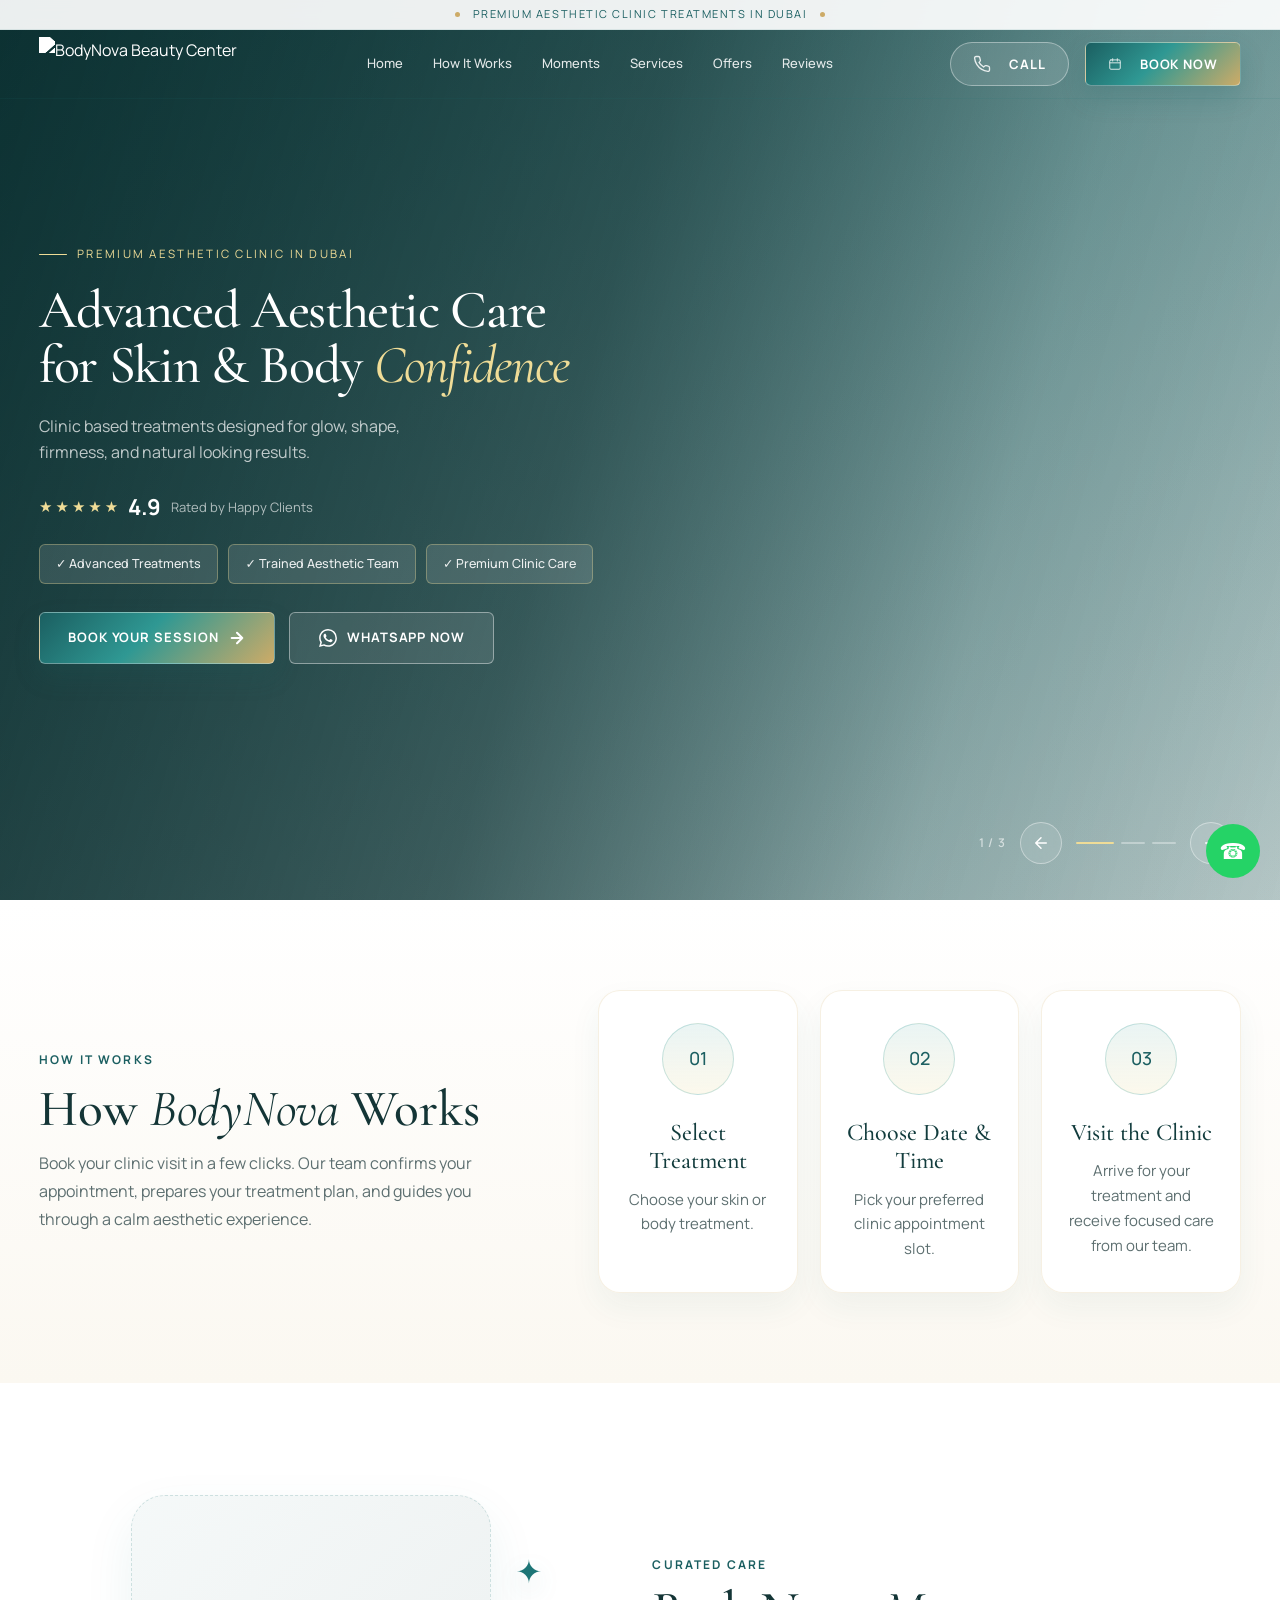
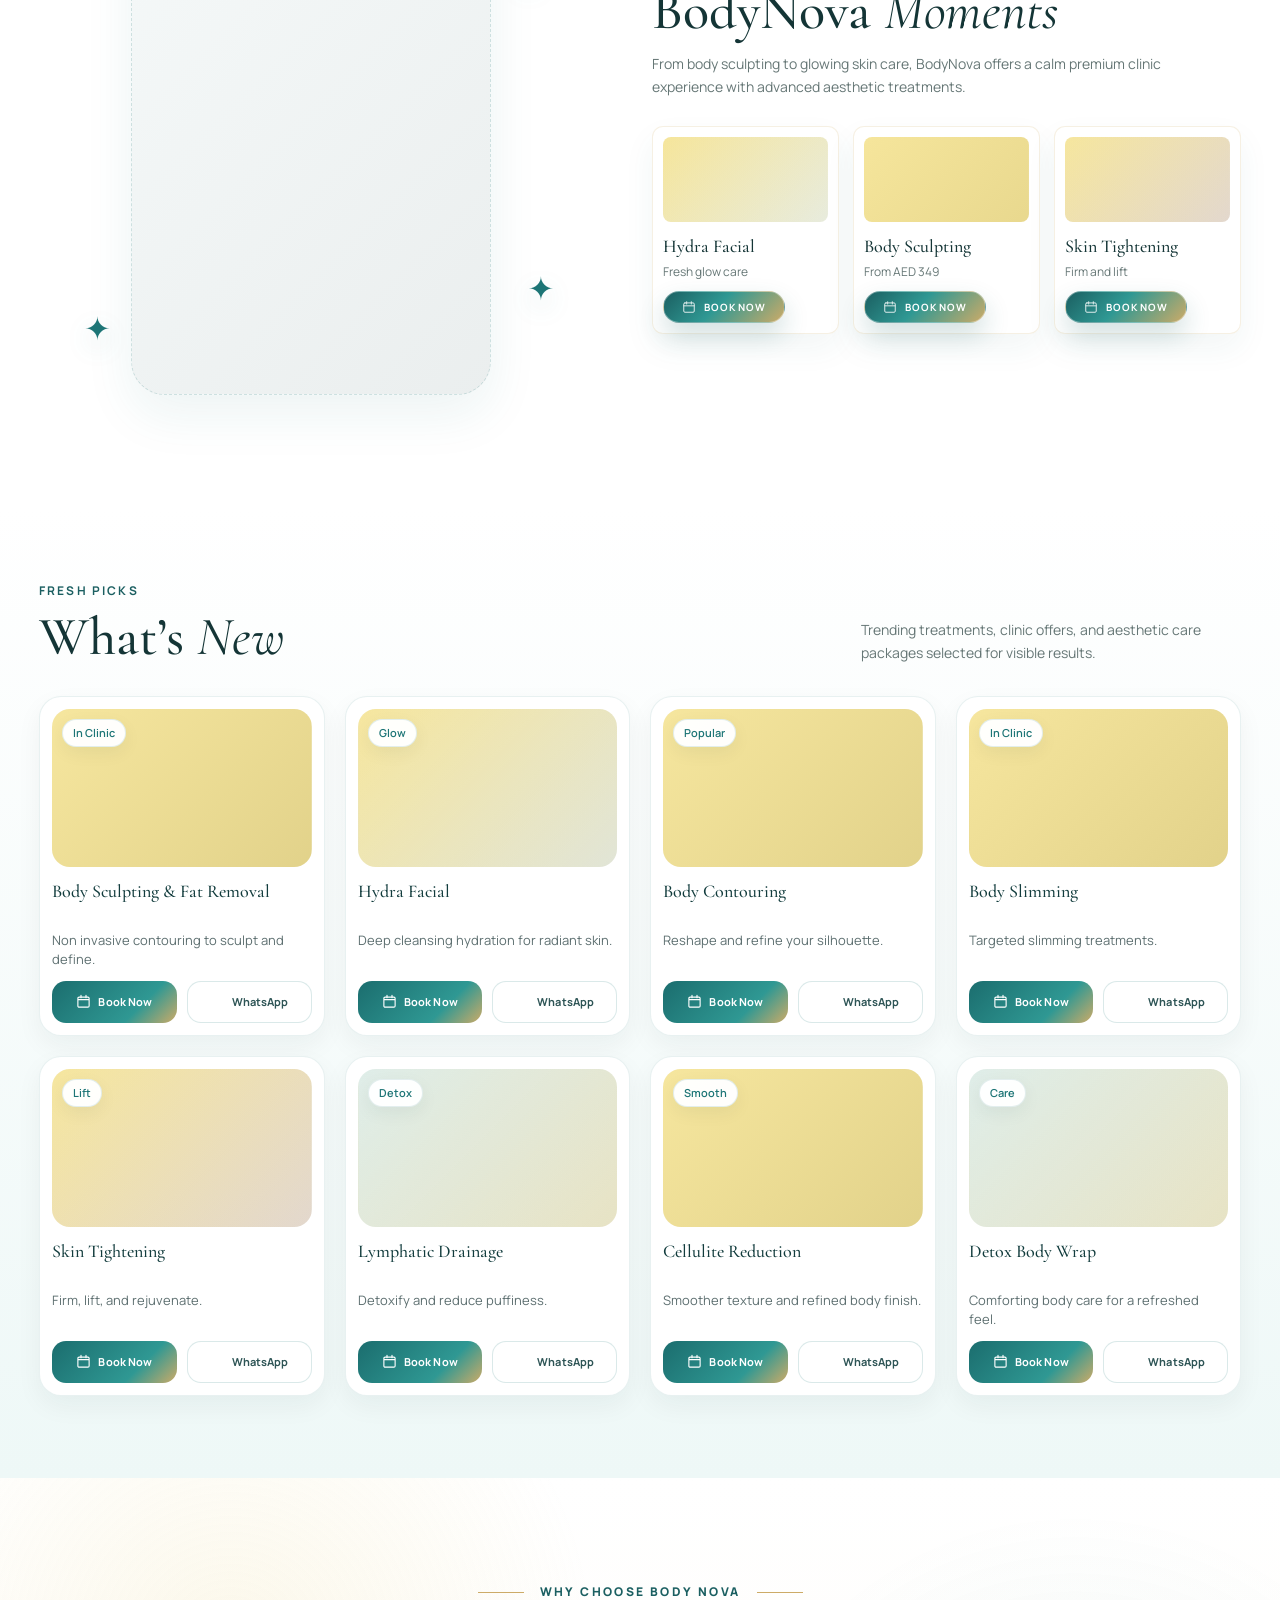
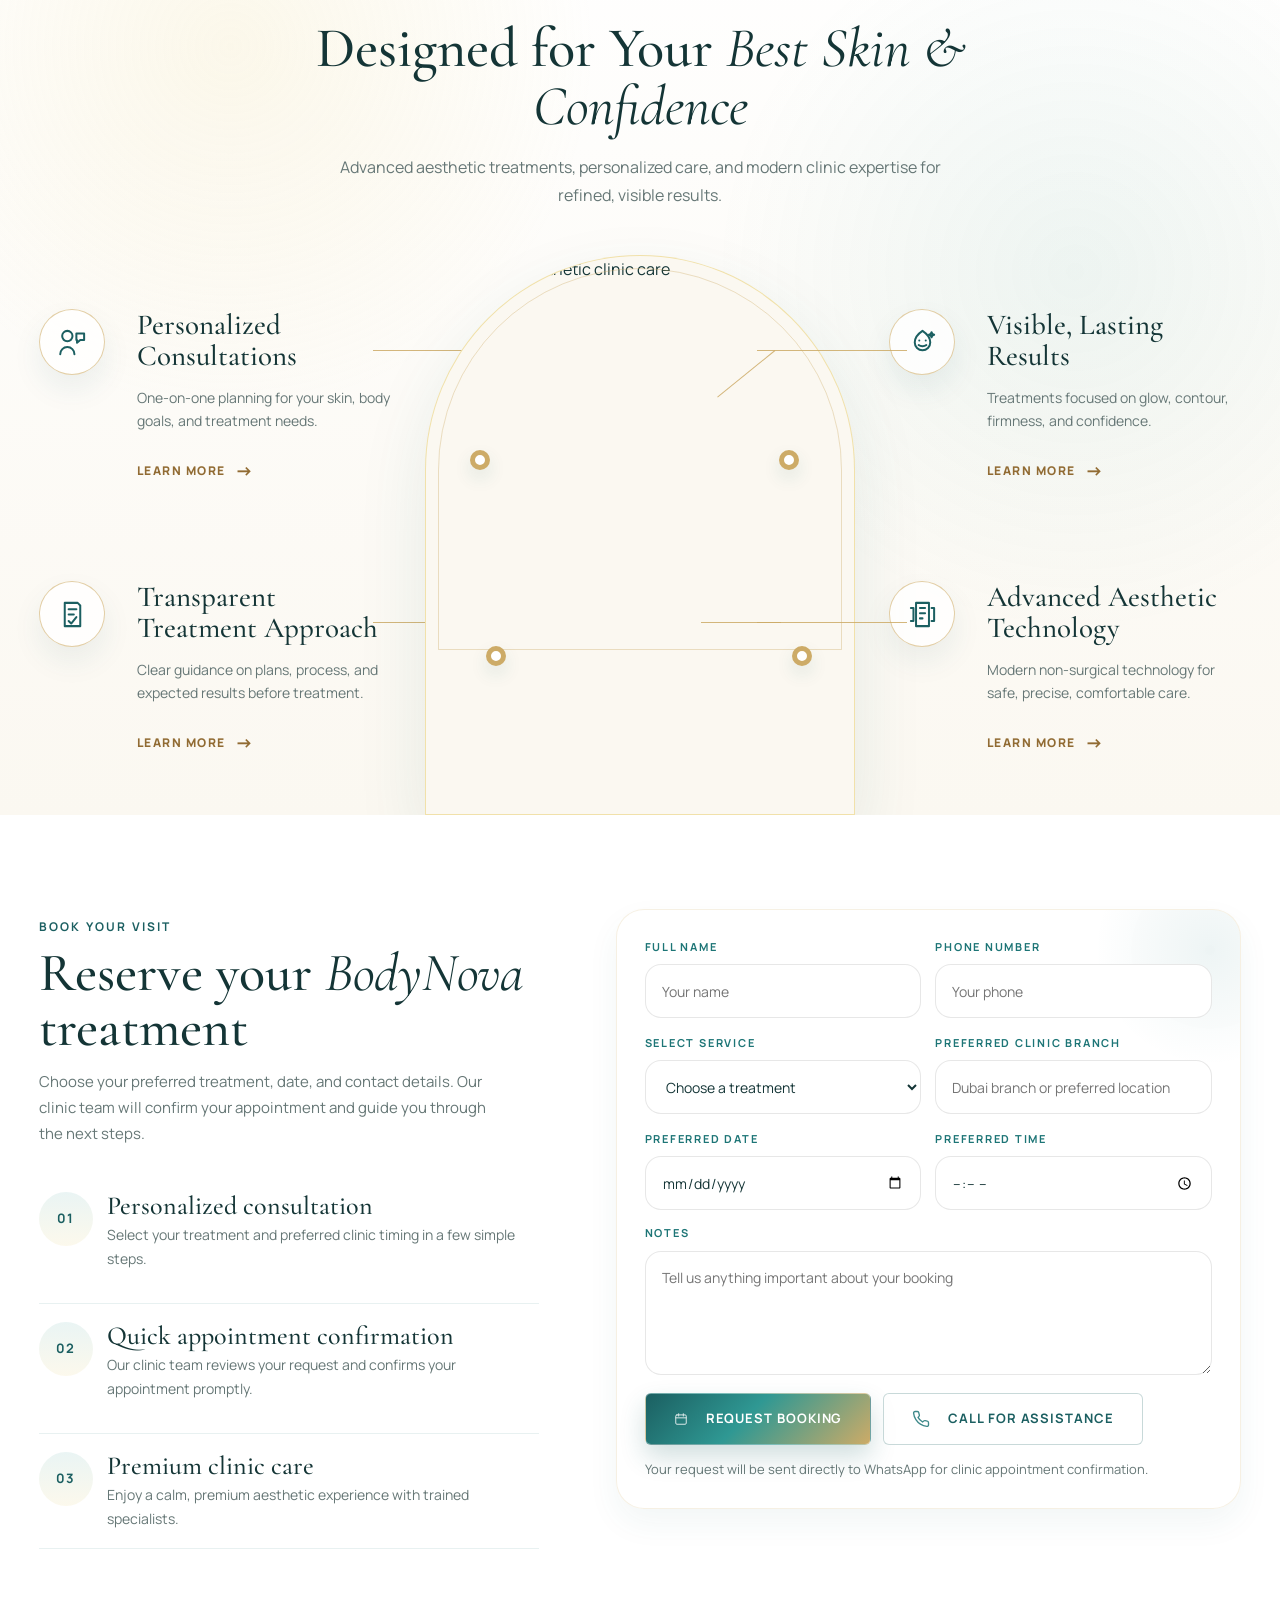
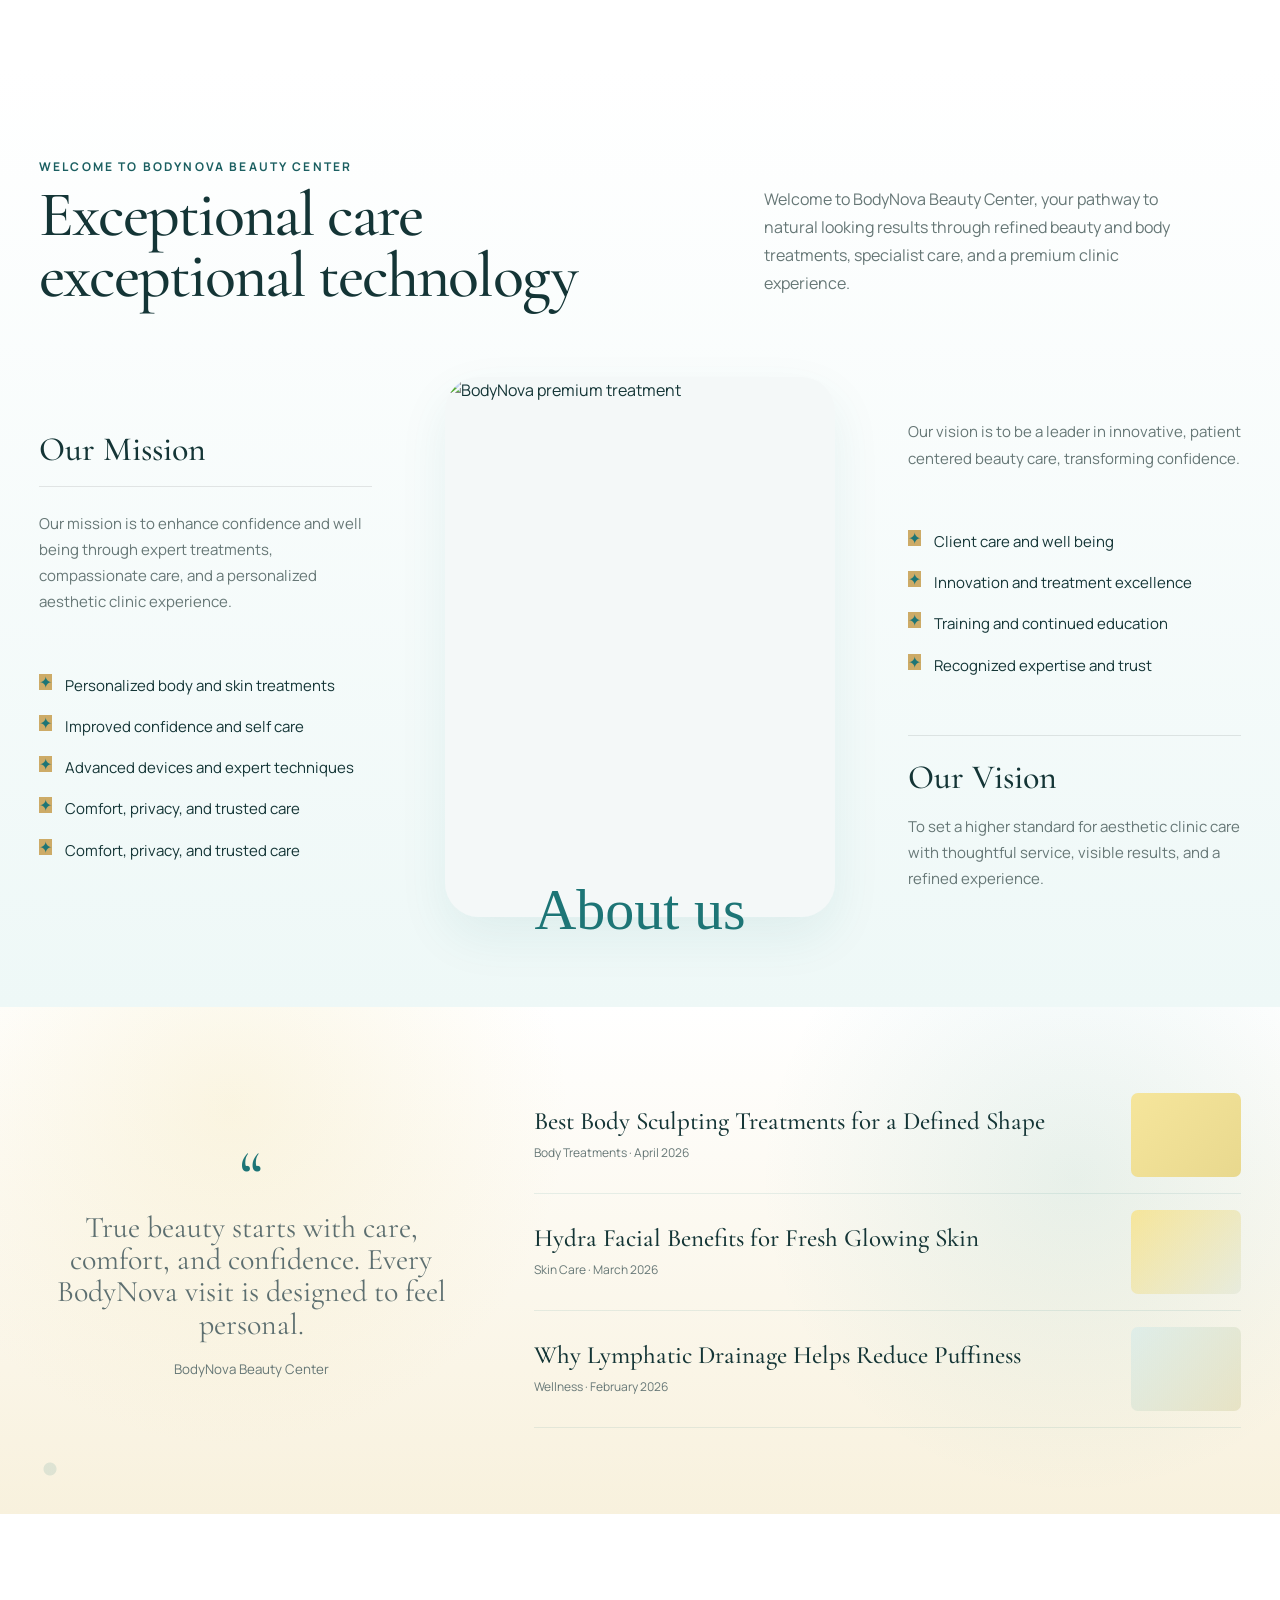
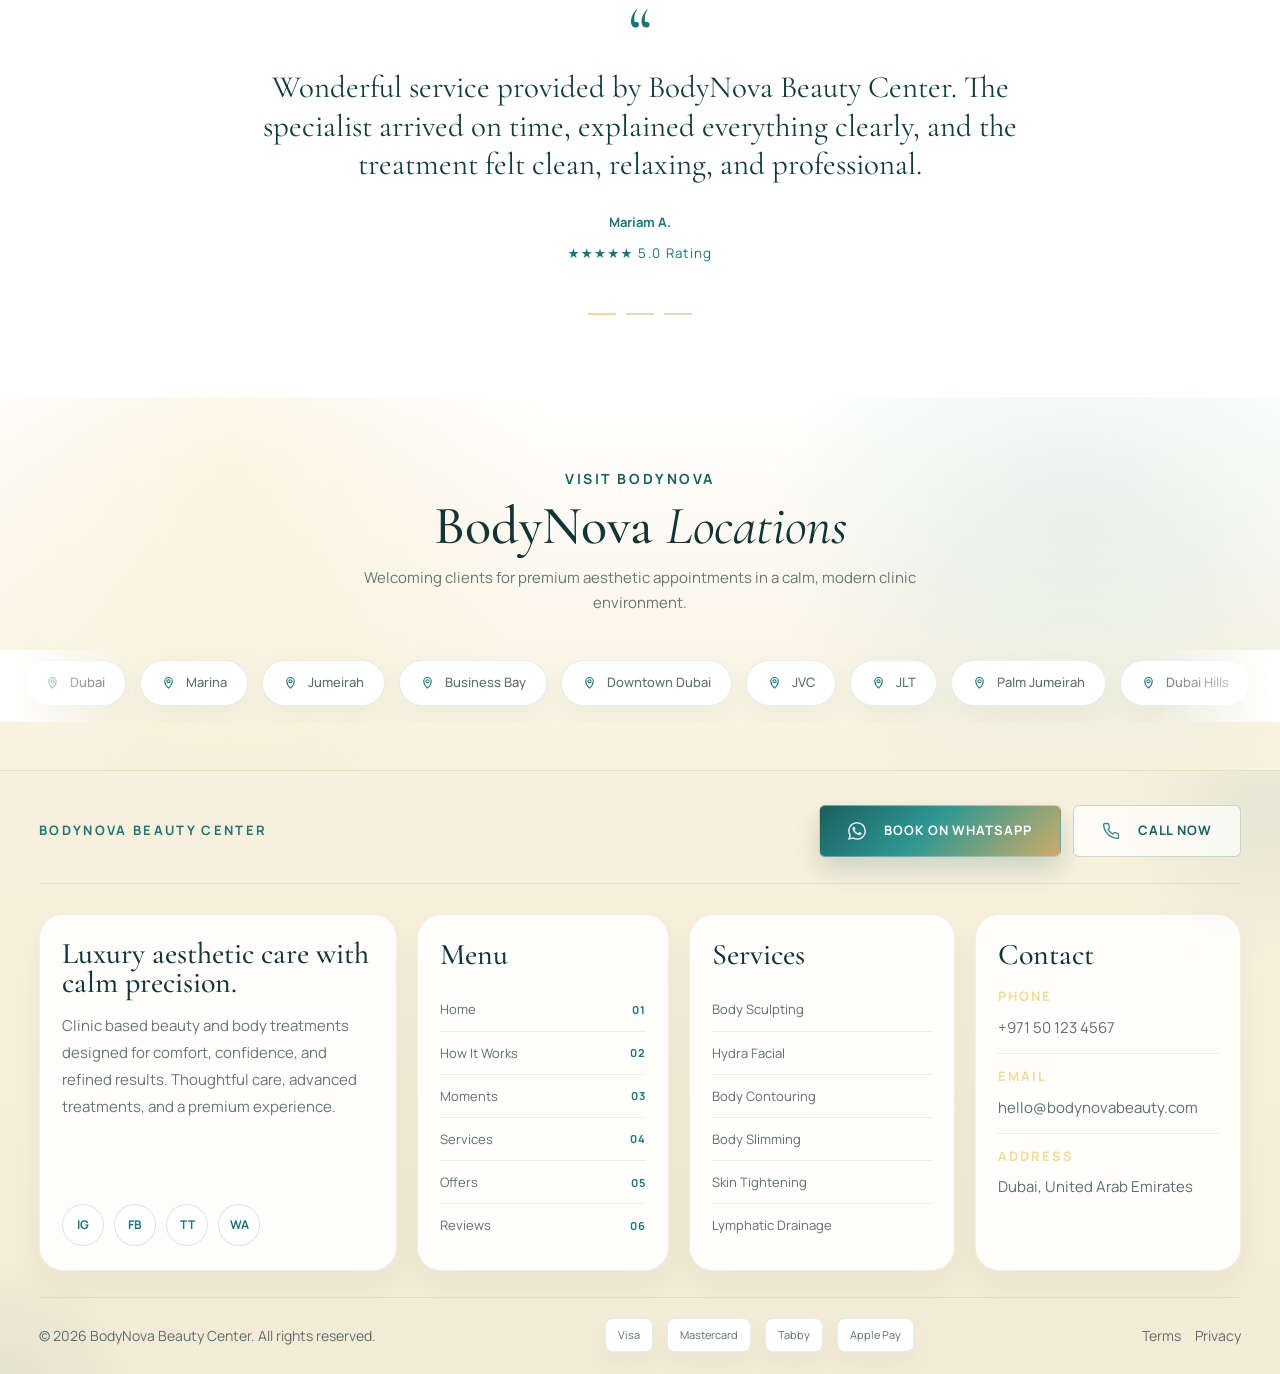
==== index.html @ eedf1b65 "Add files via upload" ====
<!DOCTYPE html>
<html lang="en">
<head>
  <meta charset="UTF-8">
  <meta name="viewport" content="width=device-width, initial-scale=1.0">
  <meta name="description" content="BodyNova Beauty Center is a premium aesthetic clinic in Dubai offering body sculpting, hydra facial, skin tightening, body slimming, lymphatic drainage, and advanced beauty treatments.">
  <title>BodyNova Beauty Center | Premium Aesthetic Clinic in Dubai</title>
  <link rel="preconnect" href="https://fonts.googleapis.com">
  <link rel="preconnect" href="https://fonts.gstatic.com" crossorigin>
  <link href="https://fonts.googleapis.com/css2?family=Cormorant+Garamond:ital,wght@0,400;0,500;0,600;1,400;1,500&family=Manrope:wght@300;400;500;600;700&display=swap" rel="stylesheet">
  <link rel="stylesheet" href="styles.css">
  <script src="config.js"></script>
</head>
<body>
  <div id="header-placeholder"></div>

  <main>
    <section class="hero" id="home">

      <!-- Slider backgrounds -->
      <div class="hero-slides" aria-hidden="true">
        <div class="hero-slide hero-slide-1 is-active"></div>
        <div class="hero-slide hero-slide-2"></div>
        <div class="hero-slide hero-slide-3"></div>
      </div>

      <!-- Dark gradient overlay -->
      <div class="hero-overlay"></div>

      <!-- Left-aligned content — matches Ellemed style -->
      <div class="shell hero-inner">
        <div class="hero-copy">
          <p class="hero-kicker">Premium aesthetic clinic in Dubai</p>
          <h1>Advanced Aesthetic Care<br>for Skin &amp; Body <i>Confidence</i></h1>
          <p class="hero-sub">Clinic based treatments designed for glow, shape,<br>firmness, and natural looking results.</p>

          <!-- Rating row — Ellemed style -->
          <div class="hero-rating-row">
            <div class="hero-stars">
              <span>★</span><span>★</span><span>★</span><span>★</span><span>★</span>
            </div>
            <span class="hero-score">4.9</span>
            <span class="hero-raters">Rated by Happy Clients</span>
          </div>

          <!-- Proof badges -->
          <div class="hero-proof">
            <span>✓ Advanced Treatments</span>
            <span>✓ Trained Aesthetic Team</span>
            <span>✓ Premium Clinic Care</span>
          </div>

          <!-- CTAs -->
          <div class="hero-actions">
            <a href="#" class="hero-btn-primary js-book">
              Book Your Session
              <svg width="14" height="14" viewBox="0 0 24 24" fill="none" stroke="currentColor" stroke-width="2.8" stroke-linecap="round" stroke-linejoin="round"><path d="M5 12h14M12 5l7 7-7 7"/></svg>
            </a>
            <a href="#" class="hero-btn-ghost js-whatsapp">
              <svg width="16" height="16" viewBox="0 0 24 24" fill="currentColor"><path d="M17.472 14.382c-.297-.149-1.758-.867-2.03-.967-.273-.099-.471-.148-.67.15-.197.297-.767.966-.94 1.164-.173.199-.347.223-.644.075-.297-.15-1.255-.463-2.39-1.475-.883-.788-1.48-1.761-1.653-2.059-.173-.297-.018-.458.13-.606.134-.133.298-.347.446-.52.149-.174.198-.298.298-.497.099-.198.05-.371-.025-.52-.075-.149-.669-1.612-.916-2.207-.242-.579-.487-.5-.669-.51-.173-.008-.371-.01-.57-.01-.198 0-.52.074-.792.372-.272.297-1.04 1.016-1.04 2.479 0 1.462 1.065 2.875 1.213 3.074.149.198 2.096 3.2 5.077 4.487.709.306 1.262.489 1.694.625.712.227 1.36.195 1.871.118.571-.085 1.758-.719 2.006-1.413.248-.694.248-1.289.173-1.413-.074-.124-.272-.198-.57-.347m-5.421 7.403h-.004a9.87 9.87 0 01-5.031-1.378l-.361-.214-3.741.982.998-3.648-.235-.374a9.86 9.86 0 01-1.51-5.26c.001-5.45 4.436-9.884 9.888-9.884 2.64 0 5.122 1.03 6.988 2.898a9.825 9.825 0 012.893 6.994c-.003 5.45-4.437 9.884-9.885 9.884m8.413-18.297A11.815 11.815 0 0012.05 0C5.495 0 .16 5.335.157 11.892c0 2.096.547 4.142 1.588 5.945L.057 24l6.305-1.654a11.882 11.882 0 005.683 1.448h.005c6.554 0 11.89-5.335 11.893-11.893a11.821 11.821 0 00-3.48-8.413z"/></svg>
              WhatsApp Now
            </a>
          </div>
        </div>
      </div>

      <!-- Slider nav dots + arrows -->
      <div class="hero-slider-nav">
        <button class="hero-prev" aria-label="Previous slide">
          <svg width="18" height="18" viewBox="0 0 24 24" fill="none" stroke="currentColor" stroke-width="2" stroke-linecap="round" stroke-linejoin="round"><path d="M19 12H5M12 19l-7-7 7-7"/></svg>
        </button>
        <div class="hero-dots">
          <button class="hero-dot is-active" aria-label="Slide 1"></button>
          <button class="hero-dot" aria-label="Slide 2"></button>
          <button class="hero-dot" aria-label="Slide 3"></button>
        </div>
        <button class="hero-next" aria-label="Next slide">
          <svg width="18" height="18" viewBox="0 0 24 24" fill="none" stroke="currentColor" stroke-width="2" stroke-linecap="round" stroke-linejoin="round"><path d="M5 12h14M12 5l7 7-7 7"/></svg>
        </button>
      </div>

    </section>

    <section class="section how-section" id="how">
      <div class="shell how-grid">
        <div class="section-copy reveal">
          <p class="eyebrow">How it works</p>
          <h2>How <i>BodyNova</i> Works</h2>
          <p>Book your clinic visit in a few clicks. Our team confirms your appointment, prepares your treatment plan, and guides you through a calm aesthetic experience.</p>
        </div>
        <div class="steps reveal">
          <article>
            <span class="line-icon">01</span>
            <h3>Select Treatment</h3>
            <p>Choose your skin or body treatment.</p>
          </article>
          <article>
            <span class="line-icon">02</span>
            <h3>Choose Date & Time</h3>
            <p>Pick your preferred clinic appointment slot.</p>
          </article>
          <article>
            <span class="line-icon">03</span>
            <h3>Visit the Clinic</h3>
            <p>Arrive for your treatment and receive focused care from our team.</p>
          </article>
        </div>
      </div>
    </section>

    <section class="section moments-section" id="moments">
      <div class="shell moments-grid">
        <div class="portrait-cluster reveal">
          <div class="oval-frame image-soft image-faces"></div>
          <span class="petal petal-a">✦</span>
          <span class="petal petal-b">✦</span>
          <span class="petal petal-c">✦</span>
        </div>
        <div class="moments-copy reveal">
          <p class="eyebrow">Curated care</p>
          <h2>BodyNova <i>Moments</i></h2>
          <p>From body sculpting to glowing skin care, BodyNova offers a calm premium clinic experience with advanced aesthetic treatments.</p>
          <div class="mini-offers">
            <article>
              <div class="mini-img image-facial"></div>
              <h4>Hydra Facial</h4>
              <p>Fresh glow care</p>
              <a href="#" class="mini-btn js-book">Book Now</a>
            </article>
            <article>
              <div class="mini-img image-sculpt"></div>
              <h4>Body Sculpting</h4>
              <p>From AED 349</p>
              <a href="#" class="mini-btn js-book">Book Now</a>
            </article>
            <article>
              <div class="mini-img image-tight"></div>
              <h4>Skin Tightening</h4>
              <p>Firm and lift</p>
              <a href="#" class="mini-btn js-book">Book Now</a>
            </article>
          </div>
        </div>
      </div>
    </section>

    <section class="section whats-section" id="offers">
      <div class="shell">
        <div class="title-row reveal">
          <div>
            <p class="eyebrow">Fresh picks</p>
            <h2>What’s <i>New</i></h2>
          </div>
          <p>Trending treatments, clinic offers, and aesthetic care packages selected for visible results.</p>
        </div>
        <div class="product-row reveal">
          <article>
  <div class="product-img image-sculpt-fat">
    <span class="product-tag">In Clinic</span>
  </div>
  <h3>Body Sculpting & Fat Removal</h3>
  <p>Non invasive contouring to sculpt and define.</p>
  <div class="product-actions">
    <a href="#" class="product-btn js-book" aria-label="Book now">
      <svg viewBox="0 0 24 24" aria-hidden="true"><path d="M8 2v4M16 2v4M3 9h18M5 5h14a2 2 0 0 1 2 2v12a2 2 0 0 1-2 2H5a2 2 0 0 1-2-2V7a2 2 0 0 1 2-2z" fill="none" stroke="currentColor" stroke-width="1.8" stroke-linecap="round" stroke-linejoin="round"/></svg>
      Book Now
    </a>
    <a href="#" class="whatsapp-btn js-whatsapp" aria-label="WhatsApp">
      <svg viewBox="0 0 24 24" aria-hidden="true"><path d="M20.52 3.48A11.82 11.82 0 0 0 12.06 0C5.54 0 .22 5.3.22 11.83c0 2.08.54 4.11 1.57 5.9L0 24l6.45-1.69a11.8 11.8 0 0 0 5.61 1.43h.01c6.52 0 11.84-5.3 11.84-11.83 0-3.16-1.23-6.13-3.39-8.43ZM12.07 21.7h-.01a9.77 9.77 0 0 1-4.97-1.35l-.36-.21-3.83 1 1.02-3.73-.23-.38a9.77 9.77 0 0 1-1.49-5.2C2.2 6.45 6.65 2 12.07 2c2.61 0 5.06 1.02 6.9 2.86a9.7 9.7 0 0 1 2.84 6.91c0 5.42-4.42 9.93-9.74 9.93Zm5.36-7.43c-.29-.15-1.72-.85-1.98-.95-.27-.1-.46-.14-.66.15-.19.29-.75.95-.92 1.14-.17.2-.34.22-.63.08-.29-.15-1.22-.45-2.33-1.43-.86-.77-1.45-1.72-1.62-2.01-.17-.29-.02-.45.13-.6.13-.13.29-.34.43-.51.15-.17.19-.29.29-.48.1-.2.05-.37-.02-.52-.08-.15-.66-1.6-.9-2.19-.24-.57-.48-.5-.66-.5h-.56c-.2 0-.51.07-.78.36-.27.3-1.02 1-1.02 2.43 0 1.44 1.05 2.82 1.2 3.02.15.2 2.07 3.16 5.01 4.42.7.3 1.24.48 1.66.62.7.22 1.34.19 1.84.12.56-.09 1.72-.71 1.96-1.4.24-.68.24-1.26.17-1.39-.08-.12-.27-.19-.56-.34Z" fill="currentColor"/></svg>
      WhatsApp
    </a>
  </div>
</article>

<article>
  <div class="product-img image-hydra">
    <span class="product-tag">Glow</span>
  </div>
  <h3>Hydra Facial</h3>
  <p>Deep cleansing hydration for radiant skin.</p>
  <div class="product-actions">
    <a href="#" class="product-btn js-book" aria-label="Book now">
      <svg viewBox="0 0 24 24" aria-hidden="true"><path d="M8 2v4M16 2v4M3 9h18M5 5h14a2 2 0 0 1 2 2v12a2 2 0 0 1-2 2H5a2 2 0 0 1-2-2V7a2 2 0 0 1 2-2z" fill="none" stroke="currentColor" stroke-width="1.8" stroke-linecap="round" stroke-linejoin="round"/></svg>
      Book Now
    </a>
    <a href="#" class="whatsapp-btn js-whatsapp" aria-label="WhatsApp">
      <svg viewBox="0 0 24 24" aria-hidden="true"><path d="M20.52 3.48A11.82 11.82 0 0 0 12.06 0C5.54 0 .22 5.3.22 11.83c0 2.08.54 4.11 1.57 5.9L0 24l6.45-1.69a11.8 11.8 0 0 0 5.61 1.43h.01c6.52 0 11.84-5.3 11.84-11.83 0-3.16-1.23-6.13-3.39-8.43ZM12.07 21.7h-.01a9.77 9.77 0 0 1-4.97-1.35l-.36-.21-3.83 1 1.02-3.73-.23-.38a9.77 9.77 0 0 1-1.49-5.2C2.2 6.45 6.65 2 12.07 2c2.61 0 5.06 1.02 6.9 2.86a9.7 9.7 0 0 1 2.84 6.91c0 5.42-4.42 9.93-9.74 9.93Zm5.36-7.43c-.29-.15-1.72-.85-1.98-.95-.27-.1-.46-.14-.66.15-.19.29-.75.95-.92 1.14-.17.2-.34.22-.63.08-.29-.15-1.22-.45-2.33-1.43-.86-.77-1.45-1.72-1.62-2.01-.17-.29-.02-.45.13-.6.13-.13.29-.34.43-.51.15-.17.19-.29.29-.48.1-.2.05-.37-.02-.52-.08-.15-.66-1.6-.9-2.19-.24-.57-.48-.5-.66-.5h-.56c-.2 0-.51.07-.78.36-.27.3-1.02 1-1.02 2.43 0 1.44 1.05 2.82 1.2 3.02.15.2 2.07 3.16 5.01 4.42.7.3 1.24.48 1.66.62.7.22 1.34.19 1.84.12.56-.09 1.72-.71 1.96-1.4.24-.68.24-1.26.17-1.39-.08-.12-.27-.19-.56-.34Z" fill="currentColor"/></svg>
      WhatsApp
    </a>
  </div>
</article>

<article>
  <div class="product-img image-contour">
    <span class="product-tag">Popular</span>
  </div>
  <h3>Body Contouring</h3>
  <p>Reshape and refine your silhouette.</p>
  <div class="product-actions">
    <a href="#" class="product-btn js-book" aria-label="Book now">
      <svg viewBox="0 0 24 24" aria-hidden="true"><path d="M8 2v4M16 2v4M3 9h18M5 5h14a2 2 0 0 1 2 2v12a2 2 0 0 1-2 2H5a2 2 0 0 1-2-2V7a2 2 0 0 1 2-2z" fill="none" stroke="currentColor" stroke-width="1.8" stroke-linecap="round" stroke-linejoin="round"/></svg>
      Book Now
    </a>
    <a href="#" class="whatsapp-btn js-whatsapp" aria-label="WhatsApp">
      <svg viewBox="0 0 24 24" aria-hidden="true"><path d="M20.52 3.48A11.82 11.82 0 0 0 12.06 0C5.54 0 .22 5.3.22 11.83c0 2.08.54 4.11 1.57 5.9L0 24l6.45-1.69a11.8 11.8 0 0 0 5.61 1.43h.01c6.52 0 11.84-5.3 11.84-11.83 0-3.16-1.23-6.13-3.39-8.43ZM12.07 21.7h-.01a9.77 9.77 0 0 1-4.97-1.35l-.36-.21-3.83 1 1.02-3.73-.23-.38a9.77 9.77 0 0 1-1.49-5.2C2.2 6.45 6.65 2 12.07 2c2.61 0 5.06 1.02 6.9 2.86a9.7 9.7 0 0 1 2.84 6.91c0 5.42-4.42 9.93-9.74 9.93Zm5.36-7.43c-.29-.15-1.72-.85-1.98-.95-.27-.1-.46-.14-.66.15-.19.29-.75.95-.92 1.14-.17.2-.34.22-.63.08-.29-.15-1.22-.45-2.33-1.43-.86-.77-1.45-1.72-1.62-2.01-.17-.29-.02-.45.13-.6.13-.13.29-.34.43-.51.15-.17.19-.29.29-.48.1-.2.05-.37-.02-.52-.08-.15-.66-1.6-.9-2.19-.24-.57-.48-.5-.66-.5h-.56c-.2 0-.51.07-.78.36-.27.3-1.02 1-1.02 2.43 0 1.44 1.05 2.82 1.2 3.02.15.2 2.07 3.16 5.01 4.42.7.3 1.24.48 1.66.62.7.22 1.34.19 1.84.12.56-.09 1.72-.71 1.96-1.4.24-.68.24-1.26.17-1.39-.08-.12-.27-.19-.56-.34Z" fill="currentColor"/></svg>
      WhatsApp
    </a>
  </div>
</article>

<article>
  <div class="product-img image-slim">
    <span class="product-tag">In Clinic</span>
  </div>
  <h3>Body Slimming</h3>
  <p>Targeted slimming treatments.</p>
  <div class="product-actions">
    <a href="#" class="product-btn js-book" aria-label="Book now">
      <svg viewBox="0 0 24 24" aria-hidden="true"><path d="M8 2v4M16 2v4M3 9h18M5 5h14a2 2 0 0 1 2 2v12a2 2 0 0 1-2 2H5a2 2 0 0 1-2-2V7a2 2 0 0 1 2-2z" fill="none" stroke="currentColor" stroke-width="1.8" stroke-linecap="round" stroke-linejoin="round"/></svg>
      Book Now
    </a>
    <a href="#" class="whatsapp-btn js-whatsapp" aria-label="WhatsApp">
      <svg viewBox="0 0 24 24" aria-hidden="true"><path d="M20.52 3.48A11.82 11.82 0 0 0 12.06 0C5.54 0 .22 5.3.22 11.83c0 2.08.54 4.11 1.57 5.9L0 24l6.45-1.69a11.8 11.8 0 0 0 5.61 1.43h.01c6.52 0 11.84-5.3 11.84-11.83 0-3.16-1.23-6.13-3.39-8.43ZM12.07 21.7h-.01a9.77 9.77 0 0 1-4.97-1.35l-.36-.21-3.83 1 1.02-3.73-.23-.38a9.77 9.77 0 0 1-1.49-5.2C2.2 6.45 6.65 2 12.07 2c2.61 0 5.06 1.02 6.9 2.86a9.7 9.7 0 0 1 2.84 6.91c0 5.42-4.42 9.93-9.74 9.93Zm5.36-7.43c-.29-.15-1.72-.85-1.98-.95-.27-.1-.46-.14-.66.15-.19.29-.75.95-.92 1.14-.17.2-.34.22-.63.08-.29-.15-1.22-.45-2.33-1.43-.86-.77-1.45-1.72-1.62-2.01-.17-.29-.02-.45.13-.6.13-.13.29-.34.43-.51.15-.17.19-.29.29-.48.1-.2.05-.37-.02-.52-.08-.15-.66-1.6-.9-2.19-.24-.57-.48-.5-.66-.5h-.56c-.2 0-.51.07-.78.36-.27.3-1.02 1-1.02 2.43 0 1.44 1.05 2.82 1.2 3.02.15.2 2.07 3.16 5.01 4.42.7.3 1.24.48 1.66.62.7.22 1.34.19 1.84.12.56-.09 1.72-.71 1.96-1.4.24-.68.24-1.26.17-1.39-.08-.12-.27-.19-.56-.34Z" fill="currentColor"/></svg>
      WhatsApp
    </a>
  </div>
</article>

<article>
  <div class="product-img image-tight">
    <span class="product-tag">Lift</span>
  </div>
  <h3>Skin Tightening</h3>
  <p>Firm, lift, and rejuvenate.</p>
  <div class="product-actions">
    <a href="#" class="product-btn js-book" aria-label="Book now">
      <svg viewBox="0 0 24 24" aria-hidden="true"><path d="M8 2v4M16 2v4M3 9h18M5 5h14a2 2 0 0 1 2 2v12a2 2 0 0 1-2 2H5a2 2 0 0 1-2-2V7a2 2 0 0 1 2-2z" fill="none" stroke="currentColor" stroke-width="1.8" stroke-linecap="round" stroke-linejoin="round"/></svg>
      Book Now
    </a>
    <a href="#" class="whatsapp-btn js-whatsapp" aria-label="WhatsApp">
      <svg viewBox="0 0 24 24" aria-hidden="true"><path d="M20.52 3.48A11.82 11.82 0 0 0 12.06 0C5.54 0 .22 5.3.22 11.83c0 2.08.54 4.11 1.57 5.9L0 24l6.45-1.69a11.8 11.8 0 0 0 5.61 1.43h.01c6.52 0 11.84-5.3 11.84-11.83 0-3.16-1.23-6.13-3.39-8.43ZM12.07 21.7h-.01a9.77 9.77 0 0 1-4.97-1.35l-.36-.21-3.83 1 1.02-3.73-.23-.38a9.77 9.77 0 0 1-1.49-5.2C2.2 6.45 6.65 2 12.07 2c2.61 0 5.06 1.02 6.9 2.86a9.7 9.7 0 0 1 2.84 6.91c0 5.42-4.42 9.93-9.74 9.93Zm5.36-7.43c-.29-.15-1.72-.85-1.98-.95-.27-.1-.46-.14-.66.15-.19.29-.75.95-.92 1.14-.17.2-.34.22-.63.08-.29-.15-1.22-.45-2.33-1.43-.86-.77-1.45-1.72-1.62-2.01-.17-.29-.02-.45.13-.6.13-.13.29-.34.43-.51.15-.17.19-.29.29-.48.1-.2.05-.37-.02-.52-.08-.15-.66-1.6-.9-2.19-.24-.57-.48-.5-.66-.5h-.56c-.2 0-.51.07-.78.36-.27.3-1.02 1-1.02 2.43 0 1.44 1.05 2.82 1.2 3.02.15.2 2.07 3.16 5.01 4.42.7.3 1.24.48 1.66.62.7.22 1.34.19 1.84.12.56-.09 1.72-.71 1.96-1.4.24-.68.24-1.26.17-1.39-.08-.12-.27-.19-.56-.34Z" fill="currentColor"/></svg>
      WhatsApp
    </a>
  </div>
</article>

<article>
  <div class="product-img image-drainage">
    <span class="product-tag">Detox</span>
  </div>
  <h3>Lymphatic Drainage</h3>
  <p>Detoxify and reduce puffiness.</p>
  <div class="product-actions">
    <a href="#" class="product-btn js-book" aria-label="Book now">
      <svg viewBox="0 0 24 24" aria-hidden="true"><path d="M8 2v4M16 2v4M3 9h18M5 5h14a2 2 0 0 1 2 2v12a2 2 0 0 1-2 2H5a2 2 0 0 1-2-2V7a2 2 0 0 1 2-2z" fill="none" stroke="currentColor" stroke-width="1.8" stroke-linecap="round" stroke-linejoin="round"/></svg>
      Book Now
    </a>
    <a href="#" class="whatsapp-btn js-whatsapp" aria-label="WhatsApp">
      <svg viewBox="0 0 24 24" aria-hidden="true"><path d="M20.52 3.48A11.82 11.82 0 0 0 12.06 0C5.54 0 .22 5.3.22 11.83c0 2.08.54 4.11 1.57 5.9L0 24l6.45-1.69a11.8 11.8 0 0 0 5.61 1.43h.01c6.52 0 11.84-5.3 11.84-11.83 0-3.16-1.23-6.13-3.39-8.43ZM12.07 21.7h-.01a9.77 9.77 0 0 1-4.97-1.35l-.36-.21-3.83 1 1.02-3.73-.23-.38a9.77 9.77 0 0 1-1.49-5.2C2.2 6.45 6.65 2 12.07 2c2.61 0 5.06 1.02 6.9 2.86a9.7 9.7 0 0 1 2.84 6.91c0 5.42-4.42 9.93-9.74 9.93Zm5.36-7.43c-.29-.15-1.72-.85-1.98-.95-.27-.1-.46-.14-.66.15-.19.29-.75.95-.92 1.14-.17.2-.34.22-.63.08-.29-.15-1.22-.45-2.33-1.43-.86-.77-1.45-1.72-1.62-2.01-.17-.29-.02-.45.13-.6.13-.13.29-.34.43-.51.15-.17.19-.29.29-.48.1-.2.05-.37-.02-.52-.08-.15-.66-1.6-.9-2.19-.24-.57-.48-.5-.66-.5h-.56c-.2 0-.51.07-.78.36-.27.3-1.02 1-1.02 2.43 0 1.44 1.05 2.82 1.2 3.02.15.2 2.07 3.16 5.01 4.42.7.3 1.24.48 1.66.62.7.22 1.34.19 1.84.12.56-.09 1.72-.71 1.96-1.4.24-.68.24-1.26.17-1.39-.08-.12-.27-.19-.56-.34Z" fill="currentColor"/></svg>
      WhatsApp
    </a>
  </div>
</article>

<article>
  <div class="product-img image-cellulite">
    <span class="product-tag">Smooth</span>
  </div>
  <h3>Cellulite Reduction</h3>
  <p>Smoother texture and refined body finish.</p>
  <div class="product-actions">
    <a href="#" class="product-btn js-book" aria-label="Book now">
      <svg viewBox="0 0 24 24" aria-hidden="true"><path d="M8 2v4M16 2v4M3 9h18M5 5h14a2 2 0 0 1 2 2v12a2 2 0 0 1-2 2H5a2 2 0 0 1-2-2V7a2 2 0 0 1 2-2z" fill="none" stroke="currentColor" stroke-width="1.8" stroke-linecap="round" stroke-linejoin="round"/></svg>
      Book Now
    </a>
    <a href="#" class="whatsapp-btn js-whatsapp" aria-label="WhatsApp">
      <svg viewBox="0 0 24 24" aria-hidden="true"><path d="M20.52 3.48A11.82 11.82 0 0 0 12.06 0C5.54 0 .22 5.3.22 11.83c0 2.08.54 4.11 1.57 5.9L0 24l6.45-1.69a11.8 11.8 0 0 0 5.61 1.43h.01c6.52 0 11.84-5.3 11.84-11.83 0-3.16-1.23-6.13-3.39-8.43ZM12.07 21.7h-.01a9.77 9.77 0 0 1-4.97-1.35l-.36-.21-3.83 1 1.02-3.73-.23-.38a9.77 9.77 0 0 1-1.49-5.2C2.2 6.45 6.65 2 12.07 2c2.61 0 5.06 1.02 6.9 2.86a9.7 9.7 0 0 1 2.84 6.91c0 5.42-4.42 9.93-9.74 9.93Zm5.36-7.43c-.29-.15-1.72-.85-1.98-.95-.27-.1-.46-.14-.66.15-.19.29-.75.95-.92 1.14-.17.2-.34.22-.63.08-.29-.15-1.22-.45-2.33-1.43-.86-.77-1.45-1.72-1.62-2.01-.17-.29-.02-.45.13-.6.13-.13.29-.34.43-.51.15-.17.19-.29.29-.48.1-.2.05-.37-.02-.52-.08-.15-.66-1.6-.9-2.19-.24-.57-.48-.5-.66-.5h-.56c-.2 0-.51.07-.78.36-.27.3-1.02 1-1.02 2.43 0 1.44 1.05 2.82 1.2 3.02.15.2 2.07 3.16 5.01 4.42.7.3 1.24.48 1.66.62.7.22 1.34.19 1.84.12.56-.09 1.72-.71 1.96-1.4.24-.68.24-1.26.17-1.39-.08-.12-.27-.19-.56-.34Z" fill="currentColor"/></svg>
      WhatsApp
    </a>
  </div>
</article>

<article>
  <div class="product-img image-wrap">
    <span class="product-tag">Care</span>
  </div>
  <h3>Detox Body Wrap</h3>
  <p>Comforting body care for a refreshed feel.</p>
  <div class="product-actions">
    <a href="#" class="product-btn js-book" aria-label="Book now">
      <svg viewBox="0 0 24 24" aria-hidden="true"><path d="M8 2v4M16 2v4M3 9h18M5 5h14a2 2 0 0 1 2 2v12a2 2 0 0 1-2 2H5a2 2 0 0 1-2-2V7a2 2 0 0 1 2-2z" fill="none" stroke="currentColor" stroke-width="1.8" stroke-linecap="round" stroke-linejoin="round"/></svg>
      Book Now
    </a>
    <a href="#" class="whatsapp-btn js-whatsapp" aria-label="WhatsApp">
      <svg viewBox="0 0 24 24" aria-hidden="true"><path d="M20.52 3.48A11.82 11.82 0 0 0 12.06 0C5.54 0 .22 5.3.22 11.83c0 2.08.54 4.11 1.57 5.9L0 24l6.45-1.69a11.8 11.8 0 0 0 5.61 1.43h.01c6.52 0 11.84-5.3 11.84-11.83 0-3.16-1.23-6.13-3.39-8.43ZM12.07 21.7h-.01a9.77 9.77 0 0 1-4.97-1.35l-.36-.21-3.83 1 1.02-3.73-.23-.38a9.77 9.77 0 0 1-1.49-5.2C2.2 6.45 6.65 2 12.07 2c2.61 0 5.06 1.02 6.9 2.86a9.7 9.7 0 0 1 2.84 6.91c0 5.42-4.42 9.93-9.74 9.93Zm5.36-7.43c-.29-.15-1.72-.85-1.98-.95-.27-.1-.46-.14-.66.15-.19.29-.75.95-.92 1.14-.17.2-.34.22-.63.08-.29-.15-1.22-.45-2.33-1.43-.86-.77-1.45-1.72-1.62-2.01-.17-.29-.02-.45.13-.6.13-.13.29-.34.43-.51.15-.17.19-.29.29-.48.1-.2.05-.37-.02-.52-.08-.15-.66-1.6-.9-2.19-.24-.57-.48-.5-.66-.5h-.56c-.2 0-.51.07-.78.36-.27.3-1.02 1-1.02 2.43 0 1.44 1.05 2.82 1.2 3.02.15.2 2.07 3.16 5.01 4.42.7.3 1.24.48 1.66.62.7.22 1.34.19 1.84.12.56-.09 1.72-.71 1.96-1.4.24-.68.24-1.26.17-1.39-.08-.12-.27-.19-.56-.34Z" fill="currentColor"/></svg>
      WhatsApp
    </a>
  </div>
</article>
        </div>
      </div>
    </section>


    <section class="section why-nova-section" id="services">
      <div class="shell why-nova-shell">
        <div class="why-nova-title reveal">
          <p class="why-nova-kicker"><span></span>Why Choose Body Nova<span></span></p>
          <h2>Designed for Your <i>Best Skin &amp; Confidence</i></h2>
          <p>Advanced aesthetic treatments, personalized care, and modern clinic expertise for refined, visible results.</p>
        </div>

        <div class="why-nova-layout reveal">
          <div class="why-nova-side why-nova-left">
            <article class="why-nova-card why-card-left why-card-top">
              <div class="why-icon" aria-hidden="true">
                <svg viewBox="0 0 24 24"><path d="M8 11a4 4 0 1 0 0-8 4 4 0 0 0 0 8Z"/><path d="M2.5 21a5.5 5.5 0 0 1 11 0"/><path d="M15 5h6v5h-3l-2.5 2.2V10H15V5Z"/></svg>
              </div>
              <div>
                <h3>Personalized Consultations</h3>
                <p>One-on-one planning for your skin, body goals, and treatment needs.</p>
                <a href="#book-session">Learn More <span>→</span></a>
              </div>
            </article>

            <article class="why-nova-card why-card-left why-card-bottom">
              <div class="why-icon" aria-hidden="true">
                <svg viewBox="0 0 24 24"><path d="M6 3h10l2 2v16H6V3Z"/><path d="M9 8h6"/><path d="M9 12h4"/><path d="m9 17 2 2 4-5"/></svg>
              </div>
              <div>
                <h3>Transparent Treatment Approach</h3>
                <p>Clear guidance on plans, process, and expected results before treatment.</p>
                <a href="#book-session">Learn More <span>→</span></a>
              </div>
            </article>
          </div>

          <div class="why-nova-center" aria-hidden="true">
            <div class="why-portrait-frame">
              <img src="assets/images/why-body-nova-face.jpg" alt="Body Nova aesthetic clinic care">
              <span class="why-pin why-pin-left-top"></span>
              <span class="why-pin why-pin-left-bottom"></span>
              <span class="why-pin why-pin-right-top"></span>
              <span class="why-pin why-pin-right-bottom"></span>
            </div>
          </div>

          <div class="why-nova-side why-nova-right">
            <article class="why-nova-card why-card-right why-card-top">
              <div class="why-icon" aria-hidden="true">
                <svg viewBox="0 0 24 24"><path d="M12 3c3.8 2.5 6 5.4 6 9a6 6 0 0 1-12 0c0-3.6 2.2-6.5 6-9Z"/><path d="M9 14c1.6 1.3 4.4 1.3 6 0"/><path d="M9.5 10.5h.01"/><path d="M14.5 10.5h.01"/><path d="M19 4l.6 1.4L21 6l-1.4.6L19 8l-.6-1.4L17 6l1.4-.6L19 4Z"/></svg>
              </div>
              <div>
                <h3>Visible, Lasting Results</h3>
                <p>Treatments focused on glow, contour, firmness, and confidence.</p>
                <a href="#book-session">Learn More <span>→</span></a>
              </div>
            </article>

            <article class="why-nova-card why-card-right why-card-bottom">
              <div class="why-icon" aria-hidden="true">
                <svg viewBox="0 0 24 24"><path d="M7 3h10v18H7V3Z"/><path d="M10 7h4"/><path d="M10 11h4"/><path d="M10 15h2"/><path d="M19 7h2v10h-2"/><path d="M3 7h2v10H3"/></svg>
              </div>
              <div>
                <h3>Advanced Aesthetic Technology</h3>
                <p>Modern non-surgical technology for safe, precise, comfortable care.</p>
                <a href="#book-session">Learn More <span>→</span></a>
              </div>
            </article>
          </div>
        </div>
      </div>
    </section>

    <section class="section booking-section" id="book-session">
      <div class="shell booking-wrap reveal">
        <div class="booking-copy">
          <p class="eyebrow">Book your visit</p>
          <h2>Reserve your <i>BodyNova</i> treatment</h2>
          <p>Choose your preferred treatment, date, and contact details. Our clinic team will confirm your appointment and guide you through the next steps.</p>

          <div class="booking-feature-list">
            <article>
              <span>01</span>
              <div>
                <h3>Personalized consultation</h3>
                <p>Select your treatment and preferred clinic timing in a few simple steps.</p>
              </div>
            </article>
            <article>
              <span>02</span>
              <div>
                <h3>Quick appointment confirmation</h3>
                <p>Our clinic team reviews your request and confirms your appointment promptly.</p>
              </div>
            </article>
            <article>
              <span>03</span>
              <div>
                <h3>Premium clinic care</h3>
                <p>Enjoy a calm, premium aesthetic experience with trained specialists.</p>
              </div>
            </article>
          </div>
        </div>

        <div class="booking-panel">
          <form class="booking-form" id="booking-form">
            <div class="booking-grid">
              <label>
                <span>Full name</span>
                <input type="text" name="name" placeholder="Your name" required>
              </label>
              <label>
                <span>Phone number</span>
                <input type="tel" name="phone" placeholder="Your phone" required>
              </label>
              <label>
                <span>Select service</span>
                <select name="service" required>
                  <option value="" selected disabled>Choose a treatment</option>
                  <option>Body Sculpting & Fat Removal</option>
                  <option>Hydra Facial</option>
                  <option>Body Contouring</option>
                  <option>Body Slimming</option>
                  <option>Skin Tightening</option>
                  <option>Lymphatic Drainage</option>
                </select>
              </label>
              <label>
                <span>Preferred clinic branch</span>
                <input type="text" name="location" placeholder="Dubai branch or preferred location" required>
              </label>
              <label>
                <span>Preferred date</span>
                <input type="date" name="date" required>
              </label>
              <label>
                <span>Preferred time</span>
                <input type="time" name="time" required>
              </label>
            </div>
            <label class="booking-full">
              <span>Notes</span>
              <textarea name="notes" rows="4" placeholder="Tell us anything important about your booking"></textarea>
            </label>
            <div class="booking-actions">
              <button type="submit" class="main-btn">Request Booking</button>
              <a href="#" class="soft-btn js-call">Call for Assistance</a>
            </div>
            <p class="booking-note">Your request will be sent directly to WhatsApp for clinic appointment confirmation.</p>
          </form>
        </div>
      </div>
    </section>

    <section class="section story-feature-section" id="about-bodynova">
      <div class="shell story-feature-shell">
        <div class="story-feature-top reveal">
          <div class="story-feature-intro">
            <p class="eyebrow">Welcome to BodyNova Beauty Center</p>
            <h2>Exceptional care<br>exceptional technology</h2>
          </div>
          <div class="story-feature-lead">
            <p>Welcome to BodyNova Beauty Center, your pathway to natural looking results through refined beauty and body treatments, specialist care, and a premium clinic experience.</p>
          </div>
        </div>

        <div class="story-feature-grid">
          <div class="story-feature-card reveal">
            <div class="story-feature-copy">
              <h3>Our Mission</h3>
              <div class="story-line"></div>
              <p>Our mission is to enhance confidence and well being through expert treatments, compassionate care, and a personalized aesthetic clinic experience.</p>
            </div>
            <ul class="story-list">
              <li>Personalized body and skin treatments</li>
              <li>Improved confidence and self care</li>
              <li>Advanced devices and expert techniques</li>
              <li>Comfort, privacy, and trusted care</li>
              <li>Comfort, privacy, and trusted care</li>
            </ul>
          </div>

          <div class="story-media-column reveal">
            <div class="story-media-frame">
              <img src="assets/images/about-showcase.jpg" alt="BodyNova premium treatment" class="story-media-image is-active" id="story-media-image">
              <video class="story-media-video" id="story-media-video" playsinline autoplay muted loop controls preload="metadata" poster="assets/images/about-showcase.jpg">
                <source id="story-media-source" src="" type="video/mp4">
              </video>
              <div class="story-media-placeholder" id="story-media-placeholder">Premium Care</div>
            </div>
            <span class="story-media-signature">About us</span>
          </div>

          <div class="story-feature-card story-feature-card-right reveal">
            <div class="story-feature-copy story-feature-copy-top">
              <p>Our vision is to be a leader in innovative, patient centered beauty care, transforming confidence.</p>
            </div>
            <ul class="story-list story-list-tight">
              <li>Client care and well being</li>
              <li>Innovation and treatment excellence</li>
              <li>Training and continued education</li>
              <li>Recognized expertise and trust</li>
            </ul>
            <div class="story-feature-copy story-feature-copy-bottom">
              <div class="story-line"></div>
              <h3>Our Vision</h3>
              <p>To set a higher standard for aesthetic clinic care with thoughtful service, visible results, and a refined experience.</p>
            </div>
          </div>
        </div>
      </div>
    </section>

    <section class="journal-section">
      <div class="shell journal-grid">
        <div class="journal-quote reveal">
          <span>“</span>
          <p>True beauty starts with care, comfort, and confidence. Every BodyNova visit is designed to feel personal.</p>
          <small>BodyNova Beauty Center</small>
        </div>
        <div class="article-list reveal">
          <article><div class="article-img image-sculpt"></div><div><h3>Best Body Sculpting Treatments for a Defined Shape</h3><p>Body Treatments · April 2026</p></div></article>
          <article><div class="article-img image-facial"></div><div><h3>Hydra Facial Benefits for Fresh Glowing Skin</h3><p>Skin Care · March 2026</p></div></article>
          <article><div class="article-img image-drainage"></div><div><h3>Why Lymphatic Drainage Helps Reduce Puffiness</h3><p>Wellness · February 2026</p></div></article>
        </div>
      </div>
    </section>

    <section class="section reviews-section" id="reviews">
      <div class="shell">
        <div class="testimonial reveal">
          <span>“</span>
          <div class="slides">
            <article class="slide active"><p>Wonderful service provided by BodyNova Beauty Center. The specialist arrived on time, explained everything clearly, and the treatment felt clean, relaxing, and professional.</p><strong>Mariam A.</strong><small>★★★★★ 5.0 Rating</small></article>
            <article class="slide"><p>The Hydra Facial was calm, clean, and my skin looked fresh after one session. It felt like a premium aesthetic clinic experience.</p><strong>Fatima K.</strong><small>★★★★★ 5.0 Rating</small></article>
            <article class="slide"><p>I booked body sculpting and loved how professional the specialist was. The service was hygienic, private, and easy to schedule.</p><strong>Noura S.</strong><small>★★★★★ 4.9 Rating</small></article>
          </div>
          <div class="slider-dots"><button class="active" type="button"></button><button type="button"></button><button type="button"></button></div>
        </div>
      </div>
    </section>

    <section class="locations-section">
      <div class="shell">
        <div class="center-title reveal">
          <p class="eyebrow">Visit BodyNova</p>
          <h2>BodyNova <i>Locations</i></h2>
          <p>Welcoming clients for premium aesthetic appointments in a calm, modern clinic environment.</p>
        </div>
      </div>
      <div class="locations-marquee reveal">
        <div class="locations-track">
          <span>Dubai</span><span>Marina</span><span>Jumeirah</span><span>Business Bay</span><span>Downtown Dubai</span><span>JVC</span><span>JLT</span><span>Palm Jumeirah</span><span>Dubai Hills</span><span>Arabian Ranches</span><span>Mirdif</span><span>Sharjah</span><span>Ajman</span><span>Abu Dhabi</span>
          <span>Dubai</span><span>Marina</span><span>Jumeirah</span><span>Business Bay</span><span>Downtown Dubai</span><span>JVC</span><span>JLT</span><span>Palm Jumeirah</span><span>Dubai Hills</span><span>Arabian Ranches</span><span>Mirdif</span><span>Sharjah</span><span>Ajman</span><span>Abu Dhabi</span>
        </div>
      </div>
    </section>
  </main>

  <div id="footer-placeholder"></div>
  <a href="#" class="float-wa js-whatsapp" aria-label="Chat on WhatsApp">☎</a>
  <script src="scripts.js"></script>
</body>
</html>
---- styles.css ----
:root {
  --gold: #f5e496;
  --gold-dark: #1d7576;
  --teal: #1d7576;
  --cream: #fffbdf;
  --cream-2: #f9f2c8;
  --blush: #fbf6d5;
  --rose: #1d7576;
  --rose-dark: #0f4546;
  --ink: #123c3d;
  --muted: #5d6f70;
  --surface: #FFFFFF;
  --whatsapp: #25D366;
  --serif: 'Cormorant Garamond', Georgia, serif;
  --sans: 'Manrope', system-ui, sans-serif;
  --shadow: 0 18px 48px rgba(29, 117, 118, .10);
  --soft-shadow: 0 10px 28px rgba(29, 117, 118, .08);
  --max: 1130px;
}

* {
  box-sizing: border-box;
  margin: 0;
  padding: 0
}

html {
  scroll-behavior: smooth
}

body {
  font-family: var(--sans);
  background: var(--cream);
  color: var(--ink);
  line-height: 1.65;
  overflow-x: hidden
}

a {
  text-decoration: none;
  color: inherit
}

img {
  max-width: 100%;
  display: block
}

button {
  font-family: inherit
}

.shell {
  max-width: var(--max);
  margin: auto;
  padding: 0 24px
}

.section {
  padding: 82px 0
}

.reveal {
  opacity: 0;
  transform: translateY(24px);
  transition: opacity .7s ease, transform .7s ease
}

.reveal.is-visible {
  opacity: 1;
  transform: none
}

.reveal-now {
  animation: rise .8s ease both
}

@keyframes rise {
  from {
    opacity: 0;
    transform: translateY(18px)
  }

  to {
    opacity: 1;
    transform: none
  }
}

.top-note {
  height: 30px;
  background: #fbf5c9;
  color: var(--teal);
  font-size: 11px;
  letter-spacing: .14em;
  text-transform: uppercase;
  display: flex;
  align-items: center;
  justify-content: center;
  gap: 13px
}

.top-note span {
  width: 5px;
  height: 5px;
  background: var(--gold);
  border-radius: 50%
}

.site-header {
  position: sticky;
  top: 0;
  z-index: 50;
  background: rgba(255, 255, 255, .96);
  border-bottom: 1px solid rgba(245, 228, 150, .45);
  backdrop-filter: blur(16px)
}

.header-shell {
  height: 68px;
  display: grid;
  grid-template-columns: 210px 1fr 210px;
  align-items: center;
  gap: 20px
}

.brand {
  display: flex;
  align-items: center
}

.brand-logo {
  height: 54px;
  width: auto;
  object-fit: contain
}

.desktop-nav {
  display: flex;
  align-items: center;
  justify-content: center;
  gap: 30px
}

.desktop-nav a {
  font-size: 13px;
  font-weight: 500;
  color: #123c3d;
  position: relative
}

.desktop-nav a:after {
  content: "";
  position: absolute;
  left: 0;
  bottom: -8px;
  width: 0;
  height: 1px;
  background: var(--gold);
  transition: .25s
}

.desktop-nav a:hover {
  color: var(--rose-dark)
}

.desktop-nav a:hover:after {
  width: 100%
}

.header-actions {
  display: flex;
  justify-content: flex-end;
  gap: 10px
}

.header-call,
.header-book,
.soft-btn,
.main-btn,
.whatsapp-btn {
  display: inline-flex;
  align-items: center;
  justify-content: center;
  min-height: 38px;
  padding: 0 20px;
  border-radius: 999px;
  font-size: 12px;
  font-weight: 700;
  letter-spacing: .08em;
  text-transform: uppercase;
  transition: .25s ease
}

.header-call,
.soft-btn {
  background: #fffbdf;
  border: 1px solid rgba(29, 117, 118, .22);
  color: var(--rose-dark)
}

.header-book,
.main-btn {
  background: linear-gradient(135deg, var(--gold), #1d7576);
  color: #fff;
  border: 1px solid rgba(255, 255, 255, .4);
  box-shadow: 0 10px 22px rgba(29, 117, 118, .25)
}

.whatsapp-btn {
  background: var(--whatsapp);
  color: #fff
}

.header-call:hover,
.soft-btn:hover {
  background: #f8f0c8
}

.header-book:hover,
.main-btn:hover {
  transform: translateY(-1px);
  background: linear-gradient(135deg, var(--teal), #155f60)
}

.whatsapp-btn:hover {
  transform: translateY(-1px);
  filter: brightness(.96)
}

.menu-toggle {
  display: none;
  background: transparent;
  border: 0;
  width: 38px;
  height: 38px;
  margin-left: auto
}

.menu-toggle span {
  display: block;
  width: 22px;
  height: 2px;
  background: var(--ink);
  margin: 5px auto;
  transition: .25s
}

.menu-toggle.is-open span:nth-child(1) {
  transform: translateY(7px) rotate(45deg)
}

.menu-toggle.is-open span:nth-child(2) {
  opacity: 0
}

.menu-toggle.is-open span:nth-child(3) {
  transform: translateY(-7px) rotate(-45deg)
}

.mobile-panel {
  display: none;
  background: #fff;
  border-top: 1px solid rgba(245, 228, 150, .45);
  padding: 10px 24px 24px
}

.mobile-panel.is-open {
  display: block
}

.mobile-nav {
  display: grid;
  gap: 2px
}

.mobile-nav a {
  padding: 12px 0;
  border-bottom: 1px solid #e9e2b8;
  color: var(--ink);
  font-size: 14px
}

.mobile-actions {
  display: grid;
  grid-template-columns: 1fr 1fr;
  gap: 10px;
  margin-top: 16px
}

.hero {
  min-height: 520px;
  height: 70vh;
  max-height: 720px;
  position: relative;
  display: flex;
  align-items: center;
  justify-content: center;
  text-align: center;
  color: #fff;
  overflow: hidden
}

.hero-media {
  position: absolute;
  inset: 0;
  display: grid;
  grid-template-columns: 1fr 1fr
}

.hero-panel {
  background-size: cover;
  background-position: center
}

.hero-panel-left {
  background-image: linear-gradient(rgba(47, 25, 20, .15), rgba(47, 25, 20, .15)), url('assets/images/hero-left.jpg'), linear-gradient(135deg, #1d7576, #f5e496)
}

.hero-panel-right {
  background-image: linear-gradient(rgba(47, 25, 20, .16), rgba(47, 25, 20, .16)), url('assets/images/hero-right.jpg'), linear-gradient(135deg, #dcece7, #f5e496)
}

.hero-shade {
  position: absolute;
  inset: 0;
  background: radial-gradient(circle at center, rgba(0, 0, 0, .2), rgba(0, 0, 0, .42))
}

.hero-copy {
  position: relative;
  z-index: 2;
  width: min(840px, 92%);
  padding-top: 20px
}

.hero-kicker {
  font-size: 12px;
  letter-spacing: .16em;
  text-transform: uppercase;
  margin-bottom: 14px;
  color: #f5e496
}

.hero h1 {
  font-family: var(--serif);
  font-weight: 500;
  font-size: clamp(42px, 6vw, 76px);
  line-height: .95;
  letter-spacing: -.02em;
  text-wrap: balance
}

.hero h1 i {
  font-weight: 400;
  color: #f5e496
}

.hero-proof {
  display: flex;
  flex-wrap: wrap;
  justify-content: center;
  gap: 9px;
  margin: 22px 0 14px
}

.hero-proof span {
  background: rgba(255, 255, 255, .14);
  border: 1px solid rgba(255, 255, 255, .24);
  backdrop-filter: blur(10px);
  border-radius: 999px;
  padding: 7px 13px;
  font-size: 12px
}

.hero-rating {
  font-size: 13px;
  margin-bottom: 24px
}

.hero-rating span {
  color: #f5e496;
  letter-spacing: 3px
}

.hero-actions {
  display: flex;
  justify-content: center;
  gap: 12px;
  flex-wrap: wrap
}

.hero-actions a {
  min-width: 180px
}

.eyebrow {
  font-size: 12px;
  letter-spacing: .18em;
  text-transform: uppercase;
  color: var(--teal);
  font-weight: 700;
  margin-bottom: 8px
}

h2 {
  font-family: var(--serif);
  font-size: clamp(34px, 4.4vw, 54px);
  font-weight: 500;
  line-height: 1.02;
  color: #123c3d
}

h2 i {
  color: var(--rose-dark);
  font-weight: 400
}

.section-copy p:not(.eyebrow),
.center-title p,
.title-row>p {
  color: var(--muted);
  font-size: 14px;
  max-width: 560px
}

.how-grid {
  display: grid;
  grid-template-columns: .9fr 1.25fr;
  gap: 70px;
  align-items: center
}

.steps {
  display: grid;
  grid-template-columns: repeat(3, 1fr);
  gap: 22px
}

.steps article {
  text-align: center
}

.line-icon {
  width: 58px;
  height: 58px;
  border: 1px solid rgba(29, 117, 118, .32);
  border-radius: 50%;
  display: inline-flex;
  align-items: center;
  justify-content: center;
  color: var(--teal);
  font-size: 13px;
  margin-bottom: 16px
}

.steps h3 {
  font-family: var(--serif);
  font-size: 22px;
  font-weight: 500;
  margin-bottom: 4px
}

.steps p {
  font-size: 13px;
  color: var(--muted)
}

.moments-section {
  background: #fff
}

.moments-grid {
  display: grid;
  grid-template-columns: .96fr 1.04fr;
  gap: 70px;
  align-items: center
}

.portrait-cluster {
  position: relative;
  min-height: 500px;
  display: flex;
  justify-content: center;
  align-items: center
}

.oval-frame {
  width: min(410px, 88vw);
  height: 500px;
  border-radius: 48% 48% 42% 42%;
  border: 1px dashed rgba(29, 117, 118, .34);
  box-shadow: 0 28px 60px rgba(29, 117, 118, .12);
  background-size: cover;
  background-position: center
}

.image-soft {
  background-image: linear-gradient(135deg, rgba(251, 237, 234, .72), rgba(255, 255, 255, .28)), url('assets/images/moments.jpg'), radial-gradient(circle at 45% 40%, #f5e496, #fbf6d5 45%, #dcece7)
}

.petal {
  position: absolute;
  color: #1d7576;
  font-size: 32px;
  filter: drop-shadow(0 10px 12px rgba(29, 117, 118, .20))
}

.petal-a {
  top: 90px;
  right: 72px
}

.petal-b {
  bottom: 82px;
  left: 65px
}

.petal-c {
  bottom: 125px;
  right: 52px
}

.moments-copy>p:not(.eyebrow) {
  color: var(--muted);
  font-size: 14px;
  max-width: 570px;
  margin: 14px 0 28px
}

.mini-offers {
  display: grid;
  grid-template-columns: repeat(3, 1fr);
  gap: 14px
}

.mini-offers article,
.product-row article {
  background: #fff;
  border: 1px solid rgba(245, 228, 150, .38);
  box-shadow: var(--soft-shadow);
  padding: 10px;
  border-radius: 11px
}

.mini-img,
.product-img,
.article-img {
  background-size: cover;
  background-position: center
}

.mini-img {
  height: 85px;
  border-radius: 8px;
  margin-bottom: 10px
}

.mini-offers h4,
.product-row h3 {
  font-family: var(--serif);
  font-size: 18px;
  font-weight: 500
}

.mini-offers p,
.product-row p {
  font-size: 12px;
  color: var(--muted);
  margin-bottom: 9px
}

.mini-btn {
  display: inline-flex;
  align-items: center;
  justify-content: center;
  background: #1d7576;
  color: #fff;
  border-radius: 999px;
  padding: 7px 14px;
  font-size: 10px;
  letter-spacing: .08em;
  text-transform: uppercase;
  font-weight: 700
}

.mini-btn:hover {
  background: var(--teal)
}

.whats-section {
  background: var(--cream);
  padding-top: 74px
}

.title-row {
  display: grid;
  grid-template-columns: 1fr 380px;
  gap: 40px;
  align-items: end;
  margin-bottom: 32px
}

.product-row {
  display: grid;
  grid-template-columns: repeat(5, 1fr);
  gap: 16px
}

.product-row article {
  position: relative;
  padding: 8px 8px 14px
}

.product-row article>span {
  position: absolute;
  top: 14px;
  left: 14px;
  z-index: 2;
  background: #f5e496;
  color: #1d7576;
  font-size: 10px;
  font-weight: 800;
  padding: 4px 9px;
  border-radius: 999px
}

.product-img {
  height: 150px;
  border-radius: 8px;
  margin-bottom: 12px
}

.product-row .mini-btn {
  width: 100%
}

.center-title {
  text-align: center;
  margin: 0 auto 34px;
  max-width: 650px
}

.center-title p:not(.eyebrow) {
  margin: 10px auto 0
}

.service-grid {
  display: grid;
  grid-template-columns: repeat(3, 1fr);
  gap: 18px
}

.service-card {
  height: 230px;
  border-radius: 12px;
  overflow: hidden;
  position: relative;
  background-size: cover;
  background-position: center;
  box-shadow: var(--soft-shadow);
  transition: .3s
}

.service-card:before {
  content: "";
  position: absolute;
  inset: 0;
  background: linear-gradient(to top, rgba(30, 18, 14, .68), rgba(30, 18, 14, .1))
}

.service-card:after {
  content: "";
  position: absolute;
  left: 22px;
  right: 22px;
  bottom: 20px;
  height: 1px;
  background: rgba(245, 228, 150, .85);
  transform: scaleX(0);
  transform-origin: left;
  transition: .3s
}

.service-card:hover {
  transform: translateY(-4px)
}

.service-card:hover:after {
  transform: scaleX(1)
}

.service-card div {
  position: absolute;
  left: 24px;
  right: 24px;
  bottom: 30px;
  color: #fff;
  text-align: center
}

.service-card h3 {
  font-family: var(--serif);
  font-size: 28px;
  font-weight: 500;
  line-height: 1.05
}

.service-card p {
  font-size: 12px;
  color: rgba(255, 255, 255, .85);
  margin-top: 6px
}

.discount-section {
  background: #fff
}

.discount-grid {
  display: grid;
  grid-template-columns: repeat(2, minmax(0, 360px));
  justify-content: center;
  gap: 24px
}

.discount-grid article {
  display: grid;
  grid-template-columns: 90px 1fr;
  gap: 16px;
  align-items: center;
  background: #fbf6d5;
  border-radius: 10px;
  padding: 22px;
  border: 1px solid rgba(29, 117, 118, .16)
}

.illustration {
  width: 90px;
  height: 74px;
  border-radius: 10px;
  background: #fffbdf;
  display: flex;
  align-items: center;
  justify-content: center;
  font-family: var(--serif);
  font-size: 40px;
  color: #1d7576
}

.discount-grid h3 {
  font-family: var(--serif);
  font-size: 23px;
  font-weight: 500
}

.discount-grid p {
  font-size: 13px;
  color: var(--muted);
  line-height: 1.55
}

.book-section {
  background: linear-gradient(#fff 0, #fff 28%, var(--cream) 28%)
}

.deal-strip {
  max-width: 760px;
  margin: 0 auto 30px;
  display: grid;
  grid-template-columns: repeat(3, 1fr);
  background: #fbf6d5;
  border-radius: 9px;
  overflow: hidden;
  border: 1px solid rgba(29, 117, 118, .20)
}

.deal-strip article {
  padding: 22px;
  text-align: center;
  border-right: 1px dashed rgba(29, 117, 118, .18)
}

.deal-strip article:last-child {
  border-right: 0
}

.deal-strip small {
  display: block;
  color: var(--rose-dark);
  font-size: 11px;
  text-transform: uppercase;
  letter-spacing: .12em
}

.deal-strip strong {
  display: block;
  font-family: var(--serif);
  font-size: 25px;
  font-weight: 500;
  color: #5e3834
}

.deal-strip p {
  font-size: 12px;
  color: var(--muted)
}

.gift-card {
  max-width: 720px;
  margin: auto;
  background: #fff;
  border: 1px solid #e4d891;
  border-radius: 90px;
  padding: 28px 48px;
  display: grid;
  grid-template-columns: 230px 1fr;
  gap: 34px;
  align-items: center;
  box-shadow: var(--soft-shadow)
}

.gift-visual {
  height: 130px;
  border-radius: 14px;
  background: linear-gradient(135deg, #123c3d, #111);
  color: #f5e496;
  display: flex;
  flex-direction: column;
  align-items: center;
  justify-content: center;
  box-shadow: 0 18px 35px rgba(0, 0, 0, .18)
}

.gift-visual span {
  font-family: var(--serif);
  font-size: 27px
}

.gift-card h3 {
  font-family: var(--serif);
  font-size: 31px;
  font-weight: 500;
  line-height: 1.05
}

.gift-card p {
  color: var(--muted);
  font-size: 14px;
  margin: 8px 0 14px
}

.journal-section {
  padding: 86px 0;
  background: #fbf6d5;
  position: relative;
  overflow: hidden
}

.journal-section:before {
  content: "";
  position: absolute;
  left: -90px;
  bottom: -80px;
  width: 280px;
  height: 250px;
  background: radial-gradient(circle, #8b4d3e 0 6px, transparent 7px);
  background-size: 18px 18px;
  opacity: .35;
  transform: rotate(-22deg)
}

.journal-grid {
  display: grid;
  grid-template-columns: .75fr 1.25fr;
  gap: 70px;
  align-items: center
}

.journal-quote {
  text-align: center;
  color: #5d6f70
}

.journal-quote span,
.testimonial>span {
  font-family: var(--serif);
  font-size: 72px;
  line-height: 1;
  color: #1d7576
}

.journal-quote p {
  font-family: var(--serif);
  font-size: 30px;
  line-height: 1.08
}

.journal-quote small {
  display: block;
  margin-top: 18px;
  color: var(--muted)
}

.article-list {
  display: grid;
  gap: 16px
}

.article-list article {
  display: grid;
  grid-template-columns: 1fr 110px;
  gap: 20px;
  align-items: center;
  border-bottom: 1px solid rgba(29, 117, 118, .14);
  padding-bottom: 16px
}

.article-list article>div:last-child {
  grid-row: 1;
  grid-column: 1
}

.article-img {
  grid-column: 2;
  height: 84px;
  border-radius: 7px
}

.article-list h3 {
  font-family: var(--serif);
  font-size: 25px;
  font-weight: 500;
  line-height: 1.15
}

.article-list p {
  font-size: 12px;
  color: var(--muted);
  margin-top: 8px
}

.reviews-section {
  background: #fff
}

.testimonial {
  text-align: center;
  max-width: 800px;
  margin: auto
}

.slides {
  position: relative;
  min-height: 220px
}

.slide {
  display: none
}

.slide.active {
  display: block
}

.slide p {
  font-family: var(--serif);
  font-size: 31px;
  line-height: 1.25;
  color: #123c3d
}

.slide strong {
  display: block;
  margin-top: 28px;
  font-size: 13px;
  color: #1d7576
}

.slide small {
  display: block;
  margin-top: 10px;
  color: #1d7576;
  letter-spacing: .1em
}

.slider-dots {
  display: flex;
  justify-content: center;
  gap: 10px;
  margin-top: 25px
}

.slider-dots button {
  width: 28px;
  height: 2px;
  border: 0;
  background: #d9dec0
}

.slider-dots button.active {
  background: #1d7576
}

.locations-section {
  padding: 54px 0 40px;
  background: #fbf6d5;
  border-radius: 28px 28px 0 0
}

.chips,
.footer-locations {
  display: flex;
  justify-content: center;
  flex-wrap: wrap;
  gap: 10px
}

.chips span,
.footer-locations span {
  background: #fff;
  border: 1px solid rgba(245, 228, 150, .38);
  border-radius: 5px;
  padding: 9px 22px;
  font-size: 12px;
  color: #5d6f70;
  min-width: 112px;
  text-align: center;
  transition: .25s
}

.chips span:hover {
  background: var(--teal);
  color: #fff
}

.footer {
  background: #fbf6d5;
  padding: 48px 0 24px;
  border-top: 1px solid rgba(245, 228, 150, .45)
}

.footer-top {
  display: grid;
  grid-template-columns: 1.4fr .7fr .9fr 1fr;
  gap: 42px;
  padding-bottom: 36px
}

.footer-logo {
  width: 190px;
  margin-bottom: 14px
}

.footer p,
.footer a,
.footer span {
  font-size: 13px;
  color: #5d6f70
}

.footer-brand p {
  max-width: 320px
}

.footer-socials {
  display: flex;
  gap: 9px;
  margin-top: 18px
}

.footer-socials a {
  width: 32px;
  height: 32px;
  border-radius: 50%;
  border: 1px solid #e4d891;
  display: flex;
  align-items: center;
  justify-content: center;
  color: #1d7576;
  font-size: 11px;
  font-weight: 800
}

.footer-col {
  display: flex;
  flex-direction: column;
  gap: 8px
}

.footer-col h4 {
  font-family: var(--serif);
  font-size: 23px;
  font-weight: 500;
  margin-bottom: 8px;
  color: #123c3d
}

.footer-wa {
  margin-top: 8px;
  color: #fff !important;
  background: var(--whatsapp);
  padding: 9px 14px;
  border-radius: 999px;
  text-align: center;
  max-width: 170px
}

.footer-locations {
  padding: 26px 0;
  border-top: 1px solid rgba(29, 117, 118, .10);
  border-bottom: 1px solid rgba(29, 117, 118, .10)
}

.footer-bottom {
  padding-top: 18px;
  display: flex;
  align-items: center;
  justify-content: space-between;
  gap: 16px;
  flex-wrap: wrap
}

.footer-bottom div {
  display: flex;
  gap: 14px
}

.payment-row span {
  background: #fff;
  border-radius: 4px;
  padding: 4px 8px;
  font-size: 10px
}

.float-wa {
  position: fixed;
  right: 20px;
  bottom: 22px;
  z-index: 60;
  width: 54px;
  height: 54px;
  background: var(--whatsapp);
  color: #fff;
  border-radius: 50%;
  display: flex;
  align-items: center;
  justify-content: center;
  box-shadow: 0 14px 30px rgba(37, 211, 102, .35);
  font-size: 22px
}

.image-faces {
  background-image: linear-gradient(135deg, rgba(255, 231, 226, .42), rgba(255, 255, 255, .22)), url('assets/images/moments.jpg'), linear-gradient(135deg, #f5e496, #f5eee5)
}

.image-facial {
  background-image: linear-gradient(135deg, rgba(255, 255, 255, .05), rgba(0, 0, 0, .05)), url('assets/images/service-hydra-facial.jpg'), linear-gradient(135deg, #f5e496, #f4f8e9)
}

.image-sculpt {
  background-image: linear-gradient(135deg, rgba(255, 255, 255, .05), rgba(0, 0, 0, .05)), url('assets/images/service-body-sculpting.jpg'), linear-gradient(135deg, #f5e496, #f5e496)
}

.image-tight {
  background-image: linear-gradient(135deg, rgba(255, 255, 255, .05), rgba(0, 0, 0, .05)), url('assets/images/service-skin-tightening.jpg'), linear-gradient(135deg, #f5e496, #f6eadf)
}

.image-drainage {
  background-image: linear-gradient(135deg, rgba(255, 255, 255, .05), rgba(0, 0, 0, .05)), url('assets/images/service-lymphatic-drainage.jpg'), linear-gradient(135deg, #dcece7, #fbf6d5)
}

.image-slimming {
  background-image: linear-gradient(135deg, rgba(255, 255, 255, .05), rgba(0, 0, 0, .05)), url('assets/images/service-body-slimming.jpg'), linear-gradient(135deg, #f5e496, #f5e496)
}

.image-contour {
  background-image: linear-gradient(135deg, rgba(255, 255, 255, .05), rgba(0, 0, 0, .05)), url('assets/images/service-body-contouring.jpg'), linear-gradient(135deg, #f5e496, #f5e496)
}

@media(max-width:980px) {
  .header-shell {
    grid-template-columns: 1fr auto
  }

  .brand-logo {
    height: 46px
  }

  .desktop-nav,
  .header-actions {
    display: none
  }

  .menu-toggle {
    display: block
  }

  .hero {
    height: auto;
    min-height: 610px
  }

  .hero-media {
    grid-template-columns: 1fr
  }

  .hero-panel-right {
    display: none
  }

  .how-grid,
  .moments-grid,
  .journal-grid {
    grid-template-columns: 1fr;
    gap: 38px
  }

  .steps,
  .mini-offers,
  .product-row,
  .service-grid {
    grid-template-columns: repeat(2, 1fr)
  }

  .title-row {
    grid-template-columns: 1fr
  }

  .footer-top {
    grid-template-columns: 1fr 1fr
  }

  .gift-card {
    border-radius: 28px;
    grid-template-columns: 1fr;
    padding: 30px
  }

  .deal-strip {
    grid-template-columns: 1fr
  }

  .deal-strip article {
    border-right: 0;
    border-bottom: 1px dashed rgba(29, 117, 118, .18)
  }

  .deal-strip article:last-child {
    border-bottom: 0
  }
}

@media(max-width:640px) {
  .shell {
    padding: 0 18px
  }

  .section {
    padding: 62px 0
  }

  .top-note {
    font-size: 9px;
    letter-spacing: .08em
  }

  .hero h1 {
    font-size: 33px
  }

  .hero-actions {
    flex-direction: column;
    align-items: center
  }

  .hero-actions a {
    width: 100%;
    max-width: 280px
  }

  .hero-proof {
    gap: 7px
  }

  .steps,
  .mini-offers,
  .product-row,
  .service-grid,
  .discount-grid {
    grid-template-columns: 1fr
  }

  .portrait-cluster {
    min-height: 390px
  }

  .oval-frame {
    height: 390px
  }

  .product-row {
    display: flex;
    overflow-x: auto;
    padding-bottom: 10px;
    scroll-snap-type: x mandatory
  }

  .product-row article {
    min-width: 230px;
    scroll-snap-align: start
  }

  .service-card {
    height: 210px
  }

  .discount-grid article {
    grid-template-columns: 1fr;
    text-align: center
  }

  .journal-quote p,
  .slide p {
    font-size: 25px
  }

  .article-list article {
    grid-template-columns: 1fr 92px;
    gap: 14px
  }

  .article-list h3 {
    font-size: 20px
  }

  .footer-top {
    grid-template-columns: 1fr
  }

  .footer-bottom {
    display: grid;
    text-align: center;
    justify-content: center
  }

  .mobile-actions {
    grid-template-columns: 1fr
  }

  .footer-logo {
    width: 160px
  }

  .gift-visual {
    height: 120px
  }

  .hero {
    min-height: 560px
  }

  .brand-logo {
    height: 42px
  }
}


/* Story Feature Section */
.story-feature-section {
  background: #fbf7df;
  padding-top: 96px;
  padding-bottom: 108px
}

.story-feature-shell {
  max-width: 1220px
}

.story-feature-top {
  display: grid;
  grid-template-columns: minmax(0, 1.2fr) minmax(320px, .76fr);
  gap: 64px;
  align-items: start;
  margin-bottom: 54px
}

.story-feature-intro h2 {
  font-family: var(--serif);
  font-size: clamp(44px, 5.6vw, 72px);
  line-height: .96;
  font-weight: 500;
  letter-spacing: -.03em;
  max-width: 760px
}

.story-feature-lead {
  padding-top: 34px;
  max-width: 420px
}

.story-feature-lead p,
.story-feature-copy p {
  font-size: 16px;
  line-height: 1.72;
  color: var(--muted)
}

.story-feature-grid {
  display: grid;
  grid-template-columns: minmax(250px, 1fr) minmax(320px, 420px) minmax(250px, 1fr);
  gap: 54px;
  align-items: start
}

.story-feature-card {
  display: flex;
  flex-direction: column;
  gap: 30px;
  padding-top: 76px
}

.story-feature-card-right {
  padding-top: 56px
}

.story-feature-copy h3 {
  font-family: var(--serif);
  font-size: 36px;
  line-height: 1.02;
  font-weight: 500;
  color: var(--ink);
  margin-bottom: 20px
}

.story-feature-copy-top {
  padding-top: 18px
}

.story-feature-copy-bottom h3 {
  margin-top: 22px;
  margin-bottom: 18px
}

.story-line {
  width: 100%;
  max-width: 460px;
  height: 1px;
  background: rgba(26, 26, 26, .1);
  margin-bottom: 28px
}

.story-list {
  display: flex;
  flex-direction: column;
  gap: 20px
}

.story-list li {
  position: relative;
  padding-left: 28px;
  font-size: 16px;
  line-height: 1.5;
  color: var(--ink)
}

.story-list li::before {
  content: '✦';
  position: absolute;
  left: 0;
  top: 0;
  color: #1d7576;
  font-size: 16px;
  line-height: 1
}

.story-list-tight {
  margin-top: 4px
}

.story-media-column {
  position: relative;
  display: flex;
  justify-content: center;
  align-items: flex-end;
  min-height: 620px
}

.story-media-frame {
  position: relative;
  width: min(100%, 420px);
  aspect-ratio: 0.72/1;
  overflow: hidden;
  border-radius: 220px;
  background: #fbf6d5;
  box-shadow: 0 32px 70px rgba(29, 117, 118, .11)
}

.story-media-image,
.story-media-video,
.story-media-placeholder {
  position: absolute;
  inset: 0;
  width: 100%;
  height: 100%
}

.story-media-image,
.story-media-video {
  object-fit: cover;
  display: none
}

.story-media-image.is-active,
.story-media-video.is-active {
  display: block
}

.story-media-placeholder {
  display: none;
  align-items: center;
  justify-content: center;
  background: linear-gradient(180deg, #fbf6d5, #f5e496);
  color: #1d7576;
  font-family: var(--serif);
  font-size: 42px;
  letter-spacing: .04em
}

.story-media-placeholder.is-active {
  display: flex
}

.story-media-video {
  background: #000
}

.story-media-video::-webkit-media-controls-panel {
  background: rgba(251, 248, 243, .9)
}

.story-media-signature {
  position: absolute;
  left: 50%;
  bottom: 18px;
  transform: translateX(-50%);
  font-family: 'Allura', cursive;
  font-size: 74px;
  line-height: 1;
  color: #1d7576;
  pointer-events: none;
  white-space: nowrap
}

@media(max-width:1180px) {
  .story-feature-top {
    grid-template-columns: 1fr;
    gap: 24px
  }

  .story-feature-lead {
    padding-top: 0;
    max-width: 720px
  }

  .story-feature-grid {
    grid-template-columns: 1fr;
    gap: 34px
  }

  .story-feature-card,
  .story-feature-card-right {
    padding-top: 0
  }

  .story-media-column {
    order: -1;
    min-height: 0;
    padding: 10px 0 30px
  }

  .story-media-frame {
    width: min(100%, 420px);
    margin: 0 auto
  }

  .story-feature-card-right .story-line {
    max-width: none
  }
}

@media(max-width:640px) {
  .story-feature-section {
    padding-top: 72px;
    padding-bottom: 78px
  }

  .story-feature-intro h2 {
    font-size: 44px;
    line-height: 1.02
  }

  .story-feature-copy h3 {
    font-size: 28px
  }

  .story-feature-lead p,
  .story-feature-copy p,
  .story-list li {
    font-size: 15px
  }

  .story-media-signature {
    font-size: 56px;
    bottom: 12px
  }

  .story-media-frame {
    border-radius: 160px;
    aspect-ratio: .74/1
  }
}


/* Refined alignment updates */
.story-feature-section {
  padding-top: 92px;
  padding-bottom: 104px
}

.story-feature-top {
  align-items: start;
  gap: 72px;
  margin-bottom: 60px
}

.story-feature-lead {
  padding-top: 22px
}

.story-feature-grid {
  align-items: center;
  gap: 44px
}

.story-feature-card,
.story-feature-card-right {
  padding-top: 0;
  align-self: center
}

.story-feature-copy h3 {
  margin-bottom: 18px
}

.story-feature-copy p {
  max-width: 420px
}

.story-feature-card-right .story-feature-copy-top p {
  max-width: 440px
}

.story-list {
  list-style: none;
  padding: 0;
  margin: 0
}

.story-list li {
  padding-left: 24px
}

.story-line {
  margin-bottom: 24px
}

.story-media-column {
  min-height: 560px
}

.story-media-signature {
  bottom: -2px
}

/* Care Promise Section */
.promise-section {
  background: linear-gradient(180deg, #fff 0%, #fffbdf 100%);
  padding-top: 88px;
  padding-bottom: 92px
}

.promise-title-wrap {
  max-width: 760px;
  margin: 0 auto 34px
}

.promise-title-wrap p:last-child {
  max-width: 560px;
  margin: 0 auto;
  color: var(--muted)
}

.promise-grid {
  display: grid;
  grid-template-columns: repeat(3, minmax(0, 1fr));
  gap: 24px;
  align-items: stretch;
  max-width: 1160px;
  margin: 0 auto
}

.promise-card {
  background: #fff;
  border: 1px solid rgba(245, 228, 150, .36);
  border-radius: 22px;
  padding: 30px 28px 28px;
  box-shadow: 0 18px 40px rgba(29, 117, 118, .05);
  min-height: 250px;
  display: flex;
  flex-direction: column;
  justify-content: flex-start;
  transition: transform .25s ease, box-shadow .25s ease, border-color .25s ease
}

.promise-card:hover {
  transform: translateY(-4px);
  box-shadow: 0 26px 46px rgba(29, 117, 118, .08);
  border-color: rgba(29, 117, 118, .22)
}

.promise-card-featured {
  background: linear-gradient(180deg, #fff, #fffbdf)
}

.promise-icon {
  width: 44px;
  height: 44px;
  border-radius: 50%;
  display: flex;
  align-items: center;
  justify-content: center;
  background: rgba(245, 228, 150, .28);
  color: #1d7576;
  font-size: 18px;
  margin-bottom: 22px
}

.promise-card h3 {
  font-family: var(--serif);
  font-size: 30px;
  font-weight: 500;
  line-height: 1.08;
  margin-bottom: 12px;
  color: var(--ink)
}

.promise-card p {
  font-size: 15px;
  line-height: 1.7;
  color: var(--muted);
  max-width: 290px
}

/* Unique footer without logo */
.footer {
  background: #fbf6d5;
  padding: 0 0 26px;
  border-top: 1px solid rgba(245, 228, 150, .38);
  border-radius: 34px 34px 0 0;
  margin-top: 24px
}

.footer-cta-panel {
  display: grid;
  grid-template-columns: minmax(0, 1.1fr) auto;
  gap: 28px;
  align-items: center;
  padding: 34px 0 30px;
  border-bottom: 1px solid rgba(26, 26, 26, .08)
}

.footer-cta-copy h3 {
  font-family: var(--serif);
  font-size: 42px;
  font-weight: 500;
  line-height: 1.02;
  color: var(--ink);
  margin: 6px 0 10px
}

.footer-cta-copy p:last-child {
  max-width: 520px;
  font-size: 15px;
  line-height: 1.7;
  color: var(--muted)
}

.footer-cta-actions {
  display: flex;
  gap: 12px;
  flex-wrap: wrap;
  justify-content: flex-end
}

.footer-main {
  display: grid;
  grid-template-columns: minmax(280px, .95fr) minmax(0, 1.35fr);
  gap: 70px;
  padding: 42px 0 28px
}

.footer-intro h2 {
  font-family: var(--serif);
  font-size: 12px;
  font-weight: 500;
  line-height: 1.02;
  color: var(--ink);
  margin-bottom: 14px
}

.footer-intro p {
  max-width: 400px;
  font-size: 15px;
  line-height: 1.7;
  color: var(--muted)
}

.footer-link-groups {
  display: grid;
  grid-template-columns: repeat(3, minmax(0, 1fr));
  gap: 36px
}

.footer-col {
  display: flex;
  flex-direction: column;
  gap: 10px
}

.footer-col h4 {
  font-family: var(--serif);
  font-size: 27px;
  font-weight: 500;
  color: var(--ink);
  margin-bottom: 8px
}

.footer-col a,
.footer-col span {
  font-size: 15px;
  line-height: 1.7;
  color: #5d6f70
}

.footer-socials {
  display: flex;
  gap: 10px;
  margin-top: 20px
}

.footer-socials a {
  width: 40px;
  height: 40px;
  border-radius: 50%;
  border: 1px solid rgba(29, 117, 118, .28);
  display: flex;
  align-items: center;
  justify-content: center;
  color: #1d7576;
  font-size: 12px;
  font-weight: 700;
  background: rgba(255, 255, 255, .4)
}

.footer-bottom {
  padding-top: 22px;
  border-top: 1px solid rgba(26, 26, 26, .08);
  display: flex;
  align-items: center;
  justify-content: space-between;
  gap: 18px;
  flex-wrap: wrap
}

.footer-bottom p {
  font-size: 14px;
  color: #5d6f70
}

.footer-bottom-links {
  display: flex;
  gap: 18px
}

.payment-row {
  display: flex;
  gap: 10px;
  flex-wrap: wrap
}

.payment-row span {
  background: #fff;
  border-radius: 8px;
  padding: 7px 12px;
  font-size: 11px;
  color: #5d6f70;
  border: 1px solid rgba(26, 26, 26, .05)
}

.footer-logo,
.footer-locations,
.footer-wa {
  display: none !important
}

@media(max-width:980px) {
  .promise-grid {
    grid-template-columns: 1fr 1fr
  }

  .footer-cta-panel {
    grid-template-columns: 1fr;
    align-items: flex-start
  }

  .footer-cta-actions {
    justify-content: flex-start
  }

  .footer-main {
    grid-template-columns: 1fr;
    gap: 38px
  }

  .footer-link-groups {
    grid-template-columns: 1fr 1fr 1fr;
    gap: 22px
  }
}

@media(max-width:640px) {
  .story-feature-top {
    gap: 20px;
    margin-bottom: 34px
  }

  .story-feature-grid {
    gap: 30px
  }

  .story-media-column {
    min-height: 420px
  }

  .promise-section {
    padding-top: 70px;
    padding-bottom: 72px
  }

  .promise-grid {
    grid-template-columns: 1fr
  }

  .promise-card {
    min-height: 0;
    padding: 24px 22px
  }

  .promise-card h3 {
    font-size: 26px
  }

  .footer {
    border-radius: 26px 26px 0 0
  }

  .footer-cta-copy h3,
  .footer-intro h2 {
    font-size: 32px
  }

  .footer-link-groups {
    grid-template-columns: 1fr;
    gap: 24px
  }

  .footer-bottom {
    justify-content: flex-start
  }
}


/* Footer redesign v3 */
.footer {
  background: linear-gradient(180deg, #fbf6d5 0%, #f7efc6 100%);
  padding: 28px 0 26px;
  border-top: 1px solid rgba(245, 228, 150, .38);
  border-radius: 36px 36px 0 0;
  margin-top: 24px;
  position: relative;
  overflow: hidden
}

.footer::before,
.footer::after {
  content: "";
  position: absolute;
  border-radius: 50%;
  pointer-events: none
}

.footer::before {
  width: 320px;
  height: 320px;
  right: -140px;
  top: -120px;
  background: radial-gradient(circle, rgba(245, 228, 150, .34), rgba(245, 228, 150, 0) 68%)
}

.footer::after {
  width: 260px;
  height: 260px;
  left: -120px;
  bottom: -140px;
  background: radial-gradient(circle, rgba(29, 117, 118, .08), rgba(29, 117, 118, 0) 70%)
}

.footer-hero-wrap {
  position: relative;
  z-index: 1;
  padding-top: 10px;
  padding-bottom: 24px
}

.footer-badge-row {
  display: flex;
  align-items: center;
  gap: 16px;
  margin-bottom: 26px
}

.footer-badge {
  display: inline-flex;
  align-items: center;
  min-height: 32px;
  padding: 0 14px;
  border-radius: 999px;
  background: rgba(255, 255, 255, .7);
  border: 1px solid rgba(245, 228, 150, .46);
  font-size: 11px;
  letter-spacing: .18em;
  text-transform: uppercase;
  color: #1d7576;
  font-weight: 700
}

.footer-badge-line {
  flex: 1;
  height: 1px;
  background: linear-gradient(90deg, rgba(245, 228, 150, .58), rgba(245, 228, 150, 0))
}

.footer-hero-grid {
  display: grid;
  grid-template-columns: minmax(0, 1.05fr) minmax(420px, .95fr);
  gap: 34px;
  align-items: start
}

.footer-editorial {
  padding: 18px 6px 0 0
}

.footer-editorial h2 {
  font-size: clamp(48px, 5.8vw, 82px);
  line-height: .92;
  max-width: 640px;
  letter-spacing: -.03em
}

.footer-editorial-copy {
  max-width: 470px;
  font-size: 16px;
  line-height: 1.75;
  color: var(--muted);
  margin: 18px 0 20px
}

.footer-pill-row {
  display: flex;
  flex-wrap: wrap;
  gap: 10px;
  margin-bottom: 22px
}

.footer-pill-row span {
  display: inline-flex;
  align-items: center;
  min-height: 34px;
  padding: 0 14px;
  border-radius: 999px;
  background: rgba(255, 255, 255, .55);
  border: 1px solid rgba(26, 26, 26, .07);
  font-size: 12px;
  color: #6b5c56
}

.footer-cta-actions {
  display: flex;
  gap: 12px;
  flex-wrap: wrap;
  margin-bottom: 22px
}

.footer-socials-large {
  margin-top: 0
}

.footer-utility-stack {
  display: grid;
  gap: 18px
}

.footer-panel {
  background: rgba(255, 255, 255, .55);
  border: 1px solid rgba(255, 255, 255, .75);
  backdrop-filter: blur(10px);
  box-shadow: 0 16px 36px rgba(29, 117, 118, .06);
  border-radius: 28px;
  padding: 26px
}

.footer-links-panel {
  padding: 28px
}

.footer-link-groups {
  display: grid;
  grid-template-columns: repeat(2, minmax(0, 1fr));
  gap: 28px
}

.footer-col {
  display: flex;
  flex-direction: column;
  gap: 10px
}

.footer-col h4 {
  font-family: var(--serif);
  font-size: 28px;
  font-weight: 500;
  color: var(--ink);
  margin-bottom: 6px
}

.footer-col a,
.footer-col span {
  font-size: 15px;
  line-height: 1.7;
  color: #5d6f70
}

.footer-contact-head {
  margin-bottom: 18px
}

.footer-contact-head h3 {
  font-family: var(--serif);
  font-size: 34px;
  font-weight: 500;
  line-height: 1.02;
  color: var(--ink)
}

.footer-contact-grid {
  display: grid;
  grid-template-columns: 1fr 1fr;
  gap: 18px 22px
}

.footer-contact-grid>div {
  display: flex;
  flex-direction: column;
  gap: 6px;
  padding: 16px 18px;
  border-radius: 18px;
  background: rgba(251, 248, 243, .72);
  border: 1px solid rgba(26, 26, 26, .05)
}

.footer-contact-grid .footer-contact-address {
  grid-column: 1 / -1
}

.footer-label {
  font-size: 11px;
  letter-spacing: .16em;
  text-transform: uppercase;
  color: #5d6f70;
  font-weight: 700
}

.footer-contact-grid a,
.footer-contact-grid span {
  font-size: 16px;
  color: #5d6f70;
  line-height: 1.6
}

.footer-bottom-modern {
  position: relative;
  z-index: 1;
  padding-top: 22px;
  border-top: 1px solid rgba(26, 26, 26, .08);
  display: flex;
  align-items: center;
  justify-content: space-between;
  gap: 18px;
  flex-wrap: wrap
}

.footer-bottom-modern p {
  font-size: 14px;
  color: #5d6f70
}

.footer-bottom-links {
  display: flex;
  gap: 18px
}

.footer-bottom-links a {
  font-size: 14px;
  color: #5d6f70
}

.footer-socials a {
  width: 42px;
  height: 42px;
  border-radius: 50%;
  border: 1px solid rgba(29, 117, 118, .28);
  display: flex;
  align-items: center;
  justify-content: center;
  color: #1d7576;
  font-size: 12px;
  font-weight: 700;
  background: rgba(255, 255, 255, .55)
}

.footer-logo,
.footer-locations,
.footer-wa,
.footer-main,
.footer-cta-panel {
  display: none !important
}

@media(max-width:980px) {
  .footer-hero-grid {
    grid-template-columns: 1fr
  }

  .footer-editorial {
    padding-top: 0
  }

  .footer-editorial h2 {
    max-width: 100%
  }
}

@media(max-width:640px) {
  .footer {
    border-radius: 28px 28px 0 0;
    padding-top: 22px
  }

  .footer-badge-row {
    gap: 12px;
    margin-bottom: 20px
  }

  .footer-editorial h2 {
    font-size: 42px
  }

  .footer-editorial-copy {
    font-size: 15px
  }

  .footer-panel {
    padding: 20px
  }

  .footer-link-groups {
    grid-template-columns: 1fr;
    gap: 20px
  }

  .footer-contact-head h3 {
    font-size: 28px
  }

  .footer-contact-grid {
    grid-template-columns: 1fr
  }

  .footer-contact-grid .footer-contact-address {
    grid-column: auto
  }
}


/* Booking section redesign */
.booking-section {
  background: #fff;
  padding-top: 92px;
  padding-bottom: 96px
}

.booking-wrap {
  display: grid;
  grid-template-columns: minmax(320px, .95fr) minmax(360px, 1.05fr);
  gap: 34px;
  align-items: stretch
}

.booking-copy {
  padding: 18px 8px 8px 0
}

.booking-copy>p:not(.eyebrow) {
  max-width: 500px;
  font-size: 15px;
  color: var(--muted);
  margin: 14px 0 24px;
  line-height: 1.75
}

.booking-feature-list {
  display: grid;
  gap: 14px;
  margin-bottom: 22px
}

.booking-feature-list article {
  display: grid;
  grid-template-columns: 54px 1fr;
  gap: 14px;
  align-items: start;
  padding: 16px 0;
  border-top: 1px solid rgba(26, 26, 26, .08)
}

.booking-feature-list article:first-child {
  border-top: 0
}

.booking-feature-list span {
  width: 54px;
  height: 54px;
  border-radius: 50%;
  display: flex;
  align-items: center;
  justify-content: center;
  background: rgba(245, 228, 150, .28);
  color: #1d7576;
  font-size: 13px;
  letter-spacing: .12em;
  font-weight: 700
}

.booking-feature-list h3 {
  font-family: var(--serif);
  font-size: 27px;
  font-weight: 500;
  line-height: 1.05;
  margin-bottom: 4px
}

.booking-feature-list p {
  font-size: 14px;
  color: var(--muted);
  line-height: 1.7
}

.booking-mini-cards {
  display: grid;
  grid-template-columns: 1fr 1fr;
  gap: 14px;
  margin-top: 18px
}

.booking-mini-cards div {
  padding: 18px;
  border: 1px solid rgba(26, 26, 26, .08);
  border-radius: 18px;
  background: linear-gradient(180deg, #fff, #fffbdf)
}

.booking-mini-cards small {
  display: block;
  font-size: 11px;
  letter-spacing: .16em;
  text-transform: uppercase;
  color: #5d6f70;
  font-weight: 700;
  margin-bottom: 8px
}

.booking-mini-cards strong {
  font-family: var(--serif);
  font-size: 23px;
  line-height: 1.15;
  font-weight: 500;
  color: var(--ink)
}

.booking-panel {
  background: linear-gradient(180deg, #fff, #fffbdf);
  border: 1px solid rgba(245, 228, 150, .36);
  border-radius: 28px;
  padding: 28px;
  box-shadow: 0 20px 48px rgba(29, 117, 118, .08);
  position: relative;
  overflow: hidden
}

.booking-panel::before {
  content: "";
  position: absolute;
  width: 240px;
  height: 240px;
  border-radius: 50%;
  background: radial-gradient(circle, rgba(245, 228, 150, .28), rgba(245, 228, 150, 0) 68%);
  right: -90px;
  top: -80px;
  pointer-events: none
}

.booking-form {
  position: relative;
  z-index: 1
}

.booking-grid {
  display: grid;
  grid-template-columns: 1fr 1fr;
  gap: 16px 14px
}

.booking-form label {
  display: flex;
  flex-direction: column;
  gap: 8px
}

.booking-form span {
  font-size: 11px;
  letter-spacing: .16em;
  text-transform: uppercase;
  color: #5d6f70;
  font-weight: 700
}

.booking-form input,
.booking-form select,
.booking-form textarea {
  width: 100%;
  min-height: 54px;
  border: 1px solid rgba(26, 26, 26, .1);
  border-radius: 16px;
  background: #fff;
  padding: 0 16px;
  font-family: var(--sans);
  font-size: 14px;
  color: var(--ink);
  outline: none;
  transition: border-color .25s ease, box-shadow .25s ease, transform .25s ease
}

.booking-form textarea {
  padding: 16px;
  min-height: 124px;
  resize: vertical
}

.booking-form input:focus,
.booking-form select:focus,
.booking-form textarea:focus {
  border-color: rgba(29, 117, 118, .42);
  box-shadow: 0 0 0 4px rgba(29, 117, 118, .08);
  transform: translateY(-1px)
}

.booking-full {
  grid-column: 1 / -1;
  margin-top: 14px
}

.booking-actions {
  display: flex;
  gap: 12px;
  flex-wrap: wrap;
  align-items: center;
  margin-top: 18px
}

.booking-note {
  font-size: 13px;
  color: var(--muted);
  margin-top: 14px
}

/* Footer redesign v4 */
.footer {
  background: #fbf6d5;
  padding: 34px 0 24px;
  border-top: 1px solid rgba(245, 228, 150, .38);
  border-radius: 36px 36px 0 0;
  margin-top: 26px
}

.footer-shell {
  display: block
}

.footer-topline {
  display: flex;
  align-items: center;
  justify-content: space-between;
  gap: 16px;
  padding-bottom: 26px;
  border-bottom: 1px solid rgba(26, 26, 26, .08)
}

.footer-topline .eyebrow {
  margin-bottom: 0;
  color: #5d6f70
}

.footer-topline-actions {
  display: flex;
  gap: 12px;
  flex-wrap: wrap
}

.footer-grid {
  display: grid;
  grid-template-columns: 1.3fr .65fr .75fr .9fr;
  gap: 34px;
  padding: 34px 0 30px;
  align-items: start
}

.footer-intro-block {
  padding-right: 18px
}

.footer-intro-block h2 {
  font-size: clamp(38px, 4.2vw, 58px);
  line-height: .98;
  max-width: 420px;
  margin-bottom: 14px
}

.footer-intro-block p {
  max-width: 420px;
  font-size: 15px;
  line-height: 1.75;
  color: var(--muted);
  margin-bottom: 18px
}

.footer-col {
  display: flex;
  flex-direction: column;
  gap: 10px
}

.footer-col h4 {
  font-family: var(--serif);
  font-size: 28px;
  font-weight: 500;
  line-height: 1.05;
  color: var(--ink);
  margin-bottom: 8px
}

.footer-col a,
.footer-col span {
  font-size: 15px;
  line-height: 1.7;
  color: #5d6f70
}

.footer-contact-col {
  gap: 14px
}

.footer-contact-item {
  display: flex;
  flex-direction: column;
  gap: 6px;
  padding-bottom: 10px;
  border-bottom: 1px solid rgba(26, 26, 26, .06)
}

.footer-contact-item:last-child {
  border-bottom: 0;
  padding-bottom: 0
}

.footer-label {
  font-size: 11px;
  letter-spacing: .15em;
  text-transform: uppercase;
  color: #5d6f70;
  font-weight: 700
}

.footer-socials {
  display: flex;
  gap: 10px
}

.footer-socials a {
  width: 42px;
  height: 42px;
  border-radius: 50%;
  border: 1px solid rgba(29, 117, 118, .28);
  display: flex;
  align-items: center;
  justify-content: center;
  color: #1d7576;
  font-size: 12px;
  font-weight: 700;
  background: rgba(255, 255, 255, .5);
  transition: transform .25s ease, background .25s ease, color .25s ease
}

.footer-socials a:hover {
  transform: translateY(-2px);
  background: #fff;
  color: var(--teal)
}

.footer-bottom {
  padding-top: 22px;
  border-top: 1px solid rgba(26, 26, 26, .08);
  display: flex;
  align-items: center;
  justify-content: space-between;
  gap: 18px;
  flex-wrap: wrap
}

.footer-bottom p,
.footer-bottom-links a {
  font-size: 14px;
  color: #5d6f70
}

.footer-bottom-links {
  display: flex;
  gap: 18px
}

.payment-row {
  display: flex;
  gap: 10px;
  flex-wrap: wrap
}

.payment-row span {
  background: #fff;
  border-radius: 8px;
  padding: 7px 12px;
  font-size: 11px;
  color: #5d6f70;
  border: 1px solid rgba(26, 26, 26, .05)
}

.footer-hero-wrap,
.footer-badge-row,
.footer-badge,
.footer-badge-line,
.footer-editorial,
.footer-panel,
.footer-contact-head,
.footer-contact-grid,
.footer-pill-row,
.footer-utility-stack,
.footer-main,
.footer-cta-panel,
.footer-bottom-modern,
.footer-logo,
.footer-locations,
.footer-wa {
  display: none !important
}

/* Subtle motion */
.hero-copy {
  animation: heroLift 1s ease both
}

.hero-proof span {
  animation: floatSoft 6s ease-in-out infinite
}

.hero-proof span:nth-child(2) {
  animation-delay: .6s
}

.hero-proof span:nth-child(3) {
  animation-delay: 1.2s
}

.hero-proof span:nth-child(4) {
  animation-delay: 1.8s
}

.petal,
.story-media-signature {
  animation: floatSoft 8s ease-in-out infinite
}

.service-card,
.mini-offers article,
.product-row article {
  transition: transform .35s ease, box-shadow .35s ease, border-color .35s ease
}

.service-card:hover,
.mini-offers article:hover,
.product-row article:hover {
  transform: translateY(-5px);
  box-shadow: 0 18px 38px rgba(29, 117, 118, .10)
}

.booking-panel,
.footer,
.story-media-frame {
  animation: softFade 1s ease both
}

@keyframes heroLift {
  from {
    opacity: 0;
    transform: translateY(22px)
  }

  to {
    opacity: 1;
    transform: none
  }
}

@keyframes floatSoft {

  0%,
  100% {
    transform: translateY(0)
  }

  50% {
    transform: translateY(-8px)
  }
}

@keyframes softFade {
  from {
    opacity: 0;
    transform: translateY(14px)
  }

  to {
    opacity: 1;
    transform: none
  }
}

@media(max-width:980px) {
  .booking-wrap {
    grid-template-columns: 1fr;
    gap: 26px
  }

  .footer-grid {
    grid-template-columns: 1fr 1fr;
    gap: 26px
  }

  .footer-intro-block {
    grid-column: 1 / -1;
    padding-right: 0
  }
}

@media(max-width:640px) {
  .booking-section {
    padding-top: 70px;
    padding-bottom: 72px
  }

  .booking-grid,
  .booking-mini-cards {
    grid-template-columns: 1fr
  }

  .booking-panel {
    padding: 22px
  }

  .booking-feature-list h3 {
    font-size: 24px
  }

  .footer {
    border-radius: 28px 28px 0 0;
    padding-top: 26px
  }

  .footer-topline {
    align-items: flex-start;
    flex-direction: column
  }

  .footer-grid {
    grid-template-columns: 1fr;
    gap: 24px;
    padding: 28px 0 24px
  }

  .footer-intro-block h2 {
    font-size: 40px
  }
}


/* Footer refinement v5 */
.footer {
  background: #fbf6d5;
  padding: 34px 0 24px;
  border-top: 1px solid rgba(245, 228, 150, .38);
  border-radius: 36px 36px 0 0;
  margin-top: 26px
}

.footer-shell {
  display: block
}

.footer-topline {
  display: flex;
  align-items: center;
  justify-content: space-between;
  gap: 16px;
  padding-bottom: 26px;
  border-bottom: 1px solid rgba(26, 26, 26, .08)
}

.footer-topline .eyebrow {
  margin-bottom: 0;
  color: #5d6f70
}

.footer-topline-actions {
  display: flex;
  gap: 12px;
  flex-wrap: wrap
}

.footer-grid.footer-grid-cards {
  display: grid;
  grid-template-columns: 1.28fr .9fr .95fr .95fr;
  gap: 20px;
  padding: 30px 0 26px;
  align-items: stretch
}

.footer-card {
  min-height: 100%;
  height: 100%;
  background: rgba(255, 255, 255, .58);
  border: 1px solid rgba(245, 228, 150, .34);
  border-radius: 24px;
  padding: 24px 22px;
  display: flex;
  flex-direction: column;
  justify-content: flex-start;
  box-shadow: 0 8px 20px rgba(29, 117, 118, .03)
}

.footer-card h4 {
  font-family: var(--serif);
  font-size: 30px;
  font-weight: 500;
  line-height: 1.05;
  color: var(--ink);
  margin-bottom: 16px
}

.footer-intro-card h2 {
  font-size: 30px !important;
  line-height: 10px;
  max-width: 320px;
  margin-bottom: 14px
}

.footer-intro-card p {
  max-width: 320px;
  font-size: 15px;
  line-height: 1.8;
  color: var(--muted);
  margin-bottom: 22px
}

.footer-socials {
  display: flex;
  gap: 10px;
  margin-top: auto;
  padding-top: 8px
}

.footer-socials a {
  width: 42px;
  height: 42px;
  border-radius: 50%;
  border: 1px solid rgba(29, 117, 118, .28);
  display: flex;
  align-items: center;
  justify-content: center;
  color: #1d7576;
  font-size: 12px;
  font-weight: 700;
  background: rgba(255, 255, 255, .7);
  transition: transform .25s ease, background .25s ease, color .25s ease
}

.footer-socials a:hover {
  transform: translateY(-2px);
  background: #fff;
  color: var(--teal)
}

.footer-link-list {
  display: flex;
  flex-direction: column;
  gap: 0;
  margin-top: 2px
}

.footer-link-list a {
  display: flex;
  align-items: center;
  justify-content: space-between;
  gap: 12px;
  padding: 11px 0;
  border-bottom: 1px solid rgba(26, 26, 26, .07);
  font-size: 15px;
  line-height: 1.55;
  color: #5d6f70;
  transition: padding-left .22s ease, color .22s ease
}

.footer-link-list a:last-child {
  border-bottom: 0
}

.footer-link-list a:hover {
  padding-left: 6px;
  color: var(--teal)
}

.footer-link-list a small {
  font-size: 11px;
  letter-spacing: .12em;
  text-transform: uppercase;
  color: #7b8686;
  font-weight: 700
}

.footer-contact-stack {
  display: flex;
  flex-direction: column;
  gap: 12px;
  flex: 1
}

.footer-contact-item {
  display: flex;
  flex-direction: column;
  gap: 7px;
  padding-bottom: 12px;
  border-bottom: 1px solid rgba(26, 26, 26, .07)
}

.footer-contact-item:last-child {
  border-bottom: 0;
  padding-bottom: 0
}

.footer-label {
  font-size: 11px;
  letter-spacing: .15em;
  text-transform: uppercase;
  color: #5d6f70;
  font-weight: 700
}

.footer-contact-item a,
.footer-contact-item span:not(.footer-label) {
  font-size: 15px;
  line-height: 1.75;
  color: #5d6f70;
  word-break: break-word
}

.footer-bottom {
  padding-top: 20px;
  border-top: 1px solid rgba(26, 26, 26, .08);
  display: flex;
  align-items: center;
  justify-content: space-between;
  gap: 18px;
  flex-wrap: wrap
}

.footer-bottom p,
.footer-bottom-links a {
  font-size: 14px;
  color: #5d6f70
}

.footer-bottom-links {
  display: flex;
  gap: 18px
}

.payment-row {
  display: flex;
  gap: 10px;
  flex-wrap: wrap
}

.payment-row span {
  background: #fff;
  border-radius: 8px;
  padding: 7px 12px;
  font-size: 11px;
  color: #5d6f70;
  border: 1px solid rgba(26, 26, 26, .05)
}

.footer-grid,
.footer-intro-block,
.footer-col,
.footer-contact-col {
  display: unset
}

@media(max-width:1180px) {
  .footer-grid.footer-grid-cards {
    grid-template-columns: 1fr 1fr;
    gap: 18px
  }
}

@media(max-width:640px) {
  .footer {
    border-radius: 28px 28px 0 0;
    padding-top: 26px
  }

  .footer-topline {
    align-items: flex-start;
    flex-direction: column
  }

  .footer-grid.footer-grid-cards {
    grid-template-columns: 1fr;
    padding: 24px 0 22px
  }

  .footer-card {
    padding: 22px 20px
  }

  .footer-intro-card h2 {
    font-size: 40px;
    max-width: none
  }

  .footer-intro-card p {
    max-width: none
  }

  .footer-bottom {
    justify-content: flex-start
  }
}


/* Booking, locations, icons, footer refinement v6 */
.booking-wrap {
  grid-template-columns: minmax(320px, .92fr) minmax(360px, 1.08fr);
  gap: 44px;
  align-items: start
}

.booking-copy {
  padding: 10px 0 0
}

.booking-copy h2 {
  max-width: 520px
}

.booking-copy>p:not(.eyebrow) {
  max-width: 470px;
  margin-bottom: 26px
}

.booking-feature-list {
  max-width: 500px
}

.booking-feature-list article {
  padding: 18px 0
}

.booking-feature-list article:last-child {
  border-bottom: 1px solid rgba(26, 26, 26, .08)
}

.booking-feature-list h3 {
  font-size: 26px
}

.booking-panel {
  margin-top: 2px
}

.booking-mini-cards {
  display: none !important
}

.locations-section {
  padding: 64px 0 44px;
  background: #fbf6d5;
  border-radius: 28px 28px 0 0;
  overflow: hidden
}

.locations-section .center-title {
  margin-bottom: 24px
}

.locations-section .center-title p:not(.eyebrow) {
  max-width: 620px
}

.locations-marquee {
  position: relative;
  overflow: hidden;
  padding: 8px 0 4px
}

.locations-marquee::before,
.locations-marquee::after {
  content: "";
  position: absolute;
  top: 0;
  bottom: 0;
  width: 90px;
  z-index: 2;
  pointer-events: none
}

.locations-marquee::before {
  left: 0;
  background: linear-gradient(90deg, #fbf6d5 10%, rgba(248, 237, 234, 0))
}

.locations-marquee::after {
  right: 0;
  background: linear-gradient(270deg, #fbf6d5 10%, rgba(248, 237, 234, 0))
}

.locations-track {
  display: flex;
  align-items: center;
  gap: 14px;
  width: max-content;
  animation: locationsScroll 36s linear infinite;
  padding-left: 24px
}

.locations-track span {
  display: inline-flex;
  align-items: center;
  gap: 9px;
  background: rgba(255, 255, 255, .88);
  border: 1px solid rgba(245, 228, 150, .38);
  border-radius: 999px;
  padding: 12px 18px;
  font-size: 13px;
  color: #5d6f70;
  min-width: max-content;
  box-shadow: 0 8px 22px rgba(29, 117, 118, .04)
}

.locations-track span::before {
  content: "";
  width: 14px;
  height: 14px;
  display: inline-block;
  background-repeat: no-repeat;
  background-position: center;
  background-size: 14px 14px;
  background-image: url("data:image/svg+xml,%3Csvg xmlns='http://www.w3.org/2000/svg' viewBox='0 0 24 24' fill='none' stroke='%231d7576' stroke-width='1.6' stroke-linecap='round' stroke-linejoin='round'%3E%3Cpath d='M12 21s-6-5.33-6-11a6 6 0 1 1 12 0c0 5.67-6 11-6 11Z'/%3E%3Ccircle cx='12' cy='10' r='2.5'/%3E%3C/svg%3E")
}

@keyframes locationsScroll {
  from {
    transform: translateX(0)
  }

  to {
    transform: translateX(-50%)
  }
}

.main-btn,
.soft-btn,
.whatsapp-btn,
.mini-btn,
.header-call,
.header-book {
  position: relative
}

.main-btn,
.soft-btn,
.whatsapp-btn,
.mini-btn,
.header-call,
.header-book {
  padding-left: 18px;
  padding-right: 18px
}

.main-btn::before,
.soft-btn::before,
.whatsapp-btn::before,
.mini-btn::before,
.header-call::before,
.header-book::before {
  content: "";
  width: 14px;
  height: 14px;
  display: inline-block;
  vertical-align: middle;
  margin-right: 8px;
  background-repeat: no-repeat;
  background-position: center;
  background-size: 14px 14px;
  opacity: .85
}

.main-btn::before,
.header-book::before {
  background-image: url("data:image/svg+xml,%3Csvg xmlns='http://www.w3.org/2000/svg' viewBox='0 0 24 24' fill='none' stroke='%23ffffff' stroke-width='1.65' stroke-linecap='round' stroke-linejoin='round'%3E%3Cpath d='M8 7V3'/%3E%3Cpath d='M16 7V3'/%3E%3Crect x='3' y='5' width='18' height='16' rx='2'/%3E%3Cpath d='M3 10h18'/%3E%3C/svg%3E")
}

.soft-btn::before,
.header-call::before {
  background-image: url("data:image/svg+xml,%3Csvg xmlns='http://www.w3.org/2000/svg' viewBox='0 0 24 24' fill='none' stroke='%231d7576' stroke-width='1.65' stroke-linecap='round' stroke-linejoin='round'%3E%3Cpath d='M22 16.92v3a2 2 0 0 1-2.18 2 19.8 19.8 0 0 1-8.63-3.07 19.5 19.5 0 0 1-6-6A19.8 19.8 0 0 1 2.12 4.18 2 2 0 0 1 4.11 2h3a2 2 0 0 1 2 1.72c.12.9.33 1.78.63 2.62a2 2 0 0 1-.45 2.11L8 9.91a16 16 0 0 0 6.09 6.09l1.46-1.29a2 2 0 0 1 2.11-.45c.84.3 1.72.51 2.62.63A2 2 0 0 1 22 16.92z'/%3E%3C/svg%3E")
}

.js-whatsapp::before,
.whatsapp-btn::before {
  background-image: url("data:image/svg+xml,%3Csvg xmlns='http://www.w3.org/2000/svg' viewBox='0 0 24 24' fill='none' stroke='%23ffffff' stroke-width='1.65' stroke-linecap='round' stroke-linejoin='round'%3E%3Cpath d='M21 11.5a8.38 8.38 0 0 1-1.9 5.4A8.5 8.5 0 0 1 12.5 20a8.38 8.38 0 0 1-5.4-1.9L3 19l1.1-4.1A8.38 8.38 0 0 1 2.2 9.5 8.5 8.5 0 0 1 10.5 1h.5A8.5 8.5 0 0 1 21 11.5Z'/%3E%3C/svg%3E")
}

.soft-btn.js-call::before {
  background-image: url("data:image/svg+xml,%3Csvg xmlns='http://www.w3.org/2000/svg' viewBox='0 0 24 24' fill='none' stroke='%231d7576' stroke-width='1.65' stroke-linecap='round' stroke-linejoin='round'%3E%3Cpath d='M22 16.92v3a2 2 0 0 1-2.18 2 19.8 19.8 0 0 1-8.63-3.07 19.5 19.5 0 0 1-6-6A19.8 19.8 0 0 1 2.12 4.18 2 2 0 0 1 4.11 2h3a2 2 0 0 1 2 1.72c.12.9.33 1.78.63 2.62a2 2 0 0 1-.45 2.11L8 9.91a16 16 0 0 0 6.09 6.09l1.46-1.29a2 2 0 0 1 2.11-.45c.84.3 1.72.51 2.62.63A2 2 0 0 1 22 16.92z'/%3E%3C/svg%3E")
}

.footer-grid.footer-grid-cards {
  grid-template-columns: 1.18fr .9fr .95fr .95fr;
  gap: 18px;
  padding: 28px 0 26px;
  align-items: stretch
}

.footer-card {
  padding: 22px 20px 20px;
  min-height: 322px;
  border-radius: 22px
}

.footer-intro-card h2 {
  font-size: clamp(30px, 2.6vw, 40px);
  line-height: 1.05;
  max-width: 280px;
  margin-bottom: 12px
}

.footer-intro-card p {
  max-width: 290px;
  font-size: 14px;
  line-height: 1.8;
  margin-bottom: 18px
}

.footer-card h4 {
  font-size: 28px;
  margin-bottom: 14px
}

.footer-link-list {
  margin-top: 0
}

.footer-link-list a {
  padding: 10px 0;
  font-size: 14px
}

.footer-link-list a small {
  font-size: 10px
}

.footer-contact-stack {
  gap: 10px
}

.footer-contact-item {
  padding-bottom: 10px
}

.footer-contact-item a,
.footer-contact-item span:not(.footer-label) {
  font-size: 14px;
  line-height: 1.7
}

.footer-topline {
  padding-bottom: 22px
}

.footer-bottom {
  padding-top: 18px
}

@media(max-width:1180px) {
  .footer-grid.footer-grid-cards {
    grid-template-columns: 1fr 1fr
  }

  .footer-card {
    min-height: 0
  }
}

@media(max-width:980px) {
  .booking-wrap {
    grid-template-columns: 1fr;
    gap: 28px
  }

  .booking-copy>p:not(.eyebrow),
  .booking-feature-list {
    max-width: none
  }
}

@media(max-width:640px) {
  .locations-section {
    padding: 56px 0 40px
  }

  .locations-track span {
    padding: 10px 16px;
    font-size: 12px
  }

  .main-btn::before,
  .soft-btn::before,
  .whatsapp-btn::before,
  .mini-btn::before,
  .header-call::before,
  .header-book::before {
    width: 13px;
    height: 13px;
    background-size: 13px 13px
  }

  .footer-grid.footer-grid-cards {
    grid-template-columns: 1fr;
    padding: 22px 0 20px
  }

  .footer-intro-card h2 {
    max-width: none;
    font-size: 34px
  }

  .footer-intro-card p {
    max-width: none
  }
}



/* --- Merged from BodyNova homepage v8: hero + footer only --- */

/* Footer refinement v5 */
.footer {
  background: #fbf6d5;
  padding: 34px 0 24px;
  border-top: 1px solid rgba(245, 228, 150, .38);
  border-radius: 36px 36px 0 0;
  margin-top: 26px
}

.footer-shell {
  display: block
}

.footer-topline {
  display: flex;
  align-items: center;
  justify-content: space-between;
  gap: 16px;
  padding-bottom: 26px;
  border-bottom: 1px solid rgba(26, 26, 26, .08)
}

.footer-topline .eyebrow {
  margin-bottom: 0;
  color: #5d6f70
}

.footer-topline-actions {
  display: flex;
  gap: 12px;
  flex-wrap: wrap
}

.footer-grid.footer-grid-cards {
  display: grid;
  grid-template-columns: 1.28fr .9fr .95fr .95fr;
  gap: 20px;
  padding: 30px 0 26px;
  align-items: stretch
}

.footer-card {
  min-height: 100%;
  height: 100%;
  background: rgba(255, 255, 255, .58);
  border: 1px solid rgba(245, 228, 150, .34);
  border-radius: 24px;
  padding: 24px 22px;
  display: flex;
  flex-direction: column;
  justify-content: flex-start;
  box-shadow: 0 8px 20px rgba(29, 117, 118, .03)
}

.footer-card h4 {
  font-family: var(--serif);
  font-size: 30px;
  font-weight: 500;
  line-height: 1.05;
  color: var(--ink);
  margin-bottom: 16px
}

.footer-intro-card h2 {
  font-size: clamp(38px, 4vw, 56px);
  line-height: .98;
  max-width: 320px;
  margin-bottom: 14px
}

.footer-intro-card p {
  max-width: 320px;
  font-size: 15px;
  line-height: 1.8;
  color: var(--muted);
  margin-bottom: 22px
}

.footer-socials {
  display: flex;
  gap: 10px;
  margin-top: auto;
  padding-top: 8px
}

.footer-socials a {
  width: 42px;
  height: 42px;
  border-radius: 50%;
  border: 1px solid rgba(29, 117, 118, .28);
  display: flex;
  align-items: center;
  justify-content: center;
  color: #1d7576;
  font-size: 12px;
  font-weight: 700;
  background: rgba(255, 255, 255, .7);
  transition: transform .25s ease, background .25s ease, color .25s ease
}

.footer-socials a:hover {
  transform: translateY(-2px);
  background: #fff;
  color: var(--teal)
}

.footer-link-list {
  display: flex;
  flex-direction: column;
  gap: 0;
  margin-top: 2px
}

.footer-link-list a {
  display: flex;
  align-items: center;
  justify-content: space-between;
  gap: 12px;
  padding: 11px 0;
  border-bottom: 1px solid rgba(26, 26, 26, .07);
  font-size: 15px;
  line-height: 1.55;
  color: #5d6f70;
  transition: padding-left .22s ease, color .22s ease
}

.footer-link-list a:last-child {
  border-bottom: 0
}

.footer-link-list a:hover {
  padding-left: 6px;
  color: var(--teal)
}

.footer-link-list a small {
  font-size: 11px;
  letter-spacing: .12em;
  text-transform: uppercase;
  color: #7b8686;
  font-weight: 700
}

.footer-contact-stack {
  display: flex;
  flex-direction: column;
  gap: 12px;
  flex: 1
}

.footer-contact-item {
  display: flex;
  flex-direction: column;
  gap: 7px;
  padding-bottom: 12px;
  border-bottom: 1px solid rgba(26, 26, 26, .07)
}

.footer-contact-item:last-child {
  border-bottom: 0;
  padding-bottom: 0
}

.footer-label {
  font-size: 11px;
  letter-spacing: .15em;
  text-transform: uppercase;
  color: #5d6f70;
  font-weight: 700
}

.footer-contact-item a,
.footer-contact-item span:not(.footer-label) {
  font-size: 15px;
  line-height: 1.75;
  color: #5d6f70;
  word-break: break-word
}

.footer-bottom {
  padding-top: 20px;
  border-top: 1px solid rgba(26, 26, 26, .08);
  display: flex;
  align-items: center;
  justify-content: space-between;
  gap: 18px;
  flex-wrap: wrap
}

.footer-bottom p,
.footer-bottom-links a {
  font-size: 14px;
  color: #5d6f70
}

.footer-bottom-links {
  display: flex;
  gap: 18px
}

.payment-row {
  display: flex;
  gap: 10px;
  flex-wrap: wrap
}

.payment-row span {
  background: #fff;
  border-radius: 8px;
  padding: 7px 12px;
  font-size: 11px;
  color: #5d6f70;
  border: 1px solid rgba(26, 26, 26, .05)
}

.footer-grid,
.footer-intro-block,
.footer-col,
.footer-contact-col {
  display: unset
}

@media(max-width:1180px) {
  .footer-grid.footer-grid-cards {
    grid-template-columns: 1fr 1fr;
    gap: 18px
  }
}

@media(max-width:640px) {
  .footer {
    border-radius: 28px 28px 0 0;
    padding-top: 26px
  }

  .footer-topline {
    align-items: flex-start;
    flex-direction: column
  }

  .footer-grid.footer-grid-cards {
    grid-template-columns: 1fr;
    padding: 24px 0 22px
  }

  .footer-card {
    padding: 22px 20px
  }

  .footer-intro-card h2 {
    font-size: 40px;
    max-width: none
  }

  .footer-intro-card p {
    max-width: none
  }

  .footer-bottom {
    justify-content: flex-start
  }
}




/* ================================================================
   HERO: Full-screen left-aligned image slider
   ================================================================ */

.hero {
  position: relative !important;
  width: 100% !important;
  height: 100vh !important;
  min-height: 640px !important;
  max-height: none !important;
  overflow: hidden !important;
  display: flex !important;
  align-items: center !important;
  justify-content: flex-start !important;
  text-align: left !important;
  color: #fff !important;
  margin-top: 0 !important;
}

/* Slider background panels */
.hero-slides {
  position: absolute;
  inset: 0;
}

.hero-slide {
  position: absolute;
  inset: 0;
  background-size: cover;
  background-position: center;
  opacity: 0;
  transform: scale(1.04);
  transition: opacity 1.1s ease, transform 6s ease;
}

.hero-slide.is-active {
  opacity: 1;
  transform: scale(1);
}

.hero-slide-1 {
  background-image: linear-gradient(rgba(20, 12, 8, .12), rgba(20, 12, 8, .12)),
    url('assets/images/hero-left.jpg'),
    linear-gradient(135deg, #1d7576, #f5e496);
}

.hero-slide-2 {
  background-image: linear-gradient(rgba(20, 12, 8, .12), rgba(20, 12, 8, .12)),
    url('assets/images/hero-right.jpg'),
    linear-gradient(135deg, #dcece7, #f5e496);
}

.hero-slide-3 {
  background-image: linear-gradient(rgba(20, 12, 8, .12), rgba(20, 12, 8, .12)),
    url('assets/images/about-showcase.jpg'),
    linear-gradient(135deg, #f5e496, #f5e496);
}

/* Gradient overlay — heavy on left for text legibility */
.hero-overlay {
  position: absolute;
  inset: 0;
  background: linear-gradient(105deg,
      rgba(10, 6, 4, .72) 0%,
      rgba(10, 6, 4, .52) 45%,
      rgba(10, 6, 4, .12) 75%,
      rgba(10, 6, 4, .04) 100%);
  z-index: 1;
}

/* Hero inner layout */
.hero-inner {
  position: relative;
  z-index: 2;
  width: 100%;
}

/* Hero copy — left-aligned, max width ~560px */
.hero-copy {
  max-width: 580px;
  text-align: left !important;
  padding-top: 0 !important;
  animation: none !important;
}

/* Kicker */
.hero-kicker {
  display: inline-flex;
  align-items: center;
  gap: 10px;
  font-size: 11.5px !important;
  letter-spacing: .2em !important;
  text-transform: uppercase;
  color: var(--gold) !important;
  margin-bottom: 18px !important;
  animation: heroUp .7s .1s ease both;
}

.hero-kicker::before {
  content: '';
  display: inline-block;
  width: 28px;
  height: 1.5px;
  background: var(--gold);
  border-radius: 2px;
}

/* H1 */
.hero h1 {
  font-family: var(--serif) !important;
  font-weight: 500 !important;
  font-size: clamp(44px, 5.8vw, 82px) !important;
  line-height: .96 !important;
  letter-spacing: -.025em !important;
  margin-bottom: 20px !important;
  animation: heroUp .8s .22s ease both;
}

.hero h1 i {
  color: #f5e496 !important;
  font-style: italic;
}

/* Subline */
.hero-sub {
  font-size: 16px;
  line-height: 1.65;
  color: rgba(255, 255, 255, .72);
  margin-bottom: 28px;
  max-width: 460px;
  animation: heroUp .7s .35s ease both;
}

/* Rating row — inline like Ellemed */
.hero-rating-row {
  display: flex;
  align-items: center;
  gap: 10px;
  margin-bottom: 20px;
  animation: heroUp .7s .44s ease both;
}

.hero-stars {
  display: flex;
  gap: 3px;
}

.hero-stars span {
  color: #f5e496;
  font-size: 15px;
}

.hero-score {
  font-size: 22px;
  font-weight: 700;
  color: #fff;
  letter-spacing: -.02em;
}

.hero-raters {
  font-size: 13px;
  color: rgba(255, 255, 255, .65);
}

/* Proof tags */
.hero-proof {
  display: flex !important;
  flex-wrap: wrap;
  gap: 10px !important;
  margin: 0 0 28px !important;
  justify-content: flex-start !important;
  animation: heroUp .7s .52s ease both;
}

.hero-proof span {
  background: rgba(255, 255, 255, .1) !important;
  border: 1px solid rgba(255, 255, 255, .22) !important;
  backdrop-filter: blur(8px);
  border-radius: 5px !important;
  padding: 8px 14px !important;
  font-size: 12.5px !important;
  color: rgba(255, 255, 255, .9);
  font-weight: 500;
}

/* Action buttons */
.hero-actions {
  display: flex !important;
  gap: 14px !important;
  flex-wrap: wrap;
  justify-content: flex-start !important;
  animation: heroUp .7s .62s ease both;
}

.hero-btn-primary {
  display: inline-flex;
  align-items: center;
  gap: 9px;
  height: 52px;
  padding: 0 30px;
  border-radius: 6px;
  font-size: 13px;
  font-weight: 700;
  letter-spacing: .07em;
  text-transform: uppercase;
  background: linear-gradient(135deg, var(--gold) 0%, #1d7576 100%);
  color: #fff;
  border: none;
  box-shadow: 0 6px 22px rgba(29, 117, 118, .35);
  transition: all .28s ease;
  position: relative;
  overflow: hidden;
}

.hero-btn-primary::before {
  content: '';
  position: absolute;
  inset: 0;
  background: linear-gradient(90deg, transparent, rgba(255, 255, 255, .18), transparent);
  transform: translateX(-100%);
  transition: transform .55s ease;
}

.hero-btn-primary:hover {
  transform: translateY(-2px);
  box-shadow: 0 12px 30px rgba(29, 117, 118, .45);
}

.hero-btn-primary:hover::before {
  transform: translateX(100%);
}

.hero-btn-primary svg {
  flex-shrink: 0;
  transition: transform .2s ease;
}

.hero-btn-primary:hover svg {
  transform: translateX(4px);
}

.hero-btn-ghost {
  display: inline-flex;
  align-items: center;
  gap: 9px;
  height: 52px;
  padding: 0 26px;
  border-radius: 6px;
  font-size: 13px;
  font-weight: 700;
  letter-spacing: .07em;
  text-transform: uppercase;
  background: rgba(255, 255, 255, .1);
  color: #fff;
  border: 1.5px solid rgba(255, 255, 255, .35);
  backdrop-filter: blur(8px);
  transition: all .28s ease;
}

.hero-btn-ghost:hover {
  background: rgba(255, 255, 255, .18);
  border-color: rgba(255, 255, 255, .6);
  transform: translateY(-2px);
}

/* Slider nav — bottom right like Ellemed */
.hero-slider-nav {
  position: absolute;
  bottom: 36px;
  right: 48px;
  z-index: 3;
  display: flex;
  align-items: center;
  gap: 14px;
}

.hero-prev,
.hero-next {
  width: 42px;
  height: 42px;
  border-radius: 50%;
  border: 1.5px solid rgba(255, 255, 255, .4);
  background: rgba(255, 255, 255, .1);
  backdrop-filter: blur(8px);
  color: #fff;
  display: flex;
  align-items: center;
  justify-content: center;
  cursor: pointer;
  transition: all .22s ease;
}

.hero-prev:hover,
.hero-next:hover {
  background: rgba(255, 255, 255, .22);
  border-color: rgba(255, 255, 255, .7);
}

.hero-dots {
  display: flex;
  gap: 7px;
  align-items: center;
}

.hero-dot {
  width: 24px;
  height: 2.5px;
  border-radius: 2px;
  border: none;
  background: rgba(255, 255, 255, .35);
  cursor: pointer;
  transition: all .25s ease;
}

.hero-dot.is-active {
  background: #fff;
  width: 38px;
}

/* Counter text like Ellemed "3 / 5" */
.hero-slider-nav::before {
  content: attr(data-current) ' / ' attr(data-total);
  font-size: 12px;
  font-weight: 600;
  color: rgba(255, 255, 255, .6);
  letter-spacing: .1em;
}

/* ---- Animations ---- */
@keyframes heroUp {
  from {
    opacity: 0;
    transform: translateY(26px);
  }

  to {
    opacity: 1;
    transform: none;
  }
}

@keyframes headerSlideDown {
  from {
    opacity: 0;
    transform: translateY(-12px);
  }

  to {
    opacity: 1;
    transform: none;
  }
}

.site-header {
  animation: headerSlideDown .6s .1s ease both;
}

/* ---- Responsive ---- */
@media (max-width: 980px) {
  .header-shell {
    grid-template-columns: 1fr auto !important;
    height: 64px !important;
  }

  .desktop-nav,
  .header-actions {
    display: none;
  }

  .menu-toggle {
    display: block;
  }

  .hero {
    min-height: 100svh !important;
    height: auto !important;
    padding: 120px 0 80px;
  }

  .hero-copy {
    max-width: 100%;
  }

  .hero-slider-nav {
    bottom: 24px;
    right: 24px;
  }
}

@media (max-width: 640px) {
  .hero {
    padding: 100px 0 72px;
  }

  .hero h1 {
    font-size: 42px !important;
  }

  .hero-sub {
    font-size: 14.5px;
  }

  .hero-btn-primary,
  .hero-btn-ghost {
    height: 48px;
    padding: 0 22px;
    font-size: 12.5px;
  }

  .hero-actions {
    flex-direction: column;
    gap: 10px !important;
  }

  .hero-actions a {
    width: 100%;
    max-width: 320px;
    justify-content: center;
  }

  .hero-slider-nav {
    bottom: 18px;
    right: 18px;
    gap: 10px;
  }

  .hero-prev,
  .hero-next {
    width: 36px;
    height: 36px;
  }
}


/* =========================================================
   Final polish: transparent header, aligned hero text/buttons
   ========================================================= */

/* Transparent header at top, solid on scroll */
.top-note {
  position: fixed !important;
  top: 0 !important;
  left: 0 !important;
  right: 0 !important;
  z-index: 1001 !important;
  height: 30px !important;
  background: rgba(251, 248, 243, .12) !important;
  color: rgba(255, 255, 255, .82) !important;
  border-bottom: 1px solid rgba(255, 255, 255, .12) !important;
  backdrop-filter: blur(10px) !important;
  -webkit-backdrop-filter: blur(10px) !important;
  transition: opacity .28s ease, visibility .28s ease, height .28s ease !important;
}

.top-note span {
  background: var(--gold) !important
}

.top-note.top-note-hidden {
  opacity: 0 !important;
  visibility: hidden !important;
  height: 0 !important;
  pointer-events: none !important;
}

.site-header {
  position: fixed !important;
  top: 30px;
  left: 0 !important;
  right: 0 !important;
  z-index: 1000 !important;
  background: rgba(255, 255, 255, 0) !important;
  border-bottom: 1px solid rgba(255, 255, 255, .12) !important;
  box-shadow: none !important;
  backdrop-filter: none !important;
  -webkit-backdrop-filter: none !important;
  transition: background .32s ease, border-color .32s ease, box-shadow .32s ease, top .32s ease, backdrop-filter .32s ease !important;
}

.site-header.is-scrolled {
  top: 0 !important;
  background: rgba(255, 255, 255, .96) !important;
  border-bottom: 1px solid rgba(245, 228, 150, .45) !important;
  box-shadow: 0 10px 30px rgba(29, 117, 118, .08) !important;
  backdrop-filter: blur(18px) !important;
  -webkit-backdrop-filter: blur(18px) !important;
}

/* Header colors over hero */
.site-header:not(.is-scrolled) .desktop-nav a,
.site-header.is-transparent .desktop-nav a {
  color: rgba(255, 255, 255, .88) !important;
}

.site-header:not(.is-scrolled) .desktop-nav a:hover,
.site-header.is-transparent .desktop-nav a:hover {
  color: #fff !important;
}

.site-header:not(.is-scrolled) .desktop-nav a:after,
.site-header.is-transparent .desktop-nav a:after {
  background: rgba(255, 255, 255, .75) !important;
}

.site-header:not(.is-scrolled) .brand-logo,
.site-header.is-transparent .brand-logo {
  filter: brightness(0) invert(1) !important;
}

.site-header.is-scrolled .brand-logo {
  filter: none !important;
}

.site-header:not(.is-scrolled) .header-call,
.site-header.is-transparent .header-call {
  color: #fff !important;
  background: rgba(255, 255, 255, .10) !important;
  border: 1px solid rgba(255, 255, 255, .38) !important;
}

.site-header:not(.is-scrolled) .menu-toggle span,
.site-header.is-transparent .menu-toggle span {
  background: #fff !important;
}

.site-header.is-scrolled .menu-toggle span {
  background: var(--ink) !important;
}

/* Keep hero starting behind transparent header */
.hero {
  margin-top: 0 !important;
  padding-top: 0 !important;
}

/* Hero subtitle and content alignment */
.hero-copy {
  max-width: 590px !important;
}

.hero-sub {
  max-width: 455px !important;
  margin: 0 0 24px 0 !important;
  text-align: left !important;
}

.hero-rating-row {
  display: flex !important;
  align-items: center !important;
  flex-wrap: wrap !important;
  gap: 10px !important;
  margin: 0 0 18px 0 !important;
}

.hero-raters {
  display: inline-flex !important;
  align-items: center !important;
  min-height: 26px !important;
}

.hero-proof {
  display: flex !important;
  justify-content: flex-start !important;
  align-items: center !important;
  flex-wrap: wrap !important;
  gap: 10px !important;
  margin: 0 0 28px 0 !important;
}

.hero-proof span {
  display: inline-flex !important;
  align-items: center !important;
  justify-content: center !important;
  min-height: 40px !important;
  padding: 0 16px !important;
  border-radius: 6px !important;
  line-height: 1 !important;
}

/* Button uniformity across hero, header, footer */
.header-book,
.header-call,
.hero-btn-primary,
.hero-btn-ghost,
.main-btn,
.soft-btn,
.whatsapp-btn {
  display: inline-flex !important;
  align-items: center !important;
  justify-content: center !important;
  gap: 10px !important;
  min-height: 52px !important;
  padding: 0 28px !important;
  border-radius: 6px !important;
  font-size: 13px !important;
  font-weight: 700 !important;
  letter-spacing: .07em !important;
  text-transform: uppercase !important;
  line-height: 1 !important;
  white-space: nowrap !important;
}

.header-call {
  min-height: 44px !important;
  padding: 0 22px !important;
  border-radius: 999px !important;
}

.header-book {
  min-height: 44px !important;
  padding: 0 22px !important;
}

.hero-actions {
  display: flex !important;
  justify-content: flex-start !important;
  align-items: center !important;
  gap: 14px !important;
  margin-top: 0 !important;
}

.hero-actions a {
  min-width: 205px !important;
}

.hero-btn-primary svg,
.hero-btn-ghost svg,
.header-book svg,
.header-call svg,
.main-btn svg,
.soft-btn svg,
.whatsapp-btn svg {
  width: 18px !important;
  height: 18px !important;
  flex: 0 0 18px !important;
}

/* Real WhatsApp icon where the button has no SVG */
.main-btn.js-whatsapp::before,
.whatsapp-btn.js-whatsapp::before,
.soft-btn.js-whatsapp::before {
  content: "" !important;
  width: 18px !important;
  height: 18px !important;
  flex: 0 0 18px !important;
  display: inline-block !important;
  background-repeat: no-repeat !important;
  background-position: center !important;
  background-size: 18px 18px !important;
  background-image: url("data:image/svg+xml,%3Csvg xmlns='http://www.w3.org/2000/svg' viewBox='0 0 24 24' fill='%23ffffff'%3E%3Cpath d='M17.472 14.382c-.297-.149-1.758-.867-2.03-.967-.273-.099-.471-.148-.67.15-.197.297-.767.966-.94 1.164-.173.199-.347.223-.644.075-.297-.15-1.255-.463-2.39-1.475-.883-.788-1.48-1.761-1.653-2.059-.173-.297-.018-.458.13-.606.134-.133.298-.347.446-.52.149-.174.198-.298.298-.497.099-.198.05-.371-.025-.52-.075-.149-.669-1.612-.916-2.207-.242-.579-.487-.5-.669-.51-.173-.008-.371-.01-.57-.01-.198 0-.52.074-.792.372-.272.297-1.04 1.016-1.04 2.479 0 1.462 1.065 2.875 1.213 3.074.149.198 2.096 3.2 5.077 4.487.709.306 1.262.489 1.694.625.712.227 1.36.195 1.871.118.571-.085 1.758-.719 2.006-1.413.248-.694.248-1.289.173-1.413-.074-.124-.272-.198-.57-.347m-5.421 7.403h-.004a9.87 9.87 0 01-5.031-1.378l-.361-.214-3.741.982.998-3.648-.235-.374a9.86 9.86 0 01-1.51-5.26c.001-5.45 4.436-9.884 9.888-9.884 2.64 0 5.122 1.03 6.988 2.898a9.825 9.825 0 012.893 6.994c-.003 5.45-4.437 9.884-9.885 9.884m8.413-18.297A11.815 11.815 0 0012.05 0C5.495 0 .16 5.335.157 11.892c0 2.096.547 4.142 1.588 5.945L.057 24l6.305-1.654a11.882 11.882 0 005.683 1.448h.005c6.554 0 11.89-5.335 11.893-11.893a11.821 11.821 0 00-3.48-8.413z'/%3E%3C/svg%3E") !important;
}

.soft-btn.js-whatsapp::before {
  filter: none !important;
}

/* Call icon for call CTAs without svg */
.header-call.js-call::before,
.soft-btn.js-call::before {
  content: "" !important;
  width: 18px !important;
  height: 18px !important;
  flex: 0 0 18px !important;
  display: inline-block !important;
  background-repeat: no-repeat !important;
  background-position: center !important;
  background-size: 18px 18px !important;
  background-image: url("data:image/svg+xml,%3Csvg xmlns='http://www.w3.org/2000/svg' viewBox='0 0 24 24' fill='none' stroke='%231d7576' stroke-width='1.8' stroke-linecap='round' stroke-linejoin='round'%3E%3Cpath d='M22 16.92v3a2 2 0 0 1-2.18 2 19.8 19.8 0 0 1-8.63-3.07 19.5 19.5 0 0 1-6-6A19.8 19.8 0 0 1 2.12 4.18 2 2 0 0 1 4.11 2h3a2 2 0 0 1 2 1.72c.12.9.33 1.78.63 2.62a2 2 0 0 1-.45 2.11L8 9.91a16 16 0 0 0 6.09 6.09l1.46-1.29a2 2 0 0 1 2.11-.45c.84.3 1.72.51 2.62.63A2 2 0 0 1 22 16.92z'/%3E%3C/svg%3E") !important;
}

.site-header:not(.is-scrolled) .header-call.js-call::before {
  filter: brightness(0) invert(1) !important;
}

/* Header spacing */
.header-shell {
  grid-template-columns: 210px 1fr auto !important;
  gap: 24px !important;
}

.header-actions {
  gap: 16px !important;
}

/* Mobile */
@media(max-width:980px) {
  .top-note {
    position: fixed !important
  }

  .site-header {
    top: 30px
  }

  .hero {
    padding-top: 110px !important
  }
}

@media(max-width:640px) {
  .hero-sub {
    max-width: 100% !important
  }

  .hero-actions {
    width: 100% !important;
    flex-direction: column !important;
    align-items: flex-start !important;
  }

  .hero-actions a {
    width: 100% !important;
    max-width: 320px !important;
  }

  .hero-proof span {
    min-height: 38px !important;
  }
}


/* ABOUT SECTION ALIGNMENT FIX */
.story-feature-section {
  padding-top: 90px !important;
  padding-bottom: 90px !important;
  background: #fbf7df !important;
}

.story-feature-shell {
  max-width: 1180px !important;
}

/* Top heading row */
.story-feature-top {
  display: grid !important;
  grid-template-columns: 1.15fr 0.85fr !important;
  gap: 80px !important;
  align-items: start !important;
  margin-bottom: 70px !important;
}

.story-feature-intro h2 {
  max-width: 680px !important;
  font-size: clamp(46px, 5vw, 72px) !important;
  line-height: 0.95 !important;
}

.story-feature-lead {
  padding-top: 28px !important;
}

.story-feature-lead p {
  max-width: 430px !important;
  font-size: 16px !important;
  line-height: 1.75 !important;
}

/* Main 3 column layout */
.story-feature-grid {
  display: grid !important;
  grid-template-columns: 0.9fr 420px 0.9fr !important;
  gap: 58px !important;
  align-items: center !important;
}

/* Left and right text columns */
.story-feature-card,
.story-feature-card-right {
  padding-top: 0 !important;
  align-self: center !important;
}

.story-feature-copy h3 {
  font-size: 34px !important;
  line-height: 1.05 !important;
  margin-bottom: 18px !important;
}

.story-feature-copy p {
  max-width: 360px !important;
  font-size: 15px !important;
  line-height: 1.75 !important;
}

.story-list {
  list-style: none !important;
  padding: 0 !important;
  margin: 28px 0 0 !important;
  display: flex !important;
  flex-direction: column !important;
  gap: 18px !important;
}

.story-list li {
  padding-left: 26px !important;
  font-size: 15px !important;
  line-height: 1.55 !important;
}

/* Center image, portrait not too round */
.story-media-column {
  min-height: auto !important;
  display: flex !important;
  justify-content: center !important;
  align-items: center !important;
  position: relative !important;
}

.story-media-frame {
  width: 390px !important;
  height: 540px !important;
  aspect-ratio: auto !important;
  border-radius: 34px !important;
  overflow: hidden !important;
  background: #f5e496 !important;
  box-shadow: 0 28px 70px rgba(36, 30, 28, 0.12) !important;
}

.story-media-image,
.story-media-video,
.story-media-placeholder {
  width: 100% !important;
  height: 100% !important;
  object-fit: cover !important;
  object-position: center !important;
}

/* Signature align bottom and reduce size */
.story-media-signature {
  font-size: 58px !important;
  bottom: -22px !important;
  left: 50% !important;
  transform: translateX(-50%) !important;
  color: #1d7576 !important;
  white-space: nowrap !important;
}

/* Right side vision spacing */
.story-feature-copy-bottom {
  margin-top: 28px !important;
}

.story-feature-copy-bottom h3 {
  font-size: 34px !important;
  margin-top: 22px !important;
}

.story-line {
  margin-bottom: 24px !important;
}

/* Tablet */
@media (max-width: 1100px) {
  .story-feature-top {
    grid-template-columns: 1fr !important;
    gap: 24px !important;
  }

  .story-feature-lead {
    padding-top: 0 !important;
  }

  .story-feature-grid {
    grid-template-columns: 1fr !important;
    gap: 45px !important;
  }

  .story-media-column {
    order: -1 !important;
  }

  .story-media-frame {
    width: min(100%, 420px) !important;
    height: 540px !important;
  }

  .story-feature-copy p {
    max-width: 100% !important;
  }
}

/* Mobile */
@media (max-width: 640px) {
  .story-feature-section {
    padding-top: 70px !important;
    padding-bottom: 75px !important;
  }

  .story-feature-intro h2 {
    font-size: 42px !important;
    line-height: 1.02 !important;
  }

  .story-media-frame {
    width: 100% !important;
    max-width: 340px !important;
    height: 460px !important;
    border-radius: 26px !important;
  }

  .story-media-signature {
    font-size: 46px !important;
    bottom: -16px !important;
  }

  .story-feature-copy h3,
  .story-feature-copy-bottom h3 {
    font-size: 28px !important;
  }
}

/* LOCATIONS SECTION REFINEMENT */
.locations-section {
  padding: 70px 0 52px !important;
  margin-bottom: 0 !important;
  background:
    radial-gradient(circle at 18% 18%, rgba(245, 228, 150, 0.26), transparent 28%),
    radial-gradient(circle at 84% 35%, rgba(29, 117, 118, 0.08), transparent 26%),
    linear-gradient(180deg, #fbf6d5 0%, #fbf6d5 100%) !important;
  border-radius: 30px 30px 0 0 !important;
  overflow: hidden !important;
  position: relative !important;
}

.locations-section .center-title {
  max-width: 760px !important;
  margin: 0 auto 34px !important;
  text-align: center !important;
  display: flex !important;
  flex-direction: column !important;
  align-items: center !important;
}

.locations-section .center-title .eyebrow {
  text-align: center !important;
  margin-left: auto !important;
  margin-right: auto !important;
}

.locations-section .center-title h2 {
  text-align: center !important;
  margin-left: auto !important;
  margin-right: auto !important;
  line-height: 1.02 !important;
}

.locations-section .center-title p:not(.eyebrow) {
  max-width: 620px !important;
  text-align: center !important;
  margin: 12px auto 0 !important;
  font-size: 15px !important;
  line-height: 1.7 !important;
  color: var(--muted) !important;
}

/* Better scrolling area */
.locations-marquee {
  position: relative !important;
  overflow: hidden !important;
  padding: 10px 0 18px !important;
  margin-top: 8px !important;
}

.locations-marquee::before,
.locations-marquee::after {
  content: "" !important;
  position: absolute !important;
  top: 0 !important;
  bottom: 0 !important;
  width: 130px !important;
  z-index: 2 !important;
  pointer-events: none !important;
}

.locations-marquee::before {
  left: 0 !important;
  background: linear-gradient(90deg, #fbf6d5 0%, rgba(248, 237, 234, 0) 100%) !important;
}

.locations-marquee::after {
  right: 0 !important;
  background: linear-gradient(270deg, #fbf6d5 0%, rgba(248, 237, 234, 0) 100%) !important;
}

.locations-track {
  display: flex !important;
  align-items: center !important;
  gap: 14px !important;
  width: max-content !important;
  padding-left: 24px !important;
  animation: locationsScroll 34s linear infinite !important;
}

.locations-marquee:hover .locations-track {
  animation-play-state: paused !important;
}

/* Better pills */
.locations-track span {
  min-height: 46px !important;
  display: inline-flex !important;
  align-items: center !important;
  gap: 10px !important;
  padding: 0 20px !important;
  border-radius: 999px !important;
  background: rgba(255, 255, 255, 0.92) !important;
  border: 1px solid rgba(245, 228, 150, 0.46) !important;
  color: #5d6f70 !important;
  font-size: 13px !important;
  font-weight: 500 !important;
  box-shadow: 0 12px 28px rgba(29, 117, 118, 0.06) !important;
  backdrop-filter: blur(10px) !important;
  transition: transform 0.25s ease, border-color 0.25s ease, box-shadow 0.25s ease, color 0.25s ease !important;
}

.locations-track span:hover {
  transform: translateY(-3px) !important;
  border-color: rgba(29, 117, 118, 0.35) !important;
  color: var(--teal) !important;
  box-shadow: 0 18px 34px rgba(29, 117, 118, 0.09) !important;
}

.locations-track span::before {
  content: "" !important;
  width: 15px !important;
  height: 15px !important;
  display: inline-block !important;
  flex: 0 0 15px !important;
  background-repeat: no-repeat !important;
  background-position: center !important;
  background-size: 15px 15px !important;
  background-image: url("data:image/svg+xml,%3Csvg xmlns='http://www.w3.org/2000/svg' viewBox='0 0 24 24' fill='none' stroke='%231d7576' stroke-width='1.7' stroke-linecap='round' stroke-linejoin='round'%3E%3Cpath d='M12 21s-6-5.33-6-11a6 6 0 1 1 12 0c0 5.67-6 11-6 11Z'/%3E%3Ccircle cx='12' cy='10' r='2.5'/%3E%3C/svg%3E") !important;
}

@keyframes locationsScroll {
  from {
    transform: translateX(0);
  }
  to {
    transform: translateX(-50%);
  }
}

/* Remove gap between locations and footer */
.locations-section + .footer,
.locations-section + #footer-placeholder,
#footer-placeholder .footer,
.footer {
  margin-top: 0 !important;
}

/* If footer placeholder creates spacing */
#footer-placeholder {
  margin-top: 0 !important;
  padding-top: 0 !important;
}

/* Mobile */
@media (max-width: 640px) {
  .locations-section {
    padding: 58px 0 42px !important;
  }

  .locations-section .center-title {
    margin-bottom: 26px !important;
    padding: 0 18px !important;
  }

  .locations-section .center-title h2 {
    font-size: 40px !important;
  }

  .locations-section .center-title p:not(.eyebrow) {
    font-size: 14px !important;
  }

  .locations-track span {
    min-height: 42px !important;
    padding: 0 17px !important;
    font-size: 12px !important;
  }

  .locations-marquee::before,
  .locations-marquee::after {
    width: 70px !important;
  }
}

/* FINAL LOCATIONS + FOOTER CLEAN FIX */

/* Location section, cleaner brand color background */
.locations-section {
  padding: 70px 0 48px !important;
  margin-bottom: 0 !important;
  background:
    radial-gradient(circle at 18% 20%, rgba(245, 228, 150, 0.34), transparent 30%),
    radial-gradient(circle at 82% 35%, rgba(29, 117, 118, 0.10), transparent 28%),
    linear-gradient(180deg, #fffbdf 0%, #fbf6d5 100%) !important;
  border-radius: 0 !important;
  overflow: hidden !important;
}

/* Location title alignment */
.locations-section .center-title {
  max-width: 760px !important;
  margin: 0 auto 34px !important;
  text-align: center !important;
  display: flex !important;
  flex-direction: column !important;
  align-items: center !important;
}

.locations-section .center-title .eyebrow,
.locations-section .center-title h2,
.locations-section .center-title p {
  text-align: center !important;
  margin-left: auto !important;
  margin-right: auto !important;
}

.locations-section .center-title p:not(.eyebrow) {
  max-width: 620px !important;
  margin-top: 12px !important;
  color: var(--muted) !important;
}

/* Location scrolling pills */
.locations-marquee {
  padding: 10px 0 16px !important;
  margin-top: 6px !important;
  overflow: hidden !important;
}

.locations-marquee::before {
  background: linear-gradient(90deg, #fffbdf 0%, rgba(251, 248, 243, 0) 100%) !important;
}

.locations-marquee::after {
  background: linear-gradient(270deg, #fffbdf 0%, rgba(251, 248, 243, 0) 100%) !important;
}

.locations-track span {
  min-height: 46px !important;
  padding: 0 20px !important;
  border-radius: 999px !important;
  background: rgba(255, 255, 255, 0.92) !important;
  border: 1px solid rgba(245, 228, 150, 0.50) !important;
  color: #5d6f70 !important;
  box-shadow: 0 10px 24px rgba(29, 117, 118, 0.06) !important;
}

.locations-track span:hover {
  color: var(--teal) !important;
  border-color: rgba(29, 117, 118, 0.38) !important;
}

/* Remove space between locations and footer */
.locations-section + .footer,
.locations-section + #footer-placeholder,
#footer-placeholder {
  margin-top: 0 !important;
  padding-top: 0 !important;
}

/* Footer no border radius */
.footer {
  margin-top: 0 !important;
  border-radius: 0 !important;
  padding-bottom: 0 !important;
}

/* Remove bottom empty space */
html,
body {
  margin-bottom: 0 !important;
  padding-bottom: 0 !important;
  min-height: auto !important;
}

body {
  background: #fbf6d5 !important;
}

main {
  margin-bottom: 0 !important;
  padding-bottom: 0 !important;
}

#footer-placeholder {
  display: block !important;
  margin-bottom: 0 !important;
  padding-bottom: 0 !important;
}

.footer-bottom {
  margin-bottom: 0 !important;
  padding-bottom: 22px !important;
}

/* If browser still shows white bottom area */
body::after {
  display: none !important;
  content: none !important;
}

:root {
  --max: 1250px !important;
}

.shell {
  max-width: 1250px !important;
}

/* HEADER TOPBAR OVERLAP FIX ONLY */
.top-note {
  position: fixed !important;
  top: 0 !important;
  left: 0 !important;
  right: 0 !important;
  height: 30px !important;
  z-index: 1002 !important;
}

.top-note.top-note-hidden {
  transform: translateY(-100%) !important;
  opacity: 0 !important;
  visibility: hidden !important;
  pointer-events: none !important;
}

.site-header {
  position: fixed !important;
  top: 30px !important;
  left: 0 !important;
  right: 0 !important;
  z-index: 1001 !important;
}

.site-header.is-scrolled {
  top: 0 !important;
}

/* HERO HEADING FONT SIZE FIX ONLY */
.hero h1 {
  font-size: clamp(46px, 4.4vw, 66px) !important;
  line-height: 1.02 !important;
  max-width: 620px !important;
}

.hero h1 br {
  display: block !important;
}

.hero-copy {
  max-width: 620px !important;
}

@media (max-width: 640px) {
  .hero h1 {
    font-size: 60px !important;
    line-height: 1.05 !important;
  }
}

/* HERO HEADING, SMALLER FONT, 3 LINES */
.hero h1 {
  font-size: clamp(46px, 4.2vw, 64px) !important;
  line-height: 1.03 !important;
  max-width: 560px !important;
  width: 560px !important;
}

.hero h1 br {
  display: block !important;
}

.hero h1 i {
  display: inline !important;
}

/* Mobile */
@media (max-width: 640px) {
  .hero h1 {
    width: auto !important;
    max-width: 100% !important;
    font-size: 40px !important;
    line-height: 1.05 !important;
  }
}


/* HOW IT WORKS SECTION REFINEMENT */
.how-section,
.how-it-works-section,
.process-section {
  padding: 90px 0 !important;
  background: linear-gradient(180deg, #fffbdf 0%, #fbf7df 100%) !important;
}

.how-shell,
.how-it-works-shell,
.process-shell {
  max-width: 1250px !important;
  margin: 0 auto !important;
  padding: 0 24px !important;
}

.how-grid,
.how-it-works-grid,
.process-grid {
  display: grid !important;
  grid-template-columns: 1.05fr 1fr !important;
  gap: 50px !important;
  align-items: start !important;
}

.how-intro,
.how-it-works-intro,
.process-intro {
  max-width: 520px !important;
}

.how-intro .eyebrow,
.how-it-works-intro .eyebrow,
.process-intro .eyebrow {
  margin-bottom: 14px !important;
  color: #1d7576 !important;
  letter-spacing: 0.18em !important;
}

.how-intro h2,
.how-it-works-intro h2,
.process-intro h2 {
  font-size: clamp(46px, 4.6vw, 72px) !important;
  line-height: 0.96 !important;
  margin-bottom: 16px !important;
}

.how-intro p,
.how-it-works-intro p,
.process-intro p {
  font-size: 16px !important;
  line-height: 1.75 !important;
  color: #5d6f70 !important;
  max-width: 500px !important;
}

.how-steps,
.how-it-works-steps,
.process-steps {
  display: grid !important;
  grid-template-columns: repeat(3, 1fr) !important;
  gap: 22px !important;
}

.how-step,
.how-it-works-step,
.process-step {
  background: #ffffff !important;
  border: 1px solid rgba(245, 228, 150, 0.38) !important;
  border-radius: 22px !important;
  padding: 30px 24px !important;
  min-height: 250px !important;
  text-align: center !important;
  box-shadow: 0 14px 32px rgba(26, 26, 26, 0.05) !important;
  transition: transform 0.25s ease, box-shadow 0.25s ease, border-color 0.25s ease !important;
}

.how-step:hover,
.how-it-works-step:hover,
.process-step:hover {
  transform: translateY(-6px) !important;
  box-shadow: 0 18px 40px rgba(26, 26, 26, 0.08) !important;
  border-color: rgba(29, 117, 118, 0.25) !important;
}

.how-step .step-no,
.how-it-works-step .step-no,
.process-step .step-no {
  width: 68px !important;
  height: 68px !important;
  margin: 0 auto 22px !important;
  border-radius: 999px !important;
  display: flex !important;
  align-items: center !important;
  justify-content: center !important;
  background: linear-gradient(180deg, rgba(29, 117, 118, 0.08) 0%, rgba(245, 228, 150, 0.22) 100%) !important;
  border: 1px solid rgba(29, 117, 118, 0.20) !important;
  color: #1d7576 !important;
  font-size: 20px !important;
  font-weight: 600 !important;
}

.how-step h3,
.how-it-works-step h3,
.process-step h3 {
  font-size: 20px !important;
  line-height: 1.2 !important;
  margin-bottom: 12px !important;
  color: #123c3d !important;
}

.how-step p,
.how-it-works-step p,
.process-step p {
  font-size: 15px !important;
  line-height: 1.7 !important;
  color: #5d6f70 !important;
  max-width: 230px !important;
  margin: 0 auto !important;
}

@media (max-width: 1100px) {
  .how-grid,
  .how-it-works-grid,
  .process-grid {
    grid-template-columns: 1fr !important;
    gap: 32px !important;
  }

  .how-steps,
  .how-it-works-steps,
  .process-steps {
    grid-template-columns: repeat(3, 1fr) !important;
  }
}

@media (max-width: 820px) {
  .how-steps,
  .how-it-works-steps,
  .process-steps {
    grid-template-columns: 1fr !important;
  }

  .how-step,
  .how-it-works-step,
  .process-step {
    min-height: auto !important;
  }

  .how-intro h2,
  .how-it-works-intro h2,
  .process-intro h2 {
    font-size: 42px !important;
  }
}


/* EXACT HOW IT WORKS SECTION FIX */
.how-section {
  padding: 90px 0 !important;
  background: linear-gradient(180deg, #fffbdf 0%, #f6efe8 100%) !important;
}

.how-section .how-grid {
  max-width: 1250px !important;
  margin: 0 auto !important;
  padding: 0 24px !important;
  display: grid !important;
  grid-template-columns: 0.95fr 1.25fr !important;
  gap: 70px !important;
  align-items: center !important;
}

.how-section .section-copy {
  max-width: 560px !important;
}

.how-section .section-copy .eyebrow {
  color: #1d7576 !important;
  letter-spacing: 0.18em !important;
  margin-bottom: 14px !important;
}

.how-section .section-copy h2 {
  font-size: clamp(44px, 4vw, 64px) !important;
  line-height: 1 !important;
  margin-bottom: 14px !important;
}

.how-section .section-copy p:not(.eyebrow) {
  font-size: 16px !important;
  line-height: 1.75 !important;
  color: #5d6f70 !important;
  max-width: 520px !important;
}

.how-section .steps {
  display: grid !important;
  grid-template-columns: repeat(3, 1fr) !important;
  gap: 22px !important;
  align-items: stretch !important;
}

.how-section .steps article {
  background: #ffffff !important;
  border: 1px solid rgba(245, 228, 150, 0.38) !important;
  border-radius: 22px !important;
  padding: 32px 24px 30px !important;
  min-height: 260px !important;
  text-align: center !important;
  box-shadow: 0 16px 36px rgba(29, 117, 118, 0.06) !important;
  display: flex !important;
  flex-direction: column !important;
  align-items: center !important;
  justify-content: flex-start !important;
  transition: transform 0.25s ease, box-shadow 0.25s ease, border-color 0.25s ease !important;
}

.how-section .steps article:hover {
  transform: translateY(-6px) !important;
  border-color: rgba(29, 117, 118, 0.30) !important;
  box-shadow: 0 22px 46px rgba(29, 117, 118, 0.10) !important;
}

.how-section .line-icon {
  width: 72px !important;
  height: 72px !important;
  border-radius: 999px !important;
  margin: 0 auto 24px !important;
  background: linear-gradient(180deg, rgba(29, 117, 118, 0.08), rgba(245, 228, 150, 0.26)) !important;
  border: 1px solid rgba(29, 117, 118, 0.24) !important;
  color: #1d7576 !important;
  font-size: 18px !important;
  font-weight: 500 !important;
}

.how-section .steps h3 {
  font-size: 24px !important;
  line-height: 1.18 !important;
  margin-bottom: 12px !important;
  color: #123c3d !important;
}

.how-section .steps p {
  font-size: 15px !important;
  line-height: 1.65 !important;
  color: #5d6f70 !important;
  max-width: 220px !important;
  margin: 0 auto !important;
}

/* tablet */
@media (max-width: 1100px) {
  .how-section .how-grid {
    grid-template-columns: 1fr !important;
    gap: 36px !important;
  }

  .how-section .section-copy {
    max-width: 720px !important;
  }
}

/* mobile */
@media (max-width: 820px) {
  .how-section {
    padding: 70px 0 !important;
  }

  .how-section .steps {
    grid-template-columns: 1fr !important;
  }

  .how-section .steps article {
    min-height: auto !important;
  }

  .how-section .section-copy h2 {
    font-size: 42px !important;
  }
}


/* MOMENTS IMAGE, PORTRAIT WITH BORDER RADIUS */
.portrait-cluster {
  min-height: 560px !important;
  display: flex !important;
  align-items: center !important;
  justify-content: center !important;
}

.oval-frame {
  width: 360px !important;
  height: 500px !important;
  border-radius: 34px !important;
  border: 1px dashed rgba(29, 117, 118, 0.34) !important;
  box-shadow: 0 28px 60px rgba(160, 80, 76, 0.12) !important;
  background-size: cover !important;
  background-position: center !important;
  overflow: hidden !important;
}

/* Optional, adjust stars around image */
.petal-a {
  top: 80px !important;
  right: 40px !important;
}

.petal-b {
  bottom: 70px !important;
  left: 45px !important;
}

.petal-c {
  bottom: 110px !important;
  right: 28px !important;
}

/* Mobile */
@media (max-width: 640px) {
  .oval-frame {
    width: 290px !important;
    height: 400px !important;
    border-radius: 26px !important;
  }

  .portrait-cluster {
    min-height: 430px !important;
  }
}

/* SERVICES CARDS, 4 PER ROW */
.product-row {
  display: grid !important;
  grid-template-columns: repeat(4, minmax(0, 1fr)) !important;
  gap: 20px !important;
  align-items: stretch !important;
}

.product-row article {
  background: #ffffff !important;
  border: 1px solid rgba(245, 228, 150, 0.38) !important;
  border-radius: 18px !important;
  padding: 12px !important;
  box-shadow: 0 16px 36px rgba(26, 26, 26, 0.05) !important;
  transition: transform 0.25s ease, box-shadow 0.25s ease, border-color 0.25s ease !important;
  display: flex !important;
  flex-direction: column !important;
}

.product-row article:hover {
  transform: translateY(-6px) !important;
  box-shadow: 0 22px 40px rgba(26, 26, 26, 0.08) !important;
  border-color: rgba(29, 117, 118, 0.22) !important;
}

.product-img {
  height: 165px !important;
  border-radius: 14px !important;
  background-size: cover !important;
  background-position: center !important;
  margin-bottom: 14px !important;
  position: relative !important;
  overflow: hidden !important;
}

.product-tag {
  position: absolute !important;
  top: 10px !important;
  left: 10px !important;
  display: inline-flex !important;
  align-items: center !important;
  min-height: 28px !important;
  padding: 0 10px !important;
  border-radius: 999px !important;
  font-size: 11px !important;
  font-weight: 600 !important;
  color: #1d7576 !important;
  background: rgba(255, 241, 238, 0.96) !important;
  border: 1px solid rgba(245, 228, 150, 0.36) !important;
}

.product-row h3 {
  font-size: 25px !important;
  line-height: 1.18 !important;
  margin: 0 0 8px !important;
  color: #123c3d !important;
}

.product-row p {
  font-size: 14px !important;
  line-height: 1.65 !important;
  color: #5d6f70 !important;
  margin: 0 0 16px !important;
}

.product-btn {
  margin-top: auto !important;
  display: inline-flex !important;
  align-items: center !important;
  justify-content: center !important;
  gap: 9px !important;
  min-height: 46px !important;
  width: 100% !important;
  border-radius: 999px !important;
  background: linear-gradient(135deg, #1d7576 0%, #1d7576 100%) !important;
  color: #ffffff !important;
  font-size: 12px !important;
  font-weight: 700 !important;
  letter-spacing: 0.08em !important;
  text-transform: uppercase !important;
  border: none !important;
  box-shadow: 0 14px 28px rgba(29, 117, 118, 0.24) !important;
  transition: transform 0.25s ease, box-shadow 0.25s ease, background 0.25s ease !important;
}

.product-btn:hover {
  transform: translateY(-2px) !important;
  box-shadow: 0 18px 34px rgba(29, 117, 118, 0.30) !important;
  background: linear-gradient(135deg, #155f60 0%, #155f60 100%) !important;
}

.product-btn svg {
  width: 16px !important;
  height: 16px !important;
  flex: 0 0 16px !important;
}

/* image mappings */
.image-sculpt-fat {
  background-image:
    linear-gradient(135deg, rgba(255,255,255,.08), rgba(0,0,0,.08)),
    url('assets/images/service-body-sculpting.jpg'),
    linear-gradient(135deg, #f5e496, #f5e496) !important;
}

.image-hydra {
  background-image:
    linear-gradient(135deg, rgba(255,255,255,.08), rgba(0,0,0,.08)),
    url('assets/images/service-hydra-facial.jpg'),
    linear-gradient(135deg, #f5e496, #f4f8e9) !important;
}

.image-contour {
  background-image:
    linear-gradient(135deg, rgba(255,255,255,.08), rgba(0,0,0,.08)),
    url('assets/images/service-body-contouring.jpg'),
    linear-gradient(135deg, #f5e496, #f5e496) !important;
}

.image-slim {
  background-image:
    linear-gradient(135deg, rgba(255,255,255,.08), rgba(0,0,0,.08)),
    url('assets/images/service-body-slimming.jpg'),
    linear-gradient(135deg, #f5e496, #f5e496) !important;
}

.image-tight {
  background-image:
    linear-gradient(135deg, rgba(255,255,255,.08), rgba(0,0,0,.08)),
    url('assets/images/service-skin-tightening.jpg'),
    linear-gradient(135deg, #f5e496, #f6eadf) !important;
}

.image-drainage {
  background-image:
    linear-gradient(135deg, rgba(255,255,255,.08), rgba(0,0,0,.08)),
    url('assets/images/service-lymphatic-drainage.jpg'),
    linear-gradient(135deg, #dcece7, #fbf6d5) !important;
}

.image-cellulite {
  background-image:
    linear-gradient(135deg, rgba(255,255,255,.08), rgba(0,0,0,.08)),
    url('assets/images/service-body-contouring.jpg'),
    linear-gradient(135deg, #f5e496, #f5e496) !important;
}

.image-wrap {
  background-image:
    linear-gradient(135deg, rgba(255,255,255,.08), rgba(0,0,0,.08)),
    url('assets/images/service-lymphatic-drainage.jpg'),
    linear-gradient(135deg, #dcece7, #fbf6d5) !important;
}

@media (max-width: 1200px) {
  .product-row {
    grid-template-columns: repeat(3, minmax(0, 1fr)) !important;
  }
}

@media (max-width: 900px) {
  .product-row {
    grid-template-columns: repeat(2, minmax(0, 1fr)) !important;
  }
}

@media (max-width: 640px) {
  .product-row {
    grid-template-columns: 1fr !important;
  }

  .product-img {
    height: 180px !important;
  }
}
/* =========================================================
   BRAND COLOR CLEANUP, MINIMAL TEAL CTA VERSION
   Only color refinements. No layout or structure changes.
   ========================================================= */
:root {
  --gold: #f5e496 !important;
  --gold-dark: #1d7576 !important;
  --teal: #1d7576 !important;
  --cream: #fbfaf7 !important;
  --cream-2: #f4f8f8 !important;
  --blush: #f2f8f7 !important;
  --rose: #1d7576 !important;
  --rose-dark: #123f40 !important;
  --ink: #102f30 !important;
  --muted: #667778 !important;
  --surface: #ffffff !important;
  --shadow: 0 18px 48px rgba(29, 117, 118, .08) !important;
  --soft-shadow: 0 10px 28px rgba(29, 117, 118, .06) !important;
}

body {
  background: #fbfaf7 !important;
  color: var(--ink) !important;
}

.top-note {
  background: rgba(255, 255, 255, .92) !important;
  color: var(--teal) !important;
  border-bottom-color: rgba(29, 117, 118, .10) !important;
}

.top-note span,
.hero-kicker::before,
.slider-dots button.active,
.hero-dot.is-active {
  background: var(--gold) !important;
}

.site-header,
.site-header.is-scrolled {
  border-bottom-color: rgba(29, 117, 118, .10) !important;
}

.desktop-nav a:hover,
.eyebrow,
h2 i,
.line-icon,
.footer-socials a:hover,
.footer-link-list a:hover,
.locations-track span:hover,
.how-section .section-copy .eyebrow,
.how-intro .eyebrow,
.how-it-works-intro .eyebrow,
.process-intro .eyebrow,
.how-section .line-icon,
.how-step .step-no,
.how-it-works-step .step-no,
.process-step .step-no {
  color: var(--teal) !important;
}

.hero-kicker,
.hero h1 i,
.hero-stars span,
.hero-rating span {
  color: var(--gold) !important;
}

.header-book,
.main-btn,
.hero-btn-primary,
.product-btn,
.mini-btn {
  background: #1d7576 !important;
  color: #ffffff !important;
  border: 1px solid #1d7576 !important;
  box-shadow: none !important;
}

.header-book:hover,
.main-btn:hover,
.hero-btn-primary:hover,
.product-btn:hover,
.mini-btn:hover {
  background: #155f60 !important;
  border-color: #155f60 !important;
  color: #ffffff !important;
  box-shadow: none !important;
}

.header-call,
.soft-btn,
.hero-btn-ghost {
  background: rgba(255, 255, 255, .86) !important;
  color: #1d7576 !important;
  border: 1px solid rgba(29, 117, 118, .22) !important;
  box-shadow: none !important;
}

.header-call:hover,
.soft-btn:hover,
.hero-btn-ghost:hover {
  background: #ffffff !important;
  color: #155f60 !important;
  border-color: rgba(29, 117, 118, .38) !important;
}

.whatsapp-btn,
.footer-wa,
.float-wa {
  box-shadow: none !important;
}

.hero-btn-primary::before {
  background: linear-gradient(90deg, transparent, rgba(245, 228, 150, .22), transparent) !important;
}

.hero-overlay {
  background: linear-gradient(105deg,
    rgba(8, 33, 34, .78) 0%,
    rgba(8, 33, 34, .56) 45%,
    rgba(8, 33, 34, .14) 75%,
    rgba(8, 33, 34, .05) 100%) !important;
}

.hero-panel-left,
.hero-slide-1 {
  background-image: linear-gradient(rgba(8, 33, 34, .14), rgba(8, 33, 34, .14)), url('assets/images/hero-left.jpg'), linear-gradient(135deg, #1d7576, #dceceb) !important;
}

.hero-panel-right,
.hero-slide-2 {
  background-image: linear-gradient(rgba(8, 33, 34, .14), rgba(8, 33, 34, .14)), url('assets/images/hero-right.jpg'), linear-gradient(135deg, #dceceb, #fbfaf7) !important;
}

.hero-slide-3 {
  background-image: linear-gradient(rgba(8, 33, 34, .14), rgba(8, 33, 34, .14)), url('assets/images/about-showcase.jpg'), linear-gradient(135deg, #1d7576, #f4f8f8) !important;
}

.how-section,
.how-it-works-section,
.process-section,
.story-feature-section,
.promise-section,
.booking-section,
.locations-section,
.footer,
.journal-section,
.discount-section,
.moments-section,
.whats-section,
.book-section {
  background: #fbfaf7 !important;
}

.locations-section {
  background:
    radial-gradient(circle at 18% 20%, rgba(29, 117, 118, .08), transparent 30%),
    radial-gradient(circle at 82% 35%, rgba(245, 228, 150, .12), transparent 28%),
    linear-gradient(180deg, #ffffff 0%, #f4f8f8 100%) !important;
}

.locations-marquee::before {
  background: linear-gradient(90deg, #ffffff 0%, rgba(255, 255, 255, 0) 100%) !important;
}

.locations-marquee::after {
  background: linear-gradient(270deg, #ffffff 0%, rgba(255, 255, 255, 0) 100%) !important;
}

.footer {
  background: #f4f8f8 !important;
}

.footer::before,
.footer::after,
.booking-panel::before {
  background: radial-gradient(circle, rgba(29, 117, 118, .08), rgba(29, 117, 118, 0) 68%) !important;
}

.mini-offers article,
.product-row article,
.service-card,
.discount-grid article,
.deal-strip,
.gift-card,
.promise-card,
.footer-card,
.footer-panel,
.booking-panel,
.booking-mini-cards div,
.how-step,
.how-it-works-step,
.process-step,
.how-section .steps article,
.locations-track span,
.chips span,
.footer-locations span,
.payment-row span {
  background: #ffffff !important;
  border-color: rgba(29, 117, 118, .12) !important;
  box-shadow: 0 10px 26px rgba(29, 117, 118, .05) !important;
}

.promise-card-featured,
.booking-panel,
.booking-mini-cards div,
.how-section .line-icon,
.how-step .step-no,
.how-it-works-step .step-no,
.process-step .step-no,
.booking-feature-list span,
.promise-icon {
  background: #f4f8f8 !important;
  border-color: rgba(29, 117, 118, .16) !important;
}

.service-card:after {
  background: rgba(245, 228, 150, .70) !important;
}

.product-row article>span,
.product-tag {
  background: #f4f8f8 !important;
  color: #1d7576 !important;
  border-color: rgba(29, 117, 118, .14) !important;
}

.image-soft,
.image-faces,
.image-facial,
.image-hydra,
.image-sculpt,
.image-sculpt-fat,
.image-tight,
.image-drainage,
.image-slimming,
.image-slim,
.image-contour,
.image-cellulite,
.image-wrap {
  background-color: #f4f8f8 !important;
}

.oval-frame,
.story-media-frame {
  border-color: rgba(29, 117, 118, .18) !important;
  background: #f4f8f8 !important;
  box-shadow: 0 20px 50px rgba(29, 117, 118, .08) !important;
}

.petal,
.story-media-signature,
.journal-quote span,
.testimonial>span,
.slide small {
  color: #1d7576 !important;
}

.article-list article,
.footer-topline,
.footer-bottom,
.footer-bottom-modern,
.footer-locations,
.footer-contact-item,
.footer-link-list a,
.booking-feature-list article,
.booking-feature-list article:last-child,
.deal-strip article {
  border-color: rgba(29, 117, 118, .10) !important;
}

.footer-badge,
.footer-pill-row span,
.footer-contact-grid>div {
  background: rgba(255, 255, 255, .78) !important;
  border-color: rgba(29, 117, 118, .12) !important;
  color: #1d7576 !important;
}

.footer-badge-line {
  background: linear-gradient(90deg, rgba(29, 117, 118, .20), rgba(29, 117, 118, 0)) !important;
}

.booking-form input:focus,
.booking-form select:focus,
.booking-form textarea:focus {
  border-color: rgba(29, 117, 118, .42) !important;
  box-shadow: 0 0 0 4px rgba(29, 117, 118, .08) !important;
}

.booking-form span,
.booking-mini-cards small,
.footer-label,
.footer-topline .eyebrow,
.footer-link-list a small,
.footer-badge,
.deal-strip small {
  color: #1d7576 !important;
}

.footer-socials a {
  color: #1d7576 !important;
  border-color: rgba(29, 117, 118, .18) !important;
  background: #ffffff !important;
}

.footer-socials a:hover,
.chips span:hover {
  background: #1d7576 !important;
  color: #ffffff !important;
}

.gift-visual {
  background: #102f30 !important;
  color: #f5e496 !important;
}

.journal-section:before {
  background: radial-gradient(circle, rgba(29, 117, 118, .35) 0 6px, transparent 7px) !important;
}

/* GOLD BUTTONS, MINIMAL BRAND UPDATE */
.header-book,
.main-btn,
.hero-btn-primary,
.product-btn,
.mini-btn {
  background: #f5e496 !important;
  color: #ffffff !important;
  border: 1px solid #f5e496 !important;
  box-shadow: 0 10px 24px rgba(245, 228, 150, 0.28) !important;
}

.header-book:hover,
.main-btn:hover,
.hero-btn-primary:hover,
.product-btn:hover,
.mini-btn:hover {
  background: #1d7576 !important;
  border-color: #1d7576 !important;
  color: #ffffff !important;
  box-shadow: 0 12px 28px rgba(29, 117, 118, 0.22) !important;
}

.header-call,
.soft-btn,
.hero-btn-ghost {
  background: transparent !important;
  color: #1d7576 !important;
  border: 1px solid rgba(29, 117, 118, 0.35) !important;
  box-shadow: none !important;
}

.header-call:hover,
.soft-btn:hover,
.hero-btn-ghost:hover {
  background: #1d7576 !important;
  color: #ffffff !important;
  border-color: #1d7576 !important;
}

.site-header:not(.is-scrolled) .header-call,
.site-header.is-transparent .header-call,
.hero .hero-btn-ghost {
  color: #ffffff !important;
  border-color: rgba(255, 255, 255, 0.42) !important;
  background: rgba(255, 255, 255, 0.10) !important;
}

.site-header:not(.is-scrolled) .header-call:hover,
.site-header.is-transparent .header-call:hover,
.hero .hero-btn-ghost:hover {
  background: #f5e496 !important;
  color: #ffffff !important;
  border-color: #f5e496 !important;
}

.header-book svg,
.main-btn svg,
.hero-btn-primary svg,
.product-btn svg,
.mini-btn svg,
.header-book::before,
.main-btn::before,
.hero-btn-primary::before,
.product-btn::before,
.mini-btn::before {
  color: #ffffff !important;
  stroke: #ffffff !important;
}

/* =========================================================
   Body Nova logo color refinement
   Extracted from logo image:
   Deep teal: #1B5F61
   Fresh teal: #2F9893
   Light gold: #EFDC97
   Rich gold: #CDAB67
   ========================================================= */
:root {
  --bn-teal-dark: #1B5F61 !important;
  --bn-teal: #2F9893 !important;
  --bn-teal-light: #5AD0CB !important;
  --bn-gold-light: #EFDC97 !important;
  --bn-gold: #CDAB67 !important;
  --bn-gold-dark: #916B33 !important;
  --bn-cream: #FBF8F1 !important;
  --bn-cream-gold: #F8F1DD !important;
  --bn-cream-teal: #EEF8F7 !important;

  --gold: #EFDC97 !important;
  --gold-dark: #CDAB67 !important;
  --teal: #1B5F61 !important;
  --cream: #FBF8F1 !important;
  --cream-2: #F8F1DD !important;
  --blush: #EEF8F7 !important;
  --rose: #2F9893 !important;
  --rose-dark: #1B5F61 !important;
  --ink: #143536 !important;
  --muted: #667776 !important;
  --shadow: 0 18px 48px rgba(27, 95, 97, .10) !important;
  --soft-shadow: 0 10px 28px rgba(27, 95, 97, .08) !important;
}

body {
  background: var(--bn-cream) !important;
  color: var(--ink) !important;
}

/* Minimal section backgrounds with light variation */
.section,
.how-section,
.how-it-works-section,
.process-section {
  background: linear-gradient(180deg, #FFFFFF 0%, var(--bn-cream) 100%) !important;
}

.moments-section,
.reviews-section,
.booking-section,
.discount-section {
  background: #FFFFFF !important;
}

.whats-section,
.promise-section,
.story-feature-section {
  background: linear-gradient(180deg, #FFFFFF 0%, var(--bn-cream-teal) 100%) !important;
}

.locations-section,
.journal-section {
  background:
    radial-gradient(circle at 18% 20%, rgba(239, 220, 151, .24), transparent 30%),
    radial-gradient(circle at 84% 34%, rgba(47, 152, 147, .10), transparent 28%),
    linear-gradient(180deg, #FFFFFF 0%, var(--bn-cream-gold) 100%) !important;
}

.footer {
  background: linear-gradient(180deg, var(--bn-cream-gold) 0%, #F3EBD5 100%) !important;
  border-top-color: rgba(205, 171, 103, .22) !important;
}

/* Text colors */
.eyebrow,
.how-section .section-copy .eyebrow,
.how-intro .eyebrow,
.how-it-works-intro .eyebrow,
.process-intro .eyebrow {
  color: var(--bn-teal-dark) !important;
}

h2,
h2 i,
.story-feature-copy h3,
.promise-card h3,
.booking-feature-list h3,
.footer-card h4,
.footer-intro-card h2,
.footer-col h4,
.footer-contact-head h3 {
  color: var(--ink) !important;
}

.hero-kicker,
.hero h1 i,
.hero-rating span,
.hero-stars span,
.footer-badge,
.footer-label,
.product-tag,
.deal-strip small {
  color: var(--bn-gold-light) !important;
}

/* Main CTAs, logo gradient with white text */
.header-book,
.main-btn,
.hero-btn-primary,
.product-btn,
.mini-btn,
.booking-form button,
.footer-topline-actions .main-btn,
.footer-cta-actions .main-btn,
a.main-btn,
button.main-btn {
  background: linear-gradient(135deg, var(--bn-teal-dark) 0%, var(--bn-teal) 45%, var(--bn-gold) 100%) !important;
  color: #FFFFFF !important;
  border: 1px solid rgba(255, 255, 255, .36) !important;
  box-shadow: 0 12px 26px rgba(27, 95, 97, .20) !important;
}

.header-book:hover,
.main-btn:hover,
.hero-btn-primary:hover,
.product-btn:hover,
.mini-btn:hover,
.booking-form button:hover,
a.main-btn:hover,
button.main-btn:hover {
  background: linear-gradient(135deg, var(--bn-gold) 0%, var(--bn-teal) 55%, var(--bn-teal-dark) 100%) !important;
  color: #FFFFFF !important;
  box-shadow: 0 16px 32px rgba(27, 95, 97, .24) !important;
}

/* Secondary CTAs, clean teal outline */
.header-call,
.soft-btn,
.hero-btn-ghost {
  background: rgba(255, 255, 255, .72) !important;
  color: var(--bn-teal-dark) !important;
  border: 1px solid rgba(27, 95, 97, .24) !important;
  box-shadow: none !important;
}

.header-call:hover,
.soft-btn:hover,
.hero-btn-ghost:hover {
  background: var(--bn-teal-dark) !important;
  color: #FFFFFF !important;
  border-color: var(--bn-teal-dark) !important;
}

.site-header:not(.is-scrolled) .header-call,
.site-header.is-transparent .header-call,
.hero-btn-ghost {
  background: rgba(255, 255, 255, .12) !important;
  color: #FFFFFF !important;
  border-color: rgba(255, 255, 255, .38) !important;
}

.site-header:not(.is-scrolled) .header-call:hover,
.site-header.is-transparent .header-call:hover,
.hero-btn-ghost:hover {
  background: rgba(255, 255, 255, .22) !important;
  color: #FFFFFF !important;
  border-color: rgba(255, 255, 255, .70) !important;
}

/* Cards, clean minimal borders */
.product-row article,
.promise-card,
.footer-card,
.booking-panel,
.mini-offers article,
.discount-grid article,
.how-section .steps article,
.how-step,
.how-it-works-step,
.process-step {
  background: rgba(255, 255, 255, .92) !important;
  border-color: rgba(205, 171, 103, .18) !important;
  box-shadow: 0 14px 32px rgba(27, 95, 97, .06) !important;
}

.product-row article:hover,
.promise-card:hover,
.mini-offers article:hover,
.how-section .steps article:hover,
.how-step:hover,
.how-it-works-step:hover,
.process-step:hover {
  border-color: rgba(47, 152, 147, .32) !important;
  box-shadow: 0 20px 42px rgba(27, 95, 97, .10) !important;
}

.line-icon,
.how-section .line-icon,
.promise-icon,
.booking-feature-list span,
.how-step .step-no,
.how-it-works-step .step-no,
.process-step .step-no {
  background: linear-gradient(180deg, rgba(47, 152, 147, .10), rgba(239, 220, 151, .18)) !important;
  border-color: rgba(47, 152, 147, .24) !important;
  color: var(--bn-teal-dark) !important;
}

.product-tag {
  background: rgba(248, 241, 221, .94) !important;
  border-color: rgba(205, 171, 103, .24) !important;
  color: var(--bn-teal-dark) !important;
}

/* Hero accents */
.hero-btn-primary::before {
  background: linear-gradient(90deg, transparent, rgba(255, 255, 255, .22), transparent) !important;
}

.hero-proof span {
  background: rgba(255, 255, 255, .12) !important;
  border-color: rgba(239, 220, 151, .34) !important;
}

.hero-dot.is-active,
.slider-dots button.active {
  background: var(--bn-gold-light) !important;
}

/* Links and hover accents */
.desktop-nav a:hover,
.footer-link-list a:hover,
.footer-socials a:hover,
.locations-track span:hover,
.chips span:hover {
  color: var(--bn-teal-dark) !important;
}

.desktop-nav a:after,
.story-list li::before,
.top-note span {
  background: var(--bn-gold) !important;
}

/* SVG icon colors inside buttons */
.header-book svg,
.main-btn svg,
.hero-btn-primary svg,
.product-btn svg,
.mini-btn svg,
.whatsapp-btn svg {
  color: #FFFFFF !important;
  stroke: #FFFFFF !important;
}

/* Keep WhatsApp brand green */
.whatsapp-btn,
.float-wa {
  background: #25D366 !important;
  color: #FFFFFF !important;
}


/* === BodyNova final polish: service subtitle + button icons === */
.center-title p:not(.eyebrow),
.locations-section .center-title p:not(.eyebrow) {
  text-align: center !important;
  margin-left: auto !important;
  margin-right: auto !important;
}

.mini-btn::before {
  background-image: url("data:image/svg+xml,%3Csvg xmlns='http://www.w3.org/2000/svg' viewBox='0 0 24 24' fill='none' stroke='%23ffffff' stroke-width='1.7' stroke-linecap='round' stroke-linejoin='round'%3E%3Cpath d='M8 7V3'/%3E%3Cpath d='M16 7V3'/%3E%3Crect x='3' y='5' width='18' height='16' rx='2'/%3E%3Cpath d='M3 10h18'/%3E%3C/svg%3E") !important;
}

.mini-btn,
.main-btn,
.soft-btn,
.header-call,
.header-book,
.hero-btn-primary,
.hero-btn-ghost,
.product-btn {
  display: inline-flex !important;
  align-items: center !important;
  justify-content: center !important;
}

.float-wa {
  display: flex !important;
  align-items: center !important;
  justify-content: center !important;
}


/* === BodyNova image visibility fix === */
/* Restore image-based section backgrounds that were overridden by later generic card styles */
.oval-frame.image-soft.image-faces {
  background-image: linear-gradient(135deg, rgba(255, 255, 255, .08), rgba(0, 0, 0, .04)), url('assets/images/moments.jpg') !important;
  background-size: cover !important;
  background-position: center !important;
  background-repeat: no-repeat !important;
}

.service-card.image-sculpt {
  background-image: linear-gradient(to top, rgba(30,18,14,.16), rgba(30,18,14,.04)), url('assets/images/service-body-sculpting.jpg') !important;
}
.service-card.image-facial {
  background-image: linear-gradient(to top, rgba(30,18,14,.16), rgba(30,18,14,.04)), url('assets/images/service-hydra-facial.jpg') !important;
}
.service-card.image-contour {
  background-image: linear-gradient(to top, rgba(30,18,14,.16), rgba(30,18,14,.04)), url('assets/images/service-body-contouring.jpg') !important;
}
.service-card.image-slimming {
  background-image: linear-gradient(to top, rgba(30,18,14,.16), rgba(30,18,14,.04)), url('assets/images/service-body-slimming.jpg') !important;
}
.service-card.image-tight {
  background-image: linear-gradient(to top, rgba(30,18,14,.16), rgba(30,18,14,.04)), url('assets/images/service-skin-tightening.jpg') !important;
}
.service-card.image-drainage {
  background-image: linear-gradient(to top, rgba(30,18,14,.16), rgba(30,18,14,.04)), url('assets/images/service-lymphatic-drainage.jpg') !important;
}
.service-card {
  background-size: cover !important;
  background-position: center !important;
  background-repeat: no-repeat !important;
}

/* Force About section image to display and hide placeholder/video */
.story-media-frame {
  background: #f4f8f8 !important;
  overflow: hidden !important;
}
.story-media-image {
  display: block !important;
  object-fit: cover !important;
  z-index: 2 !important;
}
.story-media-video,
.story-media-placeholder {
  display: none !important;
}


/* SERVICES SUBHEADING CENTER FIX */
#services .center-title {
  text-align: center !important;
  margin-left: auto !important;
  margin-right: auto !important;
}

#services .center-title p,
#services .center-title p:not(.eyebrow) {
  display: block !important;
  max-width: 620px !important;
  width: 100% !important;
  margin: 12px auto 0 !important;
  text-align: center !important;
}

/* =========================================================
   WHY CHOOSE BODY NOVA SECTION
   Replaces duplicate services grid with premium clinic trust section
   ========================================================= */
.why-nova-section {
  position: relative !important;
  padding: 96px 0 0 !important;
  background:
    radial-gradient(circle at 18% 18%, rgba(239, 220, 151, .18), transparent 28%),
    radial-gradient(circle at 84% 42%, rgba(47, 152, 147, .08), transparent 30%),
    linear-gradient(180deg, #ffffff 0%, #fbf8f1 100%) !important;
  overflow: hidden !important;
}

.why-nova-shell {
  max-width: 1250px !important;
}

.why-nova-title {
  text-align: center !important;
  max-width: 780px !important;
  margin: 0 auto 46px !important;
}

.why-nova-kicker {
  display: inline-flex !important;
  align-items: center !important;
  justify-content: center !important;
  gap: 16px !important;
  margin: 0 auto 18px !important;
  color: var(--bn-teal-dark, #1B5F61) !important;
  font-size: 12px !important;
  font-weight: 800 !important;
  letter-spacing: .2em !important;
  text-transform: uppercase !important;
}

.why-nova-kicker span {
  display: block !important;
  width: 46px !important;
  height: 1px !important;
  background: var(--bn-gold, #CDAB67) !important;
}

.why-nova-title h2 {
  font-family: var(--serif) !important;
  font-size: clamp(40px, 4.4vw, 66px) !important;
  font-weight: 500 !important;
  line-height: 1.02 !important;
  color: var(--ink, #143536) !important;
  margin: 0 !important;
}

.why-nova-title h2 i {
  color: var(--ink, #143536) !important;
  font-weight: 400 !important;
}

.why-nova-title > p:not(.why-nova-kicker) {
  max-width: 640px !important;
  margin: 18px auto 0 !important;
  text-align: center !important;
  font-size: 16px !important;
  line-height: 1.75 !important;
  color: var(--muted, #667776) !important;
}

.why-nova-layout {
  display: grid !important;
  grid-template-columns: minmax(260px, 1fr) minmax(360px, 430px) minmax(260px, 1fr) !important;
  gap: 34px !important;
  align-items: center !important;
  min-height: 560px !important;
}

.why-nova-side {
  display: grid !important;
  gap: 92px !important;
  align-self: center !important;
}

.why-nova-card {
  position: relative !important;
  display: grid !important;
  grid-template-columns: 76px 1fr !important;
  gap: 22px !important;
  align-items: start !important;
  min-height: 180px !important;
}

.why-icon {
  width: 66px !important;
  height: 66px !important;
  border-radius: 50% !important;
  display: flex !important;
  align-items: center !important;
  justify-content: center !important;
  color: var(--bn-teal-dark, #1B5F61) !important;
  background: rgba(255, 255, 255, .78) !important;
  border: 1px solid rgba(205, 171, 103, .58) !important;
  box-shadow: 0 14px 30px rgba(27, 95, 97, .08) !important;
}

.why-icon svg {
  width: 31px !important;
  height: 31px !important;
  fill: none !important;
  stroke: currentColor !important;
  stroke-width: 1.55 !important;
  stroke-linecap: round !important;
  stroke-linejoin: round !important;
}

.why-nova-card h3 {
  font-family: var(--serif) !important;
  font-size: 29px !important;
  font-weight: 500 !important;
  line-height: 1.08 !important;
  color: var(--ink, #143536) !important;
  margin: 0 0 14px !important;
  max-width: 280px !important;
}

.why-nova-card p {
  max-width: 286px !important;
  min-height: 52px !important;
  margin: 0 0 18px !important;
  color: var(--muted, #667776) !important;
  font-size: 14px !important;
  line-height: 1.7 !important;
}

.why-nova-card a {
  display: inline-flex !important;
  align-items: center !important;
  gap: 10px !important;
  color: var(--bn-gold-dark, #916B33) !important;
  font-size: 12px !important;
  font-weight: 800 !important;
  letter-spacing: .12em !important;
  text-transform: uppercase !important;
}

.why-nova-card a span {
  font-size: 18px !important;
  line-height: 1 !important;
  transform: translateY(-1px) !important;
}

.why-nova-center {
  position: relative !important;
  display: flex !important;
  justify-content: center !important;
  align-items: flex-end !important;
  min-height: 560px !important;
}

.why-portrait-frame {
  position: relative !important;
  width: min(100%, 430px) !important;
  height: 560px !important;
  overflow: hidden !important;
  border-radius: 220px 220px 0 0 !important;
  background: #fbf8f1 !important;
  border: 1px solid rgba(239, 220, 151, .78) !important;
  box-shadow: 0 30px 70px rgba(27, 95, 97, .10) !important;
}

.why-portrait-frame::before {
  content: "" !important;
  position: absolute !important;
  inset: 12px 12px auto !important;
  height: 380px !important;
  border-radius: 210px 210px 0 0 !important;
  border: 1px solid rgba(205, 171, 103, .36) !important;
  pointer-events: none !important;
  z-index: 2 !important;
}

.why-portrait-frame img {
  position: absolute !important;
  inset: 0 !important;
  width: 100% !important;
  height: 100% !important;
  object-fit: cover !important;
  object-position: center bottom !important;
  display: block !important;
}

.why-pin {
  position: absolute !important;
  width: 20px !important;
  height: 20px !important;
  border-radius: 50% !important;
  background: #fff !important;
  border: 5px solid var(--bn-gold, #CDAB67) !important;
  box-shadow: 0 8px 18px rgba(27, 95, 97, .12) !important;
  z-index: 4 !important;
}

.why-pin-left-top { left: 44px !important; top: 194px !important; }
.why-pin-left-bottom { left: 60px !important; top: 390px !important; }
.why-pin-right-top { right: 55px !important; top: 194px !important; }
.why-pin-right-bottom { right: 42px !important; top: 390px !important; }

.why-card-left::after,
.why-card-right::after {
  content: "" !important;
  position: absolute !important;
  top: 41px !important;
  width: 150px !important;
  height: 1px !important;
  background: var(--bn-gold, #CDAB67) !important;
  opacity: .85 !important;
}

.why-card-left::after {
  right: -132px !important;
}

.why-card-right::after {
  left: -132px !important;
}

.why-card-left::before,
.why-card-right::before {
  content: "" !important;
  position: absolute !important;
  top: 41px !important;
  width: 74px !important;
  height: 1px !important;
  background: var(--bn-gold, #CDAB67) !important;
  opacity: .85 !important;
}

.why-card-left::before {
  right: -188px !important;
  transform: rotate(39deg) !important;
  transform-origin: left center !important;
}

.why-card-right::before {
  left: -188px !important;
  transform: rotate(-39deg) !important;
  transform-origin: right center !important;
}

.why-card-bottom.why-card-left::before,
.why-card-bottom.why-card-right::before {
  transform: none !important;
  width: 80px !important;
}

@media(max-width: 1100px) {
  .why-nova-layout {
    grid-template-columns: 1fr !important;
    gap: 28px !important;
    min-height: 0 !important;
  }

  .why-nova-center {
    order: -1 !important;
    min-height: 0 !important;
  }

  .why-nova-side {
    grid-template-columns: repeat(2, minmax(0, 1fr)) !important;
    gap: 24px !important;
  }

  .why-nova-card {
    min-height: 0 !important;
    padding: 22px !important;
    border: 1px solid rgba(205, 171, 103, .18) !important;
    border-radius: 22px !important;
    background: rgba(255,255,255,.76) !important;
  }

  .why-card-left::before,
  .why-card-left::after,
  .why-card-right::before,
  .why-card-right::after,
  .why-pin {
    display: none !important;
  }

  .why-portrait-frame {
    height: 500px !important;
  }
}

@media(max-width: 720px) {
  .why-nova-section {
    padding: 72px 0 0 !important;
  }

  .why-nova-title {
    margin-bottom: 34px !important;
  }

  .why-nova-kicker span {
    width: 26px !important;
  }

  .why-nova-title h2 {
    font-size: 40px !important;
  }

  .why-nova-title > p:not(.why-nova-kicker) {
    font-size: 14px !important;
  }

  .why-nova-side {
    grid-template-columns: 1fr !important;
  }

  .why-nova-card {
    grid-template-columns: 58px 1fr !important;
    gap: 16px !important;
    padding: 18px !important;
  }

  .why-icon {
    width: 52px !important;
    height: 52px !important;
  }

  .why-icon svg {
    width: 25px !important;
    height: 25px !important;
  }

  .why-nova-card h3 {
    font-size: 24px !important;
  }

  .why-nova-card p {
    min-height: 0 !important;
    font-size: 13px !important;
  }

  .why-portrait-frame {
    width: min(100%, 340px) !important;
    height: 420px !important;
    border-radius: 170px 170px 0 0 !important;
  }
}


/* =========================================================
   FINAL RESPONSIVE PATCH, ALL DEVICES INCLUDING GALAXY Z FOLD
   Paste-safe override. No layout redesign.
   ========================================================= */
html,
body {
  width: 100% !important;
  max-width: 100% !important;
  overflow-x: hidden !important;
}

*,
*::before,
*::after {
  max-width: 100%;
}

img,
video,
svg {
  max-width: 100% !important;
}

.shell,
.header-shell,
.footer-shell,
.story-feature-shell,
.why-nova-shell {
  width: min(100%, 1250px) !important;
  max-width: 1250px !important;
  margin-left: auto !important;
  margin-right: auto !important;
}

/* Large tablets and smaller laptops */
@media (max-width: 1180px) {
  .shell,
  .header-shell,
  .footer-shell,
  .story-feature-shell,
  .why-nova-shell {
    padding-left: 28px !important;
    padding-right: 28px !important;
  }

  .header-shell {
    grid-template-columns: 180px 1fr auto !important;
    gap: 18px !important;
  }

  .brand-logo {
    height: 48px !important;
  }

  .desktop-nav {
    gap: 22px !important;
  }

  .desktop-nav a {
    font-size: 12px !important;
  }

  .product-row {
    grid-template-columns: repeat(3, minmax(0, 1fr)) !important;
  }

  .why-nova-layout {
    grid-template-columns: 1fr !important;
    gap: 30px !important;
    min-height: 0 !important;
  }

  .why-nova-center {
    order: -1 !important;
    min-height: 0 !important;
    margin-bottom: 6px !important;
  }

  .why-nova-side {
    grid-template-columns: repeat(2, minmax(0, 1fr)) !important;
    gap: 22px !important;
  }

  .why-nova-card {
    min-height: 0 !important;
    padding: 22px !important;
    border: 1px solid rgba(205, 171, 103, .20) !important;
    border-radius: 22px !important;
    background: rgba(255,255,255,.82) !important;
  }

  .why-card-left::before,
  .why-card-left::after,
  .why-card-right::before,
  .why-card-right::after,
  .why-pin {
    display: none !important;
  }
}

/* Tablet portrait */
@media (max-width: 980px) {
  .top-note {
    display: none !important;
  }

  .site-header,
  .site-header.is-scrolled {
    top: 0 !important;
    background: rgba(255,255,255,.98) !important;
    border-bottom: 1px solid rgba(27,95,97,.12) !important;
    box-shadow: 0 10px 30px rgba(27,95,97,.08) !important;
  }

  .site-header:not(.is-scrolled) .brand-logo,
  .site-header.is-transparent .brand-logo {
    filter: none !important;
  }

  .site-header:not(.is-scrolled) .menu-toggle span,
  .site-header.is-transparent .menu-toggle span,
  .site-header.is-scrolled .menu-toggle span {
    background: var(--ink, #143536) !important;
  }

  .header-shell {
    height: 66px !important;
    grid-template-columns: 1fr auto !important;
    padding-left: 22px !important;
    padding-right: 22px !important;
  }

  .desktop-nav,
  .header-actions {
    display: none !important;
  }

  .menu-toggle {
    display: block !important;
    width: 44px !important;
    height: 44px !important;
  }

  .mobile-panel {
    position: fixed !important;
    top: 66px !important;
    left: 0 !important;
    right: 0 !important;
    z-index: 999 !important;
    max-height: calc(100svh - 66px) !important;
    overflow-y: auto !important;
    background: rgba(255,255,255,.98) !important;
    box-shadow: 0 18px 34px rgba(27,95,97,.12) !important;
  }

  .hero {
    min-height: 100svh !important;
    height: auto !important;
    padding: 120px 0 78px !important;
    align-items: center !important;
  }

  .hero-copy {
    width: 100% !important;
    max-width: 620px !important;
  }

  .hero h1 {
    width: auto !important;
    max-width: 620px !important;
    font-size: clamp(42px, 8vw, 62px) !important;
    line-height: 1.02 !important;
  }

  .hero-sub {
    max-width: 540px !important;
  }

  .hero-slider-nav {
    right: 24px !important;
    bottom: 22px !important;
  }

  .how-section .how-grid,
  .how-grid,
  .moments-grid,
  .booking-wrap,
  .story-feature-top,
  .story-feature-grid,
  .journal-grid,
  .footer-grid.footer-grid-cards {
    grid-template-columns: 1fr !important;
    gap: 32px !important;
  }

  .how-section .steps,
  .steps,
  .mini-offers {
    grid-template-columns: repeat(3, minmax(0, 1fr)) !important;
  }

  .product-row {
    grid-template-columns: repeat(2, minmax(0, 1fr)) !important;
  }

  .portrait-cluster {
    min-height: 440px !important;
  }

  .oval-frame {
    width: min(100%, 360px) !important;
    height: 440px !important;
    margin: 0 auto !important;
  }

  .moments-copy,
  .section-copy,
  .booking-copy,
  .story-feature-intro,
  .story-feature-lead {
    max-width: 720px !important;
  }

  .booking-grid {
    grid-template-columns: 1fr 1fr !important;
  }

  .why-portrait-frame {
    width: min(100%, 390px) !important;
    height: 470px !important;
  }

  .footer-topline {
    flex-direction: column !important;
    align-items: flex-start !important;
  }
}

/* Standard mobile */
@media (max-width: 760px) {
  .shell,
  .header-shell,
  .footer-shell,
  .story-feature-shell,
  .why-nova-shell {
    padding-left: 20px !important;
    padding-right: 20px !important;
  }

  .section,
  .how-section,
  .moments-section,
  .whats-section,
  .why-nova-section,
  .booking-section,
  .story-feature-section,
  .journal-section,
  .reviews-section,
  .locations-section {
    padding-top: 64px !important;
    padding-bottom: 64px !important;
  }

  .brand-logo {
    height: 42px !important;
    max-width: 178px !important;
  }

  .hero {
    text-align: left !important;
    padding-top: 104px !important;
    padding-bottom: 86px !important;
  }

  .hero h1 {
    font-size: clamp(36px, 10.5vw, 48px) !important;
    line-height: 1.05 !important;
    max-width: 100% !important;
  }

  .hero h1 br,
  .hero-sub br {
    display: none !important;
  }

  .hero-kicker {
    font-size: 10px !important;
    letter-spacing: .14em !important;
    margin-bottom: 14px !important;
  }

  .hero-sub {
    font-size: 14px !important;
    line-height: 1.65 !important;
    max-width: 100% !important;
  }

  .hero-rating-row {
    gap: 8px !important;
  }

  .hero-score {
    font-size: 18px !important;
  }

  .hero-raters {
    font-size: 12px !important;
  }

  .hero-proof {
    gap: 8px !important;
  }

  .hero-proof span {
    min-height: 34px !important;
    padding: 0 11px !important;
    font-size: 11px !important;
  }

  .hero-actions,
  .booking-actions,
  .footer-topline-actions {
    width: 100% !important;
    flex-direction: column !important;
    align-items: stretch !important;
  }

  .hero-actions a,
  .booking-actions a,
  .booking-actions button,
  .footer-topline-actions a,
  .mobile-actions a {
    width: 100% !important;
    max-width: none !important;
  }

  .hero-slider-nav {
    left: 20px !important;
    right: auto !important;
    bottom: 18px !important;
  }

  .hero-prev,
  .hero-next {
    width: 36px !important;
    height: 36px !important;
  }

  h2,
  .how-section .section-copy h2,
  .story-feature-intro h2,
  .why-nova-title h2,
  .footer-intro-card h2 {
    font-size: clamp(34px, 10vw, 44px) !important;
    line-height: 1.05 !important;
  }

  .title-row {
    grid-template-columns: 1fr !important;
    gap: 12px !important;
    text-align: left !important;
  }

  .how-section .steps,
  .steps,
  .mini-offers,
  .product-row,
  .service-grid,
  .booking-grid,
  .footer-grid.footer-grid-cards,
  .footer-link-groups,
  .why-nova-side {
    grid-template-columns: 1fr !important;
  }

  .how-section .steps article,
  .steps article,
  .product-row article,
  .mini-offers article,
  .footer-card,
  .booking-panel {
    min-height: 0 !important;
  }

  .product-row {
    display: grid !important;
    overflow: visible !important;
    scroll-snap-type: none !important;
    padding-bottom: 0 !important;
  }

  .product-row article {
    min-width: 0 !important;
    width: 100% !important;
  }

  .product-img {
    height: 190px !important;
  }

  .mini-img {
    height: 150px !important;
  }

  .why-nova-title {
    margin-bottom: 28px !important;
  }

  .why-nova-kicker {
    gap: 10px !important;
    font-size: 10px !important;
    letter-spacing: .14em !important;
  }

  .why-nova-kicker span {
    width: 22px !important;
  }

  .why-portrait-frame {
    width: min(100%, 320px) !important;
    height: 390px !important;
    border-radius: 160px 160px 0 0 !important;
  }

  .why-nova-card {
    grid-template-columns: 54px 1fr !important;
    gap: 14px !important;
    padding: 18px !important;
    min-height: 0 !important;
  }

  .why-icon {
    width: 50px !important;
    height: 50px !important;
  }

  .why-icon svg {
    width: 24px !important;
    height: 24px !important;
  }

  .why-nova-card h3 {
    font-size: 23px !important;
    margin-bottom: 8px !important;
  }

  .why-nova-card p {
    min-height: 0 !important;
    font-size: 13px !important;
    line-height: 1.6 !important;
    margin-bottom: 12px !important;
  }

  .story-media-frame {
    width: min(100%, 340px) !important;
    height: 430px !important;
    margin: 0 auto !important;
  }

  .article-list article {
    grid-template-columns: 1fr !important;
  }

  .article-img {
    grid-column: auto !important;
    grid-row: auto !important;
    height: 180px !important;
  }

  .footer-bottom,
  .footer-bottom-links,
  .payment-row {
    width: 100% !important;
    justify-content: flex-start !important;
  }

  .float-wa {
    width: 50px !important;
    height: 50px !important;
    right: 16px !important;
    bottom: 16px !important;
  }
}

/* Small phones and Galaxy Z Fold cover screens */
@media (max-width: 430px) {
  .shell,
  .header-shell,
  .footer-shell,
  .story-feature-shell,
  .why-nova-shell {
    padding-left: 16px !important;
    padding-right: 16px !important;
  }

  .brand-logo {
    height: 38px !important;
    max-width: 158px !important;
  }

  .header-shell {
    height: 62px !important;
    padding-left: 14px !important;
    padding-right: 14px !important;
  }

  .mobile-panel {
    top: 62px !important;
    max-height: calc(100svh - 62px) !important;
    padding-left: 18px !important;
    padding-right: 18px !important;
  }

  .hero {
    padding-top: 92px !important;
    padding-bottom: 76px !important;
  }

  .hero h1 {
    font-size: clamp(32px, 11.5vw, 40px) !important;
    letter-spacing: -.015em !important;
  }

  .hero-sub {
    font-size: 13px !important;
  }

  .hero-btn-primary,
  .hero-btn-ghost,
  .main-btn,
  .soft-btn,
  .whatsapp-btn,
  .product-btn,
  .mini-btn,
  .header-book,
  .header-call {
    min-height: 46px !important;
    padding-left: 18px !important;
    padding-right: 18px !important;
    font-size: 11px !important;
    letter-spacing: .06em !important;
  }

  .hero-slider-nav::before {
    display: none !important;
  }

  .hero-dot {
    width: 18px !important;
  }

  .hero-dot.is-active {
    width: 28px !important;
  }

  h2,
  .how-section .section-copy h2,
  .story-feature-intro h2,
  .why-nova-title h2,
  .footer-intro-card h2 {
    font-size: clamp(30px, 11vw, 38px) !important;
  }

  .eyebrow {
    font-size: 10px !important;
    letter-spacing: .13em !important;
  }

  .product-img {
    height: 170px !important;
  }

  .oval-frame {
    width: min(100%, 290px) !important;
    height: 360px !important;
  }

  .portrait-cluster {
    min-height: 380px !important;
  }

  .why-portrait-frame {
    width: min(100%, 282px) !important;
    height: 350px !important;
    border-radius: 142px 142px 0 0 !important;
  }

  .why-nova-card {
    grid-template-columns: 1fr !important;
    text-align: left !important;
  }

  .why-icon {
    margin-bottom: 2px !important;
  }

  .booking-panel {
    padding: 18px !important;
    border-radius: 22px !important;
  }

  .booking-form input,
  .booking-form select,
  .booking-form textarea {
    min-height: 50px !important;
    border-radius: 14px !important;
    font-size: 13px !important;
  }

  .story-media-frame {
    width: min(100%, 292px) !important;
    height: 370px !important;
    border-radius: 24px !important;
  }

  .footer-card {
    padding: 20px 18px !important;
    border-radius: 20px !important;
  }

  .footer-card h4 {
    font-size: 25px !important;
  }

  .locations-marquee::before,
  .locations-marquee::after {
    width: 46px !important;
  }

  .locations-track span {
    min-height: 38px !important;
    padding: 0 14px !important;
    font-size: 11px !important;
  }
}

/* Extra narrow screens, Fold cover and older small phones */
@media (max-width: 360px) {
  .shell,
  .header-shell,
  .footer-shell,
  .story-feature-shell,
  .why-nova-shell {
    padding-left: 12px !important;
    padding-right: 12px !important;
  }

  .brand-logo {
    max-width: 140px !important;
    height: 34px !important;
  }

  .menu-toggle {
    width: 40px !important;
    height: 40px !important;
  }

  .hero h1 {
    font-size: 30px !important;
  }

  .hero-proof span {
    width: 100% !important;
    justify-content: flex-start !important;
  }

  .why-portrait-frame {
    width: 250px !important;
    height: 320px !important;
  }

  .product-img,
  .article-img {
    height: 155px !important;
  }

  .oval-frame,
  .story-media-frame {
    width: 250px !important;
    height: 320px !important;
  }

  .footer-bottom-links,
  .payment-row {
    gap: 10px !important;
  }
}


/* ===== Final product/service cards compact refinement ===== */
#offers .title-row > p {
  max-width: 620px !important;
}

#offers .product-row {
  display: grid !important;
  grid-template-columns: repeat(4, minmax(0, 1fr)) !important;
  gap: 20px !important;
  align-items: stretch !important;
}

#offers .product-row article {
  display: flex !important;
  flex-direction: column !important;
  justify-content: flex-start !important;
  height: 100% !important;
  background: #ffffff !important;
  border: 1px solid rgba(29, 117, 118, 0.10) !important;
  border-radius: 22px !important;
  padding: 12px !important;
  box-shadow: 0 10px 26px rgba(17, 43, 44, 0.05) !important;
}

#offers .product-img {
  height: 158px !important;
  border-radius: 18px !important;
  margin-bottom: 14px !important;
}

#offers .product-tag,
#offers .product-row article > span {
  background: rgba(255,255,255,0.97) !important;
  color: #1d7576 !important;
  border: 1px solid rgba(29, 117, 118, 0.12) !important;
  box-shadow: 0 6px 18px rgba(17,43,44,0.06) !important;
}

#offers .product-row h3 {
  margin: 0 0 8px !important;
  font-size: 18px !important;
  line-height: 1.18 !important;
  min-height: 42px !important;
  max-height: 42px !important;
  display: -webkit-box !important;
  -webkit-line-clamp: 2 !important;
  -webkit-box-orient: vertical !important;
  overflow: hidden !important;
  text-align: left !important;
}

#offers .product-row p {
  margin: 0 0 12px !important;
  font-size: 13px !important;
  line-height: 1.45 !important;
  min-height: 38px !important;
  max-height: 38px !important;
  display: -webkit-box !important;
  -webkit-line-clamp: 2 !important;
  -webkit-box-orient: vertical !important;
  overflow: hidden !important;
  text-align: left !important;
}

#offers .product-actions {
  margin-top: auto !important;
  display: grid !important;
  grid-template-columns: 1fr 1fr !important;
  gap: 10px !important;
  align-items: stretch !important;
}

#offers .product-btn,
#offers .whatsapp-btn {
  min-height: 42px !important;
  height: 42px !important;
  border-radius: 14px !important;
  padding: 0 12px !important;
  font-size: 11px !important;
  letter-spacing: .01em !important;
  font-weight: 700 !important;
  display: inline-flex !important;
  align-items: center !important;
  justify-content: center !important;
  gap: 7px !important;
  text-transform: none !important;
  width: 100% !important;
  box-shadow: none !important;
}

#offers .product-btn {
  background: linear-gradient(135deg, #1b6d6e 0%, #2f9893 68%, #cdab67 100%) !important;
  color: #fff !important;
  border: none !important;
}

#offers .product-btn:hover {
  background: linear-gradient(135deg, #175b5c 0%, #278884 68%, #c39e56 100%) !important;
  transform: none !important;
}

#offers .whatsapp-btn {
  background: #ffffff !important;
  color: #2d5455 !important;
  border: 1px solid rgba(29, 117, 118, 0.16) !important;
}

#offers .whatsapp-btn:hover {
  background: #f6fbfb !important;
  color: #1d7576 !important;
  transform: none !important;
}

#offers .product-btn svg,
#offers .whatsapp-btn svg {
  width: 15px !important;
  height: 15px !important;
  flex: 0 0 15px !important;
  display: inline-block !important;
}

#offers .product-btn::before,
#offers .whatsapp-btn::before {
  display: none !important;
  content: none !important;
}

@media (max-width: 991px) {
  #offers .product-row {
    grid-template-columns: repeat(3, minmax(0, 1fr)) !important;
  }
}

@media (max-width: 768px) {
  #offers .product-row {
    grid-template-columns: repeat(2, minmax(0, 1fr)) !important;
    gap: 14px !important;
  }
  #offers .product-row article {
    padding: 10px !important;
    border-radius: 18px !important;
  }
  #offers .product-img {
    height: 138px !important;
    border-radius: 14px !important;
    margin-bottom: 12px !important;
  }
  #offers .product-row h3 {
    font-size: 16px !important;
    min-height: 38px !important;
    max-height: 38px !important;
    margin-bottom: 6px !important;
  }
  #offers .product-row p {
    font-size: 12px !important;
    min-height: 34px !important;
    max-height: 34px !important;
    margin-bottom: 10px !important;
  }
  #offers .product-actions {
    gap: 8px !important;
  }
  #offers .product-btn,
  #offers .whatsapp-btn {
    min-height: 38px !important;
    height: 38px !important;
    border-radius: 12px !important;
    padding: 0 10px !important;
    font-size: 10px !important;
  }
}

@media (max-width: 480px) {
  #offers .product-row {
    grid-template-columns: 1fr !important;
  }
  #offers .product-img {
    height: 170px !important;
  }
  #offers .product-row h3 {
    min-height: auto !important;
    max-height: none !important;
  }
  #offers .product-row p {
    min-height: auto !important;
    max-height: none !important;
  }
}
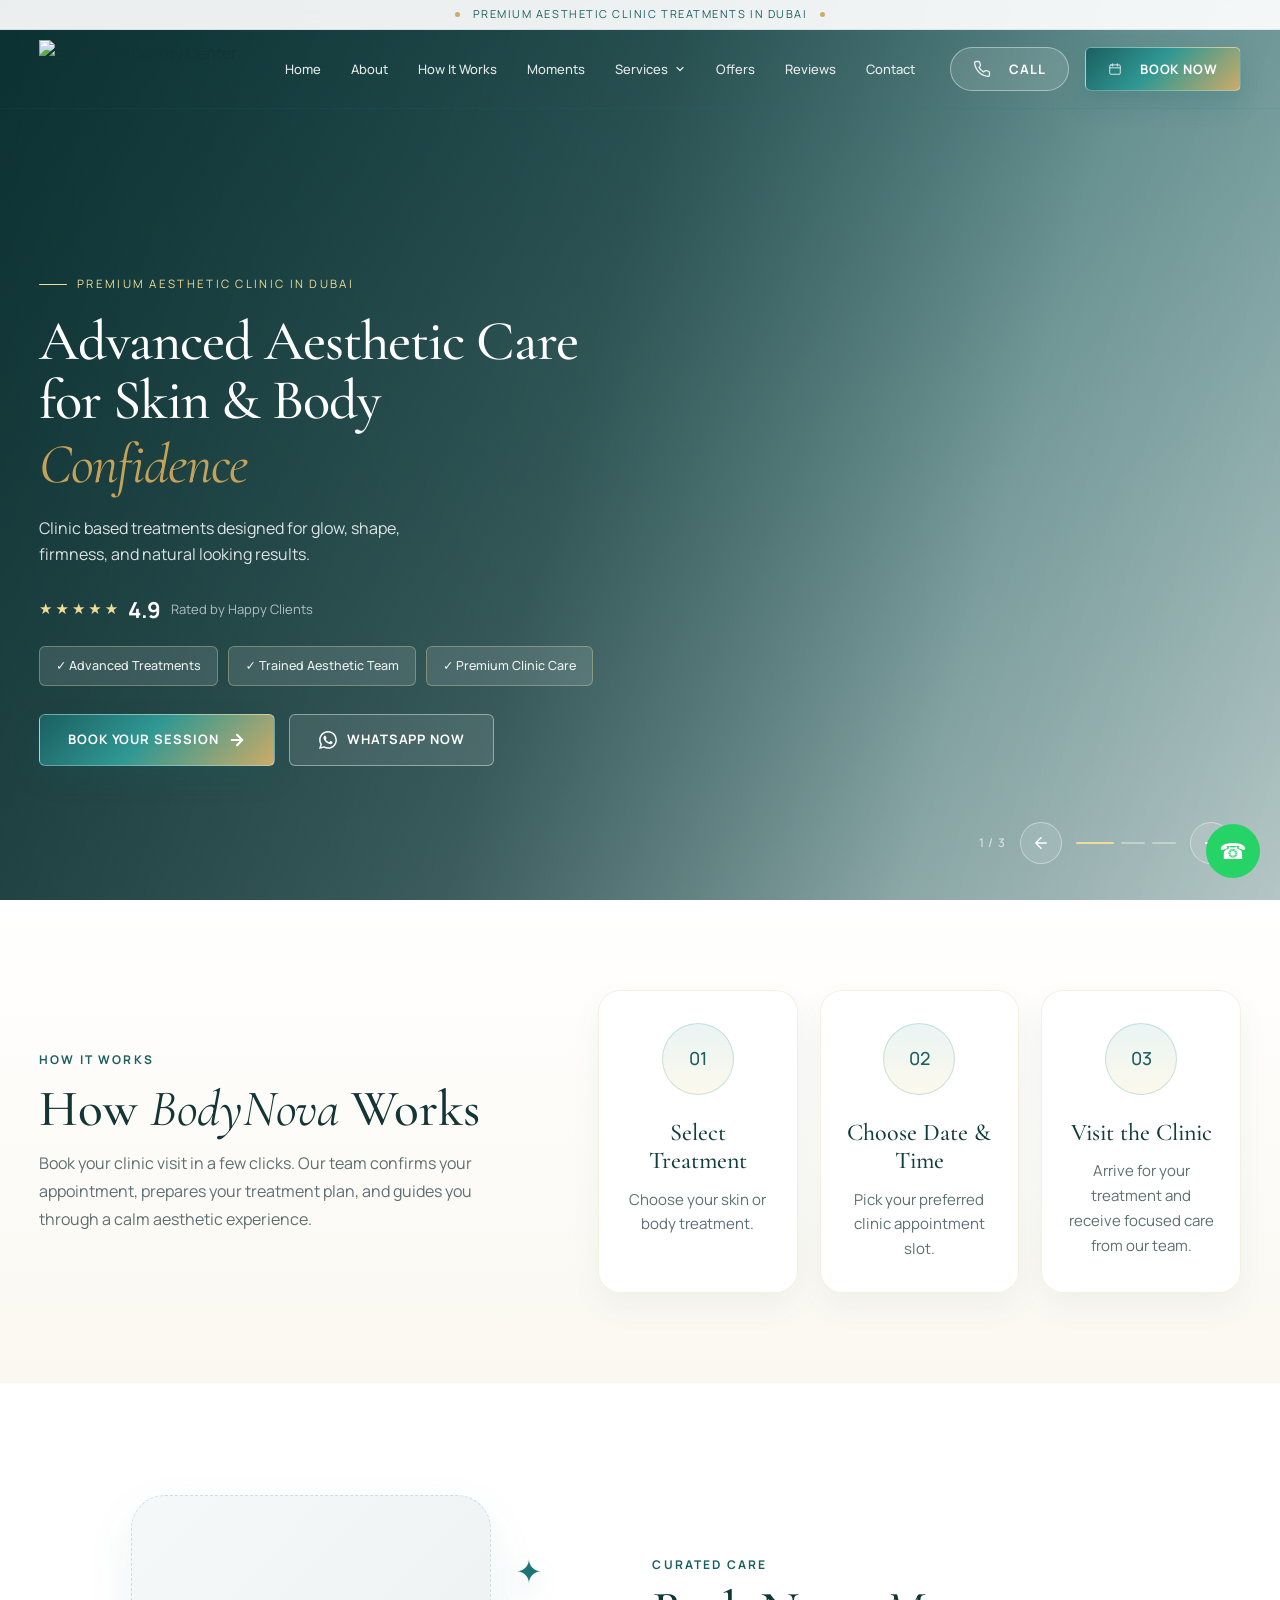
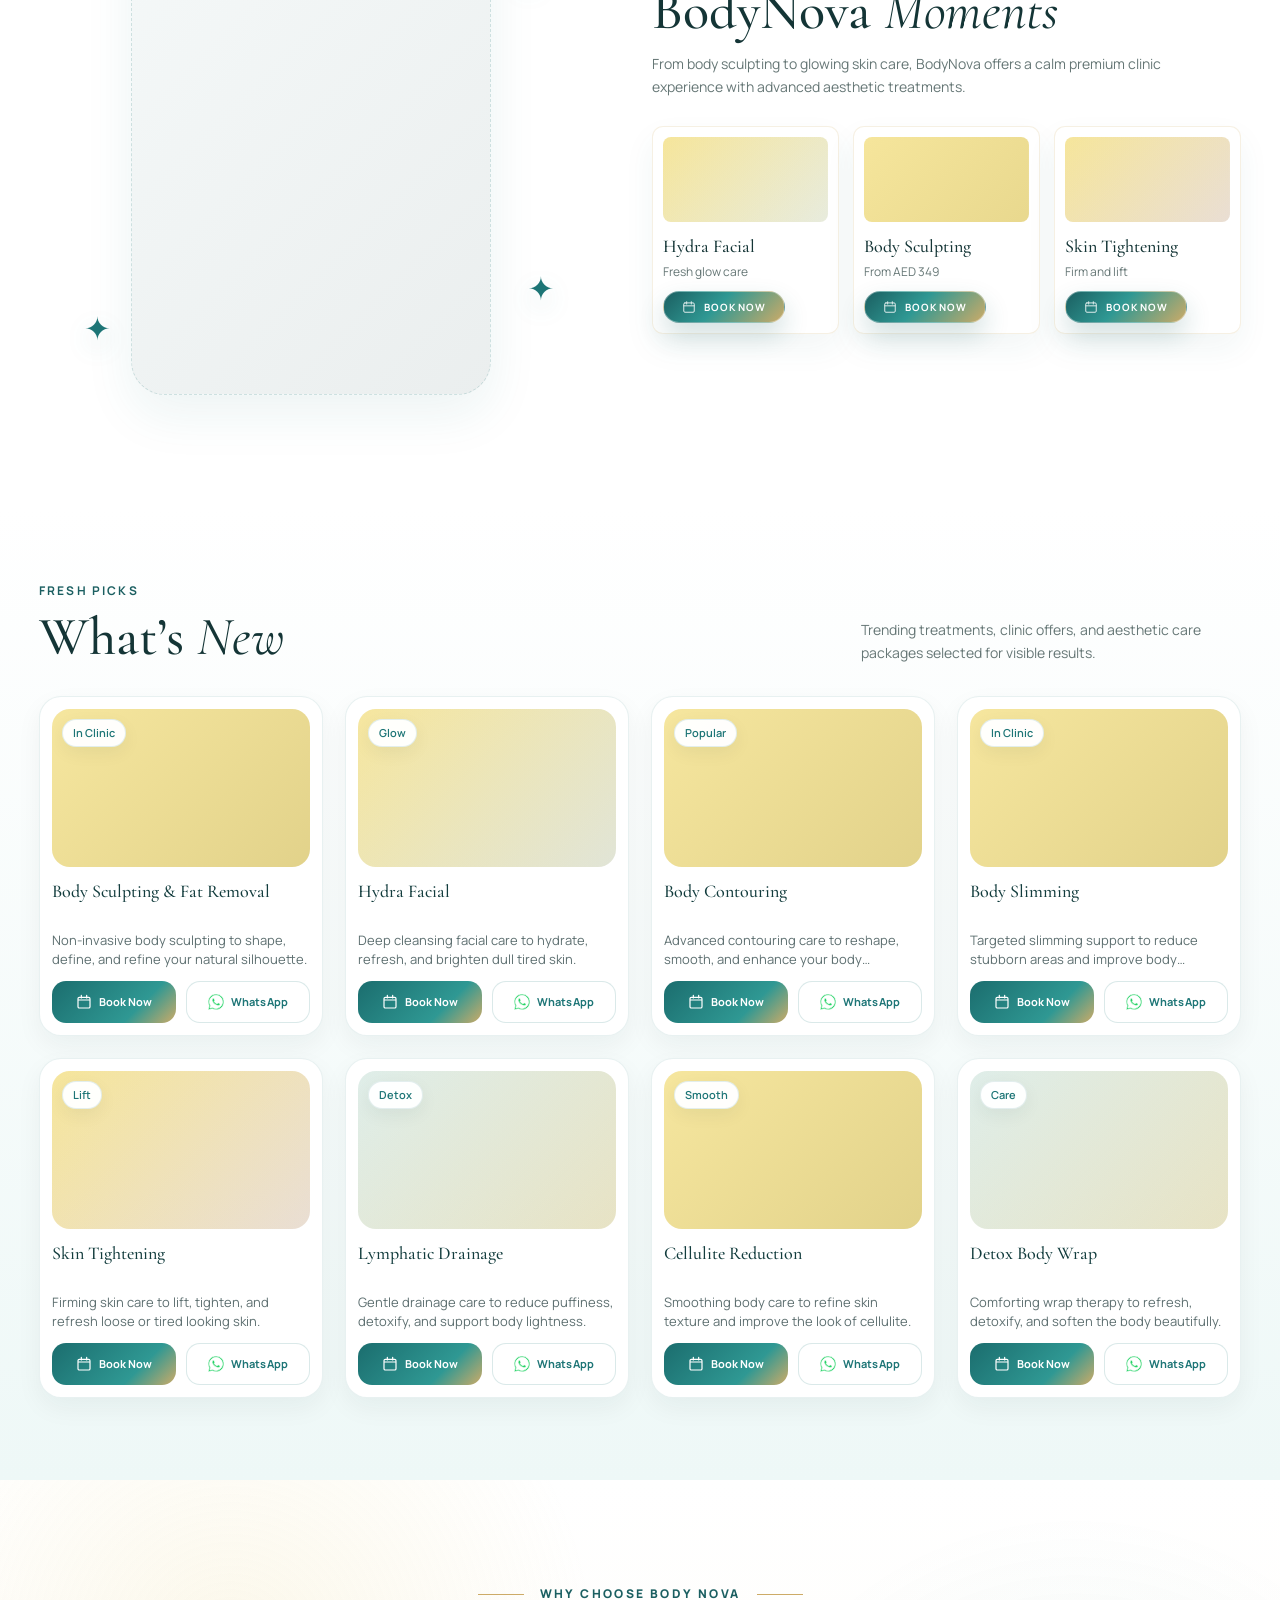
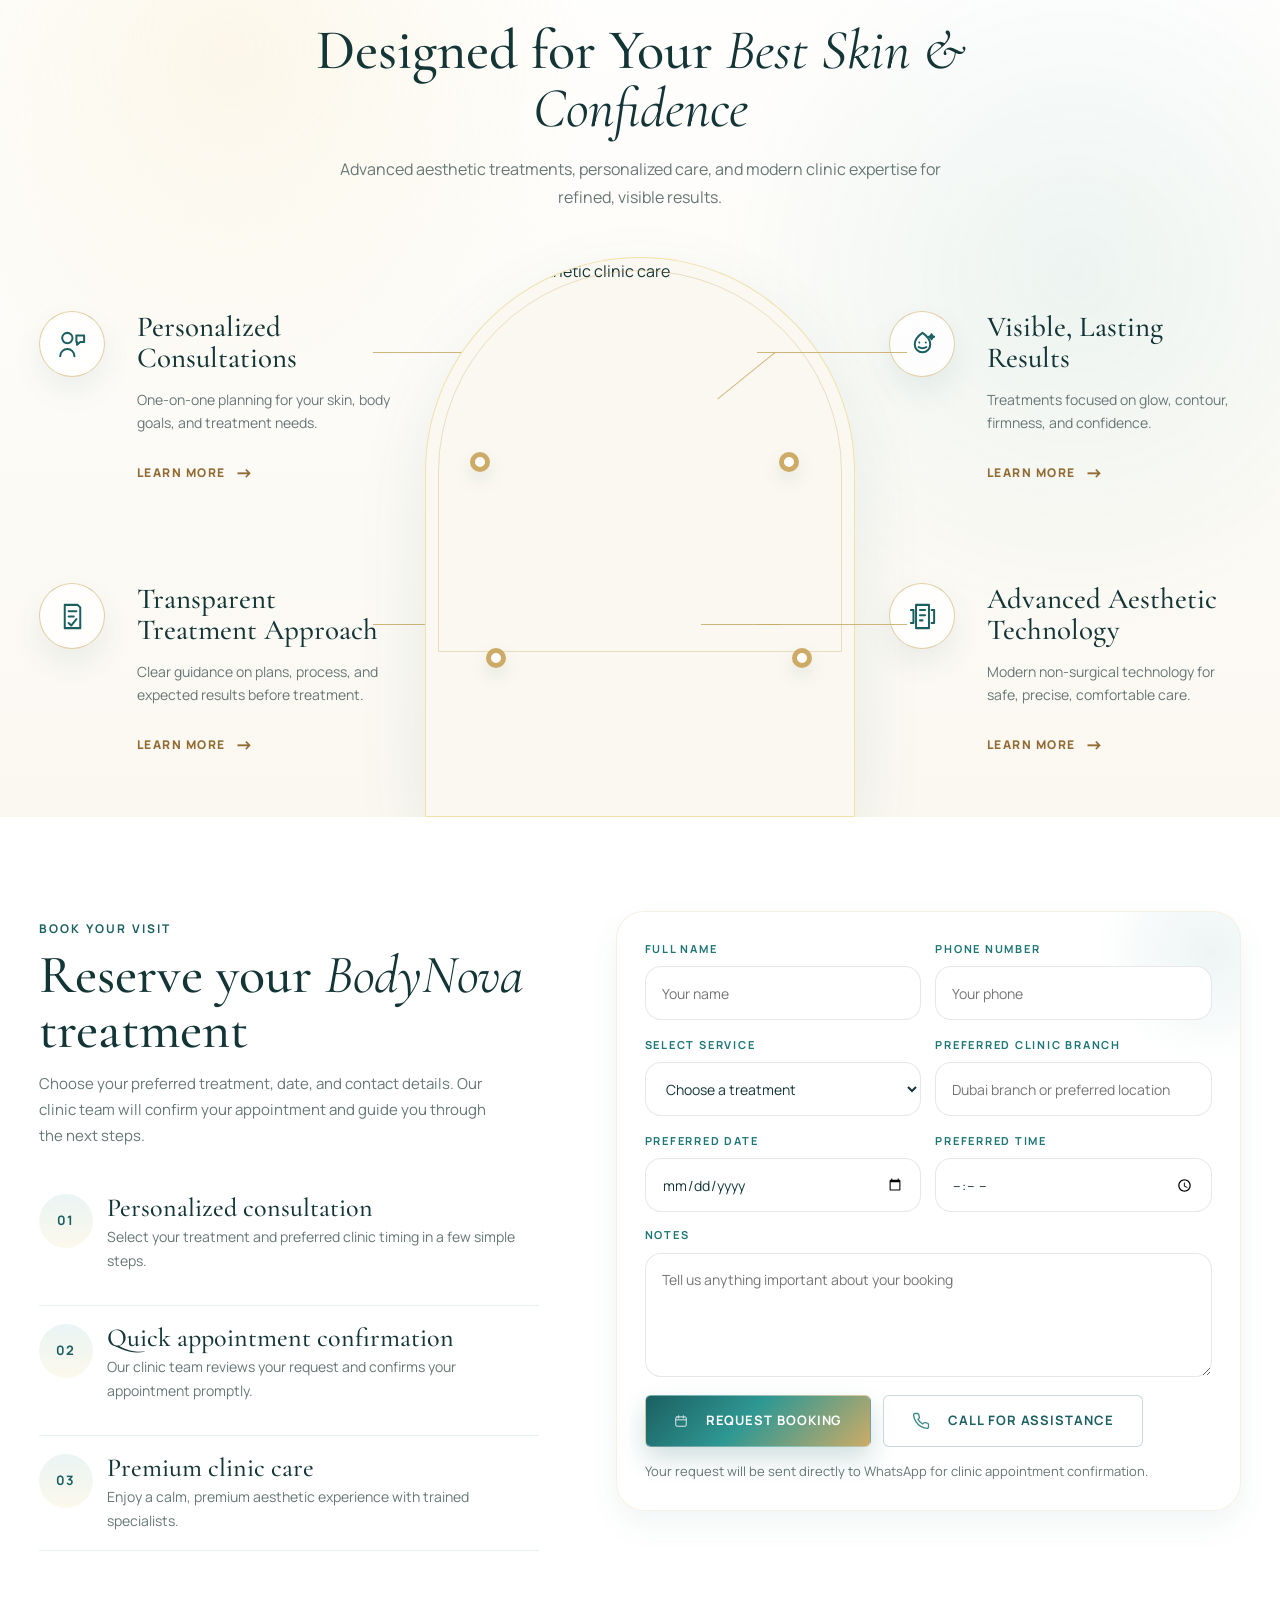
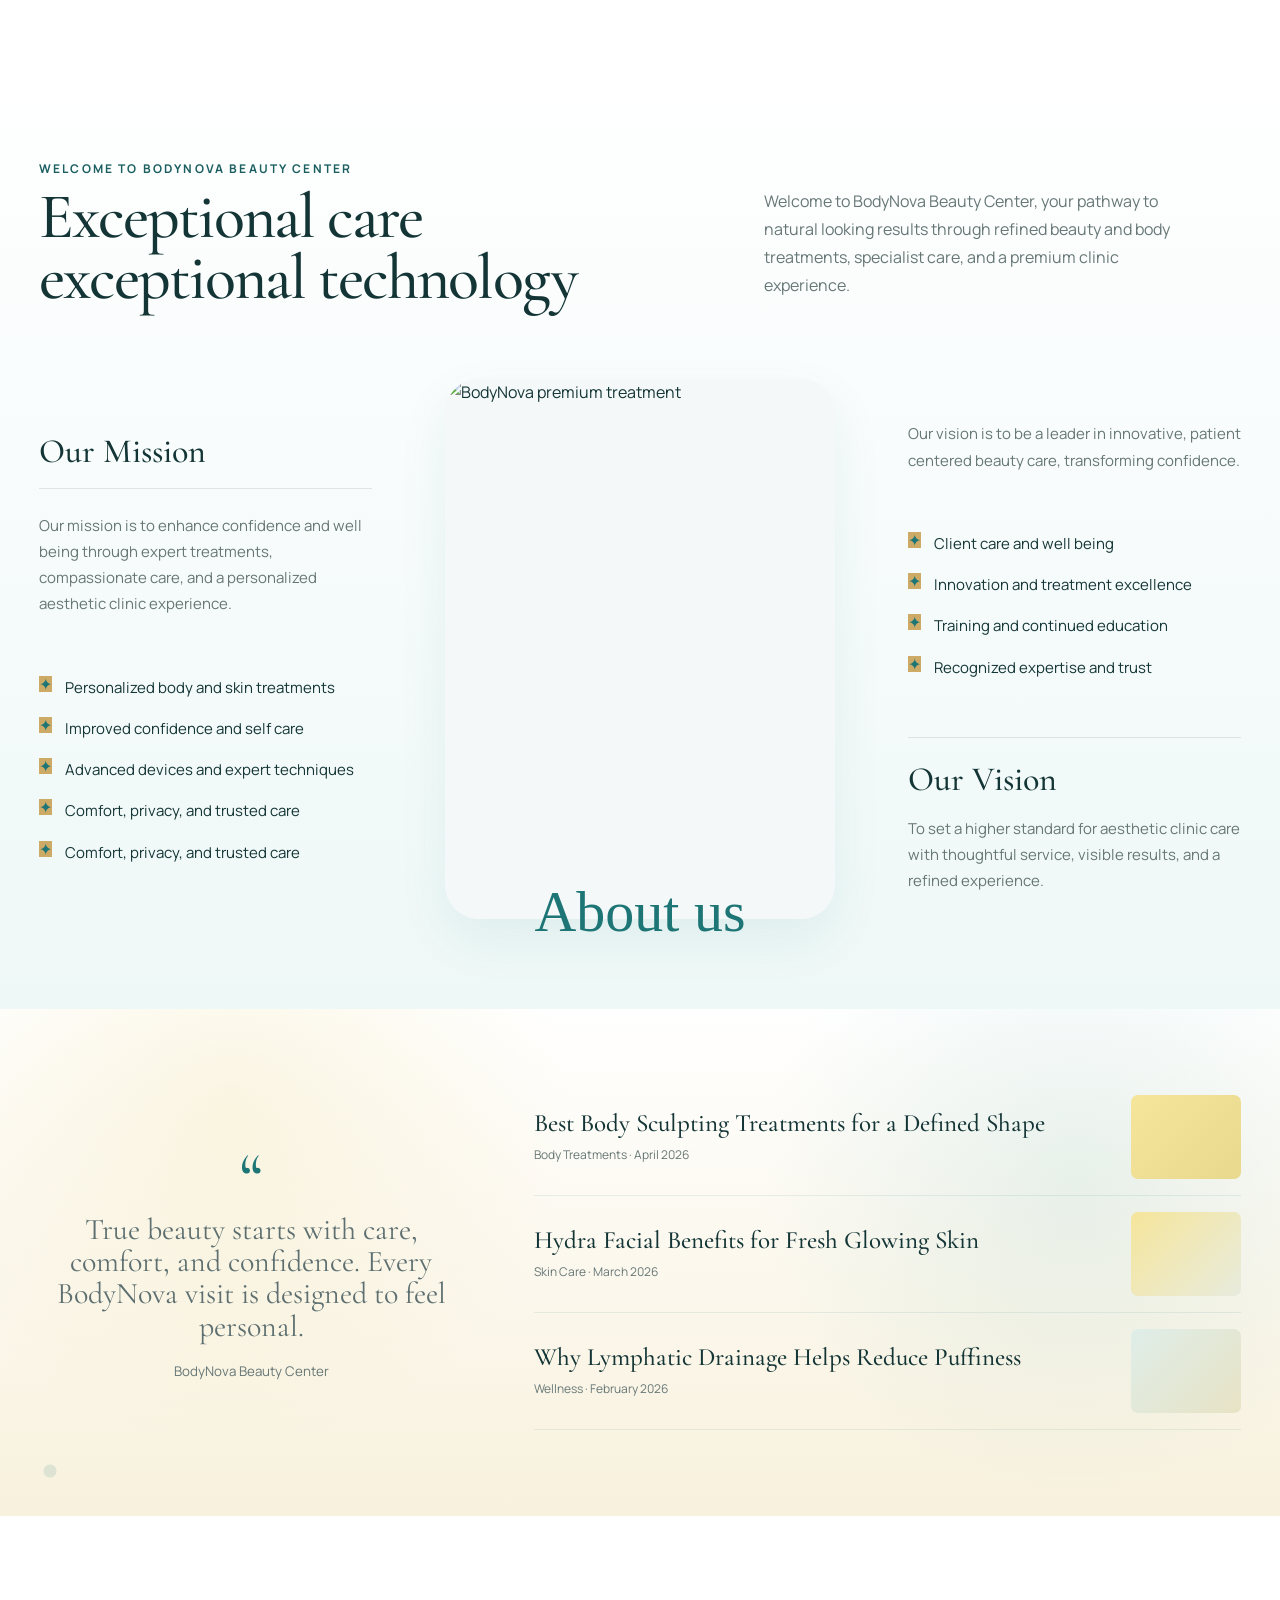
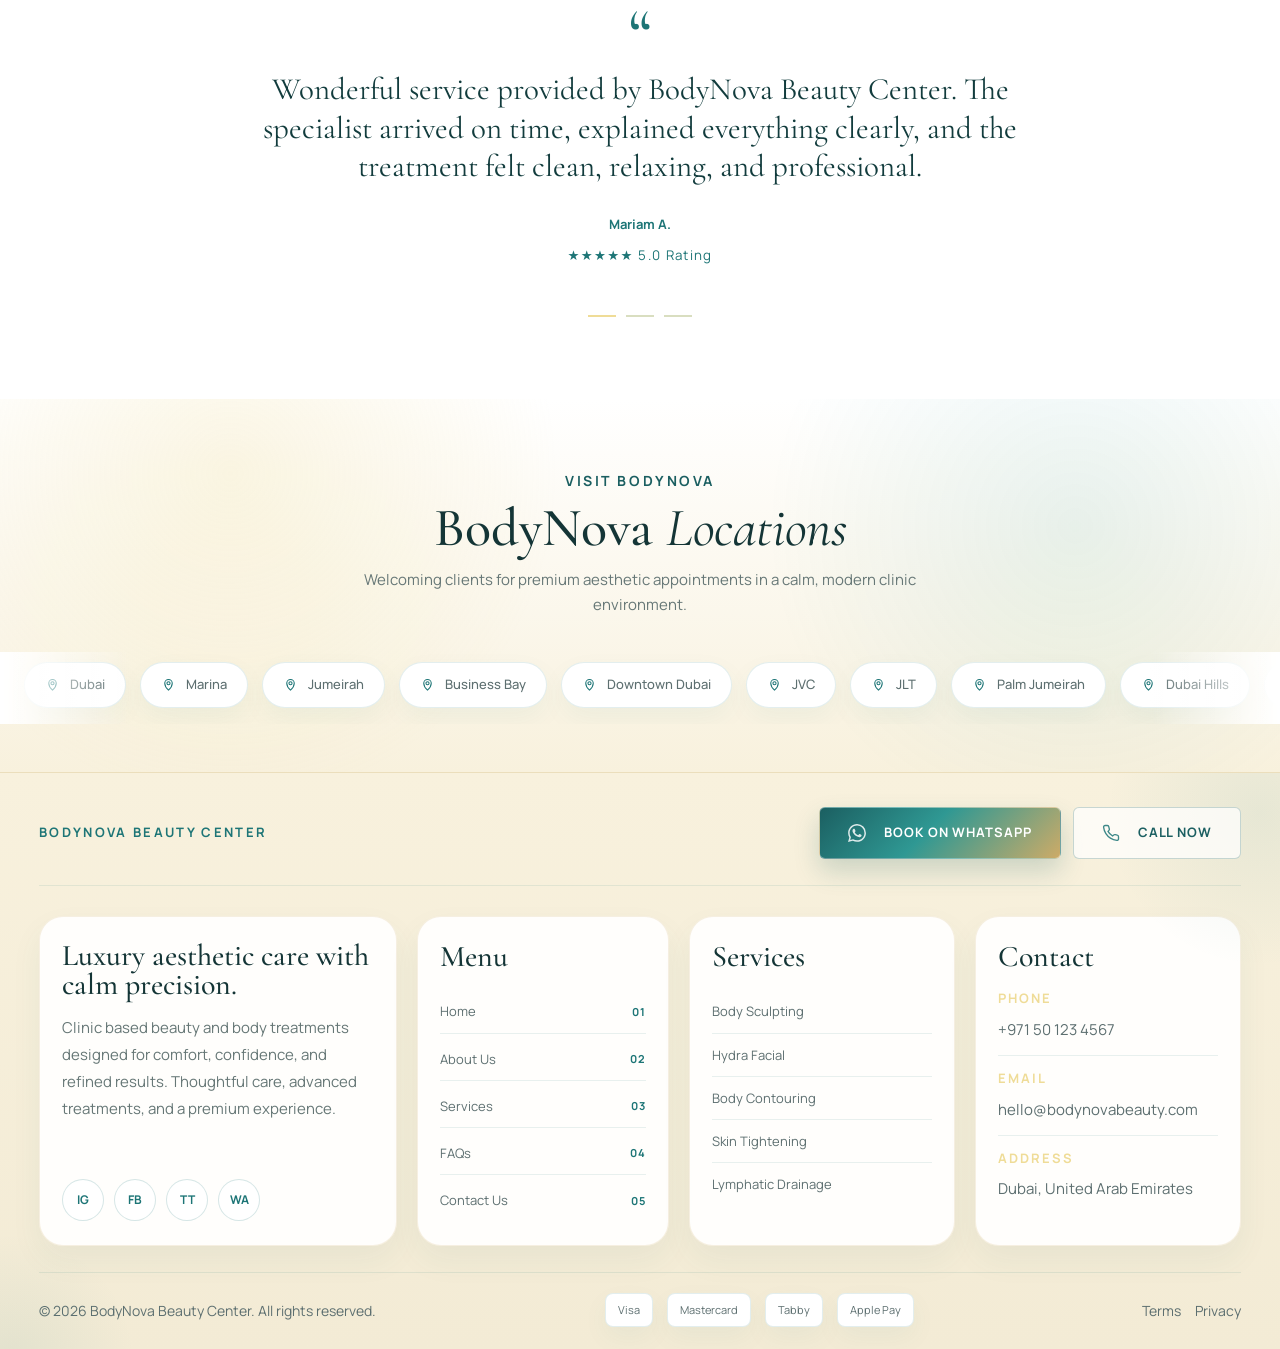
==== commit 4fe90c28: "Add files via upload" ====
--- a/index.html
+++ b/index.html
@@ -1,566 +1,523 @@
 <!DOCTYPE html>
+
 <html lang="en">
 <head>
-  <meta charset="UTF-8">
-  <meta name="viewport" content="width=device-width, initial-scale=1.0">
-  <meta name="description" content="BodyNova Beauty Center is a premium aesthetic clinic in Dubai offering body sculpting, hydra facial, skin tightening, body slimming, lymphatic drainage, and advanced beauty treatments.">
-  <title>BodyNova Beauty Center | Premium Aesthetic Clinic in Dubai</title>
-  <link rel="preconnect" href="https://fonts.googleapis.com">
-  <link rel="preconnect" href="https://fonts.gstatic.com" crossorigin>
-  <link href="https://fonts.googleapis.com/css2?family=Cormorant+Garamond:ital,wght@0,400;0,500;0,600;1,400;1,500&family=Manrope:wght@300;400;500;600;700&display=swap" rel="stylesheet">
-  <link rel="stylesheet" href="styles.css">
-  <script src="config.js"></script>
+<meta charset="utf-8"/>
+<meta content="width=device-width, initial-scale=1.0" name="viewport"/>
+<meta content="BodyNova Beauty Center is a premium aesthetic clinic in Dubai offering body sculpting, hydra facial, skin tightening, body slimming, lymphatic drainage, and advanced beauty treatments." name="description"/>
+<title>BodyNova Beauty Center | Premium Aesthetic Clinic in Dubai</title>
+<link href="https://fonts.googleapis.com" rel="preconnect"/>
+<link crossorigin="" href="https://fonts.gstatic.com" rel="preconnect"/>
+<link href="https://fonts.googleapis.com/css2?family=Cormorant+Garamond:ital,wght@0,400;0,500;0,600;1,400;1,500&amp;family=Manrope:wght@300;400;500;600;700&amp;display=swap" rel="stylesheet"/>
+<link href="styles.css" rel="stylesheet"/>
+<script src="config.js"></script>
 </head>
 <body>
-  <div id="header-placeholder"></div>
-
-  <main>
-    <section class="hero" id="home">
-
-      <!-- Slider backgrounds -->
-      <div class="hero-slides" aria-hidden="true">
-        <div class="hero-slide hero-slide-1 is-active"></div>
-        <div class="hero-slide hero-slide-2"></div>
-        <div class="hero-slide hero-slide-3"></div>
-      </div>
-
-      <!-- Dark gradient overlay -->
-      <div class="hero-overlay"></div>
-
-      <!-- Left-aligned content — matches Ellemed style -->
-      <div class="shell hero-inner">
-        <div class="hero-copy">
-          <p class="hero-kicker">Premium aesthetic clinic in Dubai</p>
-          <h1>Advanced Aesthetic Care<br>for Skin &amp; Body <i>Confidence</i></h1>
-          <p class="hero-sub">Clinic based treatments designed for glow, shape,<br>firmness, and natural looking results.</p>
-
-          <!-- Rating row — Ellemed style -->
-          <div class="hero-rating-row">
-            <div class="hero-stars">
-              <span>★</span><span>★</span><span>★</span><span>★</span><span>★</span>
-            </div>
-            <span class="hero-score">4.9</span>
-            <span class="hero-raters">Rated by Happy Clients</span>
-          </div>
-
-          <!-- Proof badges -->
-          <div class="hero-proof">
-            <span>✓ Advanced Treatments</span>
-            <span>✓ Trained Aesthetic Team</span>
-            <span>✓ Premium Clinic Care</span>
-          </div>
-
-          <!-- CTAs -->
-          <div class="hero-actions">
-            <a href="#" class="hero-btn-primary js-book">
+<div id="header-placeholder"></div>
+<main>
+<section class="hero" id="home" style="min-height: 100vh !important; height: 100vh !important;">
+<div aria-hidden="true" class="hero-slides">
+<div class="hero-slide hero-slide-1 is-active" style="background-image: linear-gradient(rgba(8, 33, 34, .14), rgba(8, 33, 34, .14)), url('assets/images/hero-left.jpg'), linear-gradient(135deg, #1d7576, #dceceb) !important;"></div>
+<div class="hero-slide hero-slide-2" style="background-image: linear-gradient(rgba(8, 33, 34, .14), rgba(8, 33, 34, .14)), url('assets/images/hero-right.jpg'), linear-gradient(135deg, #dceceb, #fbfaf7) !important;"></div>
+<div class="hero-slide hero-slide-3" style="background-image: linear-gradient(rgba(8, 33, 34, .14), rgba(8, 33, 34, .14)), url('assets/images/about-showcase.jpg'), linear-gradient(135deg, #1d7576, #f4f8f8) !important;"></div>
+</div>
+<div class="hero-overlay"></div>
+<div class="shell hero-inner">
+<div class="hero-copy">
+<p class="hero-kicker">Premium aesthetic clinic in Dubai</p>
+<h1>Advanced Aesthetic Care<br/>for Skin &amp; Body <i>Confidence</i></h1>
+<p class="hero-sub">Clinic based treatments designed for glow, shape,<br/>firmness, and natural looking results.</p>
+<div class="hero-rating-row">
+<div class="hero-stars">
+<span>★</span><span>★</span><span>★</span><span>★</span><span>★</span>
+</div>
+<span class="hero-score">4.9</span>
+<span class="hero-raters">Rated by Happy Clients</span>
+</div>
+<div class="hero-proof">
+<span>✓ Advanced Treatments</span>
+<span>✓ Trained Aesthetic Team</span>
+<span>✓ Premium Clinic Care</span>
+</div>
+<div class="hero-actions">
+<a class="hero-btn-primary js-book" href="#">
               Book Your Session
-              <svg width="14" height="14" viewBox="0 0 24 24" fill="none" stroke="currentColor" stroke-width="2.8" stroke-linecap="round" stroke-linejoin="round"><path d="M5 12h14M12 5l7 7-7 7"/></svg>
-            </a>
-            <a href="#" class="hero-btn-ghost js-whatsapp">
-              <svg width="16" height="16" viewBox="0 0 24 24" fill="currentColor"><path d="M17.472 14.382c-.297-.149-1.758-.867-2.03-.967-.273-.099-.471-.148-.67.15-.197.297-.767.966-.94 1.164-.173.199-.347.223-.644.075-.297-.15-1.255-.463-2.39-1.475-.883-.788-1.48-1.761-1.653-2.059-.173-.297-.018-.458.13-.606.134-.133.298-.347.446-.52.149-.174.198-.298.298-.497.099-.198.05-.371-.025-.52-.075-.149-.669-1.612-.916-2.207-.242-.579-.487-.5-.669-.51-.173-.008-.371-.01-.57-.01-.198 0-.52.074-.792.372-.272.297-1.04 1.016-1.04 2.479 0 1.462 1.065 2.875 1.213 3.074.149.198 2.096 3.2 5.077 4.487.709.306 1.262.489 1.694.625.712.227 1.36.195 1.871.118.571-.085 1.758-.719 2.006-1.413.248-.694.248-1.289.173-1.413-.074-.124-.272-.198-.57-.347m-5.421 7.403h-.004a9.87 9.87 0 01-5.031-1.378l-.361-.214-3.741.982.998-3.648-.235-.374a9.86 9.86 0 01-1.51-5.26c.001-5.45 4.436-9.884 9.888-9.884 2.64 0 5.122 1.03 6.988 2.898a9.825 9.825 0 012.893 6.994c-.003 5.45-4.437 9.884-9.885 9.884m8.413-18.297A11.815 11.815 0 0012.05 0C5.495 0 .16 5.335.157 11.892c0 2.096.547 4.142 1.588 5.945L.057 24l6.305-1.654a11.882 11.882 0 005.683 1.448h.005c6.554 0 11.89-5.335 11.893-11.893a11.821 11.821 0 00-3.48-8.413z"/></svg>
+              <svg fill="none" height="14" stroke="currentColor" stroke-linecap="round" stroke-linejoin="round" stroke-width="2.8" viewbox="0 0 24 24" width="14"><path d="M5 12h14M12 5l7 7-7 7"></path></svg>
+</a>
+<a class="hero-btn-ghost js-whatsapp" href="#">
+<svg fill="currentColor" height="16" viewbox="0 0 24 24" width="16"><path d="M17.472 14.382c-.297-.149-1.758-.867-2.03-.967-.273-.099-.471-.148-.67.15-.197.297-.767.966-.94 1.164-.173.199-.347.223-.644.075-.297-.15-1.255-.463-2.39-1.475-.883-.788-1.48-1.761-1.653-2.059-.173-.297-.018-.458.13-.606.134-.133.298-.347.446-.52.149-.174.198-.298.298-.497.099-.198.05-.371-.025-.52-.075-.149-.669-1.612-.916-2.207-.242-.579-.487-.5-.669-.51-.173-.008-.371-.01-.57-.01-.198 0-.52.074-.792.372-.272.297-1.04 1.016-1.04 2.479 0 1.462 1.065 2.875 1.213 3.074.149.198 2.096 3.2 5.077 4.487.709.306 1.262.489 1.694.625.712.227 1.36.195 1.871.118.571-.085 1.758-.719 2.006-1.413.248-.694.248-1.289.173-1.413-.074-.124-.272-.198-.57-.347m-5.421 7.403h-.004a9.87 9.87 0 01-5.031-1.378l-.361-.214-3.741.982.998-3.648-.235-.374a9.86 9.86 0 01-1.51-5.26c.001-5.45 4.436-9.884 9.888-9.884 2.64 0 5.122 1.03 6.988 2.898a9.825 9.825 0 012.893 6.994c-.003 5.45-4.437 9.884-9.885 9.884m8.413-18.297A11.815 11.815 0 0012.05 0C5.495 0 .16 5.335.157 11.892c0 2.096.547 4.142 1.588 5.945L.057 24l6.305-1.654a11.882 11.882 0 005.683 1.448h.005c6.554 0 11.89-5.335 11.893-11.893a11.821 11.821 0 00-3.48-8.413z"></path></svg>
               WhatsApp Now
             </a>
-          </div>
-        </div>
-      </div>
-
-      <!-- Slider nav dots + arrows -->
-      <div class="hero-slider-nav">
-        <button class="hero-prev" aria-label="Previous slide">
-          <svg width="18" height="18" viewBox="0 0 24 24" fill="none" stroke="currentColor" stroke-width="2" stroke-linecap="round" stroke-linejoin="round"><path d="M19 12H5M12 19l-7-7 7-7"/></svg>
-        </button>
-        <div class="hero-dots">
-          <button class="hero-dot is-active" aria-label="Slide 1"></button>
-          <button class="hero-dot" aria-label="Slide 2"></button>
-          <button class="hero-dot" aria-label="Slide 3"></button>
-        </div>
-        <button class="hero-next" aria-label="Next slide">
-          <svg width="18" height="18" viewBox="0 0 24 24" fill="none" stroke="currentColor" stroke-width="2" stroke-linecap="round" stroke-linejoin="round"><path d="M5 12h14M12 5l7 7-7 7"/></svg>
-        </button>
-      </div>
-
-    </section>
-
-    <section class="section how-section" id="how">
-      <div class="shell how-grid">
-        <div class="section-copy reveal">
-          <p class="eyebrow">How it works</p>
-          <h2>How <i>BodyNova</i> Works</h2>
-          <p>Book your clinic visit in a few clicks. Our team confirms your appointment, prepares your treatment plan, and guides you through a calm aesthetic experience.</p>
-        </div>
-        <div class="steps reveal">
-          <article>
-            <span class="line-icon">01</span>
-            <h3>Select Treatment</h3>
-            <p>Choose your skin or body treatment.</p>
-          </article>
-          <article>
-            <span class="line-icon">02</span>
-            <h3>Choose Date & Time</h3>
-            <p>Pick your preferred clinic appointment slot.</p>
-          </article>
-          <article>
-            <span class="line-icon">03</span>
-            <h3>Visit the Clinic</h3>
-            <p>Arrive for your treatment and receive focused care from our team.</p>
-          </article>
-        </div>
-      </div>
-    </section>
-
-    <section class="section moments-section" id="moments">
-      <div class="shell moments-grid">
-        <div class="portrait-cluster reveal">
-          <div class="oval-frame image-soft image-faces"></div>
-          <span class="petal petal-a">✦</span>
-          <span class="petal petal-b">✦</span>
-          <span class="petal petal-c">✦</span>
-        </div>
-        <div class="moments-copy reveal">
-          <p class="eyebrow">Curated care</p>
-          <h2>BodyNova <i>Moments</i></h2>
-          <p>From body sculpting to glowing skin care, BodyNova offers a calm premium clinic experience with advanced aesthetic treatments.</p>
-          <div class="mini-offers">
-            <article>
-              <div class="mini-img image-facial"></div>
-              <h4>Hydra Facial</h4>
-              <p>Fresh glow care</p>
-              <a href="#" class="mini-btn js-book">Book Now</a>
-            </article>
-            <article>
-              <div class="mini-img image-sculpt"></div>
-              <h4>Body Sculpting</h4>
-              <p>From AED 349</p>
-              <a href="#" class="mini-btn js-book">Book Now</a>
-            </article>
-            <article>
-              <div class="mini-img image-tight"></div>
-              <h4>Skin Tightening</h4>
-              <p>Firm and lift</p>
-              <a href="#" class="mini-btn js-book">Book Now</a>
-            </article>
-          </div>
-        </div>
-      </div>
-    </section>
-
-    <section class="section whats-section" id="offers">
-      <div class="shell">
-        <div class="title-row reveal">
-          <div>
-            <p class="eyebrow">Fresh picks</p>
-            <h2>What’s <i>New</i></h2>
-          </div>
-          <p>Trending treatments, clinic offers, and aesthetic care packages selected for visible results.</p>
-        </div>
-        <div class="product-row reveal">
-          <article>
-  <div class="product-img image-sculpt-fat">
-    <span class="product-tag">In Clinic</span>
-  </div>
-  <h3>Body Sculpting & Fat Removal</h3>
-  <p>Non invasive contouring to sculpt and define.</p>
-  <div class="product-actions">
-    <a href="#" class="product-btn js-book" aria-label="Book now">
-      <svg viewBox="0 0 24 24" aria-hidden="true"><path d="M8 2v4M16 2v4M3 9h18M5 5h14a2 2 0 0 1 2 2v12a2 2 0 0 1-2 2H5a2 2 0 0 1-2-2V7a2 2 0 0 1 2-2z" fill="none" stroke="currentColor" stroke-width="1.8" stroke-linecap="round" stroke-linejoin="round"/></svg>
-      Book Now
-    </a>
-    <a href="#" class="whatsapp-btn js-whatsapp" aria-label="WhatsApp">
-      <svg viewBox="0 0 24 24" aria-hidden="true"><path d="M20.52 3.48A11.82 11.82 0 0 0 12.06 0C5.54 0 .22 5.3.22 11.83c0 2.08.54 4.11 1.57 5.9L0 24l6.45-1.69a11.8 11.8 0 0 0 5.61 1.43h.01c6.52 0 11.84-5.3 11.84-11.83 0-3.16-1.23-6.13-3.39-8.43ZM12.07 21.7h-.01a9.77 9.77 0 0 1-4.97-1.35l-.36-.21-3.83 1 1.02-3.73-.23-.38a9.77 9.77 0 0 1-1.49-5.2C2.2 6.45 6.65 2 12.07 2c2.61 0 5.06 1.02 6.9 2.86a9.7 9.7 0 0 1 2.84 6.91c0 5.42-4.42 9.93-9.74 9.93Zm5.36-7.43c-.29-.15-1.72-.85-1.98-.95-.27-.1-.46-.14-.66.15-.19.29-.75.95-.92 1.14-.17.2-.34.22-.63.08-.29-.15-1.22-.45-2.33-1.43-.86-.77-1.45-1.72-1.62-2.01-.17-.29-.02-.45.13-.6.13-.13.29-.34.43-.51.15-.17.19-.29.29-.48.1-.2.05-.37-.02-.52-.08-.15-.66-1.6-.9-2.19-.24-.57-.48-.5-.66-.5h-.56c-.2 0-.51.07-.78.36-.27.3-1.02 1-1.02 2.43 0 1.44 1.05 2.82 1.2 3.02.15.2 2.07 3.16 5.01 4.42.7.3 1.24.48 1.66.62.7.22 1.34.19 1.84.12.56-.09 1.72-.71 1.96-1.4.24-.68.24-1.26.17-1.39-.08-.12-.27-.19-.56-.34Z" fill="currentColor"/></svg>
-      WhatsApp
-    </a>
-  </div>
-</article>
-
-<article>
-  <div class="product-img image-hydra">
-    <span class="product-tag">Glow</span>
-  </div>
-  <h3>Hydra Facial</h3>
-  <p>Deep cleansing hydration for radiant skin.</p>
-  <div class="product-actions">
-    <a href="#" class="product-btn js-book" aria-label="Book now">
-      <svg viewBox="0 0 24 24" aria-hidden="true"><path d="M8 2v4M16 2v4M3 9h18M5 5h14a2 2 0 0 1 2 2v12a2 2 0 0 1-2 2H5a2 2 0 0 1-2-2V7a2 2 0 0 1 2-2z" fill="none" stroke="currentColor" stroke-width="1.8" stroke-linecap="round" stroke-linejoin="round"/></svg>
-      Book Now
-    </a>
-    <a href="#" class="whatsapp-btn js-whatsapp" aria-label="WhatsApp">
-      <svg viewBox="0 0 24 24" aria-hidden="true"><path d="M20.52 3.48A11.82 11.82 0 0 0 12.06 0C5.54 0 .22 5.3.22 11.83c0 2.08.54 4.11 1.57 5.9L0 24l6.45-1.69a11.8 11.8 0 0 0 5.61 1.43h.01c6.52 0 11.84-5.3 11.84-11.83 0-3.16-1.23-6.13-3.39-8.43ZM12.07 21.7h-.01a9.77 9.77 0 0 1-4.97-1.35l-.36-.21-3.83 1 1.02-3.73-.23-.38a9.77 9.77 0 0 1-1.49-5.2C2.2 6.45 6.65 2 12.07 2c2.61 0 5.06 1.02 6.9 2.86a9.7 9.7 0 0 1 2.84 6.91c0 5.42-4.42 9.93-9.74 9.93Zm5.36-7.43c-.29-.15-1.72-.85-1.98-.95-.27-.1-.46-.14-.66.15-.19.29-.75.95-.92 1.14-.17.2-.34.22-.63.08-.29-.15-1.22-.45-2.33-1.43-.86-.77-1.45-1.72-1.62-2.01-.17-.29-.02-.45.13-.6.13-.13.29-.34.43-.51.15-.17.19-.29.29-.48.1-.2.05-.37-.02-.52-.08-.15-.66-1.6-.9-2.19-.24-.57-.48-.5-.66-.5h-.56c-.2 0-.51.07-.78.36-.27.3-1.02 1-1.02 2.43 0 1.44 1.05 2.82 1.2 3.02.15.2 2.07 3.16 5.01 4.42.7.3 1.24.48 1.66.62.7.22 1.34.19 1.84.12.56-.09 1.72-.71 1.96-1.4.24-.68.24-1.26.17-1.39-.08-.12-.27-.19-.56-.34Z" fill="currentColor"/></svg>
-      WhatsApp
-    </a>
-  </div>
-</article>
-
-<article>
-  <div class="product-img image-contour">
-    <span class="product-tag">Popular</span>
-  </div>
-  <h3>Body Contouring</h3>
-  <p>Reshape and refine your silhouette.</p>
-  <div class="product-actions">
-    <a href="#" class="product-btn js-book" aria-label="Book now">
-      <svg viewBox="0 0 24 24" aria-hidden="true"><path d="M8 2v4M16 2v4M3 9h18M5 5h14a2 2 0 0 1 2 2v12a2 2 0 0 1-2 2H5a2 2 0 0 1-2-2V7a2 2 0 0 1 2-2z" fill="none" stroke="currentColor" stroke-width="1.8" stroke-linecap="round" stroke-linejoin="round"/></svg>
-      Book Now
-    </a>
-    <a href="#" class="whatsapp-btn js-whatsapp" aria-label="WhatsApp">
-      <svg viewBox="0 0 24 24" aria-hidden="true"><path d="M20.52 3.48A11.82 11.82 0 0 0 12.06 0C5.54 0 .22 5.3.22 11.83c0 2.08.54 4.11 1.57 5.9L0 24l6.45-1.69a11.8 11.8 0 0 0 5.61 1.43h.01c6.52 0 11.84-5.3 11.84-11.83 0-3.16-1.23-6.13-3.39-8.43ZM12.07 21.7h-.01a9.77 9.77 0 0 1-4.97-1.35l-.36-.21-3.83 1 1.02-3.73-.23-.38a9.77 9.77 0 0 1-1.49-5.2C2.2 6.45 6.65 2 12.07 2c2.61 0 5.06 1.02 6.9 2.86a9.7 9.7 0 0 1 2.84 6.91c0 5.42-4.42 9.93-9.74 9.93Zm5.36-7.43c-.29-.15-1.72-.85-1.98-.95-.27-.1-.46-.14-.66.15-.19.29-.75.95-.92 1.14-.17.2-.34.22-.63.08-.29-.15-1.22-.45-2.33-1.43-.86-.77-1.45-1.72-1.62-2.01-.17-.29-.02-.45.13-.6.13-.13.29-.34.43-.51.15-.17.19-.29.29-.48.1-.2.05-.37-.02-.52-.08-.15-.66-1.6-.9-2.19-.24-.57-.48-.5-.66-.5h-.56c-.2 0-.51.07-.78.36-.27.3-1.02 1-1.02 2.43 0 1.44 1.05 2.82 1.2 3.02.15.2 2.07 3.16 5.01 4.42.7.3 1.24.48 1.66.62.7.22 1.34.19 1.84.12.56-.09 1.72-.71 1.96-1.4.24-.68.24-1.26.17-1.39-.08-.12-.27-.19-.56-.34Z" fill="currentColor"/></svg>
-      WhatsApp
-    </a>
-  </div>
-</article>
-
-<article>
-  <div class="product-img image-slim">
-    <span class="product-tag">In Clinic</span>
-  </div>
-  <h3>Body Slimming</h3>
-  <p>Targeted slimming treatments.</p>
-  <div class="product-actions">
-    <a href="#" class="product-btn js-book" aria-label="Book now">
-      <svg viewBox="0 0 24 24" aria-hidden="true"><path d="M8 2v4M16 2v4M3 9h18M5 5h14a2 2 0 0 1 2 2v12a2 2 0 0 1-2 2H5a2 2 0 0 1-2-2V7a2 2 0 0 1 2-2z" fill="none" stroke="currentColor" stroke-width="1.8" stroke-linecap="round" stroke-linejoin="round"/></svg>
-      Book Now
-    </a>
-    <a href="#" class="whatsapp-btn js-whatsapp" aria-label="WhatsApp">
-      <svg viewBox="0 0 24 24" aria-hidden="true"><path d="M20.52 3.48A11.82 11.82 0 0 0 12.06 0C5.54 0 .22 5.3.22 11.83c0 2.08.54 4.11 1.57 5.9L0 24l6.45-1.69a11.8 11.8 0 0 0 5.61 1.43h.01c6.52 0 11.84-5.3 11.84-11.83 0-3.16-1.23-6.13-3.39-8.43ZM12.07 21.7h-.01a9.77 9.77 0 0 1-4.97-1.35l-.36-.21-3.83 1 1.02-3.73-.23-.38a9.77 9.77 0 0 1-1.49-5.2C2.2 6.45 6.65 2 12.07 2c2.61 0 5.06 1.02 6.9 2.86a9.7 9.7 0 0 1 2.84 6.91c0 5.42-4.42 9.93-9.74 9.93Zm5.36-7.43c-.29-.15-1.72-.85-1.98-.95-.27-.1-.46-.14-.66.15-.19.29-.75.95-.92 1.14-.17.2-.34.22-.63.08-.29-.15-1.22-.45-2.33-1.43-.86-.77-1.45-1.72-1.62-2.01-.17-.29-.02-.45.13-.6.13-.13.29-.34.43-.51.15-.17.19-.29.29-.48.1-.2.05-.37-.02-.52-.08-.15-.66-1.6-.9-2.19-.24-.57-.48-.5-.66-.5h-.56c-.2 0-.51.07-.78.36-.27.3-1.02 1-1.02 2.43 0 1.44 1.05 2.82 1.2 3.02.15.2 2.07 3.16 5.01 4.42.7.3 1.24.48 1.66.62.7.22 1.34.19 1.84.12.56-.09 1.72-.71 1.96-1.4.24-.68.24-1.26.17-1.39-.08-.12-.27-.19-.56-.34Z" fill="currentColor"/></svg>
-      WhatsApp
-    </a>
-  </div>
-</article>
-
-<article>
-  <div class="product-img image-tight">
-    <span class="product-tag">Lift</span>
-  </div>
-  <h3>Skin Tightening</h3>
-  <p>Firm, lift, and rejuvenate.</p>
-  <div class="product-actions">
-    <a href="#" class="product-btn js-book" aria-label="Book now">
-      <svg viewBox="0 0 24 24" aria-hidden="true"><path d="M8 2v4M16 2v4M3 9h18M5 5h14a2 2 0 0 1 2 2v12a2 2 0 0 1-2 2H5a2 2 0 0 1-2-2V7a2 2 0 0 1 2-2z" fill="none" stroke="currentColor" stroke-width="1.8" stroke-linecap="round" stroke-linejoin="round"/></svg>
-      Book Now
-    </a>
-    <a href="#" class="whatsapp-btn js-whatsapp" aria-label="WhatsApp">
-      <svg viewBox="0 0 24 24" aria-hidden="true"><path d="M20.52 3.48A11.82 11.82 0 0 0 12.06 0C5.54 0 .22 5.3.22 11.83c0 2.08.54 4.11 1.57 5.9L0 24l6.45-1.69a11.8 11.8 0 0 0 5.61 1.43h.01c6.52 0 11.84-5.3 11.84-11.83 0-3.16-1.23-6.13-3.39-8.43ZM12.07 21.7h-.01a9.77 9.77 0 0 1-4.97-1.35l-.36-.21-3.83 1 1.02-3.73-.23-.38a9.77 9.77 0 0 1-1.49-5.2C2.2 6.45 6.65 2 12.07 2c2.61 0 5.06 1.02 6.9 2.86a9.7 9.7 0 0 1 2.84 6.91c0 5.42-4.42 9.93-9.74 9.93Zm5.36-7.43c-.29-.15-1.72-.85-1.98-.95-.27-.1-.46-.14-.66.15-.19.29-.75.95-.92 1.14-.17.2-.34.22-.63.08-.29-.15-1.22-.45-2.33-1.43-.86-.77-1.45-1.72-1.62-2.01-.17-.29-.02-.45.13-.6.13-.13.29-.34.43-.51.15-.17.19-.29.29-.48.1-.2.05-.37-.02-.52-.08-.15-.66-1.6-.9-2.19-.24-.57-.48-.5-.66-.5h-.56c-.2 0-.51.07-.78.36-.27.3-1.02 1-1.02 2.43 0 1.44 1.05 2.82 1.2 3.02.15.2 2.07 3.16 5.01 4.42.7.3 1.24.48 1.66.62.7.22 1.34.19 1.84.12.56-.09 1.72-.71 1.96-1.4.24-.68.24-1.26.17-1.39-.08-.12-.27-.19-.56-.34Z" fill="currentColor"/></svg>
-      WhatsApp
-    </a>
-  </div>
-</article>
-
-<article>
-  <div class="product-img image-drainage">
-    <span class="product-tag">Detox</span>
-  </div>
-  <h3>Lymphatic Drainage</h3>
-  <p>Detoxify and reduce puffiness.</p>
-  <div class="product-actions">
-    <a href="#" class="product-btn js-book" aria-label="Book now">
-      <svg viewBox="0 0 24 24" aria-hidden="true"><path d="M8 2v4M16 2v4M3 9h18M5 5h14a2 2 0 0 1 2 2v12a2 2 0 0 1-2 2H5a2 2 0 0 1-2-2V7a2 2 0 0 1 2-2z" fill="none" stroke="currentColor" stroke-width="1.8" stroke-linecap="round" stroke-linejoin="round"/></svg>
-      Book Now
-    </a>
-    <a href="#" class="whatsapp-btn js-whatsapp" aria-label="WhatsApp">
-      <svg viewBox="0 0 24 24" aria-hidden="true"><path d="M20.52 3.48A11.82 11.82 0 0 0 12.06 0C5.54 0 .22 5.3.22 11.83c0 2.08.54 4.11 1.57 5.9L0 24l6.45-1.69a11.8 11.8 0 0 0 5.61 1.43h.01c6.52 0 11.84-5.3 11.84-11.83 0-3.16-1.23-6.13-3.39-8.43ZM12.07 21.7h-.01a9.77 9.77 0 0 1-4.97-1.35l-.36-.21-3.83 1 1.02-3.73-.23-.38a9.77 9.77 0 0 1-1.49-5.2C2.2 6.45 6.65 2 12.07 2c2.61 0 5.06 1.02 6.9 2.86a9.7 9.7 0 0 1 2.84 6.91c0 5.42-4.42 9.93-9.74 9.93Zm5.36-7.43c-.29-.15-1.72-.85-1.98-.95-.27-.1-.46-.14-.66.15-.19.29-.75.95-.92 1.14-.17.2-.34.22-.63.08-.29-.15-1.22-.45-2.33-1.43-.86-.77-1.45-1.72-1.62-2.01-.17-.29-.02-.45.13-.6.13-.13.29-.34.43-.51.15-.17.19-.29.29-.48.1-.2.05-.37-.02-.52-.08-.15-.66-1.6-.9-2.19-.24-.57-.48-.5-.66-.5h-.56c-.2 0-.51.07-.78.36-.27.3-1.02 1-1.02 2.43 0 1.44 1.05 2.82 1.2 3.02.15.2 2.07 3.16 5.01 4.42.7.3 1.24.48 1.66.62.7.22 1.34.19 1.84.12.56-.09 1.72-.71 1.96-1.4.24-.68.24-1.26.17-1.39-.08-.12-.27-.19-.56-.34Z" fill="currentColor"/></svg>
-      WhatsApp
-    </a>
-  </div>
-</article>
-
-<article>
-  <div class="product-img image-cellulite">
-    <span class="product-tag">Smooth</span>
-  </div>
-  <h3>Cellulite Reduction</h3>
-  <p>Smoother texture and refined body finish.</p>
-  <div class="product-actions">
-    <a href="#" class="product-btn js-book" aria-label="Book now">
-      <svg viewBox="0 0 24 24" aria-hidden="true"><path d="M8 2v4M16 2v4M3 9h18M5 5h14a2 2 0 0 1 2 2v12a2 2 0 0 1-2 2H5a2 2 0 0 1-2-2V7a2 2 0 0 1 2-2z" fill="none" stroke="currentColor" stroke-width="1.8" stroke-linecap="round" stroke-linejoin="round"/></svg>
-      Book Now
-    </a>
-    <a href="#" class="whatsapp-btn js-whatsapp" aria-label="WhatsApp">
-      <svg viewBox="0 0 24 24" aria-hidden="true"><path d="M20.52 3.48A11.82 11.82 0 0 0 12.06 0C5.54 0 .22 5.3.22 11.83c0 2.08.54 4.11 1.57 5.9L0 24l6.45-1.69a11.8 11.8 0 0 0 5.61 1.43h.01c6.52 0 11.84-5.3 11.84-11.83 0-3.16-1.23-6.13-3.39-8.43ZM12.07 21.7h-.01a9.77 9.77 0 0 1-4.97-1.35l-.36-.21-3.83 1 1.02-3.73-.23-.38a9.77 9.77 0 0 1-1.49-5.2C2.2 6.45 6.65 2 12.07 2c2.61 0 5.06 1.02 6.9 2.86a9.7 9.7 0 0 1 2.84 6.91c0 5.42-4.42 9.93-9.74 9.93Zm5.36-7.43c-.29-.15-1.72-.85-1.98-.95-.27-.1-.46-.14-.66.15-.19.29-.75.95-.92 1.14-.17.2-.34.22-.63.08-.29-.15-1.22-.45-2.33-1.43-.86-.77-1.45-1.72-1.62-2.01-.17-.29-.02-.45.13-.6.13-.13.29-.34.43-.51.15-.17.19-.29.29-.48.1-.2.05-.37-.02-.52-.08-.15-.66-1.6-.9-2.19-.24-.57-.48-.5-.66-.5h-.56c-.2 0-.51.07-.78.36-.27.3-1.02 1-1.02 2.43 0 1.44 1.05 2.82 1.2 3.02.15.2 2.07 3.16 5.01 4.42.7.3 1.24.48 1.66.62.7.22 1.34.19 1.84.12.56-.09 1.72-.71 1.96-1.4.24-.68.24-1.26.17-1.39-.08-.12-.27-.19-.56-.34Z" fill="currentColor"/></svg>
-      WhatsApp
-    </a>
-  </div>
-</article>
-
-<article>
-  <div class="product-img image-wrap">
-    <span class="product-tag">Care</span>
-  </div>
-  <h3>Detox Body Wrap</h3>
-  <p>Comforting body care for a refreshed feel.</p>
-  <div class="product-actions">
-    <a href="#" class="product-btn js-book" aria-label="Book now">
-      <svg viewBox="0 0 24 24" aria-hidden="true"><path d="M8 2v4M16 2v4M3 9h18M5 5h14a2 2 0 0 1 2 2v12a2 2 0 0 1-2 2H5a2 2 0 0 1-2-2V7a2 2 0 0 1 2-2z" fill="none" stroke="currentColor" stroke-width="1.8" stroke-linecap="round" stroke-linejoin="round"/></svg>
-      Book Now
-    </a>
-    <a href="#" class="whatsapp-btn js-whatsapp" aria-label="WhatsApp">
-      <svg viewBox="0 0 24 24" aria-hidden="true"><path d="M20.52 3.48A11.82 11.82 0 0 0 12.06 0C5.54 0 .22 5.3.22 11.83c0 2.08.54 4.11 1.57 5.9L0 24l6.45-1.69a11.8 11.8 0 0 0 5.61 1.43h.01c6.52 0 11.84-5.3 11.84-11.83 0-3.16-1.23-6.13-3.39-8.43ZM12.07 21.7h-.01a9.77 9.77 0 0 1-4.97-1.35l-.36-.21-3.83 1 1.02-3.73-.23-.38a9.77 9.77 0 0 1-1.49-5.2C2.2 6.45 6.65 2 12.07 2c2.61 0 5.06 1.02 6.9 2.86a9.7 9.7 0 0 1 2.84 6.91c0 5.42-4.42 9.93-9.74 9.93Zm5.36-7.43c-.29-.15-1.72-.85-1.98-.95-.27-.1-.46-.14-.66.15-.19.29-.75.95-.92 1.14-.17.2-.34.22-.63.08-.29-.15-1.22-.45-2.33-1.43-.86-.77-1.45-1.72-1.62-2.01-.17-.29-.02-.45.13-.6.13-.13.29-.34.43-.51.15-.17.19-.29.29-.48.1-.2.05-.37-.02-.52-.08-.15-.66-1.6-.9-2.19-.24-.57-.48-.5-.66-.5h-.56c-.2 0-.51.07-.78.36-.27.3-1.02 1-1.02 2.43 0 1.44 1.05 2.82 1.2 3.02.15.2 2.07 3.16 5.01 4.42.7.3 1.24.48 1.66.62.7.22 1.34.19 1.84.12.56-.09 1.72-.71 1.96-1.4.24-.68.24-1.26.17-1.39-.08-.12-.27-.19-.56-.34Z" fill="currentColor"/></svg>
-      WhatsApp
-    </a>
-  </div>
-</article>
-        </div>
-      </div>
-    </section>
-
-
-    <section class="section why-nova-section" id="services">
-      <div class="shell why-nova-shell">
-        <div class="why-nova-title reveal">
-          <p class="why-nova-kicker"><span></span>Why Choose Body Nova<span></span></p>
-          <h2>Designed for Your <i>Best Skin &amp; Confidence</i></h2>
-          <p>Advanced aesthetic treatments, personalized care, and modern clinic expertise for refined, visible results.</p>
-        </div>
-
-        <div class="why-nova-layout reveal">
-          <div class="why-nova-side why-nova-left">
-            <article class="why-nova-card why-card-left why-card-top">
-              <div class="why-icon" aria-hidden="true">
-                <svg viewBox="0 0 24 24"><path d="M8 11a4 4 0 1 0 0-8 4 4 0 0 0 0 8Z"/><path d="M2.5 21a5.5 5.5 0 0 1 11 0"/><path d="M15 5h6v5h-3l-2.5 2.2V10H15V5Z"/></svg>
-              </div>
-              <div>
-                <h3>Personalized Consultations</h3>
-                <p>One-on-one planning for your skin, body goals, and treatment needs.</p>
-                <a href="#book-session">Learn More <span>→</span></a>
-              </div>
-            </article>
-
-            <article class="why-nova-card why-card-left why-card-bottom">
-              <div class="why-icon" aria-hidden="true">
-                <svg viewBox="0 0 24 24"><path d="M6 3h10l2 2v16H6V3Z"/><path d="M9 8h6"/><path d="M9 12h4"/><path d="m9 17 2 2 4-5"/></svg>
-              </div>
-              <div>
-                <h3>Transparent Treatment Approach</h3>
-                <p>Clear guidance on plans, process, and expected results before treatment.</p>
-                <a href="#book-session">Learn More <span>→</span></a>
-              </div>
-            </article>
-          </div>
-
-          <div class="why-nova-center" aria-hidden="true">
-            <div class="why-portrait-frame">
-              <img src="assets/images/why-body-nova-face.jpg" alt="Body Nova aesthetic clinic care">
-              <span class="why-pin why-pin-left-top"></span>
-              <span class="why-pin why-pin-left-bottom"></span>
-              <span class="why-pin why-pin-right-top"></span>
-              <span class="why-pin why-pin-right-bottom"></span>
-            </div>
-          </div>
-
-          <div class="why-nova-side why-nova-right">
-            <article class="why-nova-card why-card-right why-card-top">
-              <div class="why-icon" aria-hidden="true">
-                <svg viewBox="0 0 24 24"><path d="M12 3c3.8 2.5 6 5.4 6 9a6 6 0 0 1-12 0c0-3.6 2.2-6.5 6-9Z"/><path d="M9 14c1.6 1.3 4.4 1.3 6 0"/><path d="M9.5 10.5h.01"/><path d="M14.5 10.5h.01"/><path d="M19 4l.6 1.4L21 6l-1.4.6L19 8l-.6-1.4L17 6l1.4-.6L19 4Z"/></svg>
-              </div>
-              <div>
-                <h3>Visible, Lasting Results</h3>
-                <p>Treatments focused on glow, contour, firmness, and confidence.</p>
-                <a href="#book-session">Learn More <span>→</span></a>
-              </div>
-            </article>
-
-            <article class="why-nova-card why-card-right why-card-bottom">
-              <div class="why-icon" aria-hidden="true">
-                <svg viewBox="0 0 24 24"><path d="M7 3h10v18H7V3Z"/><path d="M10 7h4"/><path d="M10 11h4"/><path d="M10 15h2"/><path d="M19 7h2v10h-2"/><path d="M3 7h2v10H3"/></svg>
-              </div>
-              <div>
-                <h3>Advanced Aesthetic Technology</h3>
-                <p>Modern non-surgical technology for safe, precise, comfortable care.</p>
-                <a href="#book-session">Learn More <span>→</span></a>
-              </div>
-            </article>
-          </div>
-        </div>
-      </div>
-    </section>
-
-    <section class="section booking-section" id="book-session">
-      <div class="shell booking-wrap reveal">
-        <div class="booking-copy">
-          <p class="eyebrow">Book your visit</p>
-          <h2>Reserve your <i>BodyNova</i> treatment</h2>
-          <p>Choose your preferred treatment, date, and contact details. Our clinic team will confirm your appointment and guide you through the next steps.</p>
-
-          <div class="booking-feature-list">
-            <article>
-              <span>01</span>
-              <div>
-                <h3>Personalized consultation</h3>
-                <p>Select your treatment and preferred clinic timing in a few simple steps.</p>
-              </div>
-            </article>
-            <article>
-              <span>02</span>
-              <div>
-                <h3>Quick appointment confirmation</h3>
-                <p>Our clinic team reviews your request and confirms your appointment promptly.</p>
-              </div>
-            </article>
-            <article>
-              <span>03</span>
-              <div>
-                <h3>Premium clinic care</h3>
-                <p>Enjoy a calm, premium aesthetic experience with trained specialists.</p>
-              </div>
-            </article>
-          </div>
-        </div>
-
-        <div class="booking-panel">
-          <form class="booking-form" id="booking-form">
-            <div class="booking-grid">
-              <label>
-                <span>Full name</span>
-                <input type="text" name="name" placeholder="Your name" required>
-              </label>
-              <label>
-                <span>Phone number</span>
-                <input type="tel" name="phone" placeholder="Your phone" required>
-              </label>
-              <label>
-                <span>Select service</span>
-                <select name="service" required>
-                  <option value="" selected disabled>Choose a treatment</option>
-                  <option>Body Sculpting & Fat Removal</option>
-                  <option>Hydra Facial</option>
-                  <option>Body Contouring</option>
-                  <option>Body Slimming</option>
-                  <option>Skin Tightening</option>
-                  <option>Lymphatic Drainage</option>
-                </select>
-              </label>
-              <label>
-                <span>Preferred clinic branch</span>
-                <input type="text" name="location" placeholder="Dubai branch or preferred location" required>
-              </label>
-              <label>
-                <span>Preferred date</span>
-                <input type="date" name="date" required>
-              </label>
-              <label>
-                <span>Preferred time</span>
-                <input type="time" name="time" required>
-              </label>
-            </div>
-            <label class="booking-full">
-              <span>Notes</span>
-              <textarea name="notes" rows="4" placeholder="Tell us anything important about your booking"></textarea>
-            </label>
-            <div class="booking-actions">
-              <button type="submit" class="main-btn">Request Booking</button>
-              <a href="#" class="soft-btn js-call">Call for Assistance</a>
-            </div>
-            <p class="booking-note">Your request will be sent directly to WhatsApp for clinic appointment confirmation.</p>
-          </form>
-        </div>
-      </div>
-    </section>
-
-    <section class="section story-feature-section" id="about-bodynova">
-      <div class="shell story-feature-shell">
-        <div class="story-feature-top reveal">
-          <div class="story-feature-intro">
-            <p class="eyebrow">Welcome to BodyNova Beauty Center</p>
-            <h2>Exceptional care<br>exceptional technology</h2>
-          </div>
-          <div class="story-feature-lead">
-            <p>Welcome to BodyNova Beauty Center, your pathway to natural looking results through refined beauty and body treatments, specialist care, and a premium clinic experience.</p>
-          </div>
-        </div>
-
-        <div class="story-feature-grid">
-          <div class="story-feature-card reveal">
-            <div class="story-feature-copy">
-              <h3>Our Mission</h3>
-              <div class="story-line"></div>
-              <p>Our mission is to enhance confidence and well being through expert treatments, compassionate care, and a personalized aesthetic clinic experience.</p>
-            </div>
-            <ul class="story-list">
-              <li>Personalized body and skin treatments</li>
-              <li>Improved confidence and self care</li>
-              <li>Advanced devices and expert techniques</li>
-              <li>Comfort, privacy, and trusted care</li>
-              <li>Comfort, privacy, and trusted care</li>
-            </ul>
-          </div>
-
-          <div class="story-media-column reveal">
-            <div class="story-media-frame">
-              <img src="assets/images/about-showcase.jpg" alt="BodyNova premium treatment" class="story-media-image is-active" id="story-media-image">
-              <video class="story-media-video" id="story-media-video" playsinline autoplay muted loop controls preload="metadata" poster="assets/images/about-showcase.jpg">
-                <source id="story-media-source" src="" type="video/mp4">
-              </video>
-              <div class="story-media-placeholder" id="story-media-placeholder">Premium Care</div>
-            </div>
-            <span class="story-media-signature">About us</span>
-          </div>
-
-          <div class="story-feature-card story-feature-card-right reveal">
-            <div class="story-feature-copy story-feature-copy-top">
-              <p>Our vision is to be a leader in innovative, patient centered beauty care, transforming confidence.</p>
-            </div>
-            <ul class="story-list story-list-tight">
-              <li>Client care and well being</li>
-              <li>Innovation and treatment excellence</li>
-              <li>Training and continued education</li>
-              <li>Recognized expertise and trust</li>
-            </ul>
-            <div class="story-feature-copy story-feature-copy-bottom">
-              <div class="story-line"></div>
-              <h3>Our Vision</h3>
-              <p>To set a higher standard for aesthetic clinic care with thoughtful service, visible results, and a refined experience.</p>
-            </div>
-          </div>
-        </div>
-      </div>
-    </section>
-
-    <section class="journal-section">
-      <div class="shell journal-grid">
-        <div class="journal-quote reveal">
-          <span>“</span>
-          <p>True beauty starts with care, comfort, and confidence. Every BodyNova visit is designed to feel personal.</p>
-          <small>BodyNova Beauty Center</small>
-        </div>
-        <div class="article-list reveal">
-          <article><div class="article-img image-sculpt"></div><div><h3>Best Body Sculpting Treatments for a Defined Shape</h3><p>Body Treatments · April 2026</p></div></article>
-          <article><div class="article-img image-facial"></div><div><h3>Hydra Facial Benefits for Fresh Glowing Skin</h3><p>Skin Care · March 2026</p></div></article>
-          <article><div class="article-img image-drainage"></div><div><h3>Why Lymphatic Drainage Helps Reduce Puffiness</h3><p>Wellness · February 2026</p></div></article>
-        </div>
-      </div>
-    </section>
-
-    <section class="section reviews-section" id="reviews">
-      <div class="shell">
-        <div class="testimonial reveal">
-          <span>“</span>
-          <div class="slides">
-            <article class="slide active"><p>Wonderful service provided by BodyNova Beauty Center. The specialist arrived on time, explained everything clearly, and the treatment felt clean, relaxing, and professional.</p><strong>Mariam A.</strong><small>★★★★★ 5.0 Rating</small></article>
-            <article class="slide"><p>The Hydra Facial was calm, clean, and my skin looked fresh after one session. It felt like a premium aesthetic clinic experience.</p><strong>Fatima K.</strong><small>★★★★★ 5.0 Rating</small></article>
-            <article class="slide"><p>I booked body sculpting and loved how professional the specialist was. The service was hygienic, private, and easy to schedule.</p><strong>Noura S.</strong><small>★★★★★ 4.9 Rating</small></article>
-          </div>
-          <div class="slider-dots"><button class="active" type="button"></button><button type="button"></button><button type="button"></button></div>
-        </div>
-      </div>
-    </section>
-
-    <section class="locations-section">
-      <div class="shell">
-        <div class="center-title reveal">
-          <p class="eyebrow">Visit BodyNova</p>
-          <h2>BodyNova <i>Locations</i></h2>
-          <p>Welcoming clients for premium aesthetic appointments in a calm, modern clinic environment.</p>
-        </div>
-      </div>
-      <div class="locations-marquee reveal">
-        <div class="locations-track">
-          <span>Dubai</span><span>Marina</span><span>Jumeirah</span><span>Business Bay</span><span>Downtown Dubai</span><span>JVC</span><span>JLT</span><span>Palm Jumeirah</span><span>Dubai Hills</span><span>Arabian Ranches</span><span>Mirdif</span><span>Sharjah</span><span>Ajman</span><span>Abu Dhabi</span>
-          <span>Dubai</span><span>Marina</span><span>Jumeirah</span><span>Business Bay</span><span>Downtown Dubai</span><span>JVC</span><span>JLT</span><span>Palm Jumeirah</span><span>Dubai Hills</span><span>Arabian Ranches</span><span>Mirdif</span><span>Sharjah</span><span>Ajman</span><span>Abu Dhabi</span>
-        </div>
-      </div>
-    </section>
-  </main>
-
-  <div id="footer-placeholder"></div>
-  <a href="#" class="float-wa js-whatsapp" aria-label="Chat on WhatsApp">☎</a>
-  <script src="scripts.js"></script>
+</div>
+</div>
+</div>
+<div class="hero-slider-nav">
+<button aria-label="Previous slide" class="hero-prev">
+<svg fill="none" height="18" stroke="currentColor" stroke-linecap="round" stroke-linejoin="round" stroke-width="2" viewbox="0 0 24 24" width="18"><path d="M19 12H5M12 19l-7-7 7-7"></path></svg>
+</button>
+<div class="hero-dots">
+<button aria-label="Slide 1" class="hero-dot is-active"></button>
+<button aria-label="Slide 2" class="hero-dot"></button>
+<button aria-label="Slide 3" class="hero-dot"></button>
+</div>
+<button aria-label="Next slide" class="hero-next">
+<svg fill="none" height="18" stroke="currentColor" stroke-linecap="round" stroke-linejoin="round" stroke-width="2" viewbox="0 0 24 24" width="18"><path d="M5 12h14M12 5l7 7-7 7"></path></svg>
+</button>
+</div>
+</section>
+<section class="section how-section" id="how">
+<div class="shell how-grid">
+<div class="section-copy reveal">
+<p class="eyebrow">How it works</p>
+<h2>How <i>BodyNova</i> Works</h2>
+<p>Book your clinic visit in a few clicks. Our team confirms your appointment, prepares your treatment plan, and guides you through a calm aesthetic experience.</p>
+</div>
+<div class="steps reveal">
+<article>
+<span class="line-icon">01</span>
+<h3>Select Treatment</h3>
+<p>Choose your skin or body treatment.</p>
+</article>
+<article>
+<span class="line-icon">02</span>
+<h3>Choose Date &amp; Time</h3>
+<p>Pick your preferred clinic appointment slot.</p>
+</article>
+<article>
+<span class="line-icon">03</span>
+<h3>Visit the Clinic</h3>
+<p>Arrive for your treatment and receive focused care from our team.</p>
+</article>
+</div>
+</div>
+</section>
+<section class="section moments-section" id="moments">
+<div class="shell moments-grid">
+<div class="portrait-cluster reveal">
+<div class="oval-frame image-soft image-faces" style="background-image: linear-gradient(135deg, rgba(255, 255, 255, .08), rgba(0, 0, 0, .04)), url('assets/images/moments.jpg') !important;"></div>
+<span class="petal petal-a">✦</span>
+<span class="petal petal-b">✦</span>
+<span class="petal petal-c">✦</span>
+</div>
+<div class="moments-copy reveal">
+<p class="eyebrow">Curated care</p>
+<h2>BodyNova <i>Moments</i></h2>
+<p>From body sculpting to glowing skin care, BodyNova offers a calm premium clinic experience with advanced aesthetic treatments.</p>
+<div class="mini-offers">
+<article>
+<div class="mini-img image-facial" style="background-image: linear-gradient(135deg, rgba(255, 255, 255, .05), rgba(0, 0, 0, .05)), url('assets/images/service-hydra-facial.jpg'), linear-gradient(135deg, #f5e496, #f4f8e9) !important;"></div>
+<h4>Hydra Facial</h4>
+<p>Fresh glow care</p>
+<a class="mini-btn" href="service-hydra-facial.html">Book Now</a>
+</article>
+<article>
+<div class="mini-img image-sculpt" style="background-image: linear-gradient(135deg, rgba(255, 255, 255, .05), rgba(0, 0, 0, .05)), url('assets/images/service-body-sculpting.jpg'), linear-gradient(135deg, #f5e496, #f5e496) !important;"></div>
+<h4>Body Sculpting</h4>
+<p>From AED 349</p>
+<a class="mini-btn" href="service-body-sculpting.html">Book Now</a>
+</article>
+<article>
+<div class="mini-img image-tight" style="background-image: linear-gradient(135deg, rgba(255, 255, 255, .05), rgba(0, 0, 0, .05)), url('assets/images/service-skin-tightening.jpg'), linear-gradient(135deg, #f5e496, #f6eadf) !important;"></div>
+<h4>Skin Tightening</h4>
+<p>Firm and lift</p>
+<a class="mini-btn" href="service-skin-tightening.html">Book Now</a>
+</article>
+</div>
+</div>
+</div>
+</section>
+<section class="section whats-section" id="offers">
+<div class="shell">
+<div class="title-row reveal">
+<div>
+<p class="eyebrow">Fresh picks</p>
+<h2>What’s <i>New</i></h2>
+</div>
+<p>Trending treatments, clinic offers, and aesthetic care packages selected for visible results.</p>
+</div>
+<div class="product-row reveal">
+<article>
+<div class="product-img image-sculpt-fat" style="background-image: linear-gradient(135deg, rgba(255,255,255,.08), rgba(0,0,0,.08)), url('assets/images/service-body-sculpting.jpg'), linear-gradient(135deg, #f5e496, #f5e496) !important;">
+<span class="product-tag">In Clinic</span>
+</div>
+<h3>Body Sculpting &amp; Fat Removal</h3>
+<p>Non-invasive body sculpting to shape, define, and refine your natural silhouette.</p>
+<div class="product-actions">
+<a aria-label="Book now" class="product-btn" href="service-body-sculpting.html">
+<svg aria-hidden="true" viewbox="0 0 24 24"><path d="M8 2v4M16 2v4M3 9h18M5 5h14a2 2 0 0 1 2 2v12a2 2 0 0 1-2 2H5a2 2 0 0 1-2-2V7a2 2 0 0 1 2-2z" fill="none" stroke="currentColor" stroke-linecap="round" stroke-linejoin="round" stroke-width="1.8"></path></svg>
+      Book Now
+    </a>
+<a aria-label="WhatsApp" class="whatsapp-btn js-whatsapp" href="#">
+<svg aria-hidden="true" viewbox="0 0 24 24"><path d="M20.52 3.48A11.82 11.82 0 0 0 12.06 0C5.54 0 .22 5.3.22 11.83c0 2.08.54 4.11 1.57 5.9L0 24l6.45-1.69a11.8 11.8 0 0 0 5.61 1.43h.01c6.52 0 11.84-5.3 11.84-11.83 0-3.16-1.23-6.13-3.39-8.43ZM12.07 21.7h-.01a9.77 9.77 0 0 1-4.97-1.35l-.36-.21-3.83 1 1.02-3.73-.23-.38a9.77 9.77 0 0 1-1.49-5.2C2.2 6.45 6.65 2 12.07 2c2.61 0 5.06 1.02 6.9 2.86a9.7 9.7 0 0 1 2.84 6.91c0 5.42-4.42 9.93-9.74 9.93Zm5.36-7.43c-.29-.15-1.72-.85-1.98-.95-.27-.1-.46-.14-.66.15-.19.29-.75.95-.92 1.14-.17.2-.34.22-.63.08-.29-.15-1.22-.45-2.33-1.43-.86-.77-1.45-1.72-1.62-2.01-.17-.29-.02-.45.13-.6.13-.13.29-.34.43-.51.15-.17.19-.29.29-.48.1-.2.05-.37-.02-.52-.08-.15-.66-1.6-.9-2.19-.24-.57-.48-.5-.66-.5h-.56c-.2 0-.51.07-.78.36-.27.3-1.02 1-1.02 2.43 0 1.44 1.05 2.82 1.2 3.02.15.2 2.07 3.16 5.01 4.42.7.3 1.24.48 1.66.62.7.22 1.34.19 1.84.12.56-.09 1.72-.71 1.96-1.4.24-.68.24-1.26.17-1.39-.08-.12-.27-.19-.56-.34Z" fill="currentColor"></path></svg>
+      WhatsApp
+    </a>
+</div>
+</article>
+<article>
+<div class="product-img image-hydra" style="background-image: linear-gradient(135deg, rgba(255,255,255,.08), rgba(0,0,0,.08)), url('assets/images/service-hydra-facial.jpg'), linear-gradient(135deg, #f5e496, #f4f8e9) !important;">
+<span class="product-tag">Glow</span>
+</div>
+<h3>Hydra Facial</h3>
+<p>Deep cleansing facial care to hydrate, refresh, and brighten dull tired skin.</p>
+<div class="product-actions">
+<a aria-label="Book now" class="product-btn" href="service-hydra-facial.html">
+<svg aria-hidden="true" viewbox="0 0 24 24"><path d="M8 2v4M16 2v4M3 9h18M5 5h14a2 2 0 0 1 2 2v12a2 2 0 0 1-2 2H5a2 2 0 0 1-2-2V7a2 2 0 0 1 2-2z" fill="none" stroke="currentColor" stroke-linecap="round" stroke-linejoin="round" stroke-width="1.8"></path></svg>
+      Book Now
+    </a>
+<a aria-label="WhatsApp" class="whatsapp-btn js-whatsapp" href="#">
+<svg aria-hidden="true" viewbox="0 0 24 24"><path d="M20.52 3.48A11.82 11.82 0 0 0 12.06 0C5.54 0 .22 5.3.22 11.83c0 2.08.54 4.11 1.57 5.9L0 24l6.45-1.69a11.8 11.8 0 0 0 5.61 1.43h.01c6.52 0 11.84-5.3 11.84-11.83 0-3.16-1.23-6.13-3.39-8.43ZM12.07 21.7h-.01a9.77 9.77 0 0 1-4.97-1.35l-.36-.21-3.83 1 1.02-3.73-.23-.38a9.77 9.77 0 0 1-1.49-5.2C2.2 6.45 6.65 2 12.07 2c2.61 0 5.06 1.02 6.9 2.86a9.7 9.7 0 0 1 2.84 6.91c0 5.42-4.42 9.93-9.74 9.93Zm5.36-7.43c-.29-.15-1.72-.85-1.98-.95-.27-.1-.46-.14-.66.15-.19.29-.75.95-.92 1.14-.17.2-.34.22-.63.08-.29-.15-1.22-.45-2.33-1.43-.86-.77-1.45-1.72-1.62-2.01-.17-.29-.02-.45.13-.6.13-.13.29-.34.43-.51.15-.17.19-.29.29-.48.1-.2.05-.37-.02-.52-.08-.15-.66-1.6-.9-2.19-.24-.57-.48-.5-.66-.5h-.56c-.2 0-.51.07-.78.36-.27.3-1.02 1-1.02 2.43 0 1.44 1.05 2.82 1.2 3.02.15.2 2.07 3.16 5.01 4.42.7.3 1.24.48 1.66.62.7.22 1.34.19 1.84.12.56-.09 1.72-.71 1.96-1.4.24-.68.24-1.26.17-1.39-.08-.12-.27-.19-.56-.34Z" fill="currentColor"></path></svg>
+      WhatsApp
+    </a>
+</div>
+</article>
+<article>
+<div class="product-img image-contour" style="background-image: linear-gradient(135deg, rgba(255,255,255,.08), rgba(0,0,0,.08)), url('assets/images/service-body-contouring.jpg'), linear-gradient(135deg, #f5e496, #f5e496) !important;">
+<span class="product-tag">Popular</span>
+</div>
+<h3>Body Contouring</h3>
+<p>Advanced contouring care to reshape, smooth, and enhance your body definition.</p>
+<div class="product-actions">
+<a aria-label="Book now" class="product-btn" href="service-body-contouring.html">
+<svg aria-hidden="true" viewbox="0 0 24 24"><path d="M8 2v4M16 2v4M3 9h18M5 5h14a2 2 0 0 1 2 2v12a2 2 0 0 1-2 2H5a2 2 0 0 1-2-2V7a2 2 0 0 1 2-2z" fill="none" stroke="currentColor" stroke-linecap="round" stroke-linejoin="round" stroke-width="1.8"></path></svg>
+      Book Now
+    </a>
+<a aria-label="WhatsApp" class="whatsapp-btn js-whatsapp" href="#">
+<svg aria-hidden="true" viewbox="0 0 24 24"><path d="M20.52 3.48A11.82 11.82 0 0 0 12.06 0C5.54 0 .22 5.3.22 11.83c0 2.08.54 4.11 1.57 5.9L0 24l6.45-1.69a11.8 11.8 0 0 0 5.61 1.43h.01c6.52 0 11.84-5.3 11.84-11.83 0-3.16-1.23-6.13-3.39-8.43ZM12.07 21.7h-.01a9.77 9.77 0 0 1-4.97-1.35l-.36-.21-3.83 1 1.02-3.73-.23-.38a9.77 9.77 0 0 1-1.49-5.2C2.2 6.45 6.65 2 12.07 2c2.61 0 5.06 1.02 6.9 2.86a9.7 9.7 0 0 1 2.84 6.91c0 5.42-4.42 9.93-9.74 9.93Zm5.36-7.43c-.29-.15-1.72-.85-1.98-.95-.27-.1-.46-.14-.66.15-.19.29-.75.95-.92 1.14-.17.2-.34.22-.63.08-.29-.15-1.22-.45-2.33-1.43-.86-.77-1.45-1.72-1.62-2.01-.17-.29-.02-.45.13-.6.13-.13.29-.34.43-.51.15-.17.19-.29.29-.48.1-.2.05-.37-.02-.52-.08-.15-.66-1.6-.9-2.19-.24-.57-.48-.5-.66-.5h-.56c-.2 0-.51.07-.78.36-.27.3-1.02 1-1.02 2.43 0 1.44 1.05 2.82 1.2 3.02.15.2 2.07 3.16 5.01 4.42.7.3 1.24.48 1.66.62.7.22 1.34.19 1.84.12.56-.09 1.72-.71 1.96-1.4.24-.68.24-1.26.17-1.39-.08-.12-.27-.19-.56-.34Z" fill="currentColor"></path></svg>
+      WhatsApp
+    </a>
+</div>
+</article>
+<article>
+<div class="product-img image-slim" style="background-image: linear-gradient(135deg, rgba(255,255,255,.08), rgba(0,0,0,.08)), url('assets/images/service-body-slimming.jpg'), linear-gradient(135deg, #f5e496, #f5e496) !important;">
+<span class="product-tag">In Clinic</span>
+</div>
+<h3>Body Slimming</h3>
+<p>Targeted slimming support to reduce stubborn areas and improve body confidence.</p>
+<div class="product-actions">
+<a aria-label="Book now" class="product-btn" href="service-body-slimming.html">
+<svg aria-hidden="true" viewbox="0 0 24 24"><path d="M8 2v4M16 2v4M3 9h18M5 5h14a2 2 0 0 1 2 2v12a2 2 0 0 1-2 2H5a2 2 0 0 1-2-2V7a2 2 0 0 1 2-2z" fill="none" stroke="currentColor" stroke-linecap="round" stroke-linejoin="round" stroke-width="1.8"></path></svg>
+      Book Now
+    </a>
+<a aria-label="WhatsApp" class="whatsapp-btn js-whatsapp" href="#">
+<svg aria-hidden="true" viewbox="0 0 24 24"><path d="M20.52 3.48A11.82 11.82 0 0 0 12.06 0C5.54 0 .22 5.3.22 11.83c0 2.08.54 4.11 1.57 5.9L0 24l6.45-1.69a11.8 11.8 0 0 0 5.61 1.43h.01c6.52 0 11.84-5.3 11.84-11.83 0-3.16-1.23-6.13-3.39-8.43ZM12.07 21.7h-.01a9.77 9.77 0 0 1-4.97-1.35l-.36-.21-3.83 1 1.02-3.73-.23-.38a9.77 9.77 0 0 1-1.49-5.2C2.2 6.45 6.65 2 12.07 2c2.61 0 5.06 1.02 6.9 2.86a9.7 9.7 0 0 1 2.84 6.91c0 5.42-4.42 9.93-9.74 9.93Zm5.36-7.43c-.29-.15-1.72-.85-1.98-.95-.27-.1-.46-.14-.66.15-.19.29-.75.95-.92 1.14-.17.2-.34.22-.63.08-.29-.15-1.22-.45-2.33-1.43-.86-.77-1.45-1.72-1.62-2.01-.17-.29-.02-.45.13-.6.13-.13.29-.34.43-.51.15-.17.19-.29.29-.48.1-.2.05-.37-.02-.52-.08-.15-.66-1.6-.9-2.19-.24-.57-.48-.5-.66-.5h-.56c-.2 0-.51.07-.78.36-.27.3-1.02 1-1.02 2.43 0 1.44 1.05 2.82 1.2 3.02.15.2 2.07 3.16 5.01 4.42.7.3 1.24.48 1.66.62.7.22 1.34.19 1.84.12.56-.09 1.72-.71 1.96-1.4.24-.68.24-1.26.17-1.39-.08-.12-.27-.19-.56-.34Z" fill="currentColor"></path></svg>
+      WhatsApp
+    </a>
+</div>
+</article>
+<article>
+<div class="product-img image-tight" style="background-image: linear-gradient(135deg, rgba(255, 255, 255, .05), rgba(0, 0, 0, .05)), url('assets/images/service-skin-tightening.jpg'), linear-gradient(135deg, #f5e496, #f6eadf) !important;">
+<span class="product-tag">Lift</span>
+</div>
+<h3>Skin Tightening</h3>
+<p>Firming skin care to lift, tighten, and refresh loose or tired looking skin.</p>
+<div class="product-actions">
+<a aria-label="Book now" class="product-btn" href="service-skin-tightening.html">
+<svg aria-hidden="true" viewbox="0 0 24 24"><path d="M8 2v4M16 2v4M3 9h18M5 5h14a2 2 0 0 1 2 2v12a2 2 0 0 1-2 2H5a2 2 0 0 1-2-2V7a2 2 0 0 1 2-2z" fill="none" stroke="currentColor" stroke-linecap="round" stroke-linejoin="round" stroke-width="1.8"></path></svg>
+      Book Now
+    </a>
+<a aria-label="WhatsApp" class="whatsapp-btn js-whatsapp" href="#">
+<svg aria-hidden="true" viewbox="0 0 24 24"><path d="M20.52 3.48A11.82 11.82 0 0 0 12.06 0C5.54 0 .22 5.3.22 11.83c0 2.08.54 4.11 1.57 5.9L0 24l6.45-1.69a11.8 11.8 0 0 0 5.61 1.43h.01c6.52 0 11.84-5.3 11.84-11.83 0-3.16-1.23-6.13-3.39-8.43ZM12.07 21.7h-.01a9.77 9.77 0 0 1-4.97-1.35l-.36-.21-3.83 1 1.02-3.73-.23-.38a9.77 9.77 0 0 1-1.49-5.2C2.2 6.45 6.65 2 12.07 2c2.61 0 5.06 1.02 6.9 2.86a9.7 9.7 0 0 1 2.84 6.91c0 5.42-4.42 9.93-9.74 9.93Zm5.36-7.43c-.29-.15-1.72-.85-1.98-.95-.27-.1-.46-.14-.66.15-.19.29-.75.95-.92 1.14-.17.2-.34.22-.63.08-.29-.15-1.22-.45-2.33-1.43-.86-.77-1.45-1.72-1.62-2.01-.17-.29-.02-.45.13-.6.13-.13.29-.34.43-.51.15-.17.19-.29.29-.48.1-.2.05-.37-.02-.52-.08-.15-.66-1.6-.9-2.19-.24-.57-.48-.5-.66-.5h-.56c-.2 0-.51.07-.78.36-.27.3-1.02 1-1.02 2.43 0 1.44 1.05 2.82 1.2 3.02.15.2 2.07 3.16 5.01 4.42.7.3 1.24.48 1.66.62.7.22 1.34.19 1.84.12.56-.09 1.72-.71 1.96-1.4.24-.68.24-1.26.17-1.39-.08-.12-.27-.19-.56-.34Z" fill="currentColor"></path></svg>
+      WhatsApp
+    </a>
+</div>
+</article>
+<article>
+<div class="product-img image-drainage" style="background-image: linear-gradient(135deg, rgba(255,255,255,.08), rgba(0,0,0,.08)), url('assets/images/service-lymphatic-drainage.jpg'), linear-gradient(135deg, #dcece7, #fbf6d5) !important;">
+<span class="product-tag">Detox</span>
+</div>
+<h3>Lymphatic Drainage</h3>
+<p>Gentle drainage care to reduce puffiness, detoxify, and support body lightness.</p>
+<div class="product-actions">
+<a aria-label="Book now" class="product-btn" href="service-lymphatic-drainage.html">
+<svg aria-hidden="true" viewbox="0 0 24 24"><path d="M8 2v4M16 2v4M3 9h18M5 5h14a2 2 0 0 1 2 2v12a2 2 0 0 1-2 2H5a2 2 0 0 1-2-2V7a2 2 0 0 1 2-2z" fill="none" stroke="currentColor" stroke-linecap="round" stroke-linejoin="round" stroke-width="1.8"></path></svg>
+      Book Now
+    </a>
+<a aria-label="WhatsApp" class="whatsapp-btn js-whatsapp" href="#">
+<svg aria-hidden="true" viewbox="0 0 24 24"><path d="M20.52 3.48A11.82 11.82 0 0 0 12.06 0C5.54 0 .22 5.3.22 11.83c0 2.08.54 4.11 1.57 5.9L0 24l6.45-1.69a11.8 11.8 0 0 0 5.61 1.43h.01c6.52 0 11.84-5.3 11.84-11.83 0-3.16-1.23-6.13-3.39-8.43ZM12.07 21.7h-.01a9.77 9.77 0 0 1-4.97-1.35l-.36-.21-3.83 1 1.02-3.73-.23-.38a9.77 9.77 0 0 1-1.49-5.2C2.2 6.45 6.65 2 12.07 2c2.61 0 5.06 1.02 6.9 2.86a9.7 9.7 0 0 1 2.84 6.91c0 5.42-4.42 9.93-9.74 9.93Zm5.36-7.43c-.29-.15-1.72-.85-1.98-.95-.27-.1-.46-.14-.66.15-.19.29-.75.95-.92 1.14-.17.2-.34.22-.63.08-.29-.15-1.22-.45-2.33-1.43-.86-.77-1.45-1.72-1.62-2.01-.17-.29-.02-.45.13-.6.13-.13.29-.34.43-.51.15-.17.19-.29.29-.48.1-.2.05-.37-.02-.52-.08-.15-.66-1.6-.9-2.19-.24-.57-.48-.5-.66-.5h-.56c-.2 0-.51.07-.78.36-.27.3-1.02 1-1.02 2.43 0 1.44 1.05 2.82 1.2 3.02.15.2 2.07 3.16 5.01 4.42.7.3 1.24.48 1.66.62.7.22 1.34.19 1.84.12.56-.09 1.72-.71 1.96-1.4.24-.68.24-1.26.17-1.39-.08-.12-.27-.19-.56-.34Z" fill="currentColor"></path></svg>
+      WhatsApp
+    </a>
+</div>
+</article>
+<article>
+<div class="product-img image-cellulite" style="background-image: linear-gradient(135deg, rgba(255,255,255,.08), rgba(0,0,0,.08)), url('assets/images/service-cellulite-reduction.jpg'), linear-gradient(135deg, #f5e496, #f5e496) !important;">
+<span class="product-tag">Smooth</span>
+</div>
+<h3>Cellulite Reduction</h3>
+<p>Smoothing body care to refine skin texture and improve the look of cellulite.</p>
+<div class="product-actions">
+<a aria-label="Book now" class="product-btn" href="service-cellulite-reduction.html">
+<svg aria-hidden="true" viewbox="0 0 24 24"><path d="M8 2v4M16 2v4M3 9h18M5 5h14a2 2 0 0 1 2 2v12a2 2 0 0 1-2 2H5a2 2 0 0 1-2-2V7a2 2 0 0 1 2-2z" fill="none" stroke="currentColor" stroke-linecap="round" stroke-linejoin="round" stroke-width="1.8"></path></svg>
+      Book Now
+    </a>
+<a aria-label="WhatsApp" class="whatsapp-btn js-whatsapp" href="#">
+<svg aria-hidden="true" viewbox="0 0 24 24"><path d="M20.52 3.48A11.82 11.82 0 0 0 12.06 0C5.54 0 .22 5.3.22 11.83c0 2.08.54 4.11 1.57 5.9L0 24l6.45-1.69a11.8 11.8 0 0 0 5.61 1.43h.01c6.52 0 11.84-5.3 11.84-11.83 0-3.16-1.23-6.13-3.39-8.43ZM12.07 21.7h-.01a9.77 9.77 0 0 1-4.97-1.35l-.36-.21-3.83 1 1.02-3.73-.23-.38a9.77 9.77 0 0 1-1.49-5.2C2.2 6.45 6.65 2 12.07 2c2.61 0 5.06 1.02 6.9 2.86a9.7 9.7 0 0 1 2.84 6.91c0 5.42-4.42 9.93-9.74 9.93Zm5.36-7.43c-.29-.15-1.72-.85-1.98-.95-.27-.1-.46-.14-.66.15-.19.29-.75.95-.92 1.14-.17.2-.34.22-.63.08-.29-.15-1.22-.45-2.33-1.43-.86-.77-1.45-1.72-1.62-2.01-.17-.29-.02-.45.13-.6.13-.13.29-.34.43-.51.15-.17.19-.29.29-.48.1-.2.05-.37-.02-.52-.08-.15-.66-1.6-.9-2.19-.24-.57-.48-.5-.66-.5h-.56c-.2 0-.51.07-.78.36-.27.3-1.02 1-1.02 2.43 0 1.44 1.05 2.82 1.2 3.02.15.2 2.07 3.16 5.01 4.42.7.3 1.24.48 1.66.62.7.22 1.34.19 1.84.12.56-.09 1.72-.71 1.96-1.4.24-.68.24-1.26.17-1.39-.08-.12-.27-.19-.56-.34Z" fill="currentColor"></path></svg>
+      WhatsApp
+    </a>
+</div>
+</article>
+<article>
+<div class="product-img image-wrap" style="background-image: linear-gradient(135deg, rgba(255,255,255,.08), rgba(0,0,0,.08)), url('assets/images/service-detox-body-wrap.jpg'), linear-gradient(135deg, #dcece7, #fbf6d5) !important;">
+<span class="product-tag">Care</span>
+</div>
+<h3>Detox Body Wrap</h3>
+<p>Comforting wrap therapy to refresh, detoxify, and soften the body beautifully.</p>
+<div class="product-actions">
+<a aria-label="Book now" class="product-btn" href="service-detox-body-wrap.html">
+<svg aria-hidden="true" viewbox="0 0 24 24"><path d="M8 2v4M16 2v4M3 9h18M5 5h14a2 2 0 0 1 2 2v12a2 2 0 0 1-2 2H5a2 2 0 0 1-2-2V7a2 2 0 0 1 2-2z" fill="none" stroke="currentColor" stroke-linecap="round" stroke-linejoin="round" stroke-width="1.8"></path></svg>
+      Book Now
+    </a>
+<a aria-label="WhatsApp" class="whatsapp-btn js-whatsapp" href="#">
+<svg aria-hidden="true" viewbox="0 0 24 24"><path d="M20.52 3.48A11.82 11.82 0 0 0 12.06 0C5.54 0 .22 5.3.22 11.83c0 2.08.54 4.11 1.57 5.9L0 24l6.45-1.69a11.8 11.8 0 0 0 5.61 1.43h.01c6.52 0 11.84-5.3 11.84-11.83 0-3.16-1.23-6.13-3.39-8.43ZM12.07 21.7h-.01a9.77 9.77 0 0 1-4.97-1.35l-.36-.21-3.83 1 1.02-3.73-.23-.38a9.77 9.77 0 0 1-1.49-5.2C2.2 6.45 6.65 2 12.07 2c2.61 0 5.06 1.02 6.9 2.86a9.7 9.7 0 0 1 2.84 6.91c0 5.42-4.42 9.93-9.74 9.93Zm5.36-7.43c-.29-.15-1.72-.85-1.98-.95-.27-.1-.46-.14-.66.15-.19.29-.75.95-.92 1.14-.17.2-.34.22-.63.08-.29-.15-1.22-.45-2.33-1.43-.86-.77-1.45-1.72-1.62-2.01-.17-.29-.02-.45.13-.6.13-.13.29-.34.43-.51.15-.17.19-.29.29-.48.1-.2.05-.37-.02-.52-.08-.15-.66-1.6-.9-2.19-.24-.57-.48-.5-.66-.5h-.56c-.2 0-.51.07-.78.36-.27.3-1.02 1-1.02 2.43 0 1.44 1.05 2.82 1.2 3.02.15.2 2.07 3.16 5.01 4.42.7.3 1.24.48 1.66.62.7.22 1.34.19 1.84.12.56-.09 1.72-.71 1.96-1.4.24-.68.24-1.26.17-1.39-.08-.12-.27-.19-.56-.34Z" fill="currentColor"></path></svg>
+      WhatsApp
+    </a>
+</div>
+</article>
+</div>
+</div>
+</section>
+<section class="section why-nova-section" id="services">
+<div class="shell why-nova-shell">
+<div class="why-nova-title reveal">
+<p class="why-nova-kicker"><span></span>Why Choose Body Nova<span></span></p>
+<h2>Designed for Your <i>Best Skin &amp; Confidence</i></h2>
+<p>Advanced aesthetic treatments, personalized care, and modern clinic expertise for refined, visible results.</p>
+</div>
+<div class="why-nova-layout reveal">
+<div class="why-nova-side why-nova-left">
+<article class="why-nova-card why-card-left why-card-top">
+<div aria-hidden="true" class="why-icon">
+<svg viewbox="0 0 24 24"><path d="M8 11a4 4 0 1 0 0-8 4 4 0 0 0 0 8Z"></path><path d="M2.5 21a5.5 5.5 0 0 1 11 0"></path><path d="M15 5h6v5h-3l-2.5 2.2V10H15V5Z"></path></svg>
+</div>
+<div>
+<h3>Personalized Consultations</h3>
+<p>One-on-one planning for your skin, body goals, and treatment needs.</p>
+<a href="#book-session">Learn More <span>→</span></a>
+</div>
+</article>
+<article class="why-nova-card why-card-left why-card-bottom">
+<div aria-hidden="true" class="why-icon">
+<svg viewbox="0 0 24 24"><path d="M6 3h10l2 2v16H6V3Z"></path><path d="M9 8h6"></path><path d="M9 12h4"></path><path d="m9 17 2 2 4-5"></path></svg>
+</div>
+<div>
+<h3>Transparent Treatment Approach</h3>
+<p>Clear guidance on plans, process, and expected results before treatment.</p>
+<a href="#book-session">Learn More <span>→</span></a>
+</div>
+</article>
+</div>
+<div aria-hidden="true" class="why-nova-center">
+<div class="why-portrait-frame">
+<img alt="Body Nova aesthetic clinic care" src="assets/images/why-body-nova-face.jpg"/>
+<span class="why-pin why-pin-left-top"></span>
+<span class="why-pin why-pin-left-bottom"></span>
+<span class="why-pin why-pin-right-top"></span>
+<span class="why-pin why-pin-right-bottom"></span>
+</div>
+</div>
+<div class="why-nova-side why-nova-right">
+<article class="why-nova-card why-card-right why-card-top">
+<div aria-hidden="true" class="why-icon">
+<svg viewbox="0 0 24 24"><path d="M12 3c3.8 2.5 6 5.4 6 9a6 6 0 0 1-12 0c0-3.6 2.2-6.5 6-9Z"></path><path d="M9 14c1.6 1.3 4.4 1.3 6 0"></path><path d="M9.5 10.5h.01"></path><path d="M14.5 10.5h.01"></path><path d="M19 4l.6 1.4L21 6l-1.4.6L19 8l-.6-1.4L17 6l1.4-.6L19 4Z"></path></svg>
+</div>
+<div>
+<h3>Visible, Lasting Results</h3>
+<p>Treatments focused on glow, contour, firmness, and confidence.</p>
+<a href="#book-session">Learn More <span>→</span></a>
+</div>
+</article>
+<article class="why-nova-card why-card-right why-card-bottom">
+<div aria-hidden="true" class="why-icon">
+<svg viewbox="0 0 24 24"><path d="M7 3h10v18H7V3Z"></path><path d="M10 7h4"></path><path d="M10 11h4"></path><path d="M10 15h2"></path><path d="M19 7h2v10h-2"></path><path d="M3 7h2v10H3"></path></svg>
+</div>
+<div>
+<h3>Advanced Aesthetic Technology</h3>
+<p>Modern non-surgical technology for safe, precise, comfortable care.</p>
+<a href="#book-session">Learn More <span>→</span></a>
+</div>
+</article>
+</div>
+</div>
+</div>
+</section>
+<section class="section booking-section" id="book-session">
+<div class="shell booking-wrap reveal">
+<div class="booking-copy">
+<p class="eyebrow">Book your visit</p>
+<h2>Reserve your <i>BodyNova</i> treatment</h2>
+<p>Choose your preferred treatment, date, and contact details. Our clinic team will confirm your appointment and guide you through the next steps.</p>
+<div class="booking-feature-list">
+<article>
+<span>01</span>
+<div>
+<h3>Personalized consultation</h3>
+<p>Select your treatment and preferred clinic timing in a few simple steps.</p>
+</div>
+</article>
+<article>
+<span>02</span>
+<div>
+<h3>Quick appointment confirmation</h3>
+<p>Our clinic team reviews your request and confirms your appointment promptly.</p>
+</div>
+</article>
+<article>
+<span>03</span>
+<div>
+<h3>Premium clinic care</h3>
+<p>Enjoy a calm, premium aesthetic experience with trained specialists.</p>
+</div>
+</article>
+</div>
+</div>
+<div class="booking-panel">
+<form class="booking-form" id="booking-form">
+<div class="booking-grid">
+<label>
+<span>Full name</span>
+<input name="name" placeholder="Your name" required="" type="text"/>
+</label>
+<label>
+<span>Phone number</span>
+<input name="phone" placeholder="Your phone" required="" type="tel"/>
+</label>
+<label>
+<span>Select service</span>
+<select name="service" required="">
+<option disabled="" selected="" value="">Choose a treatment</option>
+<option>Body Sculpting &amp; Fat Removal</option>
+<option>Hydra Facial</option>
+<option>Body Contouring</option>
+<option>Body Slimming</option>
+<option>Skin Tightening</option>
+<option>Lymphatic Drainage</option>
+</select>
+</label>
+<label>
+<span>Preferred clinic branch</span>
+<input name="location" placeholder="Dubai branch or preferred location" required="" type="text"/>
+</label>
+<label>
+<span>Preferred date</span>
+<input name="date" required="" type="date"/>
+</label>
+<label>
+<span>Preferred time</span>
+<input name="time" required="" type="time"/>
+</label>
+</div>
+<label class="booking-full">
+<span>Notes</span>
+<textarea name="notes" placeholder="Tell us anything important about your booking" rows="4"></textarea>
+</label>
+<div class="booking-actions">
+<button class="main-btn" type="submit">Request Booking</button>
+<a class="soft-btn js-call" href="#">Call for Assistance</a>
+</div>
+<p class="booking-note">Your request will be sent directly to WhatsApp for clinic appointment confirmation.</p>
+</form>
+</div>
+</div>
+</section>
+<section class="section story-feature-section" id="about-bodynova">
+<div class="shell story-feature-shell">
+<div class="story-feature-top reveal">
+<div class="story-feature-intro">
+<p class="eyebrow">Welcome to BodyNova Beauty Center</p>
+<h2>Exceptional care<br/>exceptional technology</h2>
+</div>
+<div class="story-feature-lead">
+<p>Welcome to BodyNova Beauty Center, your pathway to natural looking results through refined beauty and body treatments, specialist care, and a premium clinic experience.</p>
+</div>
+</div>
+<div class="story-feature-grid">
+<div class="story-feature-card reveal">
+<div class="story-feature-copy">
+<h3>Our Mission</h3>
+<div class="story-line"></div>
+<p>Our mission is to enhance confidence and well being through expert treatments, compassionate care, and a personalized aesthetic clinic experience.</p>
+</div>
+<ul class="story-list">
+<li>Personalized body and skin treatments</li>
+<li>Improved confidence and self care</li>
+<li>Advanced devices and expert techniques</li>
+<li>Comfort, privacy, and trusted care</li>
+<li>Comfort, privacy, and trusted care</li>
+</ul>
+</div>
+<div class="story-media-column reveal">
+<div class="story-media-frame">
+<img alt="BodyNova premium treatment" class="story-media-image is-active" id="story-media-image" src="assets/images/about-showcase.jpg"/>
+<video autoplay="" class="story-media-video" controls="" id="story-media-video" loop="" muted="" playsinline="" poster="assets/images/about-showcase.jpg" preload="metadata">
+<source id="story-media-source" src="" type="video/mp4"/>
+</video>
+<div class="story-media-placeholder" id="story-media-placeholder">Premium Care</div>
+</div>
+<span class="story-media-signature">About us</span>
+</div>
+<div class="story-feature-card story-feature-card-right reveal">
+<div class="story-feature-copy story-feature-copy-top">
+<p>Our vision is to be a leader in innovative, patient centered beauty care, transforming confidence.</p>
+</div>
+<ul class="story-list story-list-tight">
+<li>Client care and well being</li>
+<li>Innovation and treatment excellence</li>
+<li>Training and continued education</li>
+<li>Recognized expertise and trust</li>
+</ul>
+<div class="story-feature-copy story-feature-copy-bottom">
+<div class="story-line"></div>
+<h3>Our Vision</h3>
+<p>To set a higher standard for aesthetic clinic care with thoughtful service, visible results, and a refined experience.</p>
+</div>
+</div>
+</div>
+</div>
+</section>
+<section class="journal-section">
+<div class="shell journal-grid">
+<div class="journal-quote reveal">
+<span>“</span>
+<p>True beauty starts with care, comfort, and confidence. Every BodyNova visit is designed to feel personal.</p>
+<small>BodyNova Beauty Center</small>
+</div>
+<div class="article-list reveal">
+<article><div class="article-img image-sculpt" style="background-image: linear-gradient(135deg, rgba(255, 255, 255, .05), rgba(0, 0, 0, .05)), url('assets/images/service-body-sculpting.jpg'), linear-gradient(135deg, #f5e496, #f5e496) !important;"></div><div><h3>Best Body Sculpting Treatments for a Defined Shape</h3><p>Body Treatments · April 2026</p></div></article>
+<article><div class="article-img image-facial" style="background-image: linear-gradient(135deg, rgba(255, 255, 255, .05), rgba(0, 0, 0, .05)), url('assets/images/service-hydra-facial.jpg'), linear-gradient(135deg, #f5e496, #f4f8e9) !important;"></div><div><h3>Hydra Facial Benefits for Fresh Glowing Skin</h3><p>Skin Care · March 2026</p></div></article>
+<article><div class="article-img image-drainage" style="background-image: linear-gradient(135deg, rgba(255,255,255,.08), rgba(0,0,0,.08)), url('assets/images/service-lymphatic-drainage.jpg'), linear-gradient(135deg, #dcece7, #fbf6d5) !important;"></div><div><h3>Why Lymphatic Drainage Helps Reduce Puffiness</h3><p>Wellness · February 2026</p></div></article>
+</div>
+</div>
+</section>
+<section class="section reviews-section" id="reviews">
+<div class="shell">
+<div class="testimonial reveal">
+<span>“</span>
+<div class="slides">
+<article class="slide active"><p>Wonderful service provided by BodyNova Beauty Center. The specialist arrived on time, explained everything clearly, and the treatment felt clean, relaxing, and professional.</p><strong>Mariam A.</strong><small>★★★★★ 5.0 Rating</small></article>
+<article class="slide"><p>The Hydra Facial was calm, clean, and my skin looked fresh after one session. It felt like a premium aesthetic clinic experience.</p><strong>Fatima K.</strong><small>★★★★★ 5.0 Rating</small></article>
+<article class="slide"><p>I booked body sculpting and loved how professional the specialist was. The service was hygienic, private, and easy to schedule.</p><strong>Noura S.</strong><small>★★★★★ 4.9 Rating</small></article>
+</div>
+<div class="slider-dots"><button class="active" type="button"></button><button type="button"></button><button type="button"></button></div>
+</div>
+</div>
+</section>
+<section class="locations-section">
+<div class="shell">
+<div class="center-title reveal">
+<p class="eyebrow">Visit BodyNova</p>
+<h2>BodyNova <i>Locations</i></h2>
+<p>Welcoming clients for premium aesthetic appointments in a calm, modern clinic environment.</p>
+</div>
+</div>
+<div class="locations-marquee reveal">
+<div class="locations-track">
+<span>Dubai</span><span>Marina</span><span>Jumeirah</span><span>Business Bay</span><span>Downtown Dubai</span><span>JVC</span><span>JLT</span><span>Palm Jumeirah</span><span>Dubai Hills</span><span>Arabian Ranches</span><span>Mirdif</span><span>Sharjah</span><span>Ajman</span><span>Abu Dhabi</span>
+<span>Dubai</span><span>Marina</span><span>Jumeirah</span><span>Business Bay</span><span>Downtown Dubai</span><span>JVC</span><span>JLT</span><span>Palm Jumeirah</span><span>Dubai Hills</span><span>Arabian Ranches</span><span>Mirdif</span><span>Sharjah</span><span>Ajman</span><span>Abu Dhabi</span>
+</div>
+</div>
+</section>
+</main>
+<div id="footer-placeholder"></div>
+<a aria-label="Chat on WhatsApp" class="float-wa js-whatsapp" href="#">☎</a>
+<script src="scripts.js"></script>
 </body>
-</html>
+</html>
--- a/styles.css
+++ b/styles.css
@@ -1163,6 +1163,14 @@
 
 .image-tight {
   background-image: linear-gradient(135deg, rgba(255, 255, 255, .05), rgba(0, 0, 0, .05)), url('assets/images/service-skin-tightening.jpg'), linear-gradient(135deg, #f5e496, #f6eadf)
+}
+
+.image-hydra {
+  background-image: linear-gradient(135deg, rgba(18, 60, 61, .08), rgba(18, 60, 61, .14)), url('assets/images/service-hydra-facial.jpg'), linear-gradient(135deg, #f5e496, #f4f8e9)
+}
+
+.image-about {
+  background-image: linear-gradient(135deg, rgba(18, 60, 61, .10), rgba(18, 60, 61, .18)), url('assets/images/about-showcase.jpg'), linear-gradient(135deg, #1d7576, #f5e496)
 }
 
 .image-drainage {
@@ -7460,3 +7468,6225 @@
     max-height: none !important;
   }
 }
+
+/* =========================================================
+   ABOUT PAGE STYLES
+   All rules scoped under `.about-page` so the home page stays intact.
+   ========================================================= */
+
+/* Scoped tokens. The site-wide `--gold` is a pale pastel (#f5e496) that
+   washes out on the cream sections; the brand mark uses a warmer gold,
+   so on the About page we use that for accents (pins, separators,
+   stat numerals, italic emphasis, etc.). */
+.about-page {
+  --accent-gold:  #c5a25a;
+  --accent-gold-2: #b3893f;
+  --accent-cream: #faf6e8;
+  --hairline:     rgba(18, 60, 61, .08);
+  --text-on-dark: rgba(255, 255, 255, .92);
+}
+
+/* ---------- ABOUT HERO ---------- */
+.about-page .about-hero {
+  position: relative;
+  min-height: clamp(560px, 78vh, 760px);
+  display: flex;
+  align-items: center;
+  padding: 160px 0 110px;
+  overflow: hidden;
+  isolation: isolate;
+  color: #fff;
+}
+
+.about-page .about-hero-bg {
+  position: absolute;
+  inset: 0;
+  z-index: -2;
+  background-image: url('assets/images/about-showcase.jpg');
+  background-size: cover;
+  background-position: center 30%;
+  transform: scale(1.04);
+  animation: aboutHeroZoom 14s ease-out forwards;
+}
+
+@keyframes aboutHeroZoom {
+  to { transform: scale(1); }
+}
+
+/* Cinematic dark gradient — left-weighted for legibility, no cream wash. */
+.about-page .about-hero-overlay {
+  position: absolute;
+  inset: 0;
+  z-index: -1;
+  background:
+    linear-gradient(180deg,
+      rgba(8, 28, 29, .55) 0%,
+      rgba(8, 28, 29, .35) 40%,
+      rgba(8, 28, 29, .55) 100%),
+    radial-gradient(120% 80% at 50% 0%,
+      rgba(18, 60, 61, .35) 0%,
+      transparent 60%);
+}
+
+.about-page .about-hero-inner {
+  text-align: center;
+  position: relative;
+  display: flex;
+  flex-direction: column;
+  align-items: center;
+}
+
+.about-page .about-hero-eyebrow {
+  font-family: var(--sans);
+  font-size: 12px;
+  letter-spacing: .32em;
+  text-transform: uppercase;
+  color: var(--accent-gold);
+  font-weight: 600;
+  margin-bottom: 22px;
+  display: inline-flex;
+  align-items: center;
+  gap: 14px;
+}
+
+.about-page .about-hero-eyebrow::before,
+.about-page .about-hero-eyebrow::after {
+  content: "";
+  width: 32px;
+  height: 1px;
+  background: linear-gradient(90deg, transparent, var(--accent-gold), transparent);
+}
+
+.about-page .about-hero-title {
+  font-family: var(--serif);
+  font-size: clamp(38px, 5.4vw, 68px);
+  font-weight: 500;
+  line-height: 1.04;
+  color: #fff;
+  margin: 0 auto 22px;
+  max-width: 920px;
+  letter-spacing: -.005em;
+  text-shadow: 0 4px 28px rgba(0, 0, 0, .35);
+}
+
+.about-page .about-hero-title i {
+  color: var(--accent-gold);
+  font-weight: 400;
+  font-style: italic;
+}
+
+.about-page .about-hero-sub {
+  font-size: 16px;
+  line-height: 1.75;
+  color: var(--text-on-dark);
+  max-width: 660px;
+  margin: 0 auto 34px;
+  text-shadow: 0 2px 12px rgba(0, 0, 0, .25);
+}
+
+.about-page .about-breadcrumb {
+  display: inline-flex;
+  align-items: center;
+  gap: 12px;
+  padding: 10px 20px;
+  border-radius: 999px;
+  background: rgba(255, 255, 255, .10);
+  backdrop-filter: blur(10px);
+  -webkit-backdrop-filter: blur(10px);
+  border: 1px solid rgba(255, 255, 255, .22);
+  font-size: 11.5px;
+  letter-spacing: .18em;
+  text-transform: uppercase;
+  color: #fff;
+  font-weight: 500;
+}
+
+.about-page .about-breadcrumb a {
+  color: rgba(255, 255, 255, .82);
+  transition: color .2s ease;
+  text-decoration: none;
+}
+
+.about-page .about-breadcrumb a:hover {
+  color: var(--accent-gold);
+}
+
+.about-page .about-breadcrumb span[aria-hidden="true"] {
+  opacity: .55;
+  font-weight: 300;
+}
+
+.about-page .about-breadcrumb-current {
+  color: var(--accent-gold);
+  font-weight: 600;
+}
+
+/* Animated scroll cue at the bottom of the hero */
+.about-page .about-hero::after {
+  content: "";
+  position: absolute;
+  bottom: 28px;
+  left: 50%;
+  transform: translateX(-50%);
+  width: 22px;
+  height: 36px;
+  border: 1.5px solid rgba(255, 255, 255, .55);
+  border-radius: 12px;
+  z-index: 1;
+  pointer-events: none;
+}
+
+.about-page .about-hero::before {
+  content: "";
+  position: absolute;
+  bottom: 38px;
+  left: 50%;
+  transform: translateX(-50%);
+  width: 2px;
+  height: 8px;
+  background: rgba(255, 255, 255, .85);
+  border-radius: 2px;
+  z-index: 2;
+  animation: aboutScroll 2s ease-in-out infinite;
+  pointer-events: none;
+}
+
+@keyframes aboutScroll {
+  0%   { transform: translate(-50%, 0); opacity: 1; }
+  60%  { transform: translate(-50%, 12px); opacity: 0; }
+  61%  { transform: translate(-50%, 0); opacity: 0; }
+  100% { transform: translate(-50%, 0); opacity: 1; }
+}
+
+/* ---------- INTRO STORY ---------- */
+.about-page .about-intro {
+  background: var(--cream);
+  padding-top: 110px;
+  padding-bottom: 110px;
+}
+
+.about-page .about-intro-grid {
+  display: grid;
+  grid-template-columns: 1fr 1.05fr;
+  gap: 70px;
+  align-items: center;
+}
+
+.about-page .about-intro-copy .eyebrow {
+  color: var(--teal);
+}
+
+.about-page .about-intro-copy h2 {
+  margin-bottom: 20px;
+  color: var(--ink);
+  font-size: clamp(30px, 3.6vw, 46px);
+  line-height: 1.14;
+  word-spacing: .02em;
+}
+
+.about-page .about-intro-copy h2 i {
+  color: var(--teal);
+  font-style: italic;
+  font-weight: 400;
+}
+
+.about-page .about-intro-lead {
+  color: var(--muted);
+  font-size: 15.5px;
+  line-height: 1.78;
+  margin-bottom: 26px;
+  max-width: 520px;
+}
+
+.about-page .about-intro-list {
+  list-style: none;
+  padding: 0;
+  margin: 0 0 34px;
+  display: grid;
+  gap: 14px;
+}
+
+.about-page .about-intro-list li {
+  display: flex;
+  align-items: center;
+  gap: 14px;
+  font-size: 14.5px;
+  color: var(--ink);
+  font-weight: 500;
+}
+
+.about-page .about-intro-bullet {
+  width: 22px;
+  height: 22px;
+  border-radius: 50%;
+  background: linear-gradient(135deg, var(--accent-gold), var(--teal));
+  flex-shrink: 0;
+  position: relative;
+  display: inline-flex;
+  align-items: center;
+  justify-content: center;
+}
+
+.about-page .about-intro-bullet::after {
+  content: "";
+  width: 6px;
+  height: 6px;
+  border-radius: 50%;
+  background: #fff;
+}
+
+.about-page .about-intro-actions {
+  display: flex;
+  align-items: center;
+  gap: 24px;
+  flex-wrap: wrap;
+}
+
+.about-page .about-call-line {
+  display: inline-flex;
+  align-items: center;
+  gap: 12px;
+  color: var(--teal);
+  font-size: 13px;
+  text-decoration: none;
+}
+
+.about-page .about-call-line svg {
+  width: 40px;
+  height: 40px;
+  padding: 10px;
+  border-radius: 50%;
+  background: rgba(29, 117, 118, .10);
+  color: var(--teal);
+  transition: background .25s ease, transform .25s ease;
+}
+
+.about-page .about-call-line:hover svg {
+  background: rgba(29, 117, 118, .18);
+  transform: rotate(-8deg);
+}
+
+.about-page .about-call-line span {
+  display: flex;
+  flex-direction: column;
+  line-height: 1.35;
+  text-align: left;
+}
+
+.about-page .about-call-line small {
+  font-size: 11px;
+  color: var(--muted);
+  letter-spacing: .04em;
+}
+
+.about-page .about-call-line strong {
+  font-size: 14px;
+  color: var(--ink);
+  font-weight: 600;
+}
+
+/* Symmetric media block — large photo on the left, quote card on the right. */
+.about-page .about-intro-media {
+  position: relative;
+  display: grid;
+  grid-template-columns: 1.15fr 1fr;
+  gap: 22px;
+  align-items: stretch;
+}
+
+.about-page .about-intro-image {
+  border-radius: 22px;
+  overflow: hidden;
+  background-size: cover;
+  background-position: center;
+  box-shadow: 0 28px 60px rgba(18, 60, 61, .14);
+}
+
+.about-page .about-intro-image-main {
+  min-height: 520px;
+  position: relative;
+}
+
+.about-page .about-intro-image-main::after {
+  content: "";
+  position: absolute;
+  inset: 0;
+  border-radius: 22px;
+  border: 1px solid rgba(255, 255, 255, .25);
+  pointer-events: none;
+}
+
+.about-page .about-intro-image-card {
+  display: flex;
+  flex-direction: column;
+  justify-content: center;
+  gap: 18px;
+  padding: 36px 30px;
+  background: linear-gradient(160deg, #fff 0%, var(--accent-cream) 100%);
+  border: 1px solid rgba(197, 162, 90, .22);
+  position: relative;
+  overflow: hidden;
+}
+
+.about-page .about-intro-image-card::before {
+  content: "";
+  position: absolute;
+  top: -40px;
+  right: -40px;
+  width: 160px;
+  height: 160px;
+  border-radius: 50%;
+  background: radial-gradient(circle, rgba(197, 162, 90, .18), transparent 70%);
+}
+
+.about-page .about-intro-leaf {
+  width: 56px;
+  height: 56px;
+  border-radius: 50%;
+  display: inline-flex;
+  align-items: center;
+  justify-content: center;
+  background: linear-gradient(135deg, var(--accent-gold), var(--teal));
+  color: #fff;
+  position: relative;
+  z-index: 1;
+}
+
+.about-page .about-intro-quote {
+  font-family: var(--serif);
+  font-size: clamp(22px, 2.2vw, 28px);
+  line-height: 1.4;
+  color: var(--ink);
+  font-style: italic;
+  margin: 0;
+  position: relative;
+  z-index: 1;
+}
+
+.about-page .about-intro-quote-mark {
+  font-size: 11px;
+  letter-spacing: .32em;
+  text-transform: uppercase;
+  color: var(--accent-gold-2);
+  font-weight: 600;
+  position: relative;
+  z-index: 1;
+  display: inline-flex;
+  align-items: center;
+  gap: 10px;
+}
+
+.about-page .about-intro-quote-mark::before {
+  content: "";
+  width: 26px;
+  height: 1px;
+  background: var(--accent-gold);
+}
+
+/* ---------- VALUES ---------- */
+.about-page .about-values {
+  background: linear-gradient(180deg, #fbfaf3 0%, var(--accent-cream) 100%);
+}
+
+.about-page .about-values-title {
+  text-align: center;
+  margin-bottom: 56px;
+}
+
+.about-page .about-values-title .eyebrow {
+  color: var(--accent-gold-2);
+}
+
+.about-page .about-values-title h2 {
+  margin-bottom: 18px;
+  color: var(--ink);
+  font-size: clamp(30px, 3.6vw, 46px);
+  line-height: 1.14;
+  max-width: 760px;
+  margin-left: auto;
+  margin-right: auto;
+}
+
+.about-page .about-values-title h2 i {
+  color: var(--teal);
+  font-style: italic;
+  font-weight: 400;
+  position: relative;
+  white-space: nowrap;
+}
+
+.about-page .about-values-title h2 i::after {
+  content: "";
+  position: absolute;
+  left: 4%;
+  right: 4%;
+  bottom: -.08em;
+  height: 2px;
+  background: linear-gradient(90deg, transparent, var(--accent-gold), transparent);
+  border-radius: 2px;
+}
+
+.about-page .about-values-sub {
+  color: var(--muted);
+  font-size: 15px;
+  max-width: 620px;
+  margin: 0 auto;
+  line-height: 1.7;
+}
+
+.about-page .about-values-grid {
+  display: grid;
+  grid-template-columns: repeat(3, 1fr);
+  gap: 26px;
+}
+
+.about-page .about-value-card {
+  background: #fff;
+  border: 1px solid var(--hairline);
+  border-radius: 22px;
+  padding: 38px 30px;
+  text-align: left;
+  display: flex;
+  flex-direction: column;
+  align-items: flex-start;
+  box-shadow: 0 14px 38px rgba(18, 60, 61, .06);
+  transition: transform .35s ease, box-shadow .35s ease, border-color .35s ease;
+  position: relative;
+  overflow: hidden;
+}
+
+.about-page .about-value-card::before {
+  content: "";
+  position: absolute;
+  inset: 0 0 auto 0;
+  height: 3px;
+  background: linear-gradient(90deg, var(--accent-gold), var(--teal));
+  opacity: 0;
+  transition: opacity .3s ease;
+}
+
+.about-page .about-value-card:hover {
+  transform: translateY(-6px);
+  box-shadow: 0 28px 60px rgba(18, 60, 61, .14);
+  border-color: rgba(197, 162, 90, .35);
+}
+
+.about-page .about-value-card:hover::before {
+  opacity: 1;
+}
+
+.about-page .about-value-icon {
+  width: 64px;
+  height: 64px;
+  border-radius: 18px;
+  display: flex;
+  align-items: center;
+  justify-content: center;
+  background: linear-gradient(135deg, rgba(197, 162, 90, .18), rgba(29, 117, 118, .12));
+  color: var(--teal);
+  margin-bottom: 22px;
+  transition: transform .35s ease;
+}
+
+.about-page .about-value-card:hover .about-value-icon {
+  transform: rotate(-6deg) scale(1.06);
+}
+
+.about-page .about-value-card h3 {
+  font-family: var(--serif);
+  font-size: 24px;
+  font-weight: 500;
+  color: var(--ink);
+  margin-bottom: 12px;
+  line-height: 1.2;
+}
+
+.about-page .about-value-card p {
+  color: var(--muted);
+  font-size: 14.5px;
+  line-height: 1.7;
+}
+
+/* ---------- STATS ---------- */
+.about-page .about-stats {
+  background:
+    linear-gradient(135deg, #0a3334 0%, #155f60 50%, #1d7576 100%);
+  padding: 100px 0;
+  color: #fff;
+  position: relative;
+  overflow: hidden;
+}
+
+.about-page .about-stats::before {
+  content: "";
+  position: absolute;
+  inset: 0;
+  background:
+    radial-gradient(60% 50% at 18% 22%, rgba(197, 162, 90, .14), transparent 60%),
+    radial-gradient(50% 40% at 86% 78%, rgba(197, 162, 90, .10), transparent 60%);
+  pointer-events: none;
+}
+
+.about-page .about-stats-shell {
+  position: relative;
+  z-index: 1;
+}
+
+.about-page .about-stats-copy {
+  text-align: center;
+  margin-bottom: 56px;
+  max-width: 640px;
+  margin-left: auto;
+  margin-right: auto;
+}
+
+.about-page .about-stats-eyebrow {
+  font-size: 12px;
+  letter-spacing: .32em;
+  text-transform: uppercase;
+  color: var(--accent-gold);
+  font-weight: 600;
+  margin-bottom: 16px;
+  display: inline-flex;
+  align-items: center;
+  gap: 12px;
+}
+
+.about-page .about-stats-eyebrow::before,
+.about-page .about-stats-eyebrow::after {
+  content: "";
+  width: 26px;
+  height: 1px;
+  background: linear-gradient(90deg, transparent, var(--accent-gold), transparent);
+}
+
+.about-page .about-stats-copy h2 {
+  color: #fff;
+  margin-bottom: 16px;
+}
+
+.about-page .about-stats-copy h2 i {
+  color: var(--accent-gold);
+  font-weight: 400;
+}
+
+.about-page .about-stats-copy p {
+  color: rgba(255, 255, 255, .82);
+  font-size: 15px;
+  line-height: 1.7;
+}
+
+.about-page .about-stats-grid {
+  display: grid;
+  grid-template-columns: repeat(4, 1fr);
+  gap: 22px;
+}
+
+.about-page .about-stat {
+  text-align: center;
+  padding: 32px 18px;
+  border-radius: 18px;
+  background: rgba(255, 255, 255, .045);
+  border: 1px solid rgba(255, 255, 255, .12);
+  backdrop-filter: blur(8px);
+  -webkit-backdrop-filter: blur(8px);
+  transition: transform .3s ease, border-color .3s ease, background .3s ease;
+}
+
+.about-page .about-stat:hover {
+  transform: translateY(-4px);
+  border-color: rgba(197, 162, 90, .55);
+  background: rgba(255, 255, 255, .07);
+}
+
+.about-page .about-stat-num {
+  display: inline-block;
+  font-family: var(--serif);
+  font-size: clamp(40px, 4.4vw, 58px);
+  font-weight: 500;
+  color: var(--accent-gold);
+  line-height: 1;
+  margin-bottom: 14px;
+  position: relative;
+  padding-bottom: 12px;
+}
+
+.about-page .about-stat-num::after {
+  content: "";
+  position: absolute;
+  bottom: 0;
+  left: 50%;
+  transform: translateX(-50%);
+  width: 28px;
+  height: 2px;
+  background: var(--accent-gold);
+  border-radius: 2px;
+  opacity: .7;
+}
+
+.about-page .about-stat-num em {
+  font-style: normal;
+  color: var(--accent-gold);
+  font-size: .68em;
+  margin-left: 2px;
+  opacity: .8;
+}
+
+.about-page .about-stat-label {
+  display: block;
+  font-size: 12px;
+  letter-spacing: .18em;
+  text-transform: uppercase;
+  color: rgba(255, 255, 255, .82);
+  font-weight: 500;
+  line-height: 1.4;
+}
+
+/* ---------- CINEMATIC ---------- */
+.about-page .about-cinematic {
+  position: relative;
+  padding: 0;
+  background: var(--cream);
+}
+
+.about-page .about-cinematic > .about-cinematic-bg,
+.about-page .about-cinematic > .about-cinematic-overlay,
+.about-page .about-cinematic > .about-cinematic-content {
+  position: relative;
+}
+
+.about-page .about-cinematic {
+  height: 480px;
+  display: flex;
+  align-items: center;
+  justify-content: center;
+  overflow: hidden;
+  isolation: isolate;
+}
+
+.about-page .about-cinematic-bg {
+  position: absolute;
+  inset: 0;
+  z-index: -2;
+  background-image: url('assets/images/about-showcase.jpg');
+  background-size: cover;
+  background-position: center;
+  transition: transform 1.4s ease;
+}
+
+.about-page .about-cinematic:hover .about-cinematic-bg {
+  transform: scale(1.05);
+}
+
+.about-page .about-cinematic-overlay {
+  position: absolute;
+  inset: 0;
+  z-index: -1;
+  background:
+    linear-gradient(180deg, rgba(8, 28, 29, .35) 0%, rgba(8, 28, 29, .55) 100%),
+    radial-gradient(60% 60% at 50% 50%, transparent 0%, rgba(8, 28, 29, .28) 100%);
+}
+
+.about-page .about-cinematic-content {
+  text-align: center;
+  color: #fff;
+  display: flex;
+  flex-direction: column;
+  align-items: center;
+  gap: 22px;
+  position: relative;
+  z-index: 1;
+}
+
+.about-page .about-play {
+  width: 86px;
+  height: 86px;
+  border-radius: 50%;
+  border: none;
+  cursor: pointer;
+  background: linear-gradient(135deg, var(--accent-gold), var(--teal));
+  color: #fff;
+  display: flex;
+  align-items: center;
+  justify-content: center;
+  position: relative;
+  box-shadow: 0 18px 44px rgba(0, 0, 0, .45);
+  transition: transform .3s ease;
+}
+
+.about-page .about-play::after {
+  content: "";
+  position: absolute;
+  inset: -10px;
+  border-radius: 50%;
+  border: 1px solid rgba(255, 255, 255, .35);
+  animation: aboutPulse 2.4s ease-out infinite;
+}
+
+@keyframes aboutPulse {
+  0%   { transform: scale(1);   opacity: 1; }
+  100% { transform: scale(1.5); opacity: 0; }
+}
+
+.about-page .about-play:hover {
+  transform: scale(1.08);
+}
+
+.about-page .about-play svg {
+  margin-left: 4px;
+}
+
+.about-page .about-cinematic-text {
+  font-family: var(--serif);
+  font-size: clamp(22px, 2.4vw, 30px);
+  font-weight: 500;
+  letter-spacing: .04em;
+  text-shadow: 0 2px 14px rgba(0, 0, 0, .45);
+}
+
+/* ---------- WHY BODY NOVA ---------- */
+.about-page .about-why {
+  background: var(--cream);
+  padding: 110px 0;
+}
+
+.about-page .about-why-title {
+  text-align: center;
+  max-width: 860px;
+  margin: 0 auto 70px;
+}
+
+.about-page .about-why-title .eyebrow {
+  color: var(--accent-gold-2);
+}
+
+.about-page .about-why-title h2 {
+  margin-top: 12px;
+  color: var(--ink);
+  font-size: clamp(30px, 3.8vw, 48px);
+  line-height: 1.14;
+}
+
+.about-page .about-why-title h2 i {
+  color: var(--teal);
+  font-style: italic;
+  font-weight: 400;
+}
+
+.about-page .about-why-layout {
+  display: grid;
+  grid-template-columns: 1fr 1.1fr 1fr;
+  gap: 36px;
+  align-items: center;
+}
+
+.about-page .about-why-side {
+  display: flex;
+  flex-direction: column;
+  gap: 20px;
+}
+
+.about-page .about-why-feature {
+  display: flex;
+  align-items: flex-start;
+  gap: 16px;
+  padding: 22px;
+  background: #fff;
+  border-radius: 18px;
+  border: 1px solid var(--hairline);
+  box-shadow: 0 12px 28px rgba(18, 60, 61, .06);
+  transition: transform .3s ease, box-shadow .3s ease, border-color .3s ease;
+  position: relative;
+}
+
+.about-page .about-why-feature:hover {
+  transform: translateY(-4px);
+  box-shadow: 0 22px 48px rgba(18, 60, 61, .12);
+  border-color: rgba(197, 162, 90, .35);
+}
+
+.about-page .about-why-icon {
+  width: 46px;
+  height: 46px;
+  border-radius: 50%;
+  display: flex;
+  align-items: center;
+  justify-content: center;
+  background: linear-gradient(135deg, rgba(197, 162, 90, .22), rgba(29, 117, 118, .14));
+  color: var(--teal);
+  flex-shrink: 0;
+}
+
+.about-page .about-why-feature h3 {
+  font-family: var(--serif);
+  font-size: 19px;
+  font-weight: 500;
+  color: var(--ink);
+  margin-bottom: 6px;
+  line-height: 1.25;
+}
+
+.about-page .about-why-feature p {
+  color: var(--muted);
+  font-size: 13.5px;
+  line-height: 1.65;
+}
+
+.about-page .about-why-center {
+  position: relative;
+  display: flex;
+  justify-content: center;
+}
+
+.about-page .about-why-frame {
+  position: relative;
+  width: 100%;
+  max-width: 360px;
+  aspect-ratio: 3 / 4;
+  border-radius: 200px 200px 32px 32px;
+  overflow: hidden;
+  background: linear-gradient(135deg, rgba(197, 162, 90, .35), rgba(29, 117, 118, .25));
+  box-shadow: 0 40px 80px rgba(18, 60, 61, .22);
+}
+
+.about-page .about-why-frame::after {
+  content: "";
+  position: absolute;
+  inset: 0;
+  border-radius: inherit;
+  border: 1px solid rgba(255, 255, 255, .35);
+  pointer-events: none;
+}
+
+.about-page .about-why-frame img {
+  width: 100%;
+  height: 100%;
+  object-fit: cover;
+  display: block;
+}
+
+.about-page .about-why-frame-fallback {
+  background-image:
+    linear-gradient(135deg, rgba(255, 255, 255, .1), rgba(0, 0, 0, .15)),
+    url('assets/images/about-showcase.jpg'),
+    linear-gradient(135deg, #1d7576, #f5e496);
+  background-size: cover;
+  background-position: center;
+}
+
+.about-page .about-why-pin {
+  position: absolute;
+  width: 14px;
+  height: 14px;
+  border-radius: 50%;
+  background: var(--accent-gold);
+  border: 2px solid #fff;
+  box-shadow: 0 4px 12px rgba(18, 60, 61, .35);
+}
+
+.about-page .about-why-pin-tl { top: 22%; left: 8%; }
+.about-page .about-why-pin-tr { top: 22%; right: 8%; }
+.about-page .about-why-pin-bl { bottom: 12%; left: 14%; }
+.about-page .about-why-pin-br { bottom: 12%; right: 14%; }
+
+/* ---------- BOOKING ---------- */
+.about-page .about-booking {
+  background: linear-gradient(180deg, #fbfaf3 0%, var(--accent-cream) 100%);
+  padding: 110px 0;
+}
+
+.about-page .about-booking-grid {
+  display: grid;
+  grid-template-columns: 1fr 1.1fr;
+  gap: 50px;
+  align-items: stretch;
+}
+
+.about-page .about-booking-media {
+  position: relative;
+  border-radius: 24px;
+  overflow: hidden;
+  min-height: 540px;
+  box-shadow: 0 24px 60px rgba(18, 60, 61, .14);
+}
+
+.about-page .about-booking-image {
+  position: absolute;
+  inset: 0;
+  background-size: cover;
+  background-position: center;
+  transition: transform 1.2s ease;
+}
+
+.about-page .about-booking-media:hover .about-booking-image {
+  transform: scale(1.04);
+}
+
+.about-page .about-booking-badge {
+  position: absolute;
+  bottom: 24px;
+  left: 24px;
+  display: flex;
+  align-items: center;
+  gap: 14px;
+  padding: 14px 20px;
+  border-radius: 16px;
+  background: rgba(255, 255, 255, .95);
+  backdrop-filter: blur(10px);
+  -webkit-backdrop-filter: blur(10px);
+  box-shadow: 0 18px 40px rgba(18, 60, 61, .22);
+  border: 1px solid rgba(197, 162, 90, .28);
+}
+
+.about-page .about-booking-badge-num {
+  font-family: var(--serif);
+  font-size: 30px;
+  font-weight: 500;
+  color: var(--teal);
+  line-height: 1;
+}
+
+.about-page .about-booking-badge-label {
+  font-size: 11px;
+  letter-spacing: .18em;
+  text-transform: uppercase;
+  color: var(--ink);
+  font-weight: 600;
+  max-width: 130px;
+  line-height: 1.35;
+}
+
+.about-page .about-booking-panel {
+  background: #fff;
+  border-radius: 24px;
+  padding: 44px;
+  box-shadow: 0 18px 48px rgba(18, 60, 61, .08);
+  border: 1px solid var(--hairline);
+  position: relative;
+}
+
+.about-page .about-booking-panel::before {
+  content: "";
+  position: absolute;
+  top: -1px;
+  left: 24px;
+  right: 24px;
+  height: 3px;
+  background: linear-gradient(90deg, var(--accent-gold), var(--teal));
+  border-radius: 0 0 3px 3px;
+}
+
+.about-page .about-booking-panel .eyebrow {
+  color: var(--accent-gold-2);
+}
+
+.about-page .about-booking-panel h2 {
+  margin: 10px 0 14px;
+  font-size: clamp(28px, 3vw, 40px);
+  color: var(--ink);
+  line-height: 1.14;
+}
+
+.about-page .about-booking-panel h2 i {
+  color: var(--teal);
+  font-style: italic;
+  font-weight: 400;
+}
+
+.about-page .about-booking-lead {
+  color: var(--muted);
+  font-size: 14.5px;
+  line-height: 1.7;
+  margin-bottom: 26px;
+}
+
+.about-page .about-booking-form {
+  display: grid;
+  grid-template-columns: 1fr 1fr;
+  gap: 16px;
+}
+
+.about-page .about-field {
+  display: flex;
+  flex-direction: column;
+  gap: 7px;
+}
+
+.about-page .about-field-full {
+  grid-column: 1 / -1;
+}
+
+.about-page .about-field span {
+  font-size: 12px;
+  font-weight: 600;
+  color: var(--ink);
+  letter-spacing: .04em;
+}
+
+.about-page .about-field input,
+.about-page .about-field select,
+.about-page .about-field textarea {
+  width: 100%;
+  padding: 13px 14px;
+  border-radius: 12px;
+  border: 1px solid rgba(18, 60, 61, .14);
+  background: #fbfaf7;
+  font-family: inherit;
+  font-size: 14px;
+  color: var(--ink);
+  transition: border-color .2s ease, box-shadow .2s ease, background .2s ease;
+}
+
+.about-page .about-field textarea {
+  resize: vertical;
+  min-height: 100px;
+}
+
+.about-page .about-field input:focus,
+.about-page .about-field select:focus,
+.about-page .about-field textarea:focus {
+  outline: none;
+  border-color: var(--teal);
+  background: #fff;
+  box-shadow: 0 0 0 3px rgba(29, 117, 118, .14);
+}
+
+.about-page .about-field input::placeholder,
+.about-page .about-field textarea::placeholder {
+  color: rgba(93, 111, 112, .65);
+}
+
+.about-page .about-booking-actions {
+  grid-column: 1 / -1;
+  display: flex;
+  align-items: center;
+  gap: 14px;
+  flex-wrap: wrap;
+  margin-top: 8px;
+}
+
+.about-page .about-booking-actions .main-btn {
+  background: linear-gradient(135deg, var(--accent-gold), var(--teal));
+  color: #fff;
+  padding: 14px 30px;
+  border-radius: 999px;
+  font-weight: 600;
+  font-size: 13.5px;
+  letter-spacing: .04em;
+  border: none;
+  cursor: pointer;
+  transition: transform .2s ease, box-shadow .2s ease;
+  box-shadow: 0 12px 28px rgba(197, 162, 90, .28);
+}
+
+.about-page .about-booking-actions .main-btn:hover {
+  transform: translateY(-2px);
+  box-shadow: 0 18px 36px rgba(197, 162, 90, .38);
+}
+
+.about-page .about-booking-actions .soft-btn {
+  background: transparent;
+  color: var(--teal);
+  padding: 14px 24px;
+  border-radius: 999px;
+  border: 1px solid rgba(29, 117, 118, .35);
+  font-weight: 600;
+  font-size: 13.5px;
+  letter-spacing: .04em;
+  text-decoration: none;
+  transition: background .2s ease, border-color .2s ease;
+}
+
+.about-page .about-booking-actions .soft-btn:hover {
+  background: rgba(29, 117, 118, .08);
+  border-color: var(--teal);
+}
+
+.about-page .about-booking-note {
+  grid-column: 1 / -1;
+  font-size: 12px;
+  color: var(--muted);
+  margin-top: 6px;
+  line-height: 1.5;
+}
+
+/* ---------- TRUST ---------- */
+.about-page .about-trust {
+  padding: 60px 0;
+  background: var(--cream);
+  border-top: 1px solid rgba(197, 162, 90, .25);
+  border-bottom: 1px solid rgba(197, 162, 90, .25);
+}
+
+.about-page .about-trust-row {
+  display: flex;
+  align-items: center;
+  justify-content: center;
+  flex-wrap: wrap;
+  gap: 14px 28px;
+}
+
+.about-page .about-trust-item {
+  font-family: var(--serif);
+  font-style: italic;
+  font-size: 18px;
+  color: var(--teal);
+  letter-spacing: .02em;
+  font-weight: 500;
+}
+
+.about-page .about-trust-dot {
+  width: 6px;
+  height: 6px;
+  border-radius: 50%;
+  background: var(--accent-gold);
+  display: inline-block;
+  flex-shrink: 0;
+}
+
+/* =========================================================
+   ABOUT PAGE - RESPONSIVE
+   ========================================================= */
+@media (max-width: 1200px) {
+  .about-page .about-intro-grid {
+    gap: 50px;
+  }
+
+  .about-page .about-why-layout {
+    gap: 24px;
+  }
+}
+
+@media (max-width: 1024px) {
+  .about-page .about-hero {
+    min-height: clamp(480px, 70vh, 620px);
+    padding: 130px 0 90px;
+  }
+
+  .about-page .about-intro {
+    padding-top: 90px;
+    padding-bottom: 90px;
+  }
+
+  .about-page .about-intro-grid {
+    grid-template-columns: 1fr;
+    gap: 50px;
+  }
+
+  .about-page .about-intro-media {
+    grid-template-columns: 1.15fr 1fr;
+    max-width: 720px;
+  }
+
+  .about-page .about-intro-image-main {
+    min-height: 420px;
+  }
+
+  .about-page .about-why {
+    padding: 90px 0;
+  }
+
+  .about-page .about-why-layout {
+    grid-template-columns: 1fr;
+    gap: 40px;
+  }
+
+  .about-page .about-why-side {
+    display: grid;
+    grid-template-columns: 1fr 1fr;
+    gap: 18px;
+  }
+
+  .about-page .about-why-center {
+    order: -1;
+  }
+
+  .about-page .about-why-frame {
+    max-width: 320px;
+    margin: 0 auto;
+  }
+
+  .about-page .about-booking {
+    padding: 90px 0;
+  }
+
+  .about-page .about-booking-grid {
+    grid-template-columns: 1fr;
+    gap: 36px;
+  }
+
+  .about-page .about-booking-media {
+    min-height: 380px;
+  }
+}
+
+@media (max-width: 768px) {
+  .about-page .about-hero {
+    min-height: clamp(420px, 64vh, 520px);
+    padding: 110px 0 90px;
+  }
+
+  .about-page .about-hero-eyebrow::before,
+  .about-page .about-hero-eyebrow::after {
+    width: 22px;
+  }
+
+  .about-page .about-hero-sub {
+    font-size: 14.5px;
+  }
+
+  .about-page .about-intro {
+    padding-top: 72px;
+    padding-bottom: 72px;
+  }
+
+  .about-page .about-intro-media {
+    grid-template-columns: 1fr;
+    gap: 18px;
+  }
+
+  .about-page .about-intro-image-main {
+    min-height: 340px;
+  }
+
+  .about-page .about-intro-image-card {
+    padding: 28px 24px;
+  }
+
+  .about-page .about-values-grid {
+    grid-template-columns: 1fr;
+    gap: 18px;
+  }
+
+  .about-page .about-stats {
+    padding: 72px 0;
+  }
+
+  .about-page .about-stats-grid {
+    grid-template-columns: 1fr 1fr;
+    gap: 16px;
+  }
+
+  .about-page .about-cinematic {
+    height: 380px;
+  }
+
+  .about-page .about-play {
+    width: 74px;
+    height: 74px;
+  }
+
+  .about-page .about-why {
+    padding: 72px 0;
+  }
+
+  .about-page .about-why-side {
+    grid-template-columns: 1fr;
+  }
+
+  .about-page .about-booking {
+    padding: 72px 0;
+  }
+
+  .about-page .about-booking-form {
+    grid-template-columns: 1fr;
+  }
+
+  .about-page .about-booking-panel {
+    padding: 30px 24px;
+  }
+
+  .about-page .about-booking-media {
+    min-height: 300px;
+  }
+
+  .about-page .about-intro-actions {
+    gap: 18px;
+  }
+
+  .about-page .about-call-line {
+    width: 100%;
+  }
+
+  .about-page .about-trust-row {
+    gap: 12px 20px;
+  }
+
+  .about-page .about-trust-item {
+    font-size: 16px;
+  }
+}
+
+@media (max-width: 540px) {
+  .about-page .about-hero {
+    min-height: 440px;
+    padding: 100px 0 80px;
+  }
+
+  .about-page .about-hero-eyebrow {
+    font-size: 11px;
+    letter-spacing: .24em;
+  }
+
+  .about-page .about-breadcrumb {
+    font-size: 11px;
+    padding: 8px 16px;
+    letter-spacing: .14em;
+  }
+
+  .about-page .about-stats-grid {
+    grid-template-columns: 1fr;
+    gap: 14px;
+  }
+
+  .about-page .about-stat {
+    padding: 26px 16px;
+  }
+
+  .about-page .about-cinematic {
+    height: 320px;
+  }
+
+  .about-page .about-cinematic-text {
+    font-size: 19px;
+  }
+
+  .about-page .about-play {
+    width: 66px;
+    height: 66px;
+  }
+
+  .about-page .about-why-frame {
+    max-width: 280px;
+  }
+
+  .about-page .about-booking-panel {
+    padding: 26px 20px;
+    border-radius: 20px;
+  }
+
+  .about-page .about-booking-actions {
+    flex-direction: column;
+    align-items: stretch;
+  }
+
+  .about-page .about-booking-actions .main-btn,
+  .about-page .about-booking-actions .soft-btn {
+    width: 100%;
+    text-align: center;
+    justify-content: center;
+  }
+
+  .about-page .about-trust {
+    padding: 44px 0;
+  }
+}
+
+@media (max-width: 430px) {
+  .about-page .about-hero-title {
+    font-size: clamp(28px, 7.5vw, 36px);
+  }
+
+  .about-page .about-stat-num {
+    font-size: 40px;
+  }
+
+  .about-page .about-booking-badge {
+    bottom: 14px;
+    left: 14px;
+    padding: 10px 14px;
+    gap: 10px;
+  }
+
+  .about-page .about-booking-badge-num {
+    font-size: 24px;
+  }
+
+  .about-page .about-booking-badge-label {
+    font-size: 10px;
+    letter-spacing: .14em;
+  }
+}
+
+@media (max-width: 360px) {
+  .about-page .about-hero {
+    padding: 90px 0 70px;
+    min-height: 400px;
+  }
+
+  .about-page .about-hero-title {
+    font-size: 26px;
+  }
+
+  .about-page .about-hero-sub {
+    font-size: 13.5px;
+  }
+
+  .about-page .about-value-card h3,
+  .about-page .about-why-feature h3 {
+    font-size: 17px;
+  }
+
+  .about-page .about-cinematic {
+    height: 280px;
+  }
+
+  .about-page .about-trust-item {
+    font-size: 15px;
+  }
+}
+
+/* =========================================================
+   CONTACT PAGE STYLES
+   All rules scoped under `.contact-page`. Reuses the same warm-gold
+   palette introduced on the About page.
+   ========================================================= */
+.contact-page {
+  --accent-gold:   #c5a25a;
+  --accent-gold-2: #b3893f;
+  --accent-cream:  #faf6e8;
+  --hairline:      rgba(18, 60, 61, .08);
+  --text-on-dark:  rgba(255, 255, 255, .92);
+}
+
+/* ---------- HERO ---------- */
+.contact-page .contact-hero {
+  position: relative;
+  min-height: clamp(440px, 62vh, 600px);
+  display: flex;
+  align-items: center;
+  padding: 150px 0 110px;
+  overflow: hidden;
+  isolation: isolate;
+  color: #fff;
+}
+
+.contact-page .contact-hero-bg {
+  position: absolute;
+  inset: 0;
+  z-index: -2;
+  background-image: url('assets/images/hero-right.jpg');
+  background-size: cover;
+  background-position: center 35%;
+  transform: scale(1.04);
+  animation: contactHeroZoom 14s ease-out forwards;
+}
+
+@keyframes contactHeroZoom {
+  to { transform: scale(1); }
+}
+
+.contact-page .contact-hero-overlay {
+  position: absolute;
+  inset: 0;
+  z-index: -1;
+  background:
+    linear-gradient(180deg,
+      rgba(8, 28, 29, .58) 0%,
+      rgba(8, 28, 29, .38) 45%,
+      rgba(8, 28, 29, .55) 100%),
+    radial-gradient(120% 80% at 50% 0%,
+      rgba(18, 60, 61, .35) 0%,
+      transparent 60%);
+}
+
+.contact-page .contact-hero-inner {
+  text-align: center;
+  position: relative;
+  display: flex;
+  flex-direction: column;
+  align-items: center;
+}
+
+.contact-page .contact-hero-eyebrow {
+  font-family: var(--sans);
+  font-size: 12px;
+  letter-spacing: .32em;
+  text-transform: uppercase;
+  color: var(--accent-gold);
+  font-weight: 600;
+  margin-bottom: 22px;
+  display: inline-flex;
+  align-items: center;
+  gap: 14px;
+}
+
+.contact-page .contact-hero-eyebrow::before,
+.contact-page .contact-hero-eyebrow::after {
+  content: "";
+  width: 32px;
+  height: 1px;
+  background: linear-gradient(90deg, transparent, var(--accent-gold), transparent);
+}
+
+.contact-page .contact-hero-title {
+  font-family: var(--serif);
+  font-size: clamp(36px, 5vw, 60px);
+  font-weight: 500;
+  line-height: 1.08;
+  color: #fff;
+  margin: 0 auto 22px;
+  max-width: 880px;
+  letter-spacing: -.005em;
+  text-shadow: 0 4px 28px rgba(0, 0, 0, .35);
+}
+
+.contact-page .contact-hero-title i {
+  color: var(--accent-gold);
+  font-style: italic;
+  font-weight: 400;
+}
+
+.contact-page .contact-hero-sub {
+  font-size: 16px;
+  line-height: 1.75;
+  color: var(--text-on-dark);
+  max-width: 660px;
+  margin: 0 auto 32px;
+  text-shadow: 0 2px 12px rgba(0, 0, 0, .25);
+}
+
+.contact-page .contact-breadcrumb {
+  display: inline-flex;
+  align-items: center;
+  gap: 12px;
+  padding: 10px 20px;
+  border-radius: 999px;
+  background: rgba(255, 255, 255, .10);
+  backdrop-filter: blur(10px);
+  -webkit-backdrop-filter: blur(10px);
+  border: 1px solid rgba(255, 255, 255, .22);
+  font-size: 11.5px;
+  letter-spacing: .18em;
+  text-transform: uppercase;
+  color: #fff;
+  font-weight: 500;
+}
+
+.contact-page .contact-breadcrumb a {
+  color: rgba(255, 255, 255, .82);
+  transition: color .2s ease;
+  text-decoration: none;
+}
+
+.contact-page .contact-breadcrumb a:hover { color: var(--accent-gold); }
+.contact-page .contact-breadcrumb span[aria-hidden="true"] { opacity: .55; font-weight: 300; }
+.contact-page .contact-breadcrumb-current { color: var(--accent-gold); font-weight: 600; }
+
+/* ---------- QUICK CONTACT CARDS ---------- */
+.contact-page .contact-cards-section {
+  background: var(--cream);
+  padding-top: 110px;
+  padding-bottom: 110px;
+}
+
+.contact-page .contact-cards-title {
+  text-align: center;
+  max-width: 720px;
+  margin: 0 auto 56px;
+}
+
+.contact-page .contact-cards-title .eyebrow { color: var(--accent-gold-2); }
+
+.contact-page .contact-cards-title h2 {
+  margin-bottom: 14px;
+  color: var(--ink);
+  font-size: clamp(30px, 3.6vw, 46px);
+  line-height: 1.14;
+}
+
+.contact-page .contact-cards-title h2 i {
+  color: var(--teal);
+  font-style: italic;
+  font-weight: 400;
+}
+
+.contact-page .contact-cards-sub {
+  color: var(--muted);
+  font-size: 15px;
+  line-height: 1.7;
+  max-width: 580px;
+  margin: 0 auto;
+}
+
+.contact-page .contact-cards-grid {
+  display: grid;
+  grid-template-columns: repeat(3, 1fr);
+  gap: 26px;
+}
+
+.contact-page .contact-card {
+  position: relative;
+  background: #fff;
+  border: 1px solid var(--hairline);
+  border-radius: 22px;
+  padding: 36px 30px 32px;
+  display: flex;
+  flex-direction: column;
+  align-items: flex-start;
+  box-shadow: 0 14px 38px rgba(18, 60, 61, .06);
+  transition: transform .35s ease, box-shadow .35s ease, border-color .35s ease;
+  overflow: hidden;
+}
+
+.contact-page .contact-card::before {
+  content: "";
+  position: absolute;
+  inset: 0 0 auto 0;
+  height: 3px;
+  background: linear-gradient(90deg, var(--accent-gold), var(--teal));
+  opacity: 0;
+  transition: opacity .3s ease;
+}
+
+.contact-page .contact-card:hover {
+  transform: translateY(-6px);
+  box-shadow: 0 28px 60px rgba(18, 60, 61, .14);
+  border-color: rgba(197, 162, 90, .35);
+}
+
+.contact-page .contact-card:hover::before { opacity: 1; }
+
+.contact-page .contact-card-feature {
+  background: linear-gradient(160deg, #fff 0%, var(--accent-cream) 100%);
+  border-color: rgba(197, 162, 90, .35);
+}
+
+.contact-page .contact-card-feature::before { opacity: 1; }
+
+.contact-page .contact-card-badge {
+  position: absolute;
+  top: 18px;
+  right: 18px;
+  padding: 5px 12px;
+  border-radius: 999px;
+  background: linear-gradient(135deg, var(--accent-gold), var(--teal));
+  color: #fff;
+  font-size: 10px;
+  font-weight: 700;
+  letter-spacing: .14em;
+  text-transform: uppercase;
+}
+
+.contact-page .contact-card-icon {
+  width: 60px;
+  height: 60px;
+  border-radius: 18px;
+  display: flex;
+  align-items: center;
+  justify-content: center;
+  background: linear-gradient(135deg, rgba(197, 162, 90, .22), rgba(29, 117, 118, .14));
+  color: var(--teal);
+  margin-bottom: 22px;
+  transition: transform .35s ease;
+}
+
+.contact-page .contact-card:hover .contact-card-icon { transform: rotate(-6deg) scale(1.06); }
+.contact-page .contact-card-feature .contact-card-icon { color: #1d7576; }
+
+.contact-page .contact-card h3 {
+  font-family: var(--serif);
+  font-size: 23px;
+  font-weight: 500;
+  color: var(--ink);
+  margin-bottom: 10px;
+  line-height: 1.2;
+}
+
+.contact-page .contact-card p {
+  color: var(--muted);
+  font-size: 14.5px;
+  line-height: 1.65;
+  margin-bottom: 18px;
+}
+
+.contact-page .contact-card-link {
+  display: inline-flex;
+  align-items: center;
+  gap: 8px;
+  margin-top: auto;
+  font-size: 13.5px;
+  font-weight: 600;
+  color: var(--teal);
+  text-decoration: none;
+  letter-spacing: .02em;
+  transition: gap .2s ease, color .2s ease;
+}
+
+.contact-page .contact-card-link span { transition: transform .25s ease; }
+.contact-page .contact-card-link:hover { color: var(--accent-gold-2); gap: 12px; }
+.contact-page .contact-card-link:hover span { transform: translateX(4px); }
+
+/* ---------- FORM + INFO PANEL ---------- */
+.contact-page .contact-form-section {
+  background: linear-gradient(180deg, #fbfaf3 0%, var(--accent-cream) 100%);
+  padding-top: 110px;
+  padding-bottom: 110px;
+}
+
+.contact-page .contact-form-grid {
+  display: grid;
+  grid-template-columns: .9fr 1.1fr;
+  gap: 50px;
+  align-items: stretch;
+}
+
+.contact-page .contact-info-panel {
+  background:
+    linear-gradient(160deg, #0a3334 0%, #155f60 60%, #1d7576 100%);
+  color: #fff;
+  border-radius: 26px;
+  padding: 48px 44px;
+  position: relative;
+  overflow: hidden;
+  box-shadow: 0 26px 60px rgba(18, 60, 61, .22);
+}
+
+.contact-page .contact-info-panel::before {
+  content: "";
+  position: absolute;
+  top: -80px;
+  right: -80px;
+  width: 240px;
+  height: 240px;
+  border-radius: 50%;
+  background: radial-gradient(circle, rgba(197, 162, 90, .25), transparent 70%);
+  pointer-events: none;
+}
+
+.contact-page .contact-info-panel::after {
+  content: "";
+  position: absolute;
+  bottom: -100px;
+  left: -100px;
+  width: 280px;
+  height: 280px;
+  border-radius: 50%;
+  background: radial-gradient(circle, rgba(197, 162, 90, .14), transparent 70%);
+  pointer-events: none;
+}
+
+.contact-page .contact-info-panel .eyebrow {
+  color: var(--accent-gold);
+  position: relative;
+  z-index: 1;
+}
+
+.contact-page .contact-info-panel h2 {
+  color: #fff;
+  font-size: clamp(28px, 3.2vw, 38px);
+  line-height: 1.18;
+  margin: 8px 0 20px;
+  position: relative;
+  z-index: 1;
+}
+
+.contact-page .contact-info-panel h2 i {
+  color: var(--accent-gold);
+  font-style: italic;
+  font-weight: 400;
+}
+
+.contact-page .contact-info-lead {
+  color: rgba(255, 255, 255, .82);
+  font-size: 14.5px;
+  line-height: 1.75;
+  margin-bottom: 28px;
+  position: relative;
+  z-index: 1;
+}
+
+.contact-page .contact-info-list {
+  list-style: none;
+  padding: 0;
+  margin: 0;
+  display: grid;
+  gap: 20px;
+  position: relative;
+  z-index: 1;
+}
+
+.contact-page .contact-info-item {
+  display: flex;
+  align-items: flex-start;
+  gap: 16px;
+}
+
+.contact-page .contact-info-icon {
+  width: 42px;
+  height: 42px;
+  border-radius: 12px;
+  background: rgba(255, 255, 255, .08);
+  border: 1px solid rgba(197, 162, 90, .35);
+  display: flex;
+  align-items: center;
+  justify-content: center;
+  color: var(--accent-gold);
+  flex-shrink: 0;
+}
+
+.contact-page .contact-info-label {
+  display: block;
+  font-size: 11px;
+  letter-spacing: .22em;
+  text-transform: uppercase;
+  color: rgba(255, 255, 255, .55);
+  font-weight: 600;
+  margin-bottom: 4px;
+}
+
+.contact-page .contact-info-value {
+  display: block;
+  font-size: 15px;
+  font-weight: 500;
+  color: #fff;
+  line-height: 1.5;
+}
+
+.contact-page .contact-info-sub {
+  display: block;
+  font-size: 13.5px;
+  color: rgba(255, 255, 255, .65);
+  margin-top: 2px;
+}
+
+.contact-page .contact-info-link {
+  text-decoration: none;
+  transition: color .2s ease;
+}
+
+.contact-page .contact-info-link:hover { color: var(--accent-gold); }
+
+.contact-page .contact-info-socials {
+  display: flex;
+  align-items: center;
+  gap: 12px;
+  margin-top: 32px;
+  position: relative;
+  z-index: 1;
+}
+
+.contact-page .contact-info-socials-label {
+  font-size: 11px;
+  letter-spacing: .22em;
+  text-transform: uppercase;
+  color: rgba(255, 255, 255, .55);
+  font-weight: 600;
+  margin-right: 6px;
+}
+
+.contact-page .contact-info-socials a {
+  display: inline-flex;
+  align-items: center;
+  justify-content: center;
+  width: 38px;
+  height: 38px;
+  border-radius: 50%;
+  background: rgba(255, 255, 255, .08);
+  border: 1px solid rgba(255, 255, 255, .18);
+  color: #fff;
+  transition: background .2s ease, transform .2s ease, border-color .2s ease, color .2s ease;
+}
+
+.contact-page .contact-info-socials a:hover {
+  background: var(--accent-gold);
+  border-color: var(--accent-gold);
+  color: #0a3334;
+  transform: translateY(-2px);
+}
+
+/* ---------- FORM ---------- */
+.contact-page .contact-form-panel {
+  background: #fff;
+  border-radius: 26px;
+  padding: 48px 44px;
+  border: 1px solid var(--hairline);
+  box-shadow: 0 18px 48px rgba(18, 60, 61, .08);
+  position: relative;
+}
+
+.contact-page .contact-form-panel::before {
+  content: "";
+  position: absolute;
+  top: -1px;
+  left: 28px;
+  right: 28px;
+  height: 3px;
+  background: linear-gradient(90deg, var(--accent-gold), var(--teal));
+  border-radius: 0 0 3px 3px;
+}
+
+.contact-page .contact-form-panel .eyebrow { color: var(--accent-gold-2); }
+
+.contact-page .contact-form-panel h2 {
+  margin: 8px 0 14px;
+  font-size: clamp(28px, 3vw, 40px);
+  line-height: 1.14;
+  color: var(--ink);
+}
+
+.contact-page .contact-form-panel h2 i {
+  color: var(--teal);
+  font-style: italic;
+  font-weight: 400;
+}
+
+.contact-page .contact-form-lead {
+  color: var(--muted);
+  font-size: 14.5px;
+  line-height: 1.7;
+  margin-bottom: 28px;
+}
+
+.contact-page .contact-form {
+  display: grid;
+  grid-template-columns: 1fr 1fr;
+  gap: 16px;
+}
+
+.contact-page .contact-field {
+  display: flex;
+  flex-direction: column;
+  gap: 7px;
+}
+
+.contact-page .contact-field-full {
+  grid-column: 1 / -1;
+}
+
+.contact-page .contact-field span {
+  font-size: 12px;
+  font-weight: 600;
+  color: var(--ink);
+  letter-spacing: .04em;
+}
+
+.contact-page .contact-field input,
+.contact-page .contact-field select,
+.contact-page .contact-field textarea {
+  width: 100%;
+  padding: 13px 14px;
+  border-radius: 12px;
+  border: 1px solid rgba(18, 60, 61, .14);
+  background: #fbfaf7;
+  font-family: inherit;
+  font-size: 14px;
+  color: var(--ink);
+  transition: border-color .2s ease, box-shadow .2s ease, background .2s ease;
+}
+
+.contact-page .contact-field textarea {
+  resize: vertical;
+  min-height: 130px;
+}
+
+.contact-page .contact-field input:focus,
+.contact-page .contact-field select:focus,
+.contact-page .contact-field textarea:focus {
+  outline: none;
+  border-color: var(--teal);
+  background: #fff;
+  box-shadow: 0 0 0 3px rgba(29, 117, 118, .14);
+}
+
+.contact-page .contact-field input::placeholder,
+.contact-page .contact-field textarea::placeholder {
+  color: rgba(93, 111, 112, .65);
+}
+
+.contact-page .contact-form-actions {
+  grid-column: 1 / -1;
+  display: flex;
+  align-items: center;
+  gap: 14px;
+  flex-wrap: wrap;
+  margin-top: 8px;
+}
+
+.contact-page .contact-submit-btn {
+  display: inline-flex;
+  align-items: center;
+  gap: 10px;
+  background: linear-gradient(135deg, var(--accent-gold), var(--teal));
+  color: #fff;
+  padding: 14px 28px;
+  border-radius: 999px;
+  font-weight: 600;
+  font-size: 13.5px;
+  letter-spacing: .04em;
+  border: none;
+  cursor: pointer;
+  font-family: inherit;
+  box-shadow: 0 12px 28px rgba(197, 162, 90, .28);
+  transition: transform .2s ease, box-shadow .2s ease;
+}
+
+.contact-page .contact-submit-btn:hover {
+  transform: translateY(-2px);
+  box-shadow: 0 18px 36px rgba(197, 162, 90, .38);
+}
+
+.contact-page .contact-soft-btn {
+  display: inline-flex;
+  align-items: center;
+  gap: 8px;
+  background: transparent;
+  color: var(--teal);
+  padding: 14px 22px;
+  border-radius: 999px;
+  border: 1px solid rgba(29, 117, 118, .35);
+  font-weight: 600;
+  font-size: 13.5px;
+  letter-spacing: .04em;
+  text-decoration: none;
+  transition: background .2s ease, border-color .2s ease;
+}
+
+.contact-page .contact-soft-btn:hover {
+  background: rgba(29, 117, 118, .08);
+  border-color: var(--teal);
+}
+
+.contact-page .contact-form-note {
+  grid-column: 1 / -1;
+  font-size: 12px;
+  color: var(--muted);
+  margin-top: 6px;
+  line-height: 1.5;
+}
+
+/* ---------- MAP ---------- */
+.contact-page .contact-map-section {
+  background: var(--cream);
+  padding: 0;
+}
+
+.contact-page .contact-map-frame {
+  position: relative;
+  height: clamp(360px, 48vh, 480px);
+  width: 100%;
+  overflow: hidden;
+  isolation: isolate;
+}
+
+.contact-page .contact-map-frame iframe {
+  position: absolute;
+  inset: 0;
+  width: 100%;
+  height: 100%;
+  border: 0;
+  filter: grayscale(.18) saturate(.92);
+}
+
+.contact-page .contact-map-card {
+  position: absolute;
+  top: 50%;
+  left: max(6vw, 36px);
+  transform: translateY(-50%);
+  width: min(360px, calc(100% - 72px));
+  background: #fff;
+  border-radius: 22px;
+  padding: 30px 28px;
+  box-shadow: 0 28px 60px rgba(18, 60, 61, .22);
+  border: 1px solid rgba(197, 162, 90, .28);
+  z-index: 2;
+}
+
+.contact-page .contact-map-card::before {
+  content: "";
+  position: absolute;
+  top: -1px;
+  left: 22px;
+  right: 22px;
+  height: 3px;
+  background: linear-gradient(90deg, var(--accent-gold), var(--teal));
+  border-radius: 0 0 3px 3px;
+}
+
+.contact-page .contact-map-eyebrow {
+  font-size: 11px;
+  letter-spacing: .28em;
+  text-transform: uppercase;
+  color: var(--accent-gold-2);
+  font-weight: 700;
+  margin-bottom: 12px;
+}
+
+.contact-page .contact-map-card h3 {
+  font-family: var(--serif);
+  font-size: 24px;
+  font-weight: 500;
+  color: var(--ink);
+  line-height: 1.25;
+  margin-bottom: 10px;
+}
+
+.contact-page .contact-map-help {
+  font-size: 13px;
+  color: var(--muted);
+  line-height: 1.6;
+  margin-bottom: 18px;
+}
+
+.contact-page .contact-map-cta {
+  display: inline-flex;
+  align-items: center;
+  gap: 8px;
+  font-size: 13px;
+  font-weight: 600;
+  color: var(--teal);
+  letter-spacing: .04em;
+  text-decoration: none;
+  transition: gap .2s ease, color .2s ease;
+}
+
+.contact-page .contact-map-cta:hover { color: var(--accent-gold-2); gap: 12px; }
+
+/* ---------- FAQ ---------- */
+.contact-page .contact-faq-section {
+  background: var(--cream);
+  padding-top: 110px;
+  padding-bottom: 110px;
+}
+
+.contact-page .contact-faq-title {
+  text-align: center;
+  max-width: 700px;
+  margin: 0 auto 50px;
+}
+
+.contact-page .contact-faq-title .eyebrow { color: var(--accent-gold-2); }
+
+.contact-page .contact-faq-title h2 {
+  color: var(--ink);
+  font-size: clamp(30px, 3.6vw, 46px);
+  line-height: 1.14;
+}
+
+.contact-page .contact-faq-title h2 i {
+  color: var(--teal);
+  font-style: italic;
+  font-weight: 400;
+}
+
+.contact-page .contact-faq-list {
+  max-width: 820px;
+  margin: 0 auto;
+  display: grid;
+  gap: 14px;
+}
+
+.contact-page .contact-faq {
+  background: #fff;
+  border: 1px solid var(--hairline);
+  border-radius: 18px;
+  padding: 22px 26px;
+  box-shadow: 0 10px 26px rgba(18, 60, 61, .05);
+  transition: border-color .25s ease, box-shadow .25s ease;
+}
+
+.contact-page .contact-faq[open] {
+  border-color: rgba(197, 162, 90, .35);
+  box-shadow: 0 18px 40px rgba(18, 60, 61, .10);
+}
+
+.contact-page .contact-faq summary {
+  list-style: none;
+  cursor: pointer;
+  display: flex;
+  align-items: center;
+  justify-content: space-between;
+  gap: 16px;
+  font-family: var(--serif);
+  font-size: 19px;
+  font-weight: 500;
+  color: var(--ink);
+  line-height: 1.35;
+}
+
+.contact-page .contact-faq summary::-webkit-details-marker { display: none; }
+.contact-page .contact-faq summary::marker { content: ''; }
+
+.contact-page .contact-faq-icon {
+  flex-shrink: 0;
+  width: 32px;
+  height: 32px;
+  border-radius: 50%;
+  display: flex;
+  align-items: center;
+  justify-content: center;
+  background: linear-gradient(135deg, rgba(197, 162, 90, .22), rgba(29, 117, 118, .14));
+  color: var(--teal);
+  font-size: 18px;
+  font-weight: 400;
+  transition: transform .25s ease, background .25s ease;
+}
+
+.contact-page .contact-faq[open] .contact-faq-icon {
+  transform: rotate(45deg);
+  background: linear-gradient(135deg, var(--accent-gold), var(--teal));
+  color: #fff;
+}
+
+.contact-page .contact-faq p {
+  color: var(--muted);
+  font-size: 14.5px;
+  line-height: 1.7;
+  margin-top: 14px;
+  padding-right: 48px;
+}
+
+/* ---------- CTA STRIP ---------- */
+.contact-page .contact-cta-strip {
+  position: relative;
+  padding: 110px 0;
+  overflow: hidden;
+  isolation: isolate;
+  color: #fff;
+  text-align: center;
+}
+
+.contact-page .contact-cta-bg {
+  position: absolute;
+  inset: 0;
+  z-index: -2;
+  background-image: url('assets/images/about-showcase.jpg');
+  background-size: cover;
+  background-position: center;
+}
+
+.contact-page .contact-cta-overlay {
+  position: absolute;
+  inset: 0;
+  z-index: -1;
+  background:
+    linear-gradient(180deg, rgba(8, 28, 29, .58) 0%, rgba(8, 28, 29, .55) 100%),
+    radial-gradient(60% 60% at 50% 50%, rgba(18, 60, 61, .18), rgba(8, 28, 29, .55) 90%);
+}
+
+.contact-page .contact-cta-inner {
+  position: relative;
+  z-index: 1;
+  display: flex;
+  flex-direction: column;
+  align-items: center;
+  max-width: 760px;
+  margin: 0 auto;
+}
+
+.contact-page .contact-cta-eyebrow {
+  font-family: var(--sans);
+  font-size: 12px;
+  letter-spacing: .32em;
+  text-transform: uppercase;
+  color: var(--accent-gold);
+  font-weight: 600;
+  margin-bottom: 18px;
+  display: inline-flex;
+  align-items: center;
+  gap: 14px;
+}
+
+.contact-page .contact-cta-eyebrow::before,
+.contact-page .contact-cta-eyebrow::after {
+  content: "";
+  width: 26px;
+  height: 1px;
+  background: linear-gradient(90deg, transparent, var(--accent-gold), transparent);
+}
+
+.contact-page .contact-cta-heading {
+  font-family: var(--serif);
+  font-size: clamp(32px, 4.4vw, 54px);
+  font-weight: 500;
+  line-height: 1.1;
+  color: #fff;
+  margin: 0 auto 20px;
+  text-shadow: 0 4px 28px rgba(0, 0, 0, .35);
+}
+
+.contact-page .contact-cta-heading i {
+  color: var(--accent-gold);
+  font-style: italic;
+  font-weight: 400;
+}
+
+.contact-page .contact-cta-sub {
+  font-size: 15.5px;
+  line-height: 1.7;
+  color: var(--text-on-dark);
+  max-width: 600px;
+  margin: 0 auto 32px;
+}
+
+.contact-page .contact-cta-actions {
+  display: flex;
+  align-items: center;
+  gap: 16px;
+  flex-wrap: wrap;
+  justify-content: center;
+}
+
+.contact-page .contact-cta-primary {
+  display: inline-flex;
+  align-items: center;
+  gap: 10px;
+  background: linear-gradient(135deg, var(--accent-gold), var(--teal));
+  color: #fff;
+  padding: 14px 30px;
+  border-radius: 999px;
+  font-weight: 600;
+  font-size: 13.5px;
+  letter-spacing: .04em;
+  text-decoration: none;
+  box-shadow: 0 14px 32px rgba(197, 162, 90, .32);
+  transition: transform .2s ease, box-shadow .2s ease;
+}
+
+.contact-page .contact-cta-primary:hover {
+  transform: translateY(-2px);
+  box-shadow: 0 20px 40px rgba(197, 162, 90, .42);
+}
+
+.contact-page .contact-cta-ghost {
+  display: inline-flex;
+  align-items: center;
+  gap: 10px;
+  color: #fff;
+  padding: 14px 26px;
+  border-radius: 999px;
+  border: 1px solid rgba(255, 255, 255, .35);
+  font-weight: 600;
+  font-size: 13.5px;
+  letter-spacing: .04em;
+  text-decoration: none;
+  background: rgba(255, 255, 255, .08);
+  backdrop-filter: blur(8px);
+  -webkit-backdrop-filter: blur(8px);
+  transition: background .2s ease, border-color .2s ease;
+}
+
+.contact-page .contact-cta-ghost:hover {
+  background: rgba(255, 255, 255, .15);
+  border-color: rgba(255, 255, 255, .6);
+}
+
+/* =========================================================
+   CONTACT PAGE - RESPONSIVE
+   ========================================================= */
+@media (max-width: 1100px) {
+  .contact-page .contact-form-grid {
+    grid-template-columns: 1fr;
+    gap: 32px;
+  }
+
+  .contact-page .contact-info-panel,
+  .contact-page .contact-form-panel {
+    padding: 40px 32px;
+  }
+
+  .contact-page .contact-map-card {
+    left: 24px;
+    width: min(340px, calc(100% - 48px));
+  }
+}
+
+@media (max-width: 1024px) {
+  .contact-page .contact-hero {
+    min-height: clamp(420px, 60vh, 540px);
+    padding: 130px 0 90px;
+  }
+
+  .contact-page .contact-cards-section,
+  .contact-page .contact-form-section,
+  .contact-page .contact-faq-section {
+    padding-top: 90px;
+    padding-bottom: 90px;
+  }
+
+  .contact-page .contact-cta-strip {
+    padding: 90px 0;
+  }
+
+  .contact-page .contact-cards-grid {
+    grid-template-columns: repeat(2, 1fr);
+  }
+
+  .contact-page .contact-card-feature {
+    grid-column: 1 / -1;
+  }
+}
+
+@media (max-width: 768px) {
+  .contact-page .contact-hero {
+    padding: 110px 0 90px;
+  }
+
+  .contact-page .contact-hero-eyebrow::before,
+  .contact-page .contact-hero-eyebrow::after { width: 22px; }
+
+  .contact-page .contact-hero-sub { font-size: 14.5px; }
+
+  .contact-page .contact-cards-section,
+  .contact-page .contact-form-section,
+  .contact-page .contact-faq-section {
+    padding-top: 72px;
+    padding-bottom: 72px;
+  }
+
+  .contact-page .contact-cta-strip { padding: 72px 0; }
+
+  .contact-page .contact-cards-grid {
+    grid-template-columns: 1fr;
+  }
+
+  .contact-page .contact-info-panel,
+  .contact-page .contact-form-panel {
+    padding: 32px 24px;
+    border-radius: 22px;
+  }
+
+  .contact-page .contact-form {
+    grid-template-columns: 1fr;
+  }
+
+  .contact-page .contact-map-card {
+    position: static;
+    transform: none;
+    width: calc(100% - 36px);
+    margin: -90px auto 24px;
+  }
+
+  .contact-page .contact-map-section {
+    padding-bottom: 24px;
+  }
+
+  .contact-page .contact-faq summary {
+    font-size: 17px;
+  }
+
+  .contact-page .contact-faq p {
+    padding-right: 0;
+  }
+}
+
+@media (max-width: 540px) {
+  .contact-page .contact-hero { min-height: 420px; padding: 100px 0 80px; }
+  .contact-page .contact-hero-title { font-size: clamp(28px, 7.5vw, 38px); }
+  .contact-page .contact-hero-eyebrow { font-size: 11px; letter-spacing: .24em; }
+
+  .contact-page .contact-breadcrumb {
+    font-size: 11px;
+    padding: 8px 16px;
+    letter-spacing: .14em;
+  }
+
+  .contact-page .contact-card { padding: 28px 24px; }
+  .contact-page .contact-card h3 { font-size: 21px; }
+
+  .contact-page .contact-cta-actions {
+    width: 100%;
+    flex-direction: column;
+    align-items: stretch;
+  }
+
+  .contact-page .contact-cta-primary,
+  .contact-page .contact-cta-ghost {
+    justify-content: center;
+    width: 100%;
+  }
+
+  .contact-page .contact-form-actions {
+    flex-direction: column;
+    align-items: stretch;
+  }
+
+  .contact-page .contact-submit-btn,
+  .contact-page .contact-soft-btn {
+    width: 100%;
+    justify-content: center;
+  }
+
+  .contact-page .contact-faq {
+    padding: 18px 20px;
+  }
+}
+
+/* =========================================================
+   FINAL FIXES
+   * Header / logo behavior on About + Contact pages
+   * Icon visibility patches
+   * Aggressive small-screen responsiveness (down to 280px)
+   ========================================================= */
+
+/* ---- 1. Header / logo color on every state ----
+   The logo file is white-on-transparent. There are 3 visual states:
+   (a) at top of dark hero (transparent header)  -> logo stays white
+   (b) scrolled past hero (white sticky header)  -> logo painted teal
+   (c) on small screens, the existing CSS forces header background to
+       white at all times, so the logo also needs to be teal there.
+
+   The old `brightness(0) invert(1)` filter inverted a white logo to
+   black, which is why the logo was invisible on the dark hero. Drop
+   it and replace with a deterministic recolor pipeline. */
+
+/* Reusable filter token: paint a white logo as deep brand teal. */
+:root {
+  --logo-teal-filter:
+    brightness(0)
+    saturate(100%)
+    invert(33%)
+    sepia(46%)
+    saturate(580%)
+    hue-rotate(140deg)
+    brightness(82%)
+    contrast(96%);
+}
+
+/* (a) Transparent header over the hero — keep the logo white with
+   a soft drop-shadow so it lifts off the photo. */
+.site-header:not(.is-scrolled) .brand-logo,
+.site-header.is-transparent .brand-logo {
+  filter: drop-shadow(0 2px 8px rgba(0,0,0,.32)) !important;
+}
+
+/* (b) Scrolled state on desktop — header turns white, paint logo teal. */
+.site-header.is-scrolled .brand-logo {
+  filter: var(--logo-teal-filter) !important;
+}
+
+/* (c) Mobile (<= 980px). Existing CSS forces the header background
+   to opaque white at this breakpoint regardless of scroll state, so
+   we always paint the logo teal so it stays legible. */
+@media (max-width: 980px) {
+  .site-header .brand-logo,
+  .site-header:not(.is-scrolled) .brand-logo,
+  .site-header.is-transparent .brand-logo,
+  .site-header.is-scrolled .brand-logo {
+    filter: var(--logo-teal-filter) !important;
+  }
+}
+
+/* ---- 2. Logo sizing ----
+   Wide logo (~2:1). Cap *width* not just height to keep proportions
+   sensible inside 210px header column. */
+.brand-logo {
+  height: 44px !important;
+  width: auto !important;
+  max-width: 200px !important;
+  object-fit: contain !important;
+}
+
+@media (min-width: 1100px) {
+  .brand-logo {
+    height: 48px !important;
+    max-width: 220px !important;
+  }
+}
+
+@media (max-width: 980px) {
+  .brand-logo {
+    height: 38px !important;
+    max-width: 168px !important;
+  }
+}
+
+@media (max-width: 540px) {
+  .brand-logo {
+    height: 34px !important;
+    max-width: 150px !important;
+  }
+}
+
+@media (max-width: 360px) {
+  .brand-logo {
+    height: 30px !important;
+    max-width: 130px !important;
+  }
+}
+
+@media (max-width: 300px) {
+  .brand-logo {
+    height: 26px !important;
+    max-width: 112px !important;
+  }
+}
+
+/* Header shell tightens on small screens so logo + menu fit */
+@media (max-width: 980px) {
+  .header-shell {
+    grid-template-columns: 1fr auto !important;
+    height: 60px !important;
+    gap: 12px !important;
+    padding-left: 18px !important;
+    padding-right: 14px !important;
+  }
+}
+
+@media (max-width: 540px) {
+  .header-shell {
+    height: 56px !important;
+    padding-left: 14px !important;
+    padding-right: 8px !important;
+  }
+  .menu-toggle {
+    width: 36px !important;
+    height: 36px !important;
+  }
+}
+
+@media (max-width: 360px) {
+  .header-shell {
+    height: 52px !important;
+    padding-left: 12px !important;
+    padding-right: 6px !important;
+  }
+}
+
+/* The .top-note announcement bar text must not wrap on tiny widths */
+@media (max-width: 540px) {
+  .top-note {
+    font-size: 9.5px !important;
+    letter-spacing: .12em !important;
+    padding: 0 12px !important;
+    gap: 8px !important;
+  }
+}
+
+@media (max-width: 360px) {
+  .top-note {
+    font-size: 9px !important;
+    letter-spacing: .08em !important;
+    gap: 6px !important;
+  }
+}
+
+@media (max-width: 300px) {
+  .top-note {
+    font-size: 8.5px !important;
+    letter-spacing: .04em !important;
+    height: 26px !important;
+    line-height: 26px !important;
+  }
+  .site-header {
+    top: 26px !important;
+  }
+}
+
+/* ---- 3. Header above the dark hero on About + Contact (desktop) ----
+   These two pages start with a dark cinematic hero, so while the
+   header is transparent we need white nav text and a glassy Call
+   button. Only applies above 980px; below that the existing rules
+   force a white header bar so the desktop nav links don't render. */
+@media (min-width: 981px) {
+  .about-page .site-header:not(.is-scrolled) .desktop-nav a,
+  .contact-page .site-header:not(.is-scrolled) .desktop-nav a,
+  .about-page .site-header.is-transparent .desktop-nav a,
+  .contact-page .site-header.is-transparent .desktop-nav a {
+    color: rgba(255, 255, 255, .92) !important;
+    text-shadow: 0 2px 8px rgba(0, 0, 0, .35) !important;
+  }
+
+  .about-page .site-header.is-scrolled .desktop-nav a,
+  .contact-page .site-header.is-scrolled .desktop-nav a {
+    color: var(--ink) !important;
+    text-shadow: none !important;
+  }
+
+  .about-page .site-header:not(.is-scrolled) .header-call,
+  .contact-page .site-header:not(.is-scrolled) .header-call,
+  .about-page .site-header.is-transparent .header-call,
+  .contact-page .site-header.is-transparent .header-call {
+    color: #fff !important;
+    background: rgba(255, 255, 255, .12) !important;
+    border: 1px solid rgba(255, 255, 255, .45) !important;
+    backdrop-filter: blur(8px) !important;
+    -webkit-backdrop-filter: blur(8px) !important;
+  }
+
+  .about-page .site-header:not(.is-scrolled) .header-call.js-call::before,
+  .contact-page .site-header:not(.is-scrolled) .header-call.js-call::before,
+  .about-page .site-header.is-transparent .header-call.js-call::before,
+  .contact-page .site-header.is-transparent .header-call.js-call::before {
+    filter: brightness(0) invert(1) !important;
+  }
+
+  /* Logo on About/Contact stays white over the hero (don't tint teal). */
+  .about-page .site-header:not(.is-scrolled) .brand-logo,
+  .contact-page .site-header:not(.is-scrolled) .brand-logo,
+  .about-page .site-header.is-transparent .brand-logo,
+  .contact-page .site-header.is-transparent .brand-logo {
+    filter: drop-shadow(0 2px 10px rgba(0,0,0,.45)) !important;
+  }
+}
+
+/* ---- 4. Announcement bar contrast on About + Contact (desktop) ---- */
+@media (min-width: 981px) {
+  .about-page .top-note,
+  .contact-page .top-note {
+    background: rgba(8, 28, 29, .55) !important;
+    color: rgba(255, 255, 255, .85) !important;
+    border-bottom: 1px solid rgba(255, 255, 255, .14) !important;
+  }
+
+  .about-page .top-note span,
+  .contact-page .top-note span {
+    background: var(--accent-gold, #c5a25a) !important;
+  }
+}
+
+/* ---- 5. Contact page social icons fix ----
+   Originally Instagram outline + Facebook hybrid + TikTok fill. Some
+   stroke-based glyphs collapsed visually because the surrounding
+   <a> rectangle is small (38px) and the strokes were 1.6 against a
+   busy backdrop. Bump stroke-width and ensure SVGs always have a
+   visible silhouette. */
+.contact-page .contact-info-socials a svg {
+  width: 18px !important;
+  height: 18px !important;
+}
+
+.contact-page .contact-info-socials a svg [stroke="currentColor"] {
+  stroke-width: 1.8 !important;
+}
+
+/* The Instagram/Facebook glyph paths use mixed fill/stroke. Force
+   inheriting color across both so they always paint white. */
+.contact-page .contact-info-socials a svg * {
+  color: inherit !important;
+}
+
+/* On hover the icon background turns gold; make sure the SVG flips
+   to the dark teal for contrast. */
+.contact-page .contact-info-socials a:hover svg,
+.contact-page .contact-info-socials a:hover svg * {
+  color: #0a3334 !important;
+}
+
+/* ---- 6. Contact page FAQ caret ----
+   Old `+` rendered in DejaVu fallback; force a sized inline SVG via
+   CSS so the rotation animation looks right and stays visible. */
+.contact-page .contact-faq-icon {
+  font-family: var(--sans) !important;
+  font-size: 22px !important;
+  line-height: 1 !important;
+}
+
+/* ---- 7. About-page small-screen polish ---- */
+@media (max-width: 540px) {
+  .about-page .about-hero { padding: 96px 0 76px !important; }
+  .about-page .about-hero-title { font-size: clamp(26px, 7.4vw, 36px) !important; }
+  .about-page .about-hero-eyebrow { font-size: 10.5px !important; letter-spacing: .22em !important; }
+  .about-page .about-hero-eyebrow::before,
+  .about-page .about-hero-eyebrow::after { width: 18px !important; }
+  .about-page .about-breadcrumb { font-size: 10.5px !important; padding: 7px 14px !important; gap: 8px !important; }
+
+  .about-page .about-intro,
+  .about-page .about-why,
+  .about-page .about-booking { padding: 60px 0 !important; }
+  .about-page .about-intro-grid { gap: 32px !important; }
+  .about-page .about-intro-image-main { min-height: 280px !important; }
+  .about-page .about-intro-image-card { padding: 24px 22px !important; }
+
+  .about-page .about-stats { padding: 60px 0 !important; }
+  .about-page .about-stat { padding: 22px 14px !important; }
+  .about-page .about-stat-num { font-size: 38px !important; padding-bottom: 10px !important; }
+
+  .about-page .about-cinematic { height: 280px !important; }
+
+  .about-page .about-value-card,
+  .about-page .about-why-feature { padding: 24px 22px !important; }
+  .about-page .about-value-card h3 { font-size: 20px !important; }
+
+  .about-page .about-booking-panel { padding: 26px 20px !important; border-radius: 18px !important; }
+  .about-page .about-booking-form { gap: 12px !important; }
+  .about-page .about-field input,
+  .about-page .about-field select,
+  .about-page .about-field textarea { padding: 12px !important; font-size: 13.5px !important; }
+
+  .about-page .about-trust-row { gap: 10px 16px !important; }
+  .about-page .about-trust-item { font-size: 14px !important; }
+  .about-page .about-trust-dot { width: 4px !important; height: 4px !important; }
+}
+
+@media (max-width: 430px) {
+  .about-page .about-hero { padding: 88px 0 70px !important; min-height: 380px !important; }
+  .about-page .about-hero-title { font-size: clamp(24px, 8vw, 30px) !important; line-height: 1.12 !important; }
+  .about-page .about-hero-sub { font-size: 13.5px !important; line-height: 1.65 !important; }
+  .about-page .about-intro-actions { flex-direction: column !important; align-items: stretch !important; gap: 14px !important; }
+  .about-page .about-intro-actions .main-btn { width: 100% !important; }
+  .about-page .about-call-line { width: 100% !important; }
+  .about-page .about-stats-grid { gap: 12px !important; }
+  .about-page .about-stat-num { font-size: 34px !important; }
+  .about-page .about-cinematic-text { font-size: 17px !important; }
+  .about-page .about-play { width: 60px !important; height: 60px !important; }
+  .about-page .about-play svg { width: 18px !important; height: 18px !important; }
+  .about-page .about-why-frame { max-width: 240px !important; }
+  .about-page .about-why-feature { padding: 20px 18px !important; gap: 14px !important; }
+  .about-page .about-why-feature h3 { font-size: 17px !important; }
+  .about-page .about-booking-badge { padding: 8px 12px !important; gap: 8px !important; bottom: 12px !important; left: 12px !important; }
+  .about-page .about-booking-badge-num { font-size: 22px !important; }
+  .about-page .about-booking-badge-label { font-size: 9.5px !important; letter-spacing: .14em !important; max-width: 110px !important; }
+}
+
+@media (max-width: 360px) {
+  .about-page .about-hero { padding: 80px 0 64px !important; min-height: 360px !important; }
+  .about-page .about-hero-title { font-size: 24px !important; }
+  .about-page .about-hero-sub { font-size: 13px !important; }
+  .about-page .about-stats-grid { grid-template-columns: 1fr !important; }
+  .about-page .about-cinematic { height: 240px !important; }
+  .about-page .about-cinematic-text { font-size: 16px !important; }
+  .about-page .about-play { width: 56px !important; height: 56px !important; }
+  .about-page .about-why-frame { max-width: 220px !important; }
+  .about-page .about-trust-item { font-size: 13px !important; }
+  .about-page .about-value-card,
+  .about-page .about-why-feature,
+  .about-page .about-booking-panel,
+  .about-page .about-intro-image-card { padding: 22px 18px !important; }
+  .about-page .about-booking-actions .main-btn,
+  .about-page .about-booking-actions .soft-btn { padding: 12px 18px !important; font-size: 12.5px !important; }
+  .about-page .shell { padding-left: 14px !important; padding-right: 14px !important; }
+}
+
+/* Galaxy Z Fold front-display range (280-320). */
+@media (max-width: 320px) {
+  .about-page .about-hero { padding: 76px 0 60px !important; min-height: 340px !important; }
+  .about-page .about-hero-title { font-size: 22px !important; line-height: 1.16 !important; }
+  .about-page .about-hero-eyebrow { font-size: 10px !important; letter-spacing: .18em !important; }
+  .about-page .about-breadcrumb { font-size: 10px !important; padding: 6px 12px !important; }
+  .about-page .about-intro,
+  .about-page .about-why,
+  .about-page .about-booking,
+  .about-page .about-stats { padding-top: 50px !important; padding-bottom: 50px !important; }
+  .about-page .about-intro-image-main { min-height: 220px !important; }
+  .about-page .about-stat-num { font-size: 30px !important; }
+  .about-page .about-cinematic { height: 220px !important; }
+  .about-page .about-why-frame { max-width: 200px !important; border-radius: 140px 140px 24px 24px !important; }
+  .about-page .about-why-pin { width: 10px !important; height: 10px !important; }
+  .about-page .shell { padding-left: 12px !important; padding-right: 12px !important; }
+}
+
+/* ---- 8. Contact-page small-screen polish ---- */
+@media (max-width: 540px) {
+  .contact-page .contact-hero { padding: 96px 0 76px !important; min-height: 400px !important; }
+  .contact-page .contact-hero-title { font-size: clamp(26px, 7.4vw, 36px) !important; line-height: 1.14 !important; }
+  .contact-page .contact-hero-eyebrow { font-size: 10.5px !important; letter-spacing: .22em !important; }
+  .contact-page .contact-hero-eyebrow::before,
+  .contact-page .contact-hero-eyebrow::after { width: 18px !important; }
+  .contact-page .contact-breadcrumb { font-size: 10.5px !important; padding: 7px 14px !important; gap: 8px !important; }
+
+  .contact-page .contact-cards-section,
+  .contact-page .contact-form-section,
+  .contact-page .contact-faq-section { padding: 60px 0 !important; }
+  .contact-page .contact-cta-strip { padding: 60px 0 !important; }
+
+  .contact-page .contact-card { padding: 26px 22px !important; }
+  .contact-page .contact-card h3 { font-size: 20px !important; }
+  .contact-page .contact-card p { font-size: 14px !important; }
+  .contact-page .contact-card-icon { width: 52px !important; height: 52px !important; border-radius: 14px !important; }
+  .contact-page .contact-card-badge { font-size: 9px !important; padding: 4px 10px !important; letter-spacing: .12em !important; top: 14px !important; right: 14px !important; }
+
+  .contact-page .contact-info-panel,
+  .contact-page .contact-form-panel { padding: 28px 22px !important; border-radius: 20px !important; }
+  .contact-page .contact-info-panel h2,
+  .contact-page .contact-form-panel h2 { font-size: 25px !important; line-height: 1.18 !important; }
+  .contact-page .contact-info-list { gap: 16px !important; }
+  .contact-page .contact-info-icon { width: 38px !important; height: 38px !important; }
+  .contact-page .contact-info-value { font-size: 14px !important; }
+  .contact-page .contact-info-socials { gap: 8px !important; flex-wrap: wrap !important; }
+  .contact-page .contact-info-socials a { width: 34px !important; height: 34px !important; }
+
+  .contact-page .contact-form { gap: 12px !important; }
+  .contact-page .contact-field input,
+  .contact-page .contact-field select,
+  .contact-page .contact-field textarea { padding: 12px !important; font-size: 13.5px !important; }
+  .contact-page .contact-field textarea { min-height: 110px !important; }
+
+  .contact-page .contact-faq summary { font-size: 16px !important; }
+  .contact-page .contact-faq { padding: 18px 18px !important; }
+  .contact-page .contact-faq-icon { width: 28px !important; height: 28px !important; font-size: 18px !important; }
+
+  .contact-page .contact-cta-heading { font-size: clamp(26px, 7.4vw, 36px) !important; line-height: 1.14 !important; }
+  .contact-page .contact-cta-sub { font-size: 14px !important; line-height: 1.65 !important; }
+
+  .contact-page .contact-map-card {
+    margin: -80px auto 18px !important;
+    width: calc(100% - 28px) !important;
+    padding: 24px 22px !important;
+    border-radius: 18px !important;
+  }
+  .contact-page .contact-map-card h3 { font-size: 21px !important; }
+  .contact-page .contact-map-help { font-size: 12.5px !important; }
+}
+
+@media (max-width: 430px) {
+  .contact-page .contact-hero { padding: 88px 0 70px !important; min-height: 380px !important; }
+  .contact-page .contact-hero-title { font-size: clamp(23px, 8vw, 30px) !important; }
+  .contact-page .contact-hero-sub { font-size: 13.5px !important; line-height: 1.65 !important; }
+  .contact-page .contact-cta-actions { width: 100% !important; flex-direction: column !important; align-items: stretch !important; }
+  .contact-page .contact-cta-primary,
+  .contact-page .contact-cta-ghost { width: 100% !important; justify-content: center !important; }
+  .contact-page .contact-form-actions { flex-direction: column !important; align-items: stretch !important; }
+  .contact-page .contact-submit-btn,
+  .contact-page .contact-soft-btn { width: 100% !important; justify-content: center !important; }
+}
+
+@media (max-width: 360px) {
+  .contact-page .contact-hero { padding: 80px 0 64px !important; min-height: 360px !important; }
+  .contact-page .contact-hero-title { font-size: 22px !important; line-height: 1.18 !important; }
+  .contact-page .contact-cards-section,
+  .contact-page .contact-form-section,
+  .contact-page .contact-faq-section,
+  .contact-page .contact-cta-strip { padding: 50px 0 !important; }
+  .contact-page .contact-card,
+  .contact-page .contact-info-panel,
+  .contact-page .contact-form-panel,
+  .contact-page .contact-faq { padding: 22px 18px !important; }
+  .contact-page .contact-card h3 { font-size: 19px !important; }
+  .contact-page .contact-info-panel h2,
+  .contact-page .contact-form-panel h2 { font-size: 22px !important; }
+  .contact-page .contact-cta-heading { font-size: 22px !important; }
+  .contact-page .contact-info-socials { gap: 6px !important; }
+  .contact-page .contact-info-socials a { width: 32px !important; height: 32px !important; }
+  .contact-page .contact-info-socials-label { display: none !important; }
+  .contact-page .shell { padding-left: 14px !important; padding-right: 14px !important; }
+}
+
+@media (max-width: 320px) {
+  .contact-page .contact-hero { padding: 72px 0 56px !important; min-height: 340px !important; }
+  .contact-page .contact-hero-title { font-size: 20px !important; }
+  .contact-page .contact-hero-eyebrow { font-size: 9.5px !important; letter-spacing: .16em !important; }
+  .contact-page .contact-hero-eyebrow::before,
+  .contact-page .contact-hero-eyebrow::after { width: 14px !important; }
+  .contact-page .contact-breadcrumb { font-size: 9.5px !important; padding: 6px 12px !important; gap: 6px !important; }
+
+  .contact-page .contact-cards-section,
+  .contact-page .contact-form-section,
+  .contact-page .contact-faq-section,
+  .contact-page .contact-cta-strip { padding: 44px 0 !important; }
+
+  .contact-page .contact-card,
+  .contact-page .contact-info-panel,
+  .contact-page .contact-form-panel,
+  .contact-page .contact-faq { padding: 20px 16px !important; border-radius: 16px !important; }
+
+  .contact-page .contact-card h3 { font-size: 18px !important; }
+  .contact-page .contact-card p { font-size: 13px !important; }
+  .contact-page .contact-card-link { font-size: 12.5px !important; }
+  .contact-page .contact-card-icon { width: 46px !important; height: 46px !important; border-radius: 12px !important; margin-bottom: 16px !important; }
+
+  .contact-page .contact-info-panel h2,
+  .contact-page .contact-form-panel h2 { font-size: 20px !important; }
+  .contact-page .contact-info-icon { width: 34px !important; height: 34px !important; border-radius: 10px !important; }
+  .contact-page .contact-info-value { font-size: 13.5px !important; }
+  .contact-page .contact-info-label { letter-spacing: .14em !important; font-size: 9.5px !important; }
+
+  .contact-page .contact-faq summary { font-size: 15px !important; gap: 10px !important; }
+  .contact-page .contact-faq p { font-size: 13.5px !important; }
+  .contact-page .contact-faq-icon { width: 26px !important; height: 26px !important; font-size: 16px !important; }
+
+  .contact-page .contact-cta-heading { font-size: 20px !important; line-height: 1.18 !important; }
+  .contact-page .contact-cta-sub { font-size: 13px !important; }
+  .contact-page .contact-cta-primary,
+  .contact-page .contact-cta-ghost { padding: 12px 18px !important; font-size: 12.5px !important; }
+
+  .contact-page .contact-form { gap: 10px !important; }
+  .contact-page .contact-field input,
+  .contact-page .contact-field select,
+  .contact-page .contact-field textarea { padding: 11px !important; font-size: 13px !important; border-radius: 10px !important; }
+  .contact-page .contact-submit-btn,
+  .contact-page .contact-soft-btn { padding: 12px 16px !important; font-size: 12.5px !important; }
+
+  .contact-page .contact-map-frame { height: 320px !important; }
+  .contact-page .contact-map-card {
+    margin: -64px auto 14px !important;
+    padding: 18px 16px !important;
+    border-radius: 14px !important;
+    width: calc(100% - 24px) !important;
+  }
+  .contact-page .contact-map-card h3 { font-size: 18px !important; }
+  .contact-page .contact-map-help { font-size: 12px !important; margin-bottom: 14px !important; }
+  .contact-page .contact-map-cta { font-size: 12px !important; }
+
+  .contact-page .shell { padding-left: 12px !important; padding-right: 12px !important; }
+}
+
+/* Galaxy Z Fold (folded ~280 wide) — last line of defence. */
+@media (max-width: 300px) {
+  .contact-page .contact-hero { padding: 64px 0 48px !important; min-height: 320px !important; }
+  .contact-page .contact-hero-title { font-size: 18px !important; line-height: 1.2 !important; }
+  .contact-page .contact-hero-sub { font-size: 12.5px !important; }
+  .contact-page .contact-cta-heading { font-size: 18px !important; }
+  .contact-page .contact-card-icon { width: 42px !important; height: 42px !important; }
+  .contact-page .contact-card h3 { font-size: 17px !important; }
+  .contact-page .contact-info-panel h2,
+  .contact-page .contact-form-panel h2 { font-size: 19px !important; }
+
+  .about-page .about-hero { padding: 64px 0 48px !important; min-height: 300px !important; }
+  .about-page .about-hero-title { font-size: 19px !important; line-height: 1.2 !important; }
+  .about-page .about-hero-sub { font-size: 12.5px !important; }
+  .about-page .about-stat-num { font-size: 26px !important; }
+  .about-page .about-cinematic { height: 200px !important; }
+
+  /* Site-wide micro fixes for ultra narrow */
+  .shell { padding-left: 10px !important; padding-right: 10px !important; }
+  .header-shell { gap: 8px !important; }
+  .menu-toggle { width: 32px !important; height: 32px !important; }
+  .menu-toggle span { width: 18px !important; }
+
+  /* Mobile nav inside the panel */
+  .mobile-panel { padding: 8px 14px 18px !important; }
+  .mobile-nav a { font-size: 13px !important; padding: 10px 0 !important; }
+  .mobile-actions { grid-template-columns: 1fr !important; gap: 8px !important; }
+}
+
+/* ---- 9. Mobile menu panel polish (any small screen) ---- */
+@media (max-width: 540px) {
+  .mobile-panel.is-open {
+    position: fixed !important;
+    top: 86px !important; /* below top-note + header */
+    left: 0 !important;
+    right: 0 !important;
+    max-height: calc(100vh - 86px) !important;
+    overflow-y: auto !important;
+    box-shadow: 0 24px 48px rgba(18, 60, 61, .22) !important;
+    z-index: 999 !important;
+  }
+}
+
+/* ---- 10. Float WhatsApp button stays out of the way ---- */
+@media (max-width: 540px) {
+  .float-wa {
+    right: 14px !important;
+    bottom: 14px !important;
+    width: 48px !important;
+    height: 48px !important;
+    font-size: 20px !important;
+  }
+}
+
+@media (max-width: 320px) {
+  .float-wa {
+    right: 10px !important;
+    bottom: 10px !important;
+    width: 44px !important;
+    height: 44px !important;
+    font-size: 18px !important;
+  }
+}
+
+/* =========================================================
+   FINAL FIXES 2
+   - Hero 3-line lock on desktop
+   - Two-logo swap system (light/dark)
+   - Dark-section text contrast (override global !important h2)
+   - WhatsApp icon visibility on offers cards
+   ========================================================= */
+
+/* ---- 1. HOMEPAGE HERO HEADING -- exactly 3 lines on desktop ----
+   The HTML is:
+     <h1>Advanced Aesthetic Care<br>for Skin & Body <i>Confidence</i></h1>
+   We want:
+     line 1: 'Advanced Aesthetic Care'   (before the <br>)
+     line 2: 'for Skin & Body'           (text node after the <br>)
+     line 3: 'Confidence'                (the italic <i>)
+
+   To force line 3 we make the <i> a block element, and we cap the h1
+   width so the second-line wrap stays clean. */
+@media (min-width: 769px) {
+  .hero h1 {
+    width: auto !important;
+    max-width: 760px !important;
+    font-size: clamp(48px, 5.4vw, 72px) !important;
+    line-height: 1.06 !important;
+    letter-spacing: -.02em !important;
+    text-wrap: balance;
+  }
+
+  .hero h1 br {
+    display: block !important;
+  }
+
+  /* Force 'Confidence' onto its own line by making <i> a block. */
+  .hero h1 i {
+    display: block !important;
+    margin-top: 2px !important;
+  }
+}
+
+/* Tablet — two-line heading is OK but keep the italic on its own
+   line for editorial rhythm. */
+@media (min-width: 561px) and (max-width: 768px) {
+  .hero h1 {
+    width: auto !important;
+    max-width: 640px !important;
+    font-size: clamp(40px, 6.6vw, 56px) !important;
+    line-height: 1.08 !important;
+    letter-spacing: -.02em !important;
+  }
+
+  .hero h1 br {
+    display: block !important;
+  }
+
+  .hero h1 i {
+    display: block !important;
+    margin-top: 2px !important;
+  }
+}
+
+/* Phones — let it wrap naturally, but keep <br> visible so 'for Skin
+   & Body' starts a new line, and the italic still gets a fresh line. */
+@media (max-width: 560px) {
+  .hero h1 {
+    width: auto !important;
+    max-width: 100% !important;
+    font-size: clamp(32px, 9vw, 44px) !important;
+    line-height: 1.1 !important;
+    letter-spacing: -.015em !important;
+  }
+
+  .hero h1 br {
+    display: block !important;
+  }
+
+  .hero h1 i {
+    display: block !important;
+    margin-top: 2px !important;
+  }
+}
+
+/* ---- 2. TWO-LOGO SYSTEM ----
+   Both <img> tags live in the brand link. Default: only the LIGHT logo
+   is visible (used over the transparent dark hero). When the header
+   gets `is-scrolled`, fade to the DARK logo. On mobile (<=980px) the
+   header bar is forced opaque white in existing CSS, so we always
+   show the dark logo there. */
+.brand {
+  position: relative;
+  display: inline-flex;
+  align-items: center;
+}
+
+.brand-logo {
+  display: block;
+  transition: opacity .35s ease;
+}
+
+/* Stack the two PNGs on top of each other; only one is visible at a time. */
+.brand-logo-dark {
+  position: absolute;
+  inset: 0;
+  margin: auto 0;
+  opacity: 0;
+  pointer-events: none;
+}
+
+.brand-logo-light {
+  opacity: 1;
+}
+
+/* Scrolled (white sticky bar): dark logo visible, light hidden. */
+.site-header.is-scrolled .brand-logo-light { opacity: 0; }
+.site-header.is-scrolled .brand-logo-dark  { opacity: 1; }
+
+/* Mobile / small screens: header is permanently white -> dark logo. */
+@media (max-width: 980px) {
+  .brand-logo-light { opacity: 0 !important; }
+  .brand-logo-dark  { opacity: 1 !important; }
+}
+
+/* Override the legacy .brand-logo filters from the older FINAL FIXES
+   block: with two distinct PNGs we don't need any filter pipeline. */
+.site-header .brand-logo,
+.site-header.is-scrolled .brand-logo,
+.site-header:not(.is-scrolled) .brand-logo,
+.site-header.is-transparent .brand-logo {
+  filter: none !important;
+}
+
+/* Reduce-motion users: skip the cross-fade. */
+@media (prefers-reduced-motion: reduce) {
+  .brand-logo { transition: none !important; }
+}
+
+/* ---- 3. DARK-SECTION TEXT CONTRAST ----
+   Around line ~5967 there is a global rule:
+     h2, h2 i, ... { color: var(--ink) !important; }
+   That rule wins over our scoped white-on-dark rules because of
+   `!important`. Re-state every dark-section heading / subheading /
+   body / icon color with `!important` so the cascade resolves to
+   visible text on the dark gradient. */
+
+/* About > Stats (dark teal gradient) */
+.about-page .about-stats-copy h2,
+.about-page .about-stats-copy h2 i {
+  color: #fff !important;
+}
+.about-page .about-stats-copy h2 i {
+  color: var(--accent-gold) !important;
+}
+.about-page .about-stats-copy p {
+  color: rgba(255, 255, 255, .82) !important;
+}
+.about-page .about-stat-num,
+.about-page .about-stat-num em {
+  color: var(--accent-gold) !important;
+}
+.about-page .about-stat-label {
+  color: rgba(255, 255, 255, .82) !important;
+}
+
+/* About > Cinematic strip (image + dark overlay) */
+.about-page .about-cinematic-text {
+  color: #fff !important;
+}
+
+/* About > Hero */
+.about-page .about-hero-title,
+.about-page .about-hero-title i,
+.about-page .about-hero-sub {
+  color: #fff !important;
+}
+.about-page .about-hero-title i {
+  color: var(--accent-gold) !important;
+}
+.about-page .about-hero-sub {
+  color: rgba(255, 255, 255, .92) !important;
+}
+.about-page .about-hero-eyebrow,
+.about-page .about-stats-eyebrow {
+  color: var(--accent-gold) !important;
+}
+
+/* Contact > Hero */
+.contact-page .contact-hero-title,
+.contact-page .contact-hero-title i,
+.contact-page .contact-hero-sub {
+  color: #fff !important;
+}
+.contact-page .contact-hero-title i {
+  color: var(--accent-gold) !important;
+}
+.contact-page .contact-hero-sub {
+  color: rgba(255, 255, 255, .92) !important;
+}
+.contact-page .contact-hero-eyebrow,
+.contact-page .contact-cta-eyebrow {
+  color: var(--accent-gold) !important;
+}
+
+/* Contact > Info panel (dark teal gradient) */
+.contact-page .contact-info-panel h2,
+.contact-page .contact-info-panel h2 i {
+  color: #fff !important;
+}
+.contact-page .contact-info-panel h2 i {
+  color: var(--accent-gold) !important;
+}
+.contact-page .contact-info-lead {
+  color: rgba(255, 255, 255, .85) !important;
+}
+.contact-page .contact-info-label {
+  color: rgba(255, 255, 255, .58) !important;
+}
+.contact-page .contact-info-value {
+  color: #fff !important;
+}
+.contact-page .contact-info-sub {
+  color: rgba(255, 255, 255, .68) !important;
+}
+.contact-page .contact-info-socials-label {
+  color: rgba(255, 255, 255, .58) !important;
+}
+
+/* Contact > CTA strip (image + dark overlay) */
+.contact-page .contact-cta-heading,
+.contact-page .contact-cta-heading i,
+.contact-page .contact-cta-sub {
+  color: #fff !important;
+}
+.contact-page .contact-cta-heading i {
+  color: var(--accent-gold) !important;
+}
+.contact-page .contact-cta-sub {
+  color: rgba(255, 255, 255, .9) !important;
+}
+
+/* Contact > FAQ summary (light, but global rule could over-darken) */
+.contact-page .contact-faq summary {
+  color: var(--ink) !important;
+}
+
+/* ---- 4. WHATSAPP ICON ON OFFERS CARDS ----
+   The card has white background + WhatsApp button (#fff -> hover #f6fbfb).
+   The current rule sets text color to #2d5455 (dark teal). That color
+   is fine for the label, but the SVG should pop in WhatsApp green so
+   the pill reads as a recognizable WhatsApp affordance. */
+#offers .whatsapp-btn {
+  color: #1d7576 !important;
+}
+
+#offers .whatsapp-btn svg {
+  width: 16px !important;
+  height: 16px !important;
+  flex: 0 0 16px !important;
+  display: inline-block !important;
+  color: #25D366 !important;       /* WhatsApp brand green */
+  fill: currentColor !important;
+  transition: color .25s ease, transform .25s ease !important;
+}
+
+#offers .whatsapp-btn:hover {
+  background: #25D366 !important;
+  color: #fff !important;
+  border-color: #1ea954 !important;
+  box-shadow: 0 14px 28px rgba(37, 211, 102, .28) !important;
+}
+
+#offers .whatsapp-btn:hover svg {
+  color: #fff !important;
+  transform: scale(1.05) !important;
+}
+
+#offers .product-btn svg {
+  width: 16px !important;
+  height: 16px !important;
+  flex: 0 0 16px !important;
+}
+
+/* Mobile: keep the WhatsApp icon visible at the smaller pill size. */
+@media (max-width: 540px) {
+  #offers .whatsapp-btn svg,
+  #offers .product-btn svg {
+    width: 14px !important;
+    height: 14px !important;
+    flex: 0 0 14px !important;
+  }
+}
+
+/* ---- 5. Footer 'Menu' card now has 5 items and item-numbers
+        renumbered. Keep the sliding hover the same; just make sure
+        the 5-column rhythm stays balanced if there's empty space. */
+.footer-menu-card .footer-link-list {
+  display: grid;
+  gap: 4px;
+}
+
+/* ---- 6. Misc dark-bg overrides on the homepage ---- */
+/* Hero italic 'Confidence' should stay gold even with the new global
+   override below it (h2 i { color: --ink !important } doesn't match
+   .hero h1 i, but be defensive). */
+.hero h1 i {
+  color: var(--accent-gold, #c5a25a) !important;
+  font-style: italic !important;
+}
+
+/* The .hero subtitle text was sometimes washed out by later rules. */
+.hero-sub {
+  color: rgba(255, 255, 255, .85) !important;
+}
+
+/* Header CTA buttons over hero stay in their visible glassy state on
+   home too (only desktop where the header is transparent). */
+@media (min-width: 981px) {
+  .site-header:not(.is-scrolled) .header-call,
+  .site-header.is-transparent .header-call {
+    color: #fff !important;
+    background: rgba(255, 255, 255, .12) !important;
+    border: 1px solid rgba(255, 255, 255, .42) !important;
+    backdrop-filter: blur(8px) !important;
+    -webkit-backdrop-filter: blur(8px) !important;
+  }
+}
+
+/* =========================================================
+   FINAL FIXES 3
+   - Hero heading 3-line lock (real fix - parent .hero-copy widened)
+   - #offers cards: 4 / 2 / 1 column responsive scale
+   - Logo bigger across breakpoints
+   ========================================================= */
+
+/* ---- 1. HERO HEADING -- exactly 3 lines on desktop ----
+   The previous attempt was overridden because the parent .hero-copy
+   was capped at 620px. We widen .hero-copy and tune the h1 font-size
+   so that "Advanced Aesthetic Care" fits on a single line. */
+
+@media (min-width: 1100px) {
+  .hero-copy {
+    width: 100% !important;
+    max-width: 840px !important;
+  }
+
+  .hero h1 {
+    width: auto !important;
+    max-width: 820px !important;
+    font-size: clamp(52px, 4.4vw, 64px) !important;
+    line-height: 1.06 !important;
+    letter-spacing: -.018em !important;
+    text-wrap: balance;
+    white-space: normal !important;
+  }
+
+  /* Manual <br> stays a real break. <i>'Confidence' takes its own line. */
+  .hero h1 br { display: block !important; }
+  .hero h1 i  {
+    display: block !important;
+    margin-top: 4px !important;
+    white-space: normal !important;
+  }
+}
+
+/* Smaller laptops / large tablets: same 3-line pattern, smaller font. */
+@media (min-width: 769px) and (max-width: 1099px) {
+  .hero-copy {
+    width: 100% !important;
+    max-width: 720px !important;
+  }
+
+  .hero h1 {
+    width: auto !important;
+    max-width: 720px !important;
+    font-size: clamp(44px, 5.2vw, 54px) !important;
+    line-height: 1.08 !important;
+    letter-spacing: -.016em !important;
+    text-wrap: balance;
+    white-space: normal !important;
+  }
+
+  .hero h1 br { display: block !important; }
+  .hero h1 i  {
+    display: block !important;
+    margin-top: 3px !important;
+    white-space: normal !important;
+  }
+}
+
+/* Tablet portrait. */
+@media (min-width: 561px) and (max-width: 768px) {
+  .hero-copy {
+    width: 100% !important;
+    max-width: 640px !important;
+  }
+
+  .hero h1 {
+    width: auto !important;
+    max-width: 640px !important;
+    font-size: clamp(38px, 6vw, 50px) !important;
+    line-height: 1.1 !important;
+    letter-spacing: -.014em !important;
+    text-wrap: balance;
+  }
+
+  .hero h1 br { display: block !important; }
+  .hero h1 i  { display: block !important; margin-top: 2px !important; }
+}
+
+/* Phones - allow natural wrap, but keep 3 lines via the manual <br>
+   and the block <i>. Font scales but stays >= 28px so it reads. */
+@media (max-width: 560px) {
+  .hero-copy {
+    max-width: 100% !important;
+    width: 100% !important;
+  }
+
+  .hero h1 {
+    width: auto !important;
+    max-width: 100% !important;
+    font-size: clamp(30px, 9vw, 42px) !important;
+    line-height: 1.12 !important;
+    letter-spacing: -.012em !important;
+    text-wrap: balance;
+  }
+
+  .hero h1 br { display: block !important; }
+  .hero h1 i  { display: block !important; margin-top: 2px !important; }
+}
+
+/* Z Fold / 280px range - keep readable, allow natural wrap. */
+@media (max-width: 320px) {
+  .hero h1 {
+    font-size: clamp(24px, 9vw, 30px) !important;
+    line-height: 1.16 !important;
+  }
+  .hero h1 br { display: block !important; }
+  .hero h1 i  { display: block !important; margin-top: 2px !important; }
+}
+
+/* ---- 2. #OFFERS SERVICE CARDS - 4 / 2 / 1 column scale ----
+   Replace the old 4 / 3 / 2 / 1 chain with a cleaner three-step
+   responsive layout. Higher-specificity selector + !important so it
+   beats the existing rules at lines 7410+. */
+
+/* Big desktop : 4 cards in a row. */
+@media (min-width: 1100px) {
+  #offers .product-row {
+    grid-template-columns: repeat(4, minmax(0, 1fr)) !important;
+    gap: 22px !important;
+  }
+}
+
+/* Medium / small desktop & tablet : 2 cards in a row. */
+@media (min-width: 720px) and (max-width: 1099px) {
+  #offers .product-row {
+    grid-template-columns: repeat(2, minmax(0, 1fr)) !important;
+    gap: 22px !important;
+  }
+  #offers .product-img { height: 200px !important; }
+  #offers .product-row article { padding: 14px !important; }
+}
+
+/* Large mobile (most phones in portrait, 480-719) : 2 cards in a row.
+   This is the breakpoint the user asked for: cards stay 2-up but the
+   pill buttons stack vertically inside each card so they don't get
+   cramped at narrow widths. */
+@media (min-width: 480px) and (max-width: 719px) {
+  #offers .product-row {
+    grid-template-columns: repeat(2, minmax(0, 1fr)) !important;
+    gap: 14px !important;
+  }
+  #offers .product-row article {
+    padding: 12px !important;
+    border-radius: 18px !important;
+  }
+  #offers .product-img {
+    height: 150px !important;
+    border-radius: 14px !important;
+    margin-bottom: 12px !important;
+  }
+  #offers .product-row h3 {
+    font-size: 16px !important;
+    min-height: 38px !important;
+    max-height: 38px !important;
+  }
+  #offers .product-row p {
+    font-size: 12.5px !important;
+    min-height: 36px !important;
+    max-height: 36px !important;
+  }
+  #offers .product-actions {
+    grid-template-columns: 1fr !important;
+    gap: 8px !important;
+  }
+  #offers .product-btn,
+  #offers .whatsapp-btn {
+    min-height: 40px !important;
+    height: 40px !important;
+    font-size: 11px !important;
+  }
+}
+
+/* Small mobile and Z Fold front-display : 1 card per row. */
+@media (max-width: 479px) {
+  #offers .product-row {
+    grid-template-columns: 1fr !important;
+    gap: 18px !important;
+  }
+  #offers .product-row article {
+    padding: 14px !important;
+    border-radius: 22px !important;
+  }
+  #offers .product-img {
+    height: 200px !important;
+    border-radius: 16px !important;
+  }
+  #offers .product-row h3 {
+    font-size: 18px !important;
+    min-height: auto !important;
+    max-height: none !important;
+  }
+  #offers .product-row p {
+    font-size: 13.5px !important;
+    min-height: auto !important;
+    max-height: none !important;
+  }
+  #offers .product-actions {
+    grid-template-columns: 1fr 1fr !important;
+    gap: 10px !important;
+  }
+  #offers .product-btn,
+  #offers .whatsapp-btn {
+    min-height: 42px !important;
+    height: 42px !important;
+    font-size: 12px !important;
+  }
+}
+
+/* Z Fold folded (~280-340) : 1-up, smaller image. */
+@media (max-width: 340px) {
+  #offers .product-img { height: 168px !important; }
+  #offers .product-row article { padding: 12px !important; border-radius: 18px !important; }
+  #offers .product-row h3 { font-size: 16.5px !important; }
+  #offers .product-actions {
+    grid-template-columns: 1fr !important;
+    gap: 8px !important;
+  }
+  #offers .product-btn,
+  #offers .whatsapp-btn {
+    min-height: 38px !important;
+    height: 38px !important;
+    font-size: 11px !important;
+  }
+}
+
+/* ---- 3. HEADER LOGO -- slightly bigger across breakpoints ----
+   Bump both light and dark logo sizes by ~6-8px each. Caps height
+   AND max-width so the wide PNG never blows out the column. */
+
+.brand-logo {
+  height: 52px !important;
+  max-width: 230px !important;
+  width: auto !important;
+  object-fit: contain !important;
+}
+
+@media (min-width: 1100px) {
+  .brand-logo {
+    height: 56px !important;
+    max-width: 250px !important;
+  }
+}
+
+@media (max-width: 980px) {
+  .brand-logo {
+    height: 46px !important;
+    max-width: 200px !important;
+  }
+}
+
+@media (max-width: 540px) {
+  .brand-logo {
+    height: 40px !important;
+    max-width: 178px !important;
+  }
+}
+
+@media (max-width: 360px) {
+  .brand-logo {
+    height: 36px !important;
+    max-width: 156px !important;
+  }
+}
+
+@media (max-width: 300px) {
+  .brand-logo {
+    height: 30px !important;
+    max-width: 130px !important;
+  }
+}
+
+/* Header shell tightens to fit the bigger logo on small screens. */
+@media (max-width: 980px) {
+  .header-shell {
+    height: 64px !important;
+    grid-template-columns: 1fr auto !important;
+    gap: 12px !important;
+  }
+  .mobile-panel { top: 64px !important; max-height: calc(100svh - 64px) !important; }
+}
+
+@media (max-width: 540px) {
+  .header-shell {
+    height: 60px !important;
+  }
+  .mobile-panel { top: 60px !important; max-height: calc(100svh - 60px) !important; }
+}
+
+@media (max-width: 360px) {
+  .header-shell {
+    height: 56px !important;
+  }
+  .mobile-panel { top: 56px !important; max-height: calc(100svh - 56px) !important; }
+}
+
+/* =========================================================
+   SERVICE PAGES STYLES
+   Scoped under .services-page or .service-detail-page so they don't
+   leak into the home / about / contact pages. Reuses the same
+   --accent-gold / --teal / --cream brand tokens as the rest of the
+   site.
+   ========================================================= */
+
+.services-page,
+.service-detail-page {
+  --accent-gold:   #c5a25a;
+  --accent-gold-2: #b3893f;
+  --accent-cream:  #faf6e8;
+  --hairline:      rgba(18, 60, 61, .08);
+  --text-on-dark:  rgba(255, 255, 255, .92);
+}
+
+/* ---------- HEADER DROPDOWN (desktop) ---------- */
+.nav-dropdown {
+  position: relative;
+  display: inline-flex;
+  align-items: center;
+}
+
+.nav-dropdown-trigger {
+  display: inline-flex !important;
+  align-items: center !important;
+  gap: 6px !important;
+  cursor: pointer;
+}
+
+.nav-dropdown-trigger svg {
+  transition: transform .25s ease;
+}
+
+.nav-dropdown:hover .nav-dropdown-trigger svg,
+.nav-dropdown.is-open .nav-dropdown-trigger svg {
+  transform: rotate(180deg);
+}
+
+.nav-dropdown-menu {
+  position: absolute;
+  top: calc(100% + 14px);
+  left: 50%;
+  transform: translateX(-50%) translateY(-6px);
+  min-width: 280px;
+  padding: 10px;
+  border-radius: 16px;
+  background: #ffffff;
+  border: 1px solid var(--hairline, rgba(18, 60, 61, .08));
+  box-shadow: 0 22px 48px rgba(18, 60, 61, .14);
+  display: flex;
+  flex-direction: column;
+  gap: 2px;
+  opacity: 0;
+  visibility: hidden;
+  pointer-events: none;
+  transition: opacity .22s ease, transform .22s ease, visibility 0s linear .22s;
+  z-index: 1100;
+}
+
+.nav-dropdown-menu::before {
+  /* hover bridge so the menu doesn't disappear when crossing the gap */
+  content: "";
+  position: absolute;
+  top: -16px;
+  left: 0;
+  right: 0;
+  height: 16px;
+}
+
+.nav-dropdown:hover .nav-dropdown-menu,
+.nav-dropdown:focus-within .nav-dropdown-menu,
+.nav-dropdown.is-open .nav-dropdown-menu {
+  opacity: 1;
+  visibility: visible;
+  pointer-events: auto;
+  transform: translateX(-50%) translateY(0);
+  transition-delay: 0s;
+}
+
+.nav-dropdown-menu a {
+  display: flex;
+  align-items: center;
+  justify-content: space-between;
+  gap: 12px;
+  padding: 10px 14px;
+  border-radius: 10px;
+  font-size: 13.5px;
+  font-weight: 500;
+  color: #123c3d !important;
+  text-decoration: none;
+  letter-spacing: .01em;
+  transition: background .18s ease, color .18s ease;
+}
+
+.nav-dropdown-menu a:hover {
+  background: linear-gradient(135deg, rgba(197, 162, 90, .10), rgba(29, 117, 118, .08));
+  color: #1d7576 !important;
+}
+
+.nav-dropdown-menu a.nav-dropdown-all {
+  background: linear-gradient(135deg, var(--accent-gold), #1d7576);
+  color: #fff !important;
+  font-weight: 600;
+  margin-bottom: 4px;
+}
+
+.nav-dropdown-menu a.nav-dropdown-all:hover {
+  filter: brightness(1.04);
+}
+
+.nav-dropdown-menu a.nav-dropdown-all span {
+  transition: transform .25s ease;
+}
+
+.nav-dropdown-menu a.nav-dropdown-all:hover span {
+  transform: translateX(4px);
+}
+
+/* ---------- MOBILE SUBMENU ---------- */
+.mobile-submenu {
+  display: block;
+}
+
+.mobile-submenu-toggle {
+  width: 100% !important;
+  display: flex !important;
+  align-items: center !important;
+  justify-content: space-between !important;
+  gap: 12px !important;
+  padding: 12px 0 !important;
+  border-bottom: 1px solid #e9e2b8 !important;
+  background: transparent !important;
+  border: 0;
+  border-bottom: 1px solid #e9e2b8 !important;
+  color: var(--ink, #123c3d) !important;
+  font-size: 14px !important;
+  font-weight: 500 !important;
+  font-family: inherit !important;
+  text-align: left !important;
+  cursor: pointer !important;
+}
+
+.mobile-submenu-toggle svg {
+  transition: transform .25s ease;
+  flex-shrink: 0;
+}
+
+.mobile-submenu.is-open .mobile-submenu-toggle svg {
+  transform: rotate(180deg);
+}
+
+.mobile-submenu-list {
+  display: grid;
+  gap: 0;
+  max-height: 0;
+  overflow: hidden;
+  transition: max-height .35s ease, padding .35s ease;
+}
+
+.mobile-submenu.is-open .mobile-submenu-list {
+  max-height: 600px;
+  padding: 4px 0 6px 14px;
+}
+
+.mobile-submenu-list a {
+  padding: 9px 0 !important;
+  font-size: 13.5px !important;
+  color: var(--muted, #5d6f70) !important;
+  border-bottom: 1px dashed rgba(29, 117, 118, .14) !important;
+}
+
+.mobile-submenu-list a:last-child {
+  border-bottom: 0 !important;
+}
+
+/* =========================================================
+   SERVICES HUB PAGE (.services-page)
+   ========================================================= */
+
+/* HERO */
+.services-page .services-hero {
+  position: relative;
+  min-height: clamp(420px, 60vh, 580px);
+  display: flex;
+  align-items: center;
+  padding: 150px 0 100px;
+  overflow: hidden;
+  isolation: isolate;
+  color: #fff;
+}
+
+.services-page .services-hero-bg {
+  position: absolute;
+  inset: 0;
+  z-index: -2;
+  background-image: url('assets/images/service-hydra-facial.jpg');
+  background-size: cover;
+  background-position: center 30%;
+  transform: scale(1.04);
+  animation: servicesHeroZoom 14s ease-out forwards;
+}
+
+@keyframes servicesHeroZoom {
+  to { transform: scale(1); }
+}
+
+.services-page .services-hero-overlay {
+  position: absolute;
+  inset: 0;
+  z-index: -1;
+  background:
+    linear-gradient(120deg, rgba(8, 28, 29, .68) 0%, rgba(8, 28, 29, .42) 60%, rgba(8, 28, 29, .55) 100%),
+    radial-gradient(120% 80% at 50% 0%, rgba(18, 60, 61, .35) 0%, transparent 60%);
+}
+
+.services-page .services-hero-inner {
+  position: relative;
+  text-align: left;
+  max-width: 880px;
+}
+
+.services-page .services-hero-eyebrow {
+  font-family: var(--sans);
+  font-size: 12px;
+  letter-spacing: .32em;
+  text-transform: uppercase;
+  color: var(--accent-gold) !important;
+  font-weight: 600;
+  margin-bottom: 22px;
+  display: inline-flex;
+  align-items: center;
+  gap: 14px;
+}
+
+.services-page .services-hero-eyebrow::before {
+  content: "";
+  width: 32px;
+  height: 1px;
+  background: linear-gradient(90deg, transparent, var(--accent-gold), transparent);
+}
+
+.services-page .services-hero-title {
+  font-family: var(--serif);
+  font-size: clamp(34px, 4.6vw, 56px);
+  font-weight: 500;
+  line-height: 1.08;
+  color: #fff !important;
+  margin: 0 0 22px;
+  max-width: 820px;
+  letter-spacing: -.005em;
+  text-shadow: 0 4px 28px rgba(0, 0, 0, .35);
+}
+
+.services-page .services-hero-title i {
+  color: var(--accent-gold) !important;
+  font-style: italic;
+  font-weight: 400;
+}
+
+.services-page .services-hero-sub {
+  font-size: 16px;
+  line-height: 1.7;
+  color: var(--text-on-dark) !important;
+  max-width: 640px;
+  margin: 0 0 28px;
+  text-shadow: 0 2px 12px rgba(0, 0, 0, .25);
+}
+
+.services-page .services-breadcrumb {
+  display: inline-flex;
+  align-items: center;
+  gap: 12px;
+  padding: 9px 18px;
+  border-radius: 999px;
+  background: rgba(255, 255, 255, .10);
+  backdrop-filter: blur(10px);
+  -webkit-backdrop-filter: blur(10px);
+  border: 1px solid rgba(255, 255, 255, .22);
+  font-size: 11.5px;
+  letter-spacing: .18em;
+  text-transform: uppercase;
+  color: #fff;
+  font-weight: 500;
+}
+
+.services-page .services-breadcrumb a {
+  color: rgba(255, 255, 255, .82);
+  transition: color .2s ease;
+  text-decoration: none;
+}
+
+.services-page .services-breadcrumb a:hover { color: var(--accent-gold); }
+.services-page .services-breadcrumb-current { color: var(--accent-gold); font-weight: 600; }
+
+/* SERVICES GRID */
+.services-page .services-grid-section {
+  background: var(--cream);
+  padding-top: 100px;
+  padding-bottom: 100px;
+}
+
+.services-page .services-grid-title {
+  text-align: center;
+  max-width: 720px;
+  margin: 0 auto 56px;
+}
+
+.services-page .services-grid-title .eyebrow { color: var(--accent-gold-2); }
+
+.services-page .services-grid-title h2 {
+  margin-bottom: 14px;
+  color: var(--ink) !important;
+  font-size: clamp(30px, 3.6vw, 46px);
+  line-height: 1.14;
+}
+
+.services-page .services-grid-title h2 i {
+  color: var(--teal) !important;
+  font-style: italic;
+  font-weight: 400;
+}
+
+.services-page .services-grid-sub {
+  color: var(--muted);
+  font-size: 15px;
+  line-height: 1.7;
+  max-width: 580px;
+  margin: 0 auto;
+}
+
+.services-page .services-grid-page {
+  display: grid;
+  grid-template-columns: repeat(4, minmax(0, 1fr));
+  gap: 22px;
+}
+
+/* CARD */
+.service-card-page {
+  position: relative;
+  display: flex;
+  flex-direction: column;
+  background: #fff;
+  border: 1px solid var(--hairline, rgba(18, 60, 61, .08));
+  border-radius: 22px;
+  overflow: hidden;
+  box-shadow: 0 14px 38px rgba(18, 60, 61, .06);
+  transition: transform .35s ease, box-shadow .35s ease, border-color .35s ease;
+}
+
+.service-card-page:hover {
+  transform: translateY(-6px);
+  box-shadow: 0 28px 60px rgba(18, 60, 61, .14);
+  border-color: rgba(197, 162, 90, .35);
+}
+
+.service-card-page-img {
+  height: 200px;
+  background-size: cover;
+  background-position: center;
+}
+
+.service-card-page-tag {
+  position: absolute;
+  top: 14px;
+  left: 14px;
+  padding: 5px 12px;
+  border-radius: 999px;
+  background: rgba(255, 255, 255, .94);
+  color: var(--teal);
+  font-size: 10.5px;
+  font-weight: 700;
+  letter-spacing: .14em;
+  text-transform: uppercase;
+  border: 1px solid rgba(197, 162, 90, .28);
+}
+
+.service-card-page-body {
+  display: flex;
+  flex-direction: column;
+  padding: 20px 22px 22px;
+  gap: 10px;
+  flex: 1;
+}
+
+.service-card-page-body h3 {
+  font-family: var(--serif);
+  font-size: 22px;
+  font-weight: 500;
+  color: var(--ink);
+  line-height: 1.18;
+  margin: 0;
+}
+
+.service-card-page-body p {
+  color: var(--muted);
+  font-size: 13.5px;
+  line-height: 1.6;
+  margin: 0 0 8px;
+  /* keep cards even-height with a 2-line clamp */
+  display: -webkit-box;
+  -webkit-line-clamp: 2;
+  -webkit-box-orient: vertical;
+  overflow: hidden;
+}
+
+.service-card-page-actions {
+  display: grid;
+  grid-template-columns: 1fr 1fr;
+  gap: 8px;
+  margin-top: auto;
+}
+
+.service-card-btn-primary,
+.service-card-btn-whatsapp {
+  display: inline-flex !important;
+  align-items: center !important;
+  justify-content: center !important;
+  gap: 6px !important;
+  height: 40px !important;
+  border-radius: 12px !important;
+  padding: 0 12px !important;
+  font-size: 11.5px !important;
+  font-weight: 700 !important;
+  letter-spacing: .04em !important;
+  text-decoration: none !important;
+  text-transform: none !important;
+  transition: transform .2s ease, box-shadow .2s ease, background .2s ease, color .2s ease, border-color .2s ease !important;
+  white-space: nowrap;
+}
+
+.service-card-btn-primary {
+  background: linear-gradient(135deg, #1b6d6e 0%, #2f9893 60%, var(--accent-gold) 100%) !important;
+  color: #fff !important;
+  border: none !important;
+  box-shadow: 0 8px 18px rgba(29, 117, 118, .20) !important;
+}
+
+.service-card-btn-primary:hover {
+  transform: translateY(-1px);
+  box-shadow: 0 14px 26px rgba(29, 117, 118, .28) !important;
+}
+
+.service-card-btn-whatsapp {
+  background: #fff !important;
+  color: #1d7576 !important;
+  border: 1px solid rgba(29, 117, 118, .24) !important;
+}
+
+.service-card-btn-whatsapp svg {
+  color: #25D366 !important;
+  fill: currentColor !important;
+  flex-shrink: 0;
+  transition: color .2s ease, transform .2s ease;
+}
+
+.service-card-btn-whatsapp:hover {
+  background: #25D366 !important;
+  color: #fff !important;
+  border-color: #1ea954 !important;
+  box-shadow: 0 14px 28px rgba(37, 211, 102, .26) !important;
+}
+
+.service-card-btn-whatsapp:hover svg {
+  color: #fff !important;
+  transform: scale(1.05);
+}
+
+.service-card-page-details {
+  display: inline-flex;
+  align-items: center;
+  gap: 6px;
+  margin-top: 14px;
+  font-size: 12.5px;
+  font-weight: 600;
+  color: var(--teal) !important;
+  letter-spacing: .03em;
+  text-decoration: none;
+  transition: gap .2s ease, color .2s ease;
+}
+
+.service-card-page-details:hover {
+  color: var(--accent-gold-2) !important;
+  gap: 10px;
+}
+
+.service-card-page-details span {
+  transition: transform .2s ease;
+}
+
+.service-card-page-details:hover span {
+  transform: translateX(4px);
+}
+
+/* WHY GRID */
+.services-page .services-why-section {
+  background: linear-gradient(180deg, #fbfaf3 0%, var(--accent-cream, #faf6e8) 100%);
+  padding-top: 100px;
+  padding-bottom: 100px;
+}
+
+.services-page .services-why-title {
+  text-align: center;
+  max-width: 720px;
+  margin: 0 auto 56px;
+}
+
+.services-page .services-why-title .eyebrow { color: var(--accent-gold-2); }
+
+.services-page .services-why-title h2 {
+  color: var(--ink) !important;
+  font-size: clamp(28px, 3.4vw, 42px);
+  line-height: 1.14;
+  margin-bottom: 12px;
+}
+
+.services-page .services-why-title h2 i {
+  color: var(--teal) !important;
+  font-style: italic;
+  font-weight: 400;
+}
+
+.services-page .services-why-sub {
+  color: var(--muted);
+  font-size: 15px;
+  line-height: 1.7;
+}
+
+.services-page .services-why-grid {
+  display: grid;
+  grid-template-columns: repeat(4, 1fr);
+  gap: 22px;
+}
+
+.services-page .services-why-card {
+  background: #fff;
+  border: 1px solid var(--hairline, rgba(18, 60, 61, .08));
+  border-radius: 20px;
+  padding: 28px 24px;
+  text-align: left;
+  box-shadow: 0 12px 28px rgba(18, 60, 61, .06);
+  transition: transform .3s ease, box-shadow .3s ease, border-color .3s ease;
+}
+
+.services-page .services-why-card:hover {
+  transform: translateY(-4px);
+  box-shadow: 0 22px 44px rgba(18, 60, 61, .12);
+  border-color: rgba(197, 162, 90, .35);
+}
+
+.services-page .services-why-icon {
+  width: 56px;
+  height: 56px;
+  border-radius: 16px;
+  display: flex;
+  align-items: center;
+  justify-content: center;
+  background: linear-gradient(135deg, rgba(197, 162, 90, .22), rgba(29, 117, 118, .12));
+  color: var(--teal);
+  margin-bottom: 18px;
+}
+
+.services-page .services-why-card h3 {
+  font-family: var(--serif);
+  font-size: 20px;
+  font-weight: 500;
+  color: var(--ink);
+  margin: 0 0 8px;
+  line-height: 1.22;
+}
+
+.services-page .services-why-card p {
+  color: var(--muted);
+  font-size: 13.5px;
+  line-height: 1.65;
+  margin: 0;
+}
+
+/* CTA */
+.services-page .services-cta-section {
+  position: relative;
+  padding: 100px 0;
+  overflow: hidden;
+  isolation: isolate;
+  color: #fff;
+  text-align: center;
+}
+
+.services-page .services-cta-bg {
+  position: absolute;
+  inset: 0;
+  z-index: -2;
+  background-image: url('assets/images/about-showcase.jpg');
+  background-size: cover;
+  background-position: center;
+}
+
+.services-page .services-cta-overlay {
+  position: absolute;
+  inset: 0;
+  z-index: -1;
+  background:
+    linear-gradient(180deg, rgba(8, 28, 29, .58) 0%, rgba(8, 28, 29, .55) 100%),
+    radial-gradient(60% 60% at 50% 50%, rgba(18, 60, 61, .18), rgba(8, 28, 29, .55) 90%);
+}
+
+.services-page .services-cta-inner {
+  position: relative;
+  z-index: 1;
+  display: flex;
+  flex-direction: column;
+  align-items: center;
+  max-width: 760px;
+  margin: 0 auto;
+}
+
+.services-page .services-cta-eyebrow {
+  font-family: var(--sans);
+  font-size: 12px;
+  letter-spacing: .32em;
+  text-transform: uppercase;
+  color: var(--accent-gold) !important;
+  font-weight: 600;
+  margin-bottom: 18px;
+  display: inline-flex;
+  align-items: center;
+  gap: 14px;
+}
+
+.services-page .services-cta-eyebrow::before,
+.services-page .services-cta-eyebrow::after {
+  content: "";
+  width: 26px;
+  height: 1px;
+  background: linear-gradient(90deg, transparent, var(--accent-gold), transparent);
+}
+
+.services-page .services-cta-heading {
+  font-family: var(--serif);
+  font-size: clamp(28px, 3.8vw, 48px);
+  font-weight: 500;
+  line-height: 1.12;
+  color: #fff !important;
+  margin: 0 0 18px;
+  text-shadow: 0 4px 28px rgba(0, 0, 0, .35);
+}
+
+.services-page .services-cta-heading i {
+  color: var(--accent-gold) !important;
+  font-style: italic;
+  font-weight: 400;
+}
+
+.services-page .services-cta-sub {
+  font-size: 15.5px;
+  line-height: 1.7;
+  color: var(--text-on-dark) !important;
+  max-width: 580px;
+  margin: 0 0 28px;
+}
+
+.services-page .services-cta-actions {
+  display: flex;
+  align-items: center;
+  gap: 14px;
+  flex-wrap: wrap;
+  justify-content: center;
+}
+
+.services-page .services-cta-primary,
+.services-page .services-cta-ghost,
+.service-detail-primary,
+.service-detail-ghost {
+  display: inline-flex;
+  align-items: center;
+  gap: 10px;
+  padding: 14px 26px;
+  border-radius: 999px;
+  font-weight: 600;
+  font-size: 13px;
+  letter-spacing: .04em;
+  text-decoration: none;
+  cursor: pointer;
+  font-family: inherit;
+  transition: transform .2s ease, box-shadow .2s ease, background .2s ease, border-color .2s ease;
+  border: none;
+  white-space: nowrap;
+}
+
+.services-page .services-cta-primary,
+.service-detail-primary {
+  background: linear-gradient(135deg, #1b6d6e 0%, #2f9893 60%, var(--accent-gold) 100%);
+  color: #fff;
+  box-shadow: 0 14px 32px rgba(29, 117, 118, .22);
+}
+
+.services-page .services-cta-primary:hover,
+.service-detail-primary:hover {
+  transform: translateY(-2px);
+  box-shadow: 0 18px 40px rgba(29, 117, 118, .32);
+}
+
+.services-page .services-cta-ghost,
+.service-detail-ghost {
+  background: rgba(255, 255, 255, .10);
+  color: #fff;
+  border: 1px solid rgba(255, 255, 255, .35);
+  backdrop-filter: blur(8px);
+  -webkit-backdrop-filter: blur(8px);
+}
+
+.services-page .services-cta-ghost:hover,
+.service-detail-ghost:hover {
+  background: rgba(255, 255, 255, .18);
+  border-color: rgba(255, 255, 255, .6);
+}
+
+/* The .service-detail-ghost variant inside the booking form panel
+   sits on a light background — re-style it. */
+.service-booking-panel .service-detail-ghost {
+  background: transparent;
+  color: var(--teal);
+  border: 1px solid rgba(29, 117, 118, .35);
+  backdrop-filter: none;
+  -webkit-backdrop-filter: none;
+}
+
+.service-booking-panel .service-detail-ghost:hover {
+  background: rgba(29, 117, 118, .08);
+  border-color: var(--teal);
+}
+
+/* =========================================================
+   SERVICE DETAIL PAGE (.service-detail-page)
+   ========================================================= */
+
+/* HERO */
+.service-detail-page .service-detail-hero {
+  position: relative;
+  min-height: clamp(420px, 60vh, 560px);
+  display: flex;
+  align-items: center;
+  padding: 150px 0 90px;
+  overflow: hidden;
+  isolation: isolate;
+  color: #fff;
+}
+
+.service-detail-page .service-detail-hero-bg {
+  position: absolute;
+  inset: 0;
+  z-index: -2;
+  background-size: cover;
+  background-position: center 30%;
+  transform: scale(1.04);
+  animation: servicesHeroZoom 14s ease-out forwards;
+}
+
+.service-detail-page .service-detail-hero-overlay {
+  position: absolute;
+  inset: 0;
+  z-index: -1;
+  background:
+    linear-gradient(120deg, rgba(8, 28, 29, .72) 0%, rgba(8, 28, 29, .42) 60%, rgba(8, 28, 29, .58) 100%),
+    radial-gradient(120% 80% at 50% 0%, rgba(18, 60, 61, .35) 0%, transparent 60%);
+}
+
+.service-detail-page .service-detail-hero-inner {
+  position: relative;
+  text-align: left;
+  max-width: 820px;
+}
+
+.service-detail-page .service-detail-breadcrumb {
+  display: inline-flex;
+  align-items: center;
+  gap: 10px;
+  padding: 8px 16px;
+  border-radius: 999px;
+  background: rgba(255, 255, 255, .10);
+  backdrop-filter: blur(10px);
+  -webkit-backdrop-filter: blur(10px);
+  border: 1px solid rgba(255, 255, 255, .22);
+  font-size: 11px;
+  letter-spacing: .18em;
+  text-transform: uppercase;
+  color: #fff;
+  font-weight: 500;
+  margin-bottom: 22px;
+}
+
+.service-detail-page .service-detail-breadcrumb a {
+  color: rgba(255, 255, 255, .82);
+  text-decoration: none;
+  transition: color .2s ease;
+}
+
+.service-detail-page .service-detail-breadcrumb a:hover { color: var(--accent-gold); }
+.service-detail-page .service-detail-breadcrumb-current { color: var(--accent-gold); font-weight: 600; }
+
+.service-detail-page .service-detail-eyebrow {
+  font-family: var(--sans);
+  font-size: 12px;
+  letter-spacing: .32em;
+  text-transform: uppercase;
+  color: var(--accent-gold) !important;
+  font-weight: 600;
+  margin-bottom: 18px;
+  display: inline-flex;
+  align-items: center;
+  gap: 14px;
+}
+
+.service-detail-page .service-detail-eyebrow::before {
+  content: "";
+  width: 32px;
+  height: 1px;
+  background: linear-gradient(90deg, transparent, var(--accent-gold), transparent);
+}
+
+.service-detail-page .service-detail-title {
+  font-family: var(--serif);
+  font-size: clamp(34px, 4.8vw, 60px);
+  font-weight: 500;
+  line-height: 1.06;
+  color: #fff !important;
+  margin: 0 0 20px;
+  letter-spacing: -.005em;
+  text-shadow: 0 4px 28px rgba(0, 0, 0, .35);
+}
+
+.service-detail-page .service-detail-sub {
+  font-size: 16px;
+  line-height: 1.7;
+  color: var(--text-on-dark) !important;
+  max-width: 640px;
+  margin: 0 0 28px;
+  text-shadow: 0 2px 12px rgba(0, 0, 0, .25);
+}
+
+.service-detail-page .service-detail-actions {
+  display: flex;
+  align-items: center;
+  gap: 14px;
+  flex-wrap: wrap;
+}
+
+/* OVERVIEW */
+.service-detail-page .service-overview {
+  background: var(--cream);
+  padding-top: 100px;
+  padding-bottom: 100px;
+}
+
+.service-detail-page .service-overview-grid {
+  display: grid;
+  grid-template-columns: 1fr 1fr;
+  gap: 50px;
+  align-items: center;
+}
+
+.service-detail-page .service-overview-copy .eyebrow { color: var(--accent-gold-2); }
+
+.service-detail-page .service-overview-copy h2 {
+  margin-bottom: 18px;
+  color: var(--ink) !important;
+  font-size: clamp(28px, 3.4vw, 44px);
+  line-height: 1.14;
+}
+
+.service-detail-page .service-overview-copy h2 i {
+  color: var(--teal) !important;
+  font-style: italic;
+  font-weight: 400;
+}
+
+.service-detail-page .service-overview-lead {
+  color: var(--muted);
+  font-size: 15px;
+  line-height: 1.78;
+  margin-bottom: 24px;
+  max-width: 540px;
+}
+
+.service-detail-page .service-overview-list {
+  list-style: none;
+  padding: 0;
+  margin: 0;
+  display: grid;
+  gap: 12px;
+}
+
+.service-detail-page .service-overview-list li {
+  display: flex;
+  align-items: center;
+  gap: 14px;
+  font-size: 14.5px;
+  color: var(--ink);
+  font-weight: 500;
+}
+
+.service-detail-page .service-overview-bullet {
+  width: 22px;
+  height: 22px;
+  border-radius: 50%;
+  background: linear-gradient(135deg, var(--accent-gold), var(--teal));
+  flex-shrink: 0;
+  display: inline-flex;
+  align-items: center;
+  justify-content: center;
+  position: relative;
+}
+
+.service-detail-page .service-overview-bullet::after {
+  content: "";
+  width: 6px;
+  height: 6px;
+  border-radius: 50%;
+  background: #fff;
+}
+
+.service-detail-page .service-overview-image {
+  width: 100%;
+  aspect-ratio: 4 / 5;
+  border-radius: 22px;
+  background-size: cover;
+  background-position: center;
+  box-shadow: 0 28px 60px rgba(18, 60, 61, .14);
+  position: relative;
+}
+
+.service-detail-page .service-overview-image::after {
+  content: "";
+  position: absolute;
+  inset: 0;
+  border-radius: 22px;
+  border: 1px solid rgba(255, 255, 255, .25);
+}
+
+/* BENEFITS */
+.service-detail-page .service-benefits {
+  background: linear-gradient(180deg, #fbfaf3 0%, var(--accent-cream, #faf6e8) 100%);
+  padding-top: 100px;
+  padding-bottom: 100px;
+}
+
+.service-detail-page .service-benefits-title {
+  text-align: center;
+  max-width: 720px;
+  margin: 0 auto 48px;
+}
+
+.service-detail-page .service-benefits-title .eyebrow { color: var(--accent-gold-2); }
+
+.service-detail-page .service-benefits-title h2 {
+  color: var(--ink) !important;
+  font-size: clamp(28px, 3.4vw, 44px);
+  line-height: 1.14;
+}
+
+.service-detail-page .service-benefits-title h2 i {
+  color: var(--teal) !important;
+  font-style: italic;
+  font-weight: 400;
+}
+
+.service-detail-page .service-benefits-grid {
+  display: grid;
+  grid-template-columns: repeat(4, 1fr);
+  gap: 22px;
+}
+
+.service-benefit-card {
+  background: #fff;
+  border: 1px solid var(--hairline, rgba(18, 60, 61, .08));
+  border-radius: 20px;
+  padding: 28px 24px;
+  display: flex;
+  flex-direction: column;
+  align-items: flex-start;
+  box-shadow: 0 12px 28px rgba(18, 60, 61, .06);
+  transition: transform .3s ease, box-shadow .3s ease, border-color .3s ease;
+}
+
+.service-benefit-card:hover {
+  transform: translateY(-4px);
+  box-shadow: 0 22px 44px rgba(18, 60, 61, .12);
+  border-color: rgba(197, 162, 90, .35);
+}
+
+.service-benefit-icon {
+  width: 56px;
+  height: 56px;
+  border-radius: 16px;
+  display: flex;
+  align-items: center;
+  justify-content: center;
+  background: linear-gradient(135deg, rgba(197, 162, 90, .22), rgba(29, 117, 118, .12));
+  color: var(--teal);
+  margin-bottom: 18px;
+}
+
+.service-benefit-card h3 {
+  font-family: var(--serif);
+  font-size: 19px;
+  font-weight: 500;
+  color: var(--ink);
+  margin: 0 0 8px;
+  line-height: 1.22;
+}
+
+.service-benefit-card p {
+  color: var(--muted);
+  font-size: 13.5px;
+  line-height: 1.65;
+  margin: 0;
+}
+
+/* PROCESS */
+.service-detail-page .service-process {
+  background: var(--cream);
+  padding-top: 100px;
+  padding-bottom: 100px;
+}
+
+.service-detail-page .service-process-title {
+  text-align: center;
+  max-width: 720px;
+  margin: 0 auto 48px;
+}
+
+.service-detail-page .service-process-title .eyebrow { color: var(--accent-gold-2); }
+
+.service-detail-page .service-process-title h2 {
+  color: var(--ink) !important;
+  font-size: clamp(28px, 3.4vw, 44px);
+  line-height: 1.14;
+}
+
+.service-detail-page .service-process-title h2 i {
+  color: var(--teal) !important;
+  font-style: italic;
+  font-weight: 400;
+}
+
+.service-detail-page .service-process-grid {
+  display: grid;
+  grid-template-columns: repeat(4, 1fr);
+  gap: 20px;
+  position: relative;
+}
+
+.service-process-step {
+  background: #fff;
+  border: 1px solid var(--hairline, rgba(18, 60, 61, .08));
+  border-radius: 20px;
+  padding: 28px 24px;
+  position: relative;
+  box-shadow: 0 10px 24px rgba(18, 60, 61, .05);
+}
+
+.service-process-num {
+  display: inline-flex;
+  align-items: center;
+  justify-content: center;
+  width: 44px;
+  height: 44px;
+  border-radius: 12px;
+  background: linear-gradient(135deg, var(--accent-gold), var(--teal));
+  color: #fff;
+  font-family: var(--serif);
+  font-size: 18px;
+  font-weight: 600;
+  margin-bottom: 14px;
+}
+
+.service-process-step h3 {
+  font-family: var(--serif);
+  font-size: 19px;
+  font-weight: 500;
+  color: var(--ink);
+  margin: 0 0 6px;
+  line-height: 1.22;
+}
+
+.service-process-step p {
+  color: var(--muted);
+  font-size: 13.5px;
+  line-height: 1.65;
+  margin: 0;
+}
+
+/* BEFORE / AFTER */
+.service-detail-page .service-before-after {
+  background: linear-gradient(180deg, #fbfaf3 0%, var(--accent-cream, #faf6e8) 100%);
+  padding-top: 100px;
+  padding-bottom: 100px;
+}
+
+.service-detail-page .service-before-after-title {
+  text-align: center;
+  max-width: 760px;
+  margin: 0 auto 48px;
+}
+
+.service-detail-page .service-before-after-title .eyebrow { color: var(--accent-gold-2); }
+
+.service-detail-page .service-before-after-title h2 {
+  color: var(--ink) !important;
+  font-size: clamp(28px, 3.4vw, 44px);
+  line-height: 1.14;
+  margin-bottom: 14px;
+}
+
+.service-detail-page .service-before-after-title h2 i {
+  color: var(--teal) !important;
+  font-style: italic;
+  font-weight: 400;
+}
+
+.service-detail-page .service-before-after-sub {
+  color: var(--muted);
+  font-size: 14.5px;
+  line-height: 1.7;
+}
+
+.service-detail-page .service-before-after-grid {
+  display: grid;
+  grid-template-columns: 1fr 1fr;
+  gap: 22px;
+}
+
+.service-ba-card {
+  margin: 0;
+  position: relative;
+  border-radius: 22px;
+  overflow: hidden;
+  background: #fff;
+  border: 1px solid var(--hairline);
+  box-shadow: 0 18px 40px rgba(18, 60, 61, .08);
+}
+
+.service-ba-image {
+  width: 100%;
+  aspect-ratio: 4 / 3;
+  background-size: cover;
+  background-position: center;
+  filter: saturate(.85) brightness(.96);
+}
+
+.service-ba-card.service-ba-card-after .service-ba-image {
+  filter: saturate(1.05) brightness(1.04);
+}
+
+.service-ba-card figcaption {
+  display: flex;
+  align-items: center;
+  gap: 14px;
+  padding: 16px 20px;
+}
+
+.service-ba-card figcaption p {
+  margin: 0;
+  font-size: 13.5px;
+  color: var(--muted);
+  line-height: 1.5;
+}
+
+.service-ba-tag {
+  display: inline-block;
+  padding: 5px 12px;
+  border-radius: 999px;
+  background: rgba(29, 117, 118, .10);
+  color: var(--teal);
+  font-size: 11px;
+  font-weight: 700;
+  letter-spacing: .14em;
+  text-transform: uppercase;
+}
+
+.service-ba-tag-after {
+  background: linear-gradient(135deg, var(--accent-gold), var(--teal));
+  color: #fff;
+}
+
+/* IDEAL FOR */
+.service-detail-page .service-fit {
+  background: var(--cream);
+  padding-top: 90px;
+  padding-bottom: 90px;
+}
+
+.service-detail-page .service-fit-shell {
+  text-align: center;
+  max-width: 800px;
+  margin: 0 auto;
+}
+
+.service-detail-page .service-fit-shell .eyebrow { color: var(--accent-gold-2); }
+
+.service-detail-page .service-fit-shell h2 {
+  color: var(--ink) !important;
+  font-size: clamp(26px, 3.2vw, 38px);
+  line-height: 1.18;
+  margin-bottom: 28px;
+}
+
+.service-fit-chips {
+  display: flex;
+  flex-wrap: wrap;
+  gap: 10px;
+  justify-content: center;
+}
+
+.service-fit-chip {
+  display: inline-flex;
+  align-items: center;
+  padding: 10px 18px;
+  border-radius: 999px;
+  background: #fff;
+  border: 1px solid rgba(197, 162, 90, .35);
+  font-family: var(--serif);
+  font-style: italic;
+  font-size: 16px;
+  color: var(--teal);
+  letter-spacing: .01em;
+  font-weight: 500;
+  box-shadow: 0 6px 18px rgba(18, 60, 61, .04);
+  transition: transform .25s ease, box-shadow .25s ease, background .25s ease;
+}
+
+.service-fit-chip:hover {
+  transform: translateY(-2px);
+  background: linear-gradient(135deg, #fff, var(--accent-cream, #faf6e8));
+}
+
+/* FAQ */
+.service-detail-page .service-faq {
+  background: linear-gradient(180deg, #fbfaf3 0%, var(--accent-cream, #faf6e8) 100%);
+  padding-top: 100px;
+  padding-bottom: 100px;
+}
+
+.service-detail-page .service-faq-title {
+  text-align: center;
+  max-width: 700px;
+  margin: 0 auto 40px;
+}
+
+.service-detail-page .service-faq-title .eyebrow { color: var(--accent-gold-2); }
+
+.service-detail-page .service-faq-title h2 {
+  color: var(--ink) !important;
+  font-size: clamp(26px, 3.2vw, 40px);
+  line-height: 1.18;
+}
+
+.service-detail-page .service-faq-title h2 i {
+  color: var(--teal) !important;
+  font-style: italic;
+  font-weight: 400;
+}
+
+.service-detail-page .service-faq-list {
+  max-width: 820px;
+  margin: 0 auto;
+  display: grid;
+  gap: 14px;
+}
+
+.service-faq-item {
+  background: #fff;
+  border: 1px solid var(--hairline, rgba(18, 60, 61, .08));
+  border-radius: 18px;
+  padding: 20px 24px;
+  box-shadow: 0 10px 24px rgba(18, 60, 61, .05);
+  transition: border-color .25s ease, box-shadow .25s ease;
+}
+
+.service-faq-item[open] {
+  border-color: rgba(197, 162, 90, .35);
+  box-shadow: 0 18px 40px rgba(18, 60, 61, .10);
+}
+
+.service-faq-item summary {
+  list-style: none;
+  cursor: pointer;
+  display: flex;
+  align-items: center;
+  justify-content: space-between;
+  gap: 16px;
+  font-family: var(--serif);
+  font-size: 18px;
+  font-weight: 500;
+  color: var(--ink);
+  line-height: 1.35;
+}
+
+.service-faq-item summary::-webkit-details-marker { display: none; }
+.service-faq-item summary::marker { content: ''; }
+
+.service-faq-icon {
+  flex-shrink: 0;
+  width: 30px;
+  height: 30px;
+  border-radius: 50%;
+  display: flex;
+  align-items: center;
+  justify-content: center;
+  background: linear-gradient(135deg, rgba(197, 162, 90, .22), rgba(29, 117, 118, .14));
+  color: var(--teal);
+  transition: transform .25s ease, background .25s ease;
+}
+
+.service-faq-item[open] .service-faq-icon {
+  transform: rotate(45deg);
+  background: linear-gradient(135deg, var(--accent-gold), var(--teal));
+  color: #fff;
+}
+
+.service-faq-item p {
+  color: var(--muted);
+  font-size: 14px;
+  line-height: 1.7;
+  margin-top: 12px;
+  padding-right: 36px;
+}
+
+/* BOOKING (image + form, no page padding) */
+.service-detail-page .service-booking {
+  background: var(--accent-cream, #faf6e8);
+  padding: 0;
+}
+
+.service-detail-page .service-booking-grid {
+  display: grid;
+  grid-template-columns: 1fr 1.05fr;
+  gap: 0;
+  align-items: stretch;
+  min-height: clamp(480px, 80vh, 720px);
+}
+
+.service-booking-media {
+  position: relative;
+  overflow: hidden;
+  min-height: 420px;
+}
+
+.service-booking-image {
+  position: absolute;
+  inset: 0;
+  background-size: cover;
+  background-position: center;
+}
+
+.service-booking-media::after {
+  content: "";
+  position: absolute;
+  inset: 0;
+  background: linear-gradient(180deg, rgba(8, 28, 29, .12), rgba(8, 28, 29, .32));
+  pointer-events: none;
+}
+
+.service-booking-badge {
+  position: absolute;
+  bottom: 24px;
+  left: 24px;
+  display: flex;
+  align-items: center;
+  gap: 14px;
+  padding: 14px 18px;
+  border-radius: 14px;
+  background: rgba(255, 255, 255, .95);
+  backdrop-filter: blur(10px);
+  -webkit-backdrop-filter: blur(10px);
+  box-shadow: 0 18px 36px rgba(18, 60, 61, .22);
+  border: 1px solid rgba(197, 162, 90, .28);
+  z-index: 1;
+}
+
+.service-booking-badge-num {
+  font-family: var(--serif);
+  font-size: 28px;
+  font-weight: 500;
+  color: var(--teal);
+  line-height: 1;
+}
+
+.service-booking-badge-label {
+  font-size: 11px;
+  letter-spacing: .14em;
+  text-transform: uppercase;
+  color: var(--ink);
+  font-weight: 600;
+  max-width: 120px;
+  line-height: 1.4;
+}
+
+.service-booking-panel {
+  background: #fff;
+  padding: 56px 60px;
+  display: flex;
+  flex-direction: column;
+  justify-content: center;
+  position: relative;
+}
+
+.service-booking-panel::before {
+  content: "";
+  position: absolute;
+  top: 0;
+  left: 28px;
+  right: 28px;
+  height: 3px;
+  background: linear-gradient(90deg, var(--accent-gold), var(--teal));
+  border-radius: 0 0 3px 3px;
+}
+
+.service-booking-panel .eyebrow { color: var(--accent-gold-2); }
+
+.service-booking-panel h2 {
+  margin: 8px 0 12px;
+  color: var(--ink) !important;
+  font-size: clamp(26px, 3vw, 36px);
+  line-height: 1.16;
+}
+
+.service-booking-panel h2 i {
+  color: var(--teal) !important;
+  font-style: italic;
+  font-weight: 400;
+}
+
+.service-booking-lead {
+  color: var(--muted);
+  font-size: 14.5px;
+  line-height: 1.7;
+  margin-bottom: 24px;
+}
+
+.service-booking-form {
+  display: grid;
+  grid-template-columns: 1fr 1fr;
+  gap: 14px;
+}
+
+.service-field {
+  display: flex;
+  flex-direction: column;
+  gap: 6px;
+}
+
+.service-field-full {
+  grid-column: 1 / -1;
+}
+
+.service-field span {
+  font-size: 12px;
+  font-weight: 600;
+  color: var(--ink);
+  letter-spacing: .04em;
+}
+
+.service-field input,
+.service-field select,
+.service-field textarea {
+  width: 100%;
+  padding: 12px 14px;
+  border-radius: 12px;
+  border: 1px solid rgba(18, 60, 61, .14);
+  background: #fbfaf7;
+  font-family: inherit;
+  font-size: 14px;
+  color: var(--ink);
+  transition: border-color .2s ease, box-shadow .2s ease, background .2s ease;
+}
+
+.service-field textarea {
+  resize: vertical;
+  min-height: 90px;
+}
+
+.service-field input:focus,
+.service-field select:focus,
+.service-field textarea:focus {
+  outline: none;
+  border-color: var(--teal);
+  background: #fff;
+  box-shadow: 0 0 0 3px rgba(29, 117, 118, .14);
+}
+
+.service-field input::placeholder,
+.service-field textarea::placeholder {
+  color: rgba(93, 111, 112, .65);
+}
+
+.service-booking-actions {
+  grid-column: 1 / -1;
+  display: flex;
+  align-items: center;
+  gap: 14px;
+  flex-wrap: wrap;
+  margin-top: 6px;
+}
+
+.service-booking-note {
+  grid-column: 1 / -1;
+  font-size: 12px;
+  color: var(--muted);
+  margin-top: 4px;
+  line-height: 1.5;
+}
+
+/* =========================================================
+   SERVICE PAGES - RESPONSIVE
+   ========================================================= */
+@media (max-width: 1200px) {
+  .services-page .services-grid-page {
+    grid-template-columns: repeat(3, minmax(0, 1fr));
+  }
+  .service-detail-page .service-benefits-grid,
+  .service-detail-page .service-process-grid,
+  .services-page .services-why-grid {
+    grid-template-columns: repeat(2, 1fr);
+  }
+}
+
+@media (max-width: 1024px) {
+  .services-page .services-hero,
+  .service-detail-page .service-detail-hero {
+    padding: 130px 0 80px;
+  }
+
+  .services-page .services-grid-section,
+  .services-page .services-why-section,
+  .services-page .services-cta-section,
+  .service-detail-page .service-overview,
+  .service-detail-page .service-benefits,
+  .service-detail-page .service-process,
+  .service-detail-page .service-before-after,
+  .service-detail-page .service-fit,
+  .service-detail-page .service-faq {
+    padding-top: 80px;
+    padding-bottom: 80px;
+  }
+
+  .service-detail-page .service-overview-grid {
+    grid-template-columns: 1fr;
+    gap: 40px;
+  }
+
+  .service-detail-page .service-overview-image {
+    aspect-ratio: 16 / 10;
+    max-width: 640px;
+    margin: 0 auto;
+  }
+
+  .service-detail-page .service-booking-grid {
+    grid-template-columns: 1fr;
+    min-height: 0;
+  }
+
+  .service-booking-media {
+    min-height: 320px;
+    max-height: 380px;
+  }
+
+  .service-booking-panel {
+    padding: 44px 36px;
+  }
+}
+
+@media (max-width: 860px) {
+  .services-page .services-grid-page {
+    grid-template-columns: repeat(2, minmax(0, 1fr));
+    gap: 18px;
+  }
+  .service-card-page-img { height: 180px; }
+}
+
+@media (max-width: 768px) {
+  .services-page .services-hero,
+  .service-detail-page .service-detail-hero {
+    padding: 110px 0 70px;
+    min-height: clamp(400px, 60vh, 480px);
+  }
+
+  .services-page .services-hero-title { font-size: clamp(28px, 6vw, 40px); }
+  .service-detail-page .service-detail-title { font-size: clamp(28px, 6.4vw, 42px); }
+
+  .service-detail-page .service-benefits-grid,
+  .services-page .services-why-grid {
+    grid-template-columns: repeat(2, 1fr);
+  }
+  .service-detail-page .service-process-grid {
+    grid-template-columns: repeat(2, 1fr);
+  }
+
+  .service-detail-page .service-before-after-grid {
+    grid-template-columns: 1fr;
+    gap: 16px;
+  }
+
+  .service-detail-page .service-fit-chips { gap: 8px; }
+  .service-fit-chip { font-size: 14.5px; padding: 8px 14px; }
+
+  .service-booking-panel {
+    padding: 36px 28px;
+  }
+
+  .service-booking-form {
+    grid-template-columns: 1fr;
+  }
+}
+
+@media (max-width: 540px) {
+  .services-page .services-hero,
+  .service-detail-page .service-detail-hero {
+    padding: 100px 0 64px;
+    min-height: 380px;
+  }
+
+  .services-page .services-grid-section,
+  .services-page .services-why-section,
+  .services-page .services-cta-section,
+  .service-detail-page .service-overview,
+  .service-detail-page .service-benefits,
+  .service-detail-page .service-process,
+  .service-detail-page .service-before-after,
+  .service-detail-page .service-fit,
+  .service-detail-page .service-faq {
+    padding-top: 60px;
+    padding-bottom: 60px;
+  }
+
+  .services-page .services-grid-page {
+    /* large mobile: still 2-up so cards aren't oversized. */
+    grid-template-columns: repeat(2, minmax(0, 1fr));
+    gap: 14px;
+  }
+  .service-card-page-img { height: 150px; }
+  .service-card-page-body { padding: 16px 16px 18px; }
+  .service-card-page-body h3 { font-size: 17px; }
+  .service-card-page-body p { font-size: 12.5px; }
+  .service-card-page-actions { grid-template-columns: 1fr !important; gap: 8px; }
+  .service-card-btn-primary,
+  .service-card-btn-whatsapp { font-size: 11px !important; height: 38px !important; }
+
+  .service-detail-page .service-benefits-grid,
+  .services-page .services-why-grid,
+  .service-detail-page .service-process-grid {
+    grid-template-columns: 1fr;
+  }
+
+  .service-benefit-card,
+  .services-page .services-why-card,
+  .service-process-step { padding: 22px 20px; }
+
+  .service-booking-panel {
+    padding: 28px 22px;
+  }
+
+  .service-booking-badge {
+    bottom: 14px;
+    left: 14px;
+    padding: 10px 14px;
+  }
+  .service-booking-badge-num { font-size: 22px; }
+  .service-booking-badge-label { font-size: 10px; max-width: 100px; }
+
+  .services-page .services-cta-actions,
+  .service-detail-page .service-detail-actions {
+    width: 100%;
+    flex-direction: column;
+    align-items: stretch;
+  }
+
+  .services-page .services-cta-primary,
+  .services-page .services-cta-ghost,
+  .service-detail-page .service-detail-primary,
+  .service-detail-page .service-detail-ghost {
+    width: 100%;
+    justify-content: center;
+  }
+}
+
+@media (max-width: 430px) {
+  .service-detail-page .service-faq-item summary { font-size: 16px; }
+  .service-detail-page .service-faq-item p { padding-right: 0; font-size: 13.5px; }
+}
+
+@media (max-width: 390px) {
+  .services-page .services-grid-page { gap: 12px; }
+  .service-card-page-img { height: 138px; }
+}
+
+@media (max-width: 360px) {
+  .services-page .services-hero-title,
+  .service-detail-page .service-detail-title { font-size: clamp(22px, 7vw, 30px); line-height: 1.16; }
+  .services-page .services-hero-sub,
+  .service-detail-page .service-detail-sub { font-size: 13.5px; }
+  .services-page .services-cta-heading { font-size: 22px; line-height: 1.18; }
+
+  .service-card-page-img { height: 130px; }
+  .service-card-page-body { padding: 14px 14px 16px; }
+  .service-card-page-body h3 { font-size: 16px; }
+
+  .service-booking-panel { padding: 22px 18px; }
+  .service-field input,
+  .service-field select,
+  .service-field textarea { padding: 11px 12px; font-size: 13.5px; }
+}
+
+@media (max-width: 344px) {
+  /* Galaxy Z Fold front display - 1 card per row, small everything. */
+  .services-page .services-grid-page { grid-template-columns: 1fr !important; }
+  .service-card-page-img { height: 180px; }
+  .service-card-page-actions { grid-template-columns: 1fr !important; }
+}
+
+@media (max-width: 300px) {
+  .services-page .services-hero,
+  .service-detail-page .service-detail-hero {
+    padding: 84px 0 56px;
+    min-height: 320px;
+  }
+  .services-page .services-hero-title,
+  .service-detail-page .service-detail-title { font-size: 20px; }
+  .service-detail-page .service-detail-breadcrumb,
+  .services-page .services-breadcrumb {
+    font-size: 10px;
+    letter-spacing: .12em;
+    padding: 6px 12px;
+  }
+  .service-detail-page .service-detail-actions { gap: 10px; }
+}
+
+/* =========================================================
+   SERVICE DETAIL REVAMP
+   - Hero 80vh
+   - Header dropdown text always readable
+   - Bigger header logo
+   - Richer overview section + CTA
+   - Visual process stepper
+   - Cinematic 'Why Choose This Treatment' closing section
+   ========================================================= */
+
+/* ---- 1. HERO 80vh ---- */
+.service-detail-page .service-detail-hero,
+.services-page .services-hero {
+  min-height: clamp(560px, 80vh, 820px) !important;
+}
+
+/* On very short windows or small phones, allow it to compress so the
+   user can still see content without endless scrolling. */
+@media (max-height: 720px) and (min-width: 769px) {
+  .service-detail-page .service-detail-hero,
+  .services-page .services-hero {
+    min-height: 560px !important;
+  }
+}
+
+@media (max-width: 540px) {
+  .service-detail-page .service-detail-hero,
+  .services-page .services-hero {
+    min-height: clamp(440px, 76vh, 620px) !important;
+    padding-top: 110px !important;
+    padding-bottom: 70px !important;
+  }
+}
+
+/* ---- 2. HEADER DROPDOWN: text always dark ----
+   The desktop nav links inherit white from
+   .site-header:not(.is-scrolled) .desktop-nav a, which has higher
+   specificity than .nav-dropdown-menu a. The dropdown menu sits on a
+   white background, so its items must stay dark. We re-state with
+   higher specificity inside .desktop-nav so the cascade resolves
+   correctly on every header state. */
+.site-header .desktop-nav .nav-dropdown-menu a,
+.site-header:not(.is-scrolled) .desktop-nav .nav-dropdown-menu a,
+.site-header.is-transparent .desktop-nav .nav-dropdown-menu a,
+.site-header.is-scrolled  .desktop-nav .nav-dropdown-menu a {
+  color: #123c3d !important;
+  text-shadow: none !important;
+}
+
+.site-header .desktop-nav .nav-dropdown-menu a.nav-dropdown-all,
+.site-header:not(.is-scrolled) .desktop-nav .nav-dropdown-menu a.nav-dropdown-all,
+.site-header.is-transparent .desktop-nav .nav-dropdown-menu a.nav-dropdown-all,
+.site-header.is-scrolled  .desktop-nav .nav-dropdown-menu a.nav-dropdown-all {
+  color: #ffffff !important;
+}
+
+.site-header .desktop-nav .nav-dropdown-menu a:hover {
+  color: #1d7576 !important;
+}
+.site-header .desktop-nav .nav-dropdown-menu a.nav-dropdown-all:hover {
+  color: #ffffff !important;
+}
+
+/* The :after underline on desktop-nav anchors should not paint on
+   dropdown items (it pushed the chevron and looked broken). */
+.site-header .desktop-nav .nav-dropdown-menu a::after,
+.site-header .desktop-nav .nav-dropdown-trigger::after {
+  display: none !important;
+}
+
+/* The dropdown trigger over the dark hero needs the chevron to be
+   visible — keep its text white but unify with the rest of the nav. */
+.site-header:not(.is-scrolled) .nav-dropdown-trigger,
+.site-header.is-transparent .nav-dropdown-trigger {
+  color: rgba(255, 255, 255, .92) !important;
+}
+
+.site-header.is-scrolled .nav-dropdown-trigger {
+  color: var(--ink, #123c3d) !important;
+}
+
+/* ---- 3. BIGGER LOGO across all breakpoints ----
+   ~12-15% bump vs the previous size. Caps both height and max-width
+   so the wide PNG never blows the 210px header column. */
+.brand-logo {
+  height: 60px !important;
+  max-width: 260px !important;
+  width: auto !important;
+  object-fit: contain !important;
+}
+
+@media (min-width: 1100px) {
+  .brand-logo {
+    height: 64px !important;
+    max-width: 280px !important;
+  }
+}
+
+@media (max-width: 980px) {
+  .brand-logo {
+    height: 52px !important;
+    max-width: 220px !important;
+  }
+  .header-shell { height: 70px !important; }
+  .mobile-panel { top: 70px !important; max-height: calc(100svh - 70px) !important; }
+}
+
+@media (max-width: 540px) {
+  .brand-logo {
+    height: 46px !important;
+    max-width: 196px !important;
+  }
+  .header-shell { height: 66px !important; }
+  .mobile-panel { top: 66px !important; max-height: calc(100svh - 66px) !important; }
+}
+
+@media (max-width: 360px) {
+  .brand-logo {
+    height: 40px !important;
+    max-width: 168px !important;
+  }
+  .header-shell { height: 60px !important; }
+  .mobile-panel { top: 60px !important; max-height: calc(100svh - 60px) !important; }
+}
+
+@media (max-width: 300px) {
+  .brand-logo {
+    height: 34px !important;
+    max-width: 140px !important;
+  }
+}
+
+/* ---- 4. OVERVIEW SECTION refresh ----
+   Allow extra paragraphs and a CTA row inside the copy column. */
+.service-detail-page .service-overview-body {
+  color: var(--muted);
+  font-size: 14.5px;
+  line-height: 1.78;
+  margin: 0 0 16px;
+  max-width: 540px;
+}
+
+.service-detail-page .service-overview-actions {
+  display: flex;
+  align-items: center;
+  gap: 14px;
+  flex-wrap: wrap;
+  margin-top: 24px;
+}
+
+.service-detail-page .service-overview-btn-primary,
+.service-detail-page .service-overview-btn-ghost {
+  display: inline-flex;
+  align-items: center;
+  gap: 10px;
+  padding: 13px 24px;
+  border-radius: 999px;
+  font-weight: 600;
+  font-size: 13px;
+  letter-spacing: .04em;
+  text-decoration: none;
+  transition: transform .2s ease, box-shadow .2s ease, background .2s ease, border-color .2s ease, color .2s ease;
+  white-space: nowrap;
+}
+
+.service-detail-page .service-overview-btn-primary {
+  background: linear-gradient(135deg, #1b6d6e 0%, #2f9893 60%, var(--accent-gold) 100%);
+  color: #fff;
+  border: none;
+  box-shadow: 0 12px 28px rgba(29, 117, 118, .22);
+}
+
+.service-detail-page .service-overview-btn-primary:hover {
+  transform: translateY(-2px);
+  box-shadow: 0 18px 36px rgba(29, 117, 118, .32);
+}
+
+.service-detail-page .service-overview-btn-ghost {
+  background: #fff;
+  color: var(--teal);
+  border: 1px solid rgba(29, 117, 118, .35);
+}
+
+.service-detail-page .service-overview-btn-ghost svg {
+  color: #25D366;
+  fill: currentColor;
+  flex-shrink: 0;
+}
+
+.service-detail-page .service-overview-btn-ghost:hover {
+  background: rgba(29, 117, 118, .06);
+  border-color: var(--teal);
+}
+
+/* Small floating tag pinned to the overview image. */
+.service-detail-page .service-overview-media {
+  position: relative;
+}
+
+.service-detail-page .service-overview-tag {
+  position: absolute;
+  bottom: 22px;
+  left: 22px;
+  display: inline-flex;
+  align-items: center;
+  gap: 8px;
+  padding: 10px 16px;
+  border-radius: 14px;
+  background: rgba(255, 255, 255, .94);
+  backdrop-filter: blur(10px);
+  -webkit-backdrop-filter: blur(10px);
+  border: 1px solid rgba(197, 162, 90, .28);
+  box-shadow: 0 14px 28px rgba(18, 60, 61, .14);
+  z-index: 2;
+}
+
+.service-detail-page .service-overview-tag-cat {
+  font-family: var(--sans);
+  font-size: 11px;
+  font-weight: 700;
+  letter-spacing: .14em;
+  text-transform: uppercase;
+  color: var(--teal);
+  padding: 3px 9px;
+  border-radius: 999px;
+  background: linear-gradient(135deg, rgba(197, 162, 90, .25), rgba(29, 117, 118, .14));
+}
+
+.service-detail-page .service-overview-tag-line {
+  font-family: var(--serif);
+  font-size: 14px;
+  font-style: italic;
+  color: var(--ink);
+}
+
+/* ---- 5. PROCESS: visual stepper ---- */
+.service-detail-page .service-process-sub {
+  color: var(--muted);
+  font-size: 14.5px;
+  line-height: 1.7;
+  max-width: 580px;
+  margin: 12px auto 0;
+}
+
+.service-detail-page .service-process-track {
+  position: relative;
+  display: grid;
+  grid-template-columns: repeat(4, minmax(0, 1fr));
+  gap: 22px;
+  align-items: stretch;
+  padding-top: 10px;
+}
+
+.service-detail-page .service-process-line {
+  position: absolute;
+  left: 7%;
+  right: 7%;
+  top: 56px;
+  height: 2px;
+  background: linear-gradient(90deg,
+    rgba(197, 162, 90, .16),
+    rgba(29, 117, 118, .55) 35%,
+    rgba(29, 117, 118, .55) 65%,
+    rgba(197, 162, 90, .16));
+  pointer-events: none;
+  z-index: 0;
+}
+
+.service-detail-page .service-process-line::before,
+.service-detail-page .service-process-line::after {
+  content: "";
+  position: absolute;
+  top: -3px;
+  width: 8px;
+  height: 8px;
+  border-radius: 50%;
+  background: var(--accent-gold);
+  box-shadow: 0 0 0 4px rgba(197, 162, 90, .25);
+}
+
+.service-detail-page .service-process-line::before { left: -2px; }
+.service-detail-page .service-process-line::after  { right: -2px; }
+
+.service-detail-page .service-process-step {
+  position: relative;
+  background: #ffffff;
+  border: 1px solid var(--hairline, rgba(18, 60, 61, .08));
+  border-radius: 20px;
+  padding: 70px 22px 28px;
+  text-align: center;
+  box-shadow: 0 12px 28px rgba(18, 60, 61, .06);
+  z-index: 1;
+  transition: transform .3s ease, box-shadow .3s ease, border-color .3s ease;
+}
+
+.service-detail-page .service-process-step:hover {
+  transform: translateY(-4px);
+  box-shadow: 0 22px 44px rgba(18, 60, 61, .12);
+  border-color: rgba(197, 162, 90, .35);
+}
+
+.service-detail-page .service-process-num {
+  position: absolute;
+  top: -8px;
+  left: 50%;
+  transform: translateX(-50%);
+  display: inline-flex;
+  align-items: center;
+  justify-content: center;
+  width: 64px;
+  height: 64px;
+  border-radius: 50%;
+  background: linear-gradient(135deg, var(--accent-gold), var(--teal));
+  color: #fff;
+  font-family: var(--serif);
+  font-size: 22px;
+  font-weight: 600;
+  letter-spacing: .02em;
+  box-shadow: 0 12px 28px rgba(29, 117, 118, .28);
+  border: 4px solid var(--cream, #fffbdf);
+  z-index: 2;
+}
+
+.service-detail-page .service-process-icon {
+  display: inline-flex;
+  align-items: center;
+  justify-content: center;
+  width: 44px;
+  height: 44px;
+  border-radius: 12px;
+  background: linear-gradient(135deg, rgba(197, 162, 90, .22), rgba(29, 117, 118, .12));
+  color: var(--teal);
+  margin-bottom: 14px;
+}
+
+.service-detail-page .service-process-step h3 {
+  font-family: var(--serif);
+  font-size: 20px;
+  font-weight: 500;
+  color: var(--ink);
+  margin: 0 0 8px;
+  line-height: 1.22;
+}
+
+.service-detail-page .service-process-step p {
+  color: var(--muted);
+  font-size: 13.5px;
+  line-height: 1.65;
+  margin: 0;
+}
+
+/* Hide the connector line on tablet/mobile and let cards stack. */
+@media (max-width: 1024px) {
+  .service-detail-page .service-process-track {
+    grid-template-columns: repeat(2, 1fr);
+    gap: 50px 22px;
+  }
+  .service-detail-page .service-process-line {
+    display: none;
+  }
+}
+
+@media (max-width: 540px) {
+  .service-detail-page .service-process-track {
+    grid-template-columns: 1fr;
+    gap: 50px;
+  }
+  .service-detail-page .service-process-step {
+    padding: 60px 22px 24px;
+  }
+  .service-detail-page .service-process-num {
+    width: 56px;
+    height: 56px;
+    font-size: 19px;
+  }
+}
+
+/* ---- 6. WHY CHOOSE THIS TREATMENT (cinematic LAST section) ---- */
+.service-detail-page .service-whychoose {
+  position: relative;
+  padding: 110px 0;
+  overflow: hidden;
+  isolation: isolate;
+  color: #fff;
+}
+
+.service-detail-page .service-whychoose-bg {
+  position: absolute;
+  inset: 0;
+  z-index: -2;
+  background-size: cover;
+  background-position: center;
+  filter: saturate(1.05);
+}
+
+.service-detail-page .service-whychoose-overlay {
+  position: absolute;
+  inset: 0;
+  z-index: -1;
+  background:
+    linear-gradient(135deg,
+      rgba(8, 28, 29, .85) 0%,
+      rgba(10, 51, 52, .78) 45%,
+      rgba(29, 117, 118, .72) 100%),
+    radial-gradient(120% 80% at 50% 0%, rgba(197, 162, 90, .12) 0%, transparent 60%);
+}
+
+.service-detail-page .service-whychoose-inner {
+  position: relative;
+  z-index: 1;
+}
+
+.service-detail-page .service-whychoose-head {
+  text-align: center;
+  max-width: 720px;
+  margin: 0 auto 56px;
+}
+
+.service-detail-page .service-whychoose-eyebrow {
+  font-family: var(--sans);
+  font-size: 12px;
+  letter-spacing: .32em;
+  text-transform: uppercase;
+  color: var(--accent-gold) !important;
+  font-weight: 600;
+  margin-bottom: 18px;
+  display: inline-flex;
+  align-items: center;
+  gap: 14px;
+}
+
+.service-detail-page .service-whychoose-eyebrow::before,
+.service-detail-page .service-whychoose-eyebrow::after {
+  content: "";
+  width: 28px;
+  height: 1px;
+  background: linear-gradient(90deg, transparent, var(--accent-gold), transparent);
+}
+
+.service-detail-page .service-whychoose-heading {
+  font-family: var(--serif);
+  font-size: clamp(28px, 3.6vw, 46px);
+  font-weight: 500;
+  line-height: 1.14;
+  color: #fff !important;
+  margin: 0 auto 16px;
+  text-shadow: 0 4px 28px rgba(0, 0, 0, .35);
+}
+
+.service-detail-page .service-whychoose-heading i {
+  color: var(--accent-gold) !important;
+  font-style: italic;
+  font-weight: 400;
+}
+
+.service-detail-page .service-whychoose-sub {
+  font-size: 15.5px;
+  line-height: 1.7;
+  color: rgba(255, 255, 255, .88) !important;
+  max-width: 580px;
+  margin: 0 auto;
+}
+
+.service-detail-page .service-whychoose-grid {
+  display: grid;
+  grid-template-columns: repeat(4, 1fr);
+  gap: 20px;
+  margin-bottom: 56px;
+}
+
+.service-whychoose-card {
+  background: rgba(255, 255, 255, .06);
+  border: 1px solid rgba(255, 255, 255, .14);
+  border-radius: 20px;
+  padding: 28px 24px;
+  text-align: left;
+  backdrop-filter: blur(6px);
+  -webkit-backdrop-filter: blur(6px);
+  transition: transform .3s ease, border-color .3s ease, background .3s ease;
+}
+
+.service-whychoose-card:hover {
+  transform: translateY(-4px);
+  border-color: rgba(197, 162, 90, .55);
+  background: rgba(255, 255, 255, .10);
+}
+
+.service-whychoose-icon {
+  width: 56px;
+  height: 56px;
+  border-radius: 16px;
+  display: flex;
+  align-items: center;
+  justify-content: center;
+  background: linear-gradient(135deg, rgba(197, 162, 90, .35), rgba(29, 117, 118, .35));
+  color: var(--accent-gold);
+  margin-bottom: 18px;
+  border: 1px solid rgba(197, 162, 90, .35);
+}
+
+.service-whychoose-card h3 {
+  font-family: var(--serif);
+  font-size: 20px;
+  font-weight: 500;
+  color: #fff !important;
+  margin: 0 0 10px;
+  line-height: 1.22;
+}
+
+.service-whychoose-card p {
+  color: rgba(255, 255, 255, .8) !important;
+  font-size: 13.5px;
+  line-height: 1.65;
+  margin: 0;
+}
+
+.service-detail-page .service-whychoose-cta {
+  display: flex;
+  align-items: center;
+  justify-content: center;
+  gap: 14px;
+  flex-wrap: wrap;
+}
+
+.service-detail-page .service-whychoose-primary,
+.service-detail-page .service-whychoose-ghost {
+  display: inline-flex;
+  align-items: center;
+  gap: 10px;
+  padding: 14px 28px;
+  border-radius: 999px;
+  font-weight: 600;
+  font-size: 13.5px;
+  letter-spacing: .04em;
+  text-decoration: none;
+  cursor: pointer;
+  transition: transform .2s ease, box-shadow .2s ease, background .2s ease, border-color .2s ease;
+  white-space: nowrap;
+}
+
+.service-detail-page .service-whychoose-primary {
+  background: linear-gradient(135deg, var(--accent-gold), var(--teal));
+  color: #fff;
+  box-shadow: 0 14px 32px rgba(197, 162, 90, .32);
+  border: none;
+}
+
+.service-detail-page .service-whychoose-primary:hover {
+  transform: translateY(-2px);
+  box-shadow: 0 18px 40px rgba(197, 162, 90, .42);
+}
+
+.service-detail-page .service-whychoose-ghost {
+  background: rgba(255, 255, 255, .12);
+  color: #fff;
+  border: 1px solid rgba(255, 255, 255, .42);
+  backdrop-filter: blur(8px);
+  -webkit-backdrop-filter: blur(8px);
+}
+
+.service-detail-page .service-whychoose-ghost:hover {
+  background: rgba(255, 255, 255, .20);
+  border-color: rgba(255, 255, 255, .65);
+}
+
+@media (max-width: 1100px) {
+  .service-detail-page .service-whychoose-grid {
+    grid-template-columns: repeat(2, 1fr);
+  }
+}
+
+@media (max-width: 540px) {
+  .service-detail-page .service-whychoose {
+    padding: 80px 0;
+  }
+  .service-detail-page .service-whychoose-grid {
+    grid-template-columns: 1fr;
+    gap: 14px;
+  }
+  .service-detail-page .service-whychoose-cta {
+    flex-direction: column;
+    align-items: stretch;
+    width: 100%;
+  }
+  .service-detail-page .service-whychoose-primary,
+  .service-detail-page .service-whychoose-ghost {
+    width: 100%;
+    justify-content: center;
+  }
+}
+
+/* ---- 7. Misc cleanup that comes from removing the old benefits
+        section and adding the floating tag on the overview image. */
+.service-detail-page .service-overview-image {
+  /* slightly less aggressive aspect ratio so content reads well */
+  aspect-ratio: 4 / 5;
+}
+
+@media (max-width: 1024px) {
+  .service-detail-page .service-overview-image {
+    aspect-ratio: 16 / 10;
+  }
+}
+
+@media (max-width: 540px) {
+  .service-detail-page .service-overview-actions {
+    flex-direction: column;
+    align-items: stretch;
+  }
+  .service-detail-page .service-overview-btn-primary,
+  .service-detail-page .service-overview-btn-ghost {
+    width: 100%;
+    justify-content: center;
+  }
+  .service-detail-page .service-overview-tag {
+    bottom: 14px;
+    left: 14px;
+    padding: 8px 12px;
+    gap: 6px;
+  }
+  .service-detail-page .service-overview-tag-line {
+    font-size: 12.5px;
+  }
+}
+
+
+/* =========================================================
+   BodyNova requested fixes: 100vh heroes, logo spacing, menu cleanup
+   ========================================================= */
+.hero,
+.about-hero,
+.services-hero,
+.contact-hero,
+.service-detail-hero {
+  min-height: 100vh !important;
+  height: 100vh !important;
+}
+
+.brand-logo {
+  width: auto !important;
+  height: 58px !important;
+  max-height: 58px !important;
+}
+
+.header-shell {
+  min-height: 78px !important;
+}
+
+.hero-inner,
+.about-hero-inner,
+.services-hero-inner,
+.contact-hero-inner,
+.service-detail-hero-inner {
+  padding-top: 132px !important;
+}
+
+.nav-dropdown-menu .nav-dropdown-all {
+  display: none !important;
+}
+
+@media (max-width: 1200px) {
+  .brand-logo {
+    height: 52px !important;
+    max-height: 52px !important;
+  }
+
+  .hero-inner,
+  .about-hero-inner,
+  .services-hero-inner,
+  .contact-hero-inner,
+  .service-detail-hero-inner {
+    padding-top: 150px !important;
+  }
+}
+
+@media (max-width: 980px) {
+  .hero,
+  .about-hero,
+  .services-hero,
+  .contact-hero,
+  .service-detail-hero {
+    min-height: 100svh !important;
+    height: auto !important;
+  }
+
+  .brand-logo {
+    height: 48px !important;
+    max-height: 48px !important;
+  }
+
+  .header-shell {
+    min-height: 70px !important;
+  }
+
+  .hero-inner,
+  .about-hero-inner,
+  .services-hero-inner,
+  .contact-hero-inner,
+  .service-detail-hero-inner {
+    padding-top: 145px !important;
+  }
+}
+
+@media (max-width: 640px) {
+  .brand-logo {
+    height: 44px !important;
+    max-height: 44px !important;
+  }
+
+  .hero-inner,
+  .about-hero-inner,
+  .services-hero-inner,
+  .contact-hero-inner,
+  .service-detail-hero-inner {
+    padding-top: 128px !important;
+  }
+}
+
+/* Exact final header and mobile hero override */
+.header-shell {
+  height: 78px !important;
+  min-height: 78px !important;
+}
+
+@media (max-width: 1200px) {
+  .header-shell {
+    height: 74px !important;
+    min-height: 74px !important;
+  }
+}
+
+@media (max-width: 980px) {
+  .hero,
+  .about-hero,
+  .services-hero,
+  .contact-hero,
+  .service-detail-hero {
+    min-height: 100svh !important;
+    height: 100svh !important;
+  }
+
+  .header-shell {
+    height: 70px !important;
+    min-height: 70px !important;
+  }
+}
+
+@media (max-width: 640px) {
+  .header-shell {
+    height: 66px !important;
+    min-height: 66px !important;
+  }
+}
